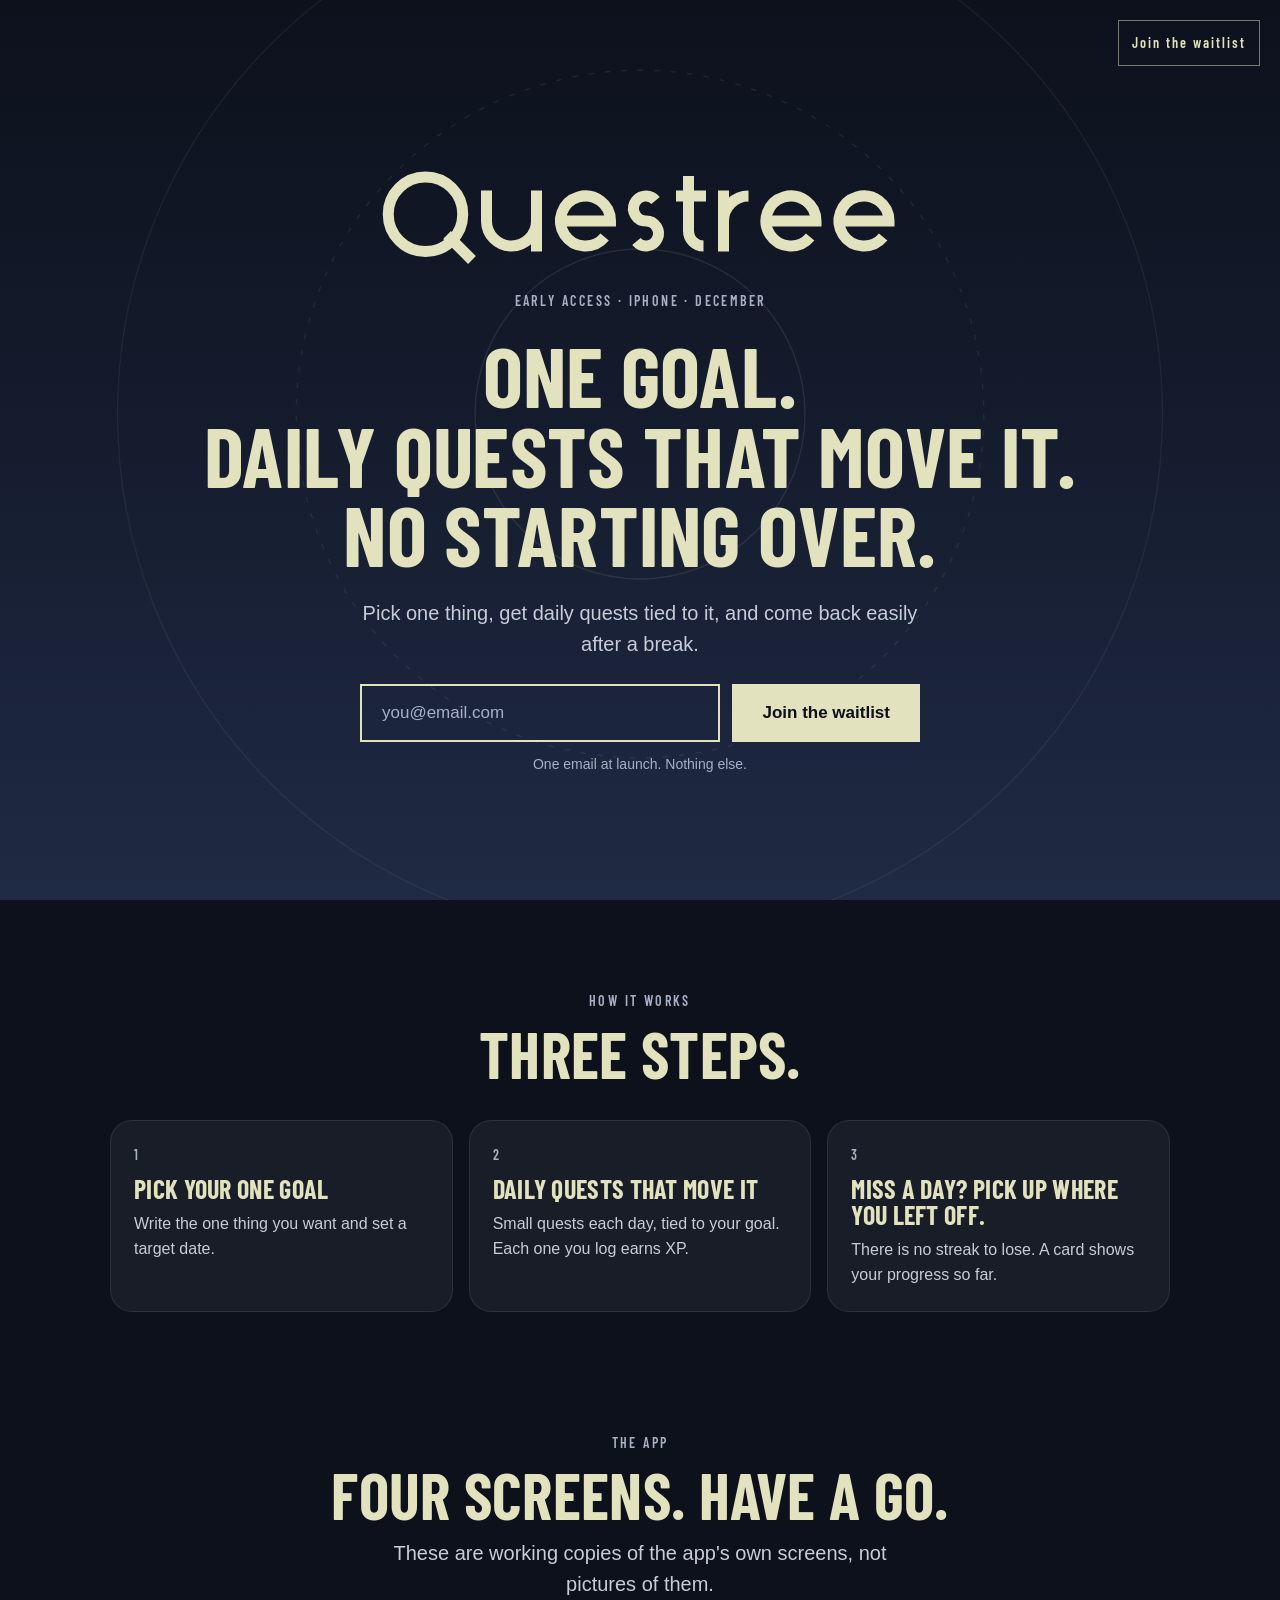
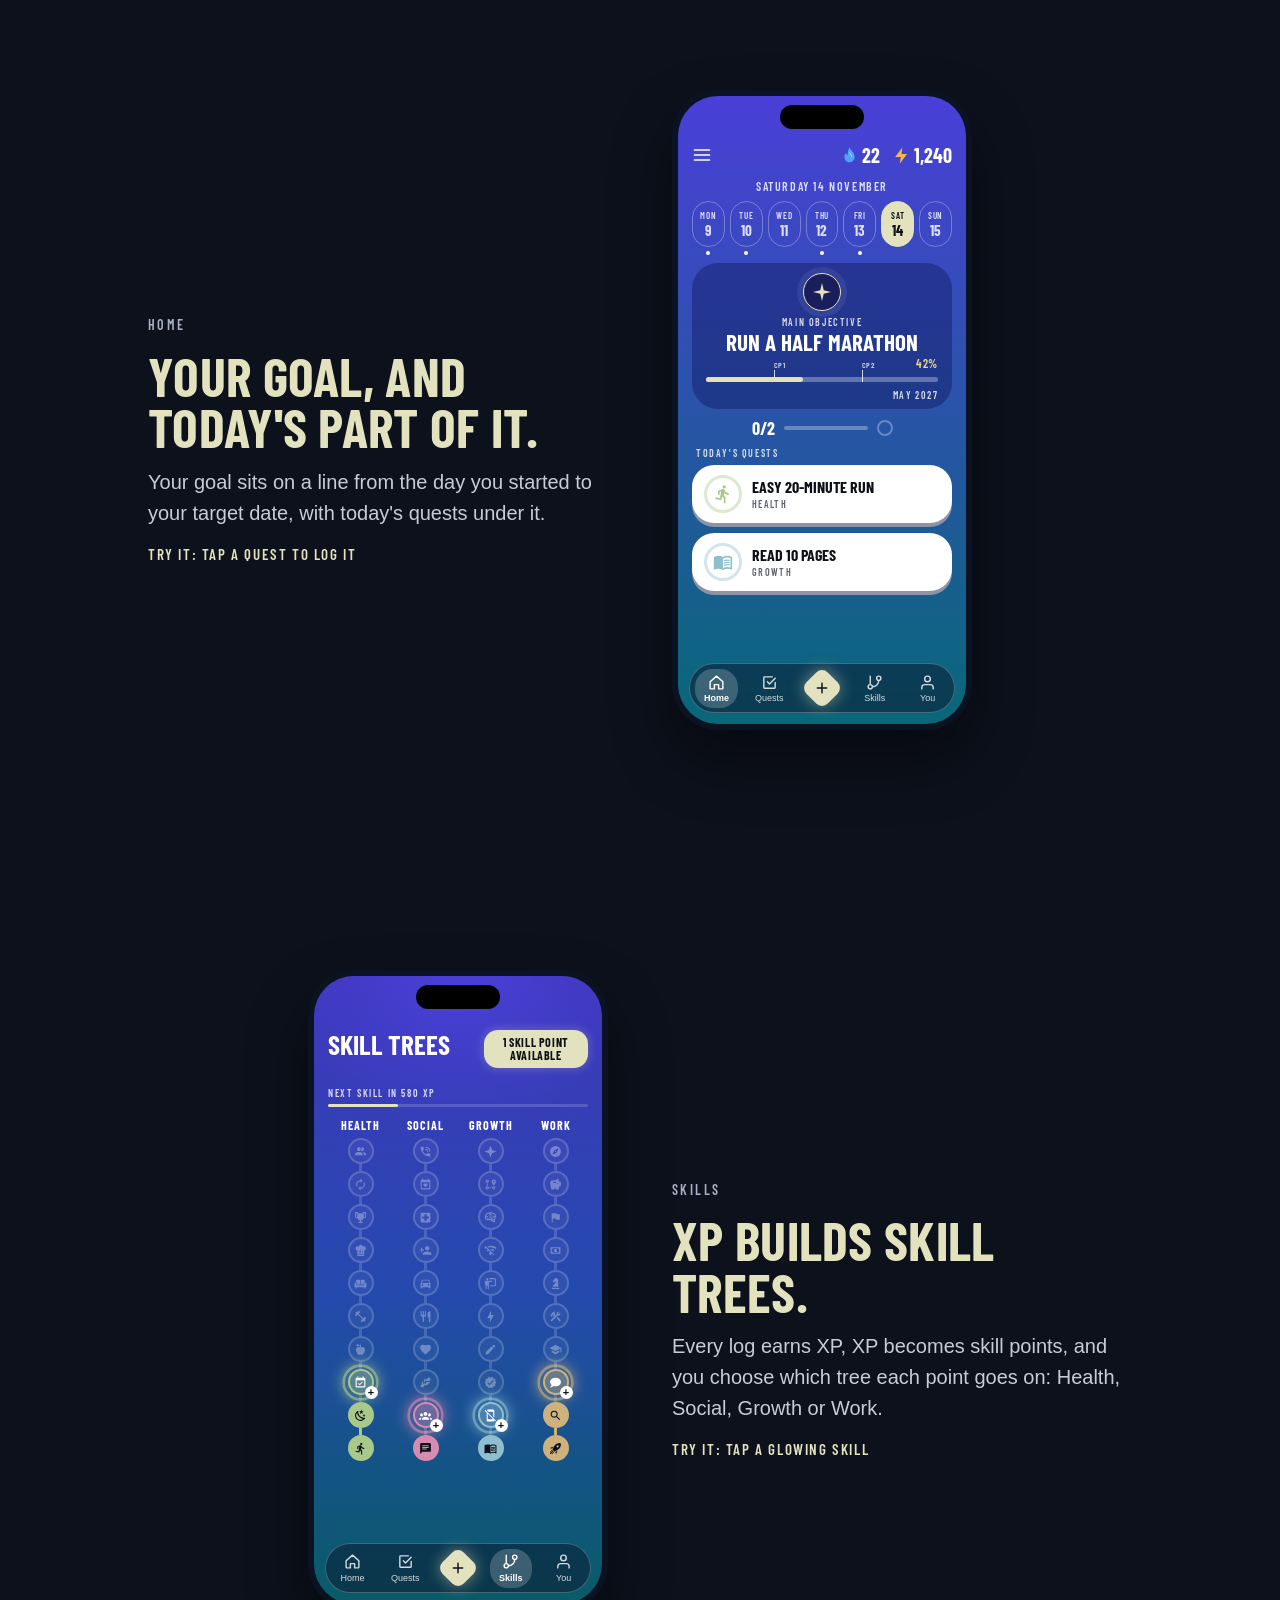
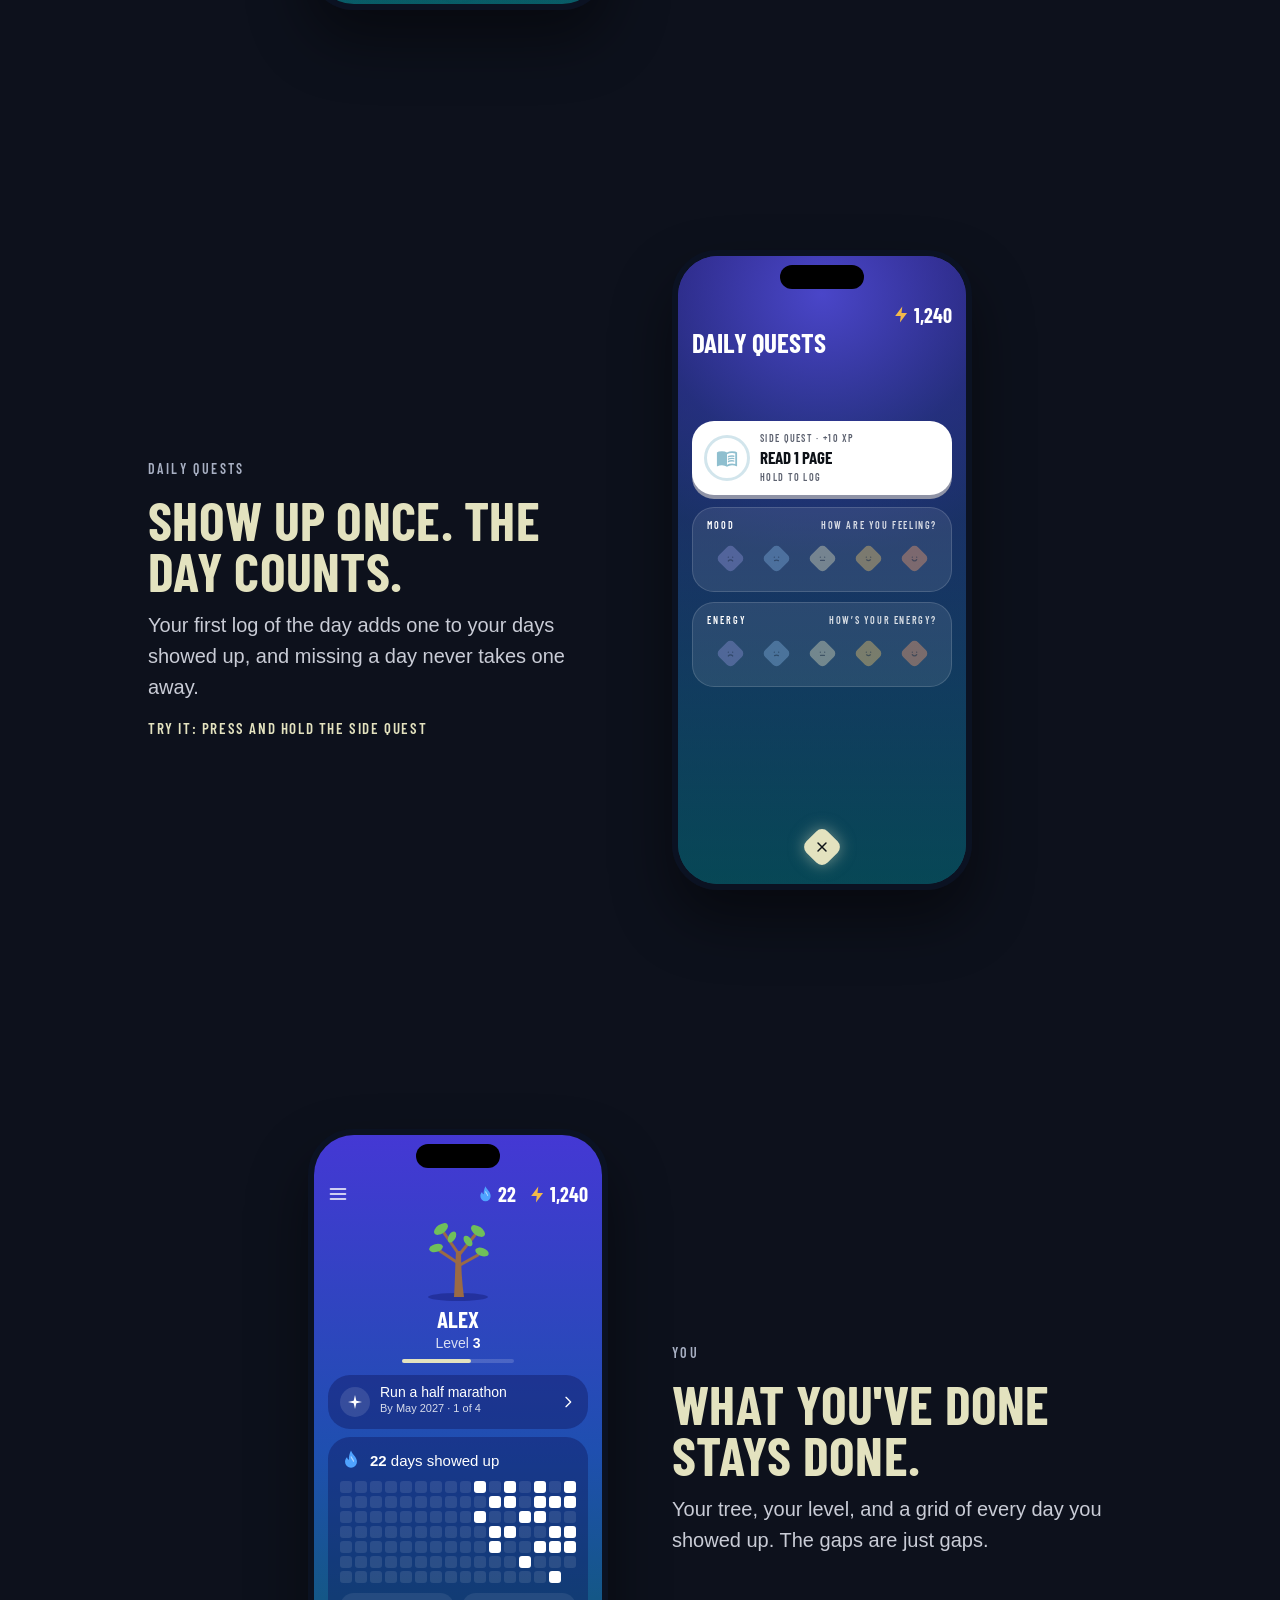
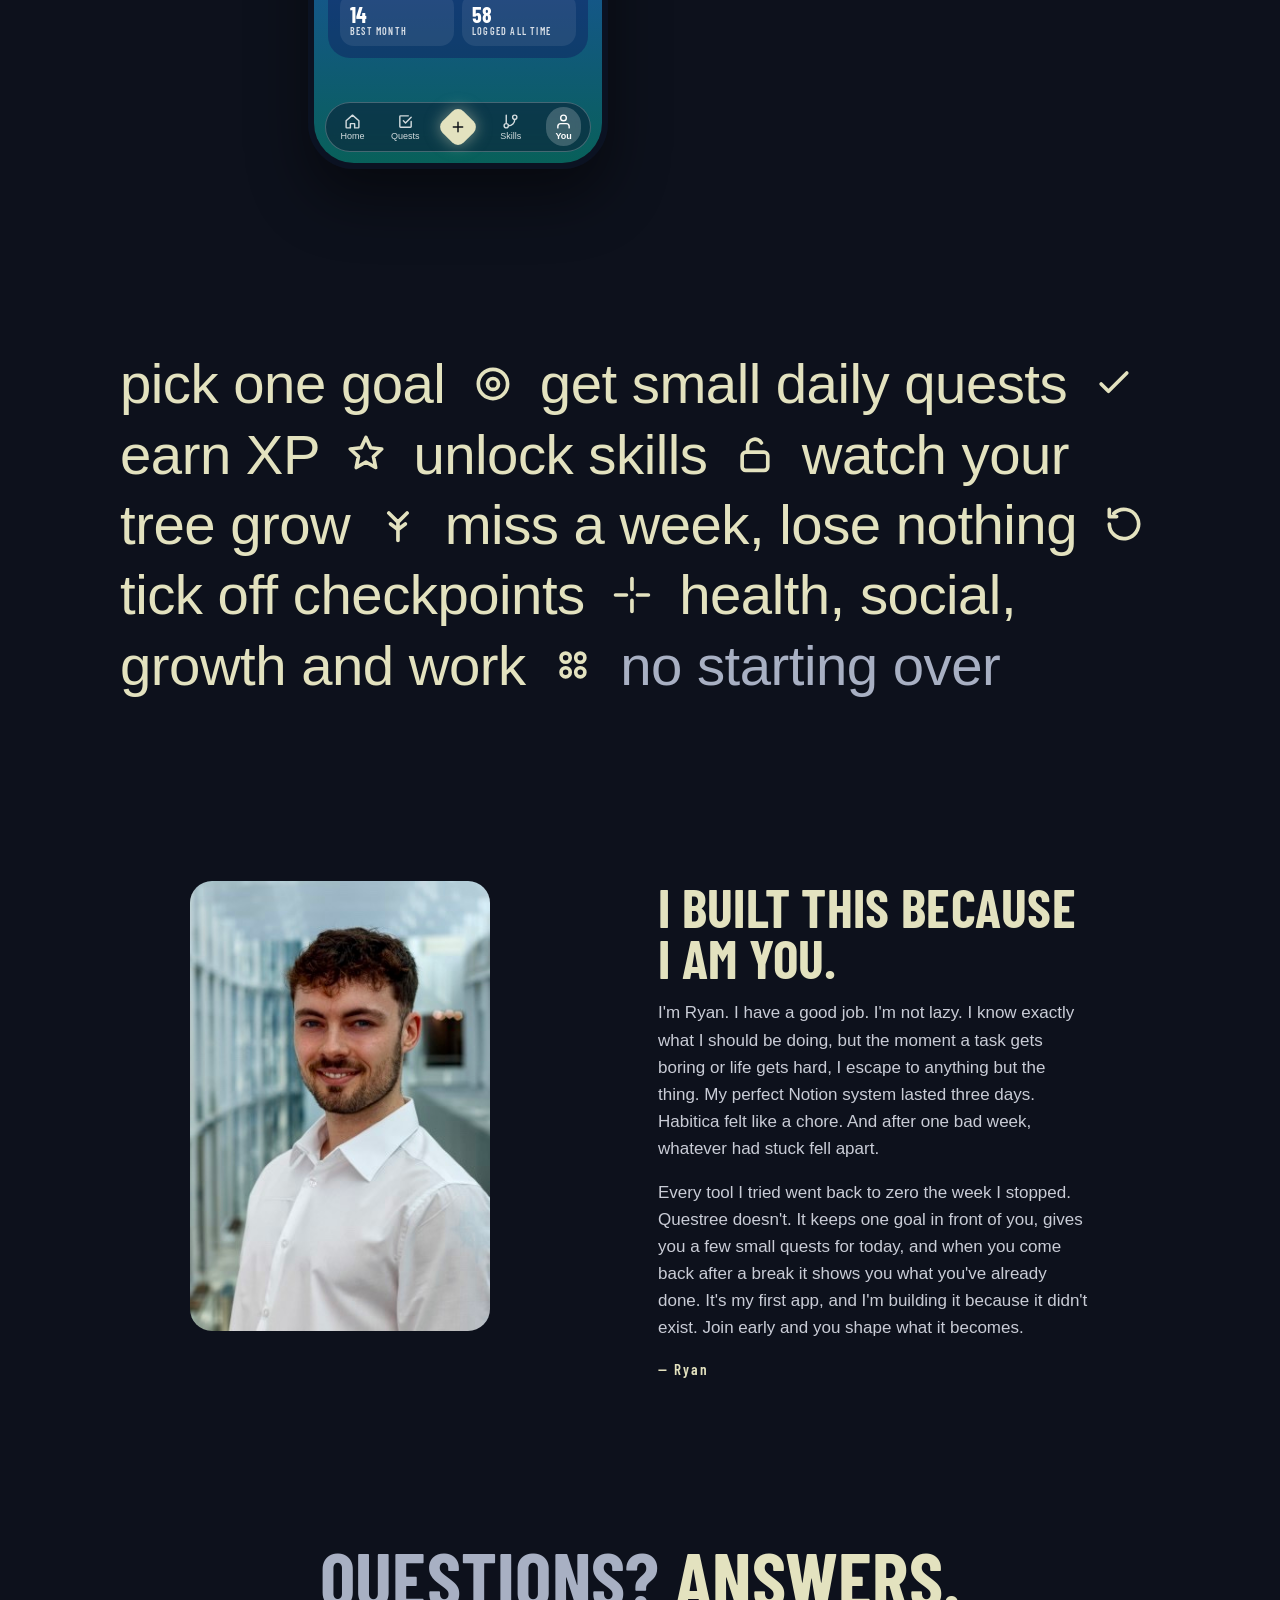
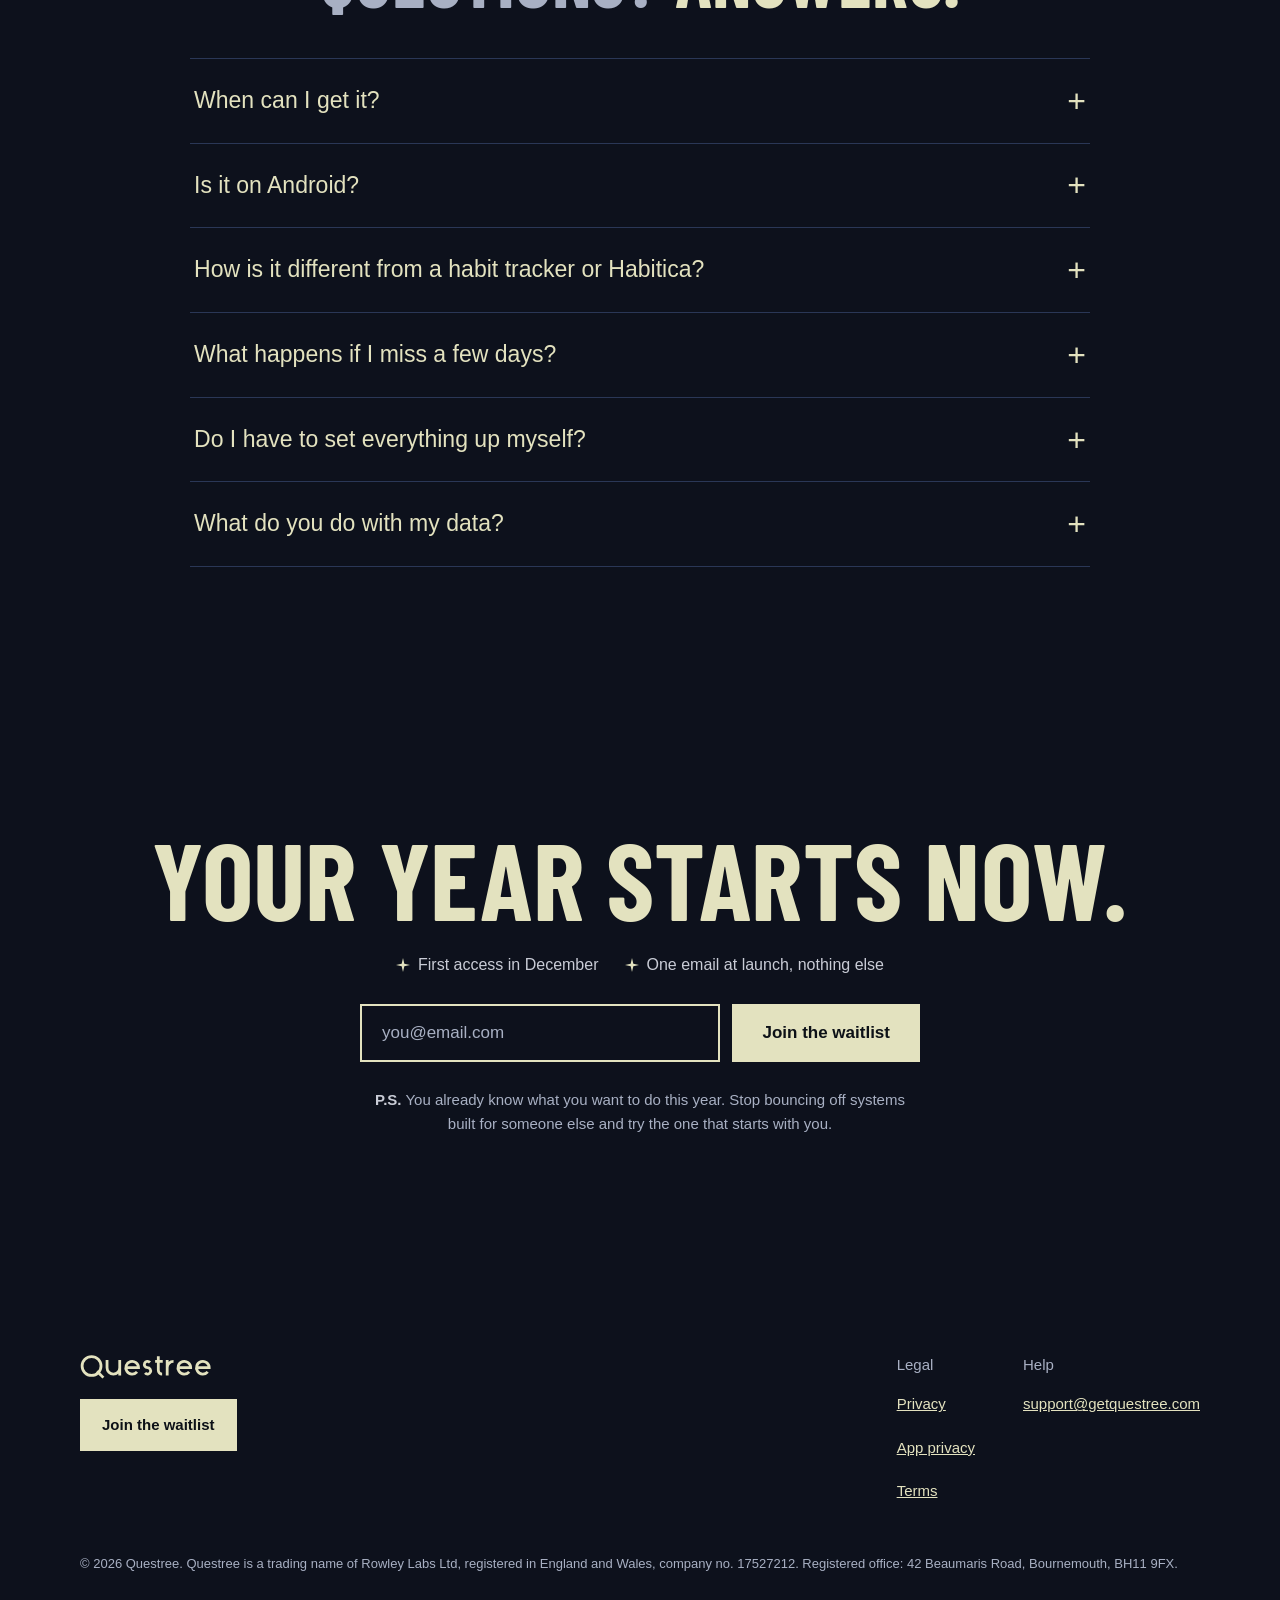
==== index.html @ eaad0b4e "S95 L5 colours: one palette block of CSS variables at the top of style.css (page ground, cream, the " ====
<!doctype html>
<html lang="en-GB">
<head>
<meta charset="utf-8">
<meta name="viewport" content="width=device-width, initial-scale=1">
<title>Questree · One goal. Daily quests that move it. No starting over.</title>
<meta name="description" content="One goal. Daily quests that move it. No starting over. Pick one thing, get daily quests tied to it, and come back easily after a break.">
<meta name="theme-color" content="#0d111c">
<meta property="og:type" content="website">
<meta property="og:site_name" content="Questree">
<meta property="og:title" content="One goal. Daily quests that move it. No starting over.">
<meta property="og:description" content="Pick one thing, get daily quests tied to it, and come back easily after a break.">
<meta property="og:image" content="https://www.getquestree.com/og.png">
<meta property="og:url" content="https://www.getquestree.com/">
<meta name="twitter:card" content="summary_large_image">
<meta name="twitter:title" content="One goal. Daily quests that move it. No starting over.">
<meta name="twitter:description" content="Pick one thing, get daily quests tied to it, and come back easily after a break.">
<meta name="twitter:image" content="https://www.getquestree.com/og.png">
<link rel="icon" href="/favicon.svg" type="image/svg+xml">
<link rel="preconnect" href="https://fonts.googleapis.com">
<link rel="preconnect" href="https://fonts.gstatic.com" crossorigin>
<link href="https://fonts.googleapis.com/css2?family=Barlow+Condensed:wght@600;700&amp;display=swap" rel="stylesheet">
<link rel="stylesheet" href="style.css">
</head>
<body>
<a class="skip" href="#main">Skip to content</a>
<header class="top"><a href="#join">Join the waitlist</a></header>

<main id="main">
<section class="hero" id="top">
<svg class="hero-rings" aria-hidden="true" viewBox="0 0 800 800"><g fill="none" stroke="#fff"><circle cx="400" cy="400" r="120" stroke-opacity=".09"/><circle cx="400" cy="400" r="250" stroke-opacity=".07" stroke-dasharray="4 8"/><circle cx="400" cy="400" r="380" stroke-opacity=".06"/></g></svg>
<svg class="wordmark" viewBox="-6 -6 1040 206" role="img" aria-label="Questree"><g fill="none" stroke="#E3E2BF" stroke-width="22"><circle class="qd" pathLength="1" cx="85" cy="96.5" r="74.5" transform="rotate(-90 85 96.5)"/><path class="qd" pathLength="1" d="M128 138 L178 188" style="animation-delay:.8s"/><path class="qd" pathLength="1" d="M207 49 V110 A50 50 0 0 0 307 110 V49 M307 110 V171" style="animation-delay:0.25s"/><path class="qd" pathLength="1" d="M355 110 H455 A50 50 0 1 0 443.3 142.1" style="animation-delay:0.34s"/><path class="qd" pathLength="1" d="M545.2 69 A25 25 0 1 0 526 110 A25 25 0 1 1 506.8 151.1" style="animation-delay:0.43s"/><path class="qd" pathLength="1" d="M611 20 V130 A30 30 0 0 0 641 160 M586 60 H646" style="animation-delay:0.52s"/><path class="qd" pathLength="1" d="M681 171 V49 M681 110 A50 50 0 0 1 731 60" style="animation-delay:0.61s"/><path class="qd" pathLength="1" d="M766 110 H866 A50 50 0 1 0 854.3 142.1" style="animation-delay:0.70s"/><path class="qd" pathLength="1" d="M912 110 H1012 A50 50 0 1 0 1000.3 142.1" style="animation-delay:0.79s"/></g></svg>
<span class="eyebrow rise" style="animation-delay:.9s">Early access · iPhone · December</span>
<h1 class="cond rise" style="animation-delay:1s"><span>One goal.</span><span>Daily quests that move it.</span><span>No starting over.</span></h1>
<p class="lede rise" style="animation-delay:1.1s">Pick one thing, get daily quests tied to it, and come back easily after a break.</p>
<div class="hero-form rise" style="animation-delay:1.2s">
<form class="join-form" data-join novalidate>
<label class="sr" for="email-top">Email address</label>
<input class="join-in" id="email-top" name="email" type="email" required autocomplete="email" placeholder="you@email.com">
<button class="join-btn" type="submit">Join the waitlist</button>
</form>
<p class="join-err" role="alert" hidden>That didn't go through. Check the email and try again.</p>
<span class="note">One email at launch. Nothing else.</span>
</div>
</section>

<section class="steps" aria-labelledby="steps-h">
<div class="steps-head"><span class="eyebrow">How it works</span><h2 class="cond h2" id="steps-h">Three steps.</h2></div>
<ol class="steps-grid">
<li class="step"><b>1</b><strong class="cond">Pick your one goal</strong><span>Write the one thing you want and set a target date.</span></li>
<li class="step"><b>2</b><strong class="cond">Daily quests that move it</strong><span>Small quests each day, tied to your goal. Each one you log earns XP.</span></li>
<li class="step"><b>3</b><strong class="cond">Miss a day? Pick up where you left off.</strong><span>There is no streak to lose. A card shows your progress so far.</span></li>
</ol>
</section>

<div class="app-head">
<span class="eyebrow">The app</span>
<h2 class="cond h2">Four screens. Have a go.</h2>
<p class="lede">These are working copies of the app's own screens, not pictures of them.</p>
</div>

<section class="shot" id="home" aria-labelledby="home-h">
<div class="shot-copy">
<span class="eyebrow">Home</span>
<h2 class="cond" id="home-h">Your goal, and today's part of it.</h2>
<p class="lede">Your goal sits on a line from the day you started to your target date, with today's quests under it.</p>
<span class="try">Try it: tap a quest to log it</span>
</div>
<div class="phone-wrap">
<div class="phone" data-phone="home" role="group" aria-label="Questree Home screen, working copy">
<div class="scr g-home">
<div class="p-top" aria-hidden="true"><svg viewBox="0 0 24 24" width="20" height="20" aria-hidden="true" focusable="false"><path d="M3 6h18M3 12h18M3 18h18" stroke="#fff" stroke-width="2" stroke-linecap="round"/></svg><div class="counters" aria-hidden="true"><span class="counter"><svg viewBox="0 0 24 24" width="19" height="19" aria-hidden="true" focusable="false"><path fill="var(--flame)" d="M12 1.5c1.2 4.2 6.5 6.6 6.5 12.4a6.5 6.5 0 0 1-13 0c0-2.2.9-3.9 2.2-5 .3 1.7 1.2 2.6 2.1 2.9C9.3 8.3 10.4 4.8 12 1.5z"/><path d="M12.2 8.5c.4 1.8 2.2 2.9 2.5 4.8" fill="none" stroke="#fff" stroke-opacity=".55" stroke-width="1.3" stroke-linecap="round"/></svg><span data-flame>22</span></span><span class="counter"><svg viewBox="0 0 24 24" width="19" height="19" aria-hidden="true" focusable="false"><path fill="var(--bolt)" d="M13 2 4 14h7l-1 8 9-12h-7z"/></svg><span data-xp>1,240</span></span></div></div>
<div class="h-date" aria-hidden="true">Saturday 14 November</div>
<div class="week" aria-hidden="true"><span class="day logged">MON<b>9</b></span><span class="day logged">TUE<b>10</b></span><span class="day">WED<b>11</b></span><span class="day logged">THU<b>12</b></span><span class="day logged">FRI<b>13</b></span><span class="day today">SAT<b>14</b></span><span class="day">SUN<b>15</b></span></div>
<div class="obj panel">
<div class="coin" aria-hidden="true"><svg class="star" viewBox="0 0 24 24" width="18" height="18" aria-hidden="true" focusable="false"><path fill="var(--cream)" d="M12 0 14.3 9.7 24 12 14.3 14.3 12 24 9.7 14.3 0 12 9.7 9.700Z"/></svg></div>
<div class="p-lab">Main objective</div>
<div class="obj-title">Run a half marathon</div>
<div class="tl" aria-hidden="true"><span class="tl-pct">42%</span><span class="tl-cp" style="left:30%">CP1</span><span class="tl-cp" style="left:68%">CP2</span><div class="tl-track"><div class="tl-fill"></div></div><span class="tl-end">May 2027</span></div>
<span class="sr">42% of the time to May 2027 used. Two checkpoints on the way.</span>
</div>
<div class="prog" aria-hidden="true"><span data-prog>0/2</span><span class="prog-bar"><i></i></span><span class="prog-ring"></span></div>
<div class="p-lab q-lab" data-open-lab>Today's quests</div>
<div class="q-list" data-open>
<button type="button" class="q" data-quest style="--a:var(--area-health)" aria-pressed="false" aria-label="Easy 20-minute run. Health. Tap to log it for today.">
<span class="q-ic"><span class="glyph"><svg viewBox="0 0 24 24" width="20" height="20" aria-hidden="true" focusable="false"><path fill="currentColor" d="M13.5 5.5Q14.3 5.5 14.9 4.9Q15.5 4.3 15.5 3.5Q15.5 2.7 14.9 2.1Q14.3 1.5 13.5 1.5Q12.7 1.5 12.1 2.1Q11.5 2.7 11.5 3.5Q11.5 4.3 12.1 4.9Q12.7 5.5 13.5 5.5ZM9.9 19.4 10.9 15 13 17V23H15V15.5L12.9 13.5L13.5 10.5Q14.5 11.7 15.9 12.3Q17.4 13 19 13V11Q17.6 11 16.5 10.3Q15.3 9.7 14.7 8.6L13.7 7Q13 6 12 6Q11.9 6 11.6 6Q11.3 6.1 11.2 6.1L6 8.3V13H8V9.6L9.8 8.9L8.2 17L3.3 16L2.9 18Z"/></svg></span><svg class="tick" viewBox="0 0 38 38" width="22" height="22" aria-hidden="true" focusable="false"><path pathLength="1" d="M11 19.5 16.5 25 27.5 13.5" fill="none" stroke="#9fd0c0" stroke-width="4" stroke-linecap="round" stroke-linejoin="round"/></svg></span>
<span class="q-tx"><span class="q-t">Easy 20-minute run</span><span class="q-a">health</span></span>
</button>
<button type="button" class="q" data-quest style="--a:var(--area-growth)" aria-pressed="false" aria-label="Read 10 pages. Growth. Tap to log it for today.">
<span class="q-ic"><span class="glyph"><svg viewBox="0 0 24 24" width="20" height="20" aria-hidden="true" focusable="false"><path fill="currentColor" d="M12 21.5Q11 20.9 9.4 20.4Q7.8 20 6.5 20Q3.7 20 1.7 21Q1.6 21.1 1.5 21.1Q1.3 21.1 1.1 20.9Q1 20.8 1 20.6V6Q1.8 5.4 3 5Q4.6 4.5 6.5 4.5Q8.1 4.5 9.4 4.8Q11 5.2 12 6Q13 5.2 14.6 4.8Q15.9 4.5 17.5 4.5Q19.4 4.5 21 5Q22.2 5.4 23 6V20.6Q23 20.8 22.9 20.9Q22.7 21.1 22.5 21.1Q22.4 21.1 22.3 21Q20.3 20 17.5 20Q16.2 20 14.6 20.4Q13 20.9 12 21.5ZM12 8V19.5Q13 18.9 14.6 18.4Q16.2 18 17.5 18Q19.4 18 21 18.5V7Q19.4 6.5 17.5 6.5Q16.2 6.5 14.6 6.9Q13 7.4 12 8ZM13 11.5Q14.6 10.5 17.5 10.5Q18.9 10.5 20 10.8V9.2Q18.7 9 17.5 9Q14.9 9 13 9.8ZM17.5 11.7Q14.9 11.7 13 12.5V14.2Q14.7 13.2 17.5 13.2Q19.1 13.2 20 13.4V11.9Q18.8 11.7 17.5 11.7ZM20 14.6Q18.7 14.3 17.5 14.3Q14.8 14.3 13 15.1V16.8Q14.7 15.8 17.5 15.8Q19.1 15.8 20 16.1Z"/></svg></span><svg class="tick" viewBox="0 0 38 38" width="22" height="22" aria-hidden="true" focusable="false"><path pathLength="1" d="M11 19.5 16.5 25 27.5 13.5" fill="none" stroke="#9fd0c0" stroke-width="4" stroke-linecap="round" stroke-linejoin="round"/></svg></span>
<span class="q-tx"><span class="q-t">Read 10 pages</span><span class="q-a">growth</span></span>
</button>
</div>
<div class="p-lab q-lab" data-done-lab hidden>1 done today</div>
<div class="q-list" data-done></div>
</div>
<button type="button" class="undo" data-undo hidden>UNDO</button>
<div class="tabs" aria-hidden="true"><span class="tab on"><svg viewBox="0 0 24 24" width="17" height="17" fill="none" stroke="currentColor" stroke-width="2" stroke-linecap="round" stroke-linejoin="round"><path d="M3 11l9-8 9 8v9a1 1 0 0 1-1 1h-5v-6H9v6H4a1 1 0 0 1-1-1z"/></svg>Home</span><span class="tab"><svg viewBox="0 0 24 24" width="17" height="17" fill="none" stroke="currentColor" stroke-width="2" stroke-linecap="round" stroke-linejoin="round"><path d="M9 11l3 3 8-8M20 12v7a1 1 0 0 1-1 1H5a1 1 0 0 1-1-1V5a1 1 0 0 1 1-1h11"/></svg>Quests</span><span class="plus"><svg viewBox="0 0 24 24" width="16" height="16"><path d="M12 5v14M5 12h14" stroke="#0d1117" stroke-width="2.2" stroke-linecap="round"/></svg></span><span class="tab"><svg viewBox="0 0 24 24" width="17" height="17" fill="none" stroke="currentColor" stroke-width="2" stroke-linecap="round" stroke-linejoin="round"><path d="M6 3v12M18 9a3 3 0 1 0 0-6 3 3 0 0 0 0 6zM6 21a3 3 0 1 0 0-6 3 3 0 0 0 0 6zM18 9a9 9 0 0 1-9 9"/></svg>Skills</span><span class="tab"><svg viewBox="0 0 24 24" width="17" height="17" fill="none" stroke="currentColor" stroke-width="2" stroke-linecap="round" stroke-linejoin="round"><path d="M20 21v-2a4 4 0 0 0-4-4H8a4 4 0 0 0-4 4v2M12 11a4 4 0 1 0 0-8 4 4 0 0 0 0 8z"/></svg>You</span></div>
<span class="sr" role="status" data-say></span>
</div>
<button type="button" class="replay" hidden data-replay>Reset</button>
</div>
</section>

<section class="shot flip" id="skills" aria-labelledby="skills-h">
<div class="shot-copy">
<span class="eyebrow">Skills</span>
<h2 class="cond" id="skills-h">XP builds skill trees.</h2>
<p class="lede">Every log earns XP, XP becomes skill points, and you choose which tree each point goes on: Health, Social, Growth or Work.</p>
<span class="try">Try it: tap a glowing skill</span>
</div>
<div class="phone-wrap">
<div class="phone" data-phone="skills" role="group" aria-label="Questree Skills screen, working copy">
<div class="scr g-skills">
<div class="s-head">
<div class="p-title">Skill trees</div>
<div class="pill" data-pill>1 skill point available</div>
<div class="count" data-count hidden><b>0</b>skill points available</div>
</div>
<div class="next-bar"><div class="p-lab">Next skill in 580 XP</div><div class="next-track"><i></i></div></div>
<div class="ladders">
<div class="ladder" style="--a:var(--area-health)" data-area="Health" data-own="2"><h3>health</h3><ul class="nodes" aria-label="Health skill tree, 2 of 10 unlocked"><li class="lock"><span class="node"><svg viewBox="0 0 24 24" width="13" height="13" aria-hidden="true" focusable="false"><path fill="currentColor" d="M16 17V19H2V17L2.1 16.6Q2.2 16.1 2.4 15.6Q2.9 14.9 3.5 14.4Q4.4 13.8 5.6 13.4Q7 13 9 13Q12.1 13 13.9 14Q15.2 14.8 15.8 16Q16 16.5 16 17ZM12.5 7.5Q12.5 6.4 11.9 5.6Q11.3 4.7 10.3 4.3Q9.4 3.8 8.3 4.1Q7.3 4.3 6.5 5Q5.8 5.8 5.6 6.8Q5.3 7.9 5.8 8.8Q6.2 9.8 7.1 10.4Q7.9 11 9 11Q10.5 11 11.5 10Q12.5 9 12.5 7.5ZM15.9 13Q16.9 13.7 17.4 14.8Q18 15.8 18 17V19H22V17L21.9 16.6Q21.8 16.2 21.6 15.7Q21.3 15 20.7 14.6Q20 13.9 18.9 13.5Q17.6 13.1 15.9 13ZM15 4Q13.9 4 13.1 4.6Q14 5.9 14 7.5Q14 9.1 13.1 10.4Q13.9 11 15 11Q16.5 11 17.5 10Q18.5 9 18.5 7.5Q18.5 6 17.5 5Q16.5 4 15 4Z"/></svg></span></li><li class="lock"><span class="node"><svg viewBox="0 0 24 24" width="13" height="13" aria-hidden="true" focusable="false"><path fill="currentColor" d="M12 6V9L16 5L12 1V4Q9.8 4 8 5.1Q6.1 6.1 5.1 8Q4 9.8 4 12Q4 14.3 5.2 16.3L6.7 14.8Q6 13.5 6 12Q6 10.4 6.8 9Q7.6 7.6 9 6.8Q10.4 6 12 6ZM18.8 7.7 17.3 9.2Q18 10.5 18 12Q18 13.6 17.2 15Q16.4 16.4 15 17.2Q13.6 18 12 18V15L8 19L12 23V20Q14.2 20 16 18.9Q17.9 17.9 18.9 16Q20 14.2 20 12Q20 9.7 18.8 7.7Z"/></svg></span></li><li class="lock"><span class="node"><svg viewBox="0 0 24 24" width="13" height="13" aria-hidden="true" focusable="false"><path fill="currentColor" d="M18 2Q17.3 2 16.6 2.6Q16 3.3 16 4H8Q8 3.3 7.4 2.6Q6.7 2 6 2H2V11Q2 11.8 2.6 12.4Q3.2 13 4 13H6.2Q6.5 14.7 7.6 15.7Q8.8 16.8 11 17V19.1Q10 19.2 9.3 19.7Q8.7 20.1 8.4 20.7Q8.2 21.1 8.1 21.6L8 22H16L15.9 21.6Q15.8 21.1 15.6 20.7Q15.3 20.1 14.7 19.7Q14 19.2 13 19.1V17Q15.2 16.8 16.4 15.7Q17.5 14.7 17.8 13H20Q20.8 13 21.4 12.4Q22 11.8 22 11V2ZM6 11H4V4H6ZM20 11H18V4H20Z"/></svg></span></li><li class="lock"><span class="node"><svg viewBox="0 0 24 24" width="13" height="13" aria-hidden="true" focusable="false"><path fill="currentColor" d="M12.5 1.5Q11.2 1.5 10.1 2.3Q9 3.1 8.7 4.4Q7.9 4 7 4Q5.3 4 4.2 5.2Q3 6.3 3 8Q3 9.4 3.8 10.5Q4.7 11.5 6 11.9V19H19V11.9Q20.3 11.5 21.2 10.5Q22 9.4 22 8Q22 6.3 20.8 5.2Q19.6 4 18 4Q17.2 4 16.3 4.4Q15.9 3.1 14.9 2.3Q13.8 1.5 12.5 1.5ZM12 10.5H13V17.5H12ZM9 12.5H10V17.5H9ZM15 12.5H16V17.5H15ZM6 20V21Q6 21.4 6.3 21.7Q6.6 22 7 22H18Q18.4 22 18.7 21.7Q19 21.4 19 21V20Z"/></svg></span></li><li class="lock"><span class="node"><svg viewBox="0 0 24 24" width="13" height="13" aria-hidden="true" focusable="false"><path fill="currentColor" d="M12.5 7Q12.5 6.2 13.1 5.6Q13.7 5 14.5 5H18Q18.8 5 19.4 5.6Q20 6.2 20 7V9.1Q19.1 9.5 18.6 10.2Q18 11 18 12V14H12.5ZM6 12V14H11.5V7Q11.5 6.2 10.9 5.6Q10.3 5 9.5 5H6Q5.2 5 4.6 5.6Q4 6.2 4 7V9.1Q4.9 9.5 5.4 10.2Q6 11 6 12ZM20.7 10Q19.9 10.1 19.5 10.7Q19 11.3 19 12.1V15H5V12Q5 11.2 4.4 10.6Q3.8 10 3 10Q2.2 10 1.6 10.6Q1 11.2 1 12V17Q1 17.8 1.6 18.4Q2.2 19 3 19V21H5V19H19V21H21V19Q21.8 19 22.4 18.4Q23 17.8 23 17V12Q23 11.1 22.3 10.5Q21.6 9.9 20.7 10Z"/></svg></span></li><li class="lock"><span class="node"><svg viewBox="0 0 24 24" width="13" height="13" aria-hidden="true" focusable="false"><path fill="currentColor" d="M20.6 14.9 22 13.5 20.6 12 17 15.6 8.4 7 12 3.4 10.5 2 9.1 3.4 7.7 2 5.6 4.1 4.1 2.7 2.7 4.1 4.1 5.6 2 7.7 3.4 9.1 2 10.5 3.4 12 7 8.4 15.6 17 12 20.6 13.5 22 14.9 20.6 16.3 22 18.4 19.9 19.9 21.3 21.3 19.9 19.9 18.4 22 16.3Z"/></svg></span></li><li class="lock"><span class="node"><svg viewBox="0 0 24 24" width="13" height="13" aria-hidden="true" focusable="false"><path fill="currentColor" d="M20 10Q20.7 11.1 20.3 13.1Q20 15 19 17.1Q18 19.1 16.9 20.6Q15.8 22 15 22Q14.2 22 13.7 21.8Q13.4 21.7 12.9 21.4Q12.7 21.2 12.5 21.1Q12.3 21 12 21Q11.7 21 11.5 21.1Q11.3 21.2 11.1 21.4Q10.6 21.7 10.3 21.8Q9.8 22 9 22Q8.2 22 7.1 20.6Q6 19.1 5 17.1Q4 15 3.7 13.1Q3.3 11.1 4 10Q5.4 7.9 7.5 7.5Q9.3 7.1 11 8V5Q9.4 5.9 8.1 6Q7 6.2 6.1 5.9Q5.4 5.6 4.9 5.1Q4.5 4.7 4.3 4.2L4.1 3.8L4.4 3.4Q4.8 3 5.3 2.8Q6 2.5 6.8 2.5Q7.7 2.5 8.7 3Q9.8 3.7 11 5V3H13V8Q14.7 7.1 16.5 7.5Q18.6 7.9 20 10Z"/></svg></span></li><li class="next ready"><button type="button" class="node" data-node aria-label="Health, level 3, ready to unlock"><svg viewBox="0 0 24 24" width="13" height="13" aria-hidden="true" focusable="false"><path fill="currentColor" d="M19 19H5V8H19ZM19 3H18V1H16V3H8V1H6V3H5Q4.2 3 3.6 3.6Q3 4.2 3 5V19Q3 19.8 3.6 20.4Q4.2 21 5 21H19Q19.8 21 20.4 20.4Q21 19.8 21 19V5Q21 4.2 20.4 3.6Q19.8 3 19 3ZM16.5 11.1 15.5 10 10.6 14.9 8.5 12.8 7.4 13.8 10.6 17Z"/></svg></button></li><li class="own"><span class="node"><svg viewBox="0 0 24 24" width="13" height="13" aria-hidden="true" focusable="false"><path fill="currentColor" d="M17.8 4.1 15.2 6 16.1 9.1 13.5 7.3 10.9 9.1 11.8 6 9.2 4.1 12.4 4 13.5 1 14.6 4ZM21.2 11 19.6 12.2 20.2 14.2 18.5 13.1 16.8 14.2 17.4 12.2 15.8 11 17.8 11 18.5 9 19.2 11ZM19 15.9Q19.4 15.9 19.8 16.2Q20.2 16.5 20.3 17Q20.4 17.4 20.2 17.8Q19.6 18.6 19.1 19.1Q17.2 21 14.6 21.7Q12 22.4 9.4 21.7Q6.8 21 4.9 19.1Q3 17.2 2.3 14.6Q1.7 12 2.3 9.4Q3 6.8 4.9 4.9Q5.5 4.3 6.2 3.8Q6.6 3.6 7 3.8Q7.5 3.9 7.8 4.3Q8.1 4.6 8.1 5.1Q7.9 7.2 8.6 9.3Q9.3 11.4 10.9 13.1Q12.6 14.7 14.7 15.4Q16.8 16.2 19 15.9ZM17.3 18Q15.2 17.9 13.1 17Q11.1 16.1 9.5 14.5Q7.9 12.9 7 10.9Q6.1 8.9 6 6.7Q4.6 8.2 4.2 10.2Q3.8 12.2 4.3 14.2Q4.9 16.2 6.4 17.6Q7.8 19.1 9.8 19.7Q11.8 20.2 13.8 19.8Q15.8 19.4 17.3 18Z"/></svg></span></li><li class="own"><span class="node"><svg viewBox="0 0 24 24" width="13" height="13" aria-hidden="true" focusable="false"><path fill="currentColor" d="M13.5 5.5Q14.3 5.5 14.9 4.9Q15.5 4.3 15.5 3.5Q15.5 2.7 14.9 2.1Q14.3 1.5 13.5 1.5Q12.7 1.5 12.1 2.1Q11.5 2.7 11.5 3.5Q11.5 4.3 12.1 4.9Q12.7 5.5 13.5 5.5ZM9.9 19.4 10.9 15 13 17V23H15V15.5L12.9 13.5L13.5 10.5Q14.5 11.7 15.9 12.3Q17.4 13 19 13V11Q17.6 11 16.5 10.3Q15.3 9.7 14.7 8.6L13.7 7Q13 6 12 6Q11.9 6 11.6 6Q11.3 6.1 11.2 6.1L6 8.3V13H8V9.6L9.8 8.9L8.2 17L3.3 16L2.9 18Z"/></svg></span></li></ul></div>
<div class="ladder" style="--a:var(--area-social)" data-area="Social" data-own="1"><h3>social</h3><ul class="nodes" aria-label="Social skill tree, 1 of 10 unlocked"><li class="lock"><span class="node"><svg viewBox="0 0 24 24" width="13" height="13" aria-hidden="true" focusable="false"><path fill="currentColor" d="M15 12H17Q17 10.6 16.3 9.5Q15.7 8.3 14.5 7.7Q13.4 7 12 7V9Q13.3 9 14.1 9.9Q15 10.7 15 12ZM19 12H21Q21 9.6 19.8 7.5Q18.6 5.4 16.5 4.2Q14.4 3 12 3V5Q13.9 5 15.5 6Q17.1 6.9 18 8.5Q19 10.1 19 12ZM20 15.5Q18.1 15.5 16.5 15Q15.8 14.8 15.4 15.2L13.2 17.4Q11.1 16.3 9.4 14.6Q7.7 12.9 6.6 10.8L8.8 8.6Q9.2 8.2 9 7.5Q8.5 5.9 8.5 4Q8.5 3.6 8.2 3.3Q7.9 3 7.5 3H4Q3.6 3 3.3 3.3Q3 3.6 3 4Q3 7.4 4.3 10.5Q5.6 13.6 8 16Q10.4 18.4 13.5 19.7Q16.6 21 20 21Q20.4 21 20.7 20.7Q21 20.4 21 20V16.5Q21 16.1 20.7 15.8Q20.4 15.5 20 15.5Z"/></svg></span></li><li class="lock"><span class="node"><svg viewBox="0 0 24 24" width="13" height="13" aria-hidden="true" focusable="false"><path fill="currentColor" d="M19 19V8H5V19ZM16 1H18V3H19Q19.8 3 20.4 3.6Q21 4.2 21 5V19Q21 19.8 20.4 20.4Q19.8 21 19 21H5Q4.2 21 3.6 20.4Q3 19.8 3 19V5Q3 4.2 3.6 3.6Q4.2 3 5 3H6V1H8V3H16ZM12 17.2 11.4 16.6H11.4Q9.5 14.9 9 14.2Q8 13 8 12.1Q8 11.1 8.6 10.5Q9.3 9.8 10.2 9.8Q11.3 9.8 12 10.6Q12.7 9.8 13.8 9.8Q14.7 9.8 15.4 10.5Q16 11.1 16 12.1Q16 13 15 14.2Q14.5 14.9 12.6 16.6Z"/></svg></span></li><li class="lock"><span class="node"><svg viewBox="0 0 24 24" width="13" height="13" aria-hidden="true" focusable="false"><path fill="currentColor" d="M18 14H14V18H10V14H6V10H10V6H14V10H18ZM19 3H5Q4.2 3 3.6 3.6Q3 4.2 3 5V19Q3 19.8 3.6 20.4Q4.2 21 5 21H19Q19.8 21 20.4 20.4Q21 19.8 21 19V5Q21 4.2 20.4 3.6Q19.8 3 19 3Z"/></svg></span></li><li class="lock"><span class="node"><svg viewBox="0 0 24 24" width="13" height="13" aria-hidden="true" focusable="false"><path fill="currentColor" d="M15 14Q13.5 14 11.7 14.4Q9.7 15 8.5 15.8Q7 16.8 7 18V20H23V18Q23 16.8 21.5 15.8Q20.3 15 18.3 14.4Q16.5 14 15 14ZM6 10V7H4V10H1V12H4V15H6V12H9V10ZM15 12Q16.6 12 17.8 10.8Q19 9.7 19 8Q19 6.3 17.8 5.2Q16.6 4 15 4Q13.4 4 12.2 5.2Q11 6.3 11 8Q11 9.7 12.2 10.8Q13.4 12 15 12Z"/></svg></span></li><li class="lock"><span class="node"><svg viewBox="0 0 24 24" width="13" height="13" aria-hidden="true" focusable="false"><path fill="currentColor" d="M5 11 6.5 6.5H17.5L19 11ZM17.5 16Q16.9 16 16.4 15.6Q16 15.1 16 14.5Q16 13.9 16.4 13.4Q16.9 13 17.5 13Q18.1 13 18.6 13.4Q19 13.9 19 14.5Q19 15.1 18.6 15.6Q18.1 16 17.5 16ZM6.5 16Q5.9 16 5.4 15.6Q5 15.1 5 14.5Q5 13.9 5.4 13.4Q5.9 13 6.5 13Q7.1 13 7.6 13.4Q8 13.9 8 14.5Q8 15.1 7.6 15.6Q7.1 16 6.5 16ZM18.9 6Q18.8 5.6 18.4 5.3Q18 5 17.5 5H6.5Q6 5 5.6 5.3Q5.2 5.6 5.1 6L3 12V20Q3 20.4 3.3 20.7Q3.6 21 4 21H5Q5.4 21 5.7 20.7Q6 20.4 6 20V19H18V20Q18 20.4 18.3 20.7Q18.6 21 19 21H20Q20.4 21 20.7 20.7Q21 20.4 21 20V12Z"/></svg></span></li><li class="lock"><span class="node"><svg viewBox="0 0 24 24" width="13" height="13" aria-hidden="true" focusable="false"><path fill="currentColor" d="M11 9H9V2H7V9H5V2H3V9Q3 10.6 4.1 11.7Q5.2 12.9 6.8 13V22H9.2V13Q10.8 12.9 11.9 11.7Q13 10.6 13 9V2H11ZM16 6V14H18.5V22H21V2Q19.7 2 18.5 2.6Q17.4 3.2 16.7 4.2Q16 5.1 16 6Z"/></svg></span></li><li class="lock"><span class="node"><svg viewBox="0 0 24 24" width="13" height="13" aria-hidden="true" focusable="false"><path fill="currentColor" d="M12 21.3 10.5 20Q7.3 17.1 6 15.8Q4 13.7 3.1 12.1Q2 10.3 2 8.5Q2 7 2.7 5.7Q3.5 4.5 4.7 3.7Q6 3 7.5 3Q8.8 3 10 3.6Q11.2 4.1 12 5.1Q12.8 4.1 14 3.6Q15.2 3 16.5 3Q18 3 19.3 3.7Q20.5 4.5 21.3 5.7Q22 7 22 8.5Q22 10.3 20.9 12.1Q20 13.7 18 15.8Q16.7 17.1 13.5 20Z"/></svg></span></li><li class="lock"><span class="node"><svg viewBox="0 0 24 24" width="13" height="13" aria-hidden="true" focusable="false"><path fill="currentColor" d="M11 6H14L17.3 2.7Q17.6 2.4 18 2.4Q18.4 2.4 18.7 2.7L21.3 5.3Q21.6 5.6 21.6 6Q21.6 6.4 21.3 6.7L19 9H11V11Q11 11.4 10.7 11.7Q10.4 12 10 12Q9.6 12 9.3 11.7Q9 11.4 9 11V8Q9 7.2 9.6 6.6Q10.2 6 11 6ZM5 11V15L2.7 17.3Q2.4 17.6 2.4 18Q2.4 18.4 2.7 18.7L5.3 21.3Q5.6 21.6 6 21.6Q6.4 21.6 6.7 21.3L11 17H15Q15.4 17 15.7 16.7Q16 16.4 16 16V15H17Q17.4 15 17.7 14.7Q18 14.4 18 14V13H19Q19.4 13 19.7 12.7Q20 12.4 20 12V11H13V12Q13 12.8 12.4 13.4Q11.8 14 11 14H9Q8.2 14 7.6 13.4Q7 12.8 7 12V9Z"/></svg></span></li><li class="next ready"><button type="button" class="node" data-node aria-label="Social, level 2, ready to unlock"><svg viewBox="0 0 24 24" width="13" height="13" aria-hidden="true" focusable="false"><path fill="currentColor" d="M12 5.5Q13.5 5.5 14.5 6.5Q15.5 7.5 15.5 9Q15.5 10.5 14.5 11.5Q13.5 12.5 12 12.5Q10.5 12.5 9.5 11.5Q8.5 10.5 8.5 9Q8.5 7.5 9.5 6.5Q10.5 5.5 12 5.5ZM5 8Q5.8 8 6.5 8.4Q6.4 9.5 6.7 10.5Q7 11.5 7.6 12.4Q7.3 13.1 6.6 13.6Q5.9 14 5 14Q3.8 14 2.9 13.1Q2 12.2 2 11Q2 9.8 2.9 8.9Q3.8 8 5 8ZM19 8Q20.2 8 21.1 8.9Q22 9.8 22 11Q22 12.2 21.1 13.1Q20.2 14 19 14Q18.1 14 17.4 13.6Q16.7 13.1 16.4 12.4Q17 11.5 17.3 10.5Q17.6 9.5 17.5 8.4Q18.2 8 19 8ZM5.5 18.2Q5.5 17.2 6.4 16.4Q7.3 15.5 8.7 15Q10.2 14.5 12 14.5Q13.8 14.5 15.3 15Q16.7 15.5 17.6 16.4Q18.5 17.2 18.5 18.2V20H5.5ZM0 20V18.5Q0 17.5 1.3 16.7Q2.5 15.8 4.5 15.6Q3.5 16.7 3.5 18.2V20ZM24 20H20.5V18.2Q20.5 16.7 19.5 15.6Q21.5 15.8 22.7 16.7Q24 17.5 24 18.5Z"/></svg></button></li><li class="own"><span class="node"><svg viewBox="0 0 24 24" width="13" height="13" aria-hidden="true" focusable="false"><path fill="currentColor" d="M20 2H4Q3.2 2 2.6 2.6Q2 3.2 2 4V22L6 18H20Q20.8 18 21.4 17.4Q22 16.8 22 16V4Q22 3.2 21.4 2.6Q20.8 2 20 2ZM6 9H18V11H6ZM14 14H6V12H14ZM18 8H6V6H18Z"/></svg></span></li></ul></div>
<div class="ladder" style="--a:var(--area-growth)" data-area="Growth" data-own="1"><h3>growth</h3><ul class="nodes" aria-label="Growth skill tree, 1 of 10 unlocked"><li class="lock"><span class="node"><svg viewBox="0 0 24 24" width="13" height="13" aria-hidden="true" focusable="false"><path fill="currentColor" d="M12 1 9 9 1 12 9 15 12 23 15 15 23 12 15 9Z"/></svg></span></li><li class="lock"><span class="node"><svg viewBox="0 0 24 24" width="13" height="13" aria-hidden="true" focusable="false"><path fill="currentColor" d="M18 15Q19.3 15 20.1 15.9Q21 16.7 21 18Q21 19.3 20.1 20.1Q19.3 21 18 21Q17 21 16.2 20.4Q15.5 19.9 15.2 19H14V17H15.2Q15.5 16.1 16.2 15.6Q17 15 18 15ZM18 17Q17.6 17 17.3 17.3Q17 17.6 17 18Q17 18.4 17.3 18.7Q17.6 19 18 19Q18.4 19 18.7 18.7Q19 18.4 19 18Q19 17.6 18.7 17.3Q18.4 17 18 17ZM18 8Q18.6 8 19 7.6Q19.5 7.2 19.5 6.6Q19.5 6 19 5.6Q18.6 5.2 18 5.2Q17.4 5.2 17 5.6Q16.5 6 16.5 6.6Q16.5 7.2 17 7.6Q17.4 8 18 8ZM18 2.6Q19.6 2.6 20.8 3.8Q22 4.9 22 6.6Q22 8.4 20 11.4Q19 12.9 18 14L17 12.8Q15.8 11.2 15 9.8Q14 7.9 14 6.6Q14 4.9 15.2 3.8Q16.4 2.6 18 2.6ZM8.8 17H10V19H8.8Q8.5 19.9 7.8 20.4Q7 21 6 21Q4.7 21 3.9 20.1Q3 19.3 3 18Q3 17 3.6 16.2Q4.1 15.5 5 15.2V14H7V15.2Q7.6 15.4 8.1 15.9Q8.6 16.4 8.8 17ZM6 17Q5.6 17 5.3 17.3Q5 17.6 5 18Q5 18.4 5.3 18.7Q5.6 19 6 19Q6.4 19 6.7 18.7Q7 18.4 7 18Q7 17.6 6.7 17.3Q6.4 17 6 17ZM6 3Q7.3 3 8.1 3.9Q9 4.7 9 6Q9 7 8.4 7.8Q7.9 8.5 7 8.8V10H5V8.8Q4.1 8.5 3.6 7.8Q3 7 3 6Q3 4.7 3.9 3.9Q4.7 3 6 3ZM6 5Q5.6 5 5.3 5.3Q5 5.6 5 6Q5 6.4 5.3 6.7Q5.6 7 6 7Q6.4 7 6.7 6.7Q7 6.4 7 6Q7 5.6 6.7 5.3Q6.4 5 6 5ZM11 19V17H13V19ZM7 13H5V11H7Z"/></svg></span></li><li class="lock"><span class="node"><svg viewBox="0 0 24 24" width="13" height="13" aria-hidden="true" focusable="false"><path fill="currentColor" d="M21.3 12.9Q21.4 14.1 20.9 15.1Q20.4 16.2 19.5 16.9L20.2 18.3Q20.6 19.1 20.3 19.8Q20 20.5 19.2 20.8L18.4 21Q18.2 21.1 17.9 21.1Q17.1 21.1 16.5 20.5L14.4 18Q13.1 17.8 12 16.9Q11.2 17.1 10.5 17.1Q9.1 17.1 8 16.4Q7.2 16.6 6.4 16.5Q5.2 16.6 4.1 16.1Q3 15.6 2.3 14.6Q1.7 13.7 1.6 12.5Q1.5 11.4 2 10.4Q1.5 9.2 1.9 8.1Q2.5 6.6 3.9 5.8Q4.3 4.5 5.4 3.8Q6.5 3 7.9 3.1Q9.1 2 10.7 1.9Q12.4 1.8 13.7 2.8Q14.3 2.6 15 2.6Q16 2.6 16.9 3Q17.9 3.4 18.5 4.2Q20 4.6 21 5.9Q22 7.1 22.1 8.7Q22.2 10.4 21.2 11.8Q21.3 12.4 21.3 12.9ZM16.3 11.5Q16.8 11.5 17.1 11.8Q17.3 12.1 17.3 12.6Q17.3 13 17.1 13.3Q16.8 13.5 16.4 13.5H15.7Q15.2 15 14.1 15.8L14.9 16.1Q18 16 19 14.5Q19.5 13.7 19.4 12.8V12.8Q19.4 11.8 18.6 11Q17.8 10.3 16.7 10.3Q16.3 10.3 16 10Q15.7 9.8 15.7 9.3Q15.7 8.9 16 8.6Q16.3 8.3 16.7 8.3Q18.6 8.4 20.1 9.6Q20.1 9.2 20.1 8.7Q20.1 7.7 19.5 7.1Q18.8 6.4 17.2 6.2Q16.8 5.2 16 4.8Q15.4 4.4 14.6 4.5Q13.9 4.7 13.4 5.1Q12.8 5.4 12.8 5.8Q12.8 6 12.9 6.2Q13 6.5 13.1 6.6Q13.5 6.6 13.8 6.8Q14.1 7.1 14.1 7.5Q14.1 8 13.8 8.3Q13.5 8.6 13.1 8.6Q12.3 8.5 11.7 8Q11 8.5 10.1 8.6Q9.7 8.6 9.3 8.3Q9 8.1 9 7.7Q9 7.3 9.2 6.9Q9.5 6.6 9.9 6.6Q10.2 6.5 10.4 6.4Q10.8 6.2 10.8 5.8Q10.8 4.8 11.5 4Q10 3.6 8.6 5.3Q7.2 5.1 6.5 5.4Q5.9 5.8 5.4 7.2Q4.6 7.6 4.4 7.9Q3.9 8.3 3.8 9Q5.4 8.7 7 9.2Q7.4 9.4 7.5 9.8Q7.7 10.1 7.6 10.5Q7.5 10.9 7.1 11.1Q6.7 11.2 6.3 11.1Q5.2 10.6 4 11.1Q3.8 11.2 3.7 11.6Q3.7 11.9 3.7 12.4Q3.7 12.9 4 13.4Q4.2 13.9 4.7 14.2Q5.5 14.6 6.4 14.6Q6.2 14.2 6 13.8Q5.9 13.4 6 13Q6.2 12.6 6.6 12.4Q7 12.3 7.4 12.5Q7.8 12.7 8 13.1Q8.2 13.9 9 14.5Q9.7 15 10.6 15.1Q11.6 15.1 12.5 14.5Q13.3 13.9 13.8 13Q13.9 12 14.7 11.7Q15.2 11.5 16.3 11.5ZM18.3 19 17.7 17.7 17 17.8 18 19.1ZM13.7 10.4Q13.7 10 13.4 9.7Q13.2 9.4 12.8 9.3Q11.7 9.3 10.8 10Q9.9 10.9 10 12.2Q10 12.6 10.3 12.9Q10.6 13.2 11 13.2Q11.4 13.2 11.7 12.9Q12 12.6 12 12.2Q12 11.8 12.2 11.4Q12.4 11.3 12.7 11.3Q13.1 11.3 13.4 11Q13.7 10.8 13.7 10.4Z"/></svg></span></li><li class="lock"><span class="node"><svg viewBox="0 0 24 24" width="13" height="13" aria-hidden="true" focusable="false"><path fill="currentColor" d="M2.3 3 1 4.3 2.5 5.7Q1.8 6.1 1.2 6.6L3 9Q3.8 8.4 4.6 7.9L6.9 10.2Q5.7 10.7 4.8 11.4L6.6 13.8Q7.8 12.9 9.2 12.5L11.8 15Q9.9 15.1 8.4 16.2L12 21L14.4 17.7L17.7 21L19 19.7ZM12 3Q8.9 3 5.9 4.1L8.3 6.5Q10.1 6 12 6Q14.5 6 16.8 6.8Q19.1 7.5 21 9L22.8 6.6Q20.5 4.9 17.7 3.9Q15 3 12 3ZM12 9Q11.2 9 10.9 9L14.1 12.2Q15.9 12.7 17.4 13.8L19.2 11.4Q17.7 10.3 15.8 9.6Q14 9 12 9Z"/></svg></span></li><li class="lock"><span class="node"><svg viewBox="0 0 24 24" width="13" height="13" aria-hidden="true" focusable="false"><path fill="currentColor" d="M20 17Q20.8 17 21.4 16.4Q22 15.8 22 15V4Q22 3.2 21.4 2.6Q20.8 2 20 2H9.5Q10 3 10 4H20V15H11V17ZM15 7V9H9V22H7V16H5V22H3V14H1.5V9Q1.5 8.2 2.1 7.6Q2.7 7 3.5 7ZM8 4Q8 4.8 7.4 5.4Q6.8 6 6 6Q5.2 6 4.6 5.4Q4 4.8 4 4Q4 3.2 4.6 2.6Q5.2 2 6 2Q6.8 2 7.4 2.6Q8 3.2 8 4Z"/></svg></span></li><li class="lock"><span class="node"><svg viewBox="0 0 24 24" width="13" height="13" aria-hidden="true" focusable="false"><path fill="currentColor" d="M11 15H6L13 1V9H18L11 23Z"/></svg></span></li><li class="lock"><span class="node"><svg viewBox="0 0 24 24" width="13" height="13" aria-hidden="true" focusable="false"><path fill="currentColor" d="M20.7 7Q21 6.8 21 6.3Q21 5.9 20.7 5.6L18.4 3.3Q18.1 3 17.7 3Q17.2 3 17 3.3L15.1 5.1L18.9 8.9ZM3 17.2V21H6.8L17.8 9.9L14.1 6.2Z"/></svg></span></li><li class="lock"><span class="node"><svg viewBox="0 0 24 24" width="13" height="13" aria-hidden="true" focusable="false"><path fill="currentColor" d="M23 12 20.6 9.2 20.9 5.5 17.3 4.7 15.4 1.5 12 3 8.6 1.5 6.7 4.7 3.1 5.5 3.4 9.2 1 12 3.4 14.8 3.1 18.5 6.7 19.3 8.6 22.5 12 21 15.4 22.5 17.3 19.3 20.9 18.5 20.6 14.8ZM10 17 6 13 7.4 11.6 10 14.2 16.6 7.6 18 9Z"/></svg></span></li><li class="next ready"><button type="button" class="node" data-node aria-label="Growth, level 2, ready to unlock"><svg viewBox="0 0 24 24" width="13" height="13" aria-hidden="true" focusable="false"><path fill="currentColor" d="M2.4 1.7 1.1 3 5 6.9V21Q5 21.8 5.6 22.4Q6.2 23 7 23H17Q17.8 23 18.4 22.4Q19 21.8 19 21V20.9L20.9 22.7L22.1 21.5ZM17 19H7V8.9L17 18.9ZM17 5V13.8L19 15.8V3Q19 2.2 18.4 1.6Q17.8 1 17 1H7Q6.5 1 6 1.3Q5.5 1.5 5.2 2L8.2 5Z"/></svg></button></li><li class="own"><span class="node"><svg viewBox="0 0 24 24" width="13" height="13" aria-hidden="true" focusable="false"><path fill="currentColor" d="M12 21.5Q11 20.9 9.4 20.4Q7.8 20 6.5 20Q3.7 20 1.7 21Q1.6 21.1 1.5 21.1Q1.3 21.1 1.1 20.9Q1 20.8 1 20.6V6Q1.8 5.4 3 5Q4.6 4.5 6.5 4.5Q8.1 4.5 9.4 4.8Q11 5.2 12 6Q13 5.2 14.6 4.8Q15.9 4.5 17.5 4.5Q19.4 4.5 21 5Q22.2 5.4 23 6V20.6Q23 20.8 22.9 20.9Q22.7 21.1 22.5 21.1Q22.4 21.1 22.3 21Q20.3 20 17.5 20Q16.2 20 14.6 20.4Q13 20.9 12 21.5ZM12 8V19.5Q13 18.9 14.6 18.4Q16.2 18 17.5 18Q19.4 18 21 18.5V7Q19.4 6.5 17.5 6.5Q16.2 6.5 14.6 6.9Q13 7.4 12 8ZM13 11.5Q14.6 10.5 17.5 10.5Q18.9 10.5 20 10.8V9.2Q18.7 9 17.5 9Q14.9 9 13 9.8ZM17.5 11.7Q14.9 11.7 13 12.5V14.2Q14.7 13.2 17.5 13.2Q19.1 13.2 20 13.4V11.9Q18.8 11.7 17.5 11.7ZM20 14.6Q18.7 14.3 17.5 14.3Q14.8 14.3 13 15.1V16.8Q14.7 15.8 17.5 15.8Q19.1 15.8 20 16.1Z"/></svg></span></li></ul></div>
<div class="ladder" style="--a:var(--area-work)" data-area="Work" data-own="2"><h3>work</h3><ul class="nodes" aria-label="Work skill tree, 2 of 10 unlocked"><li class="lock"><span class="node"><svg viewBox="0 0 24 24" width="13" height="13" aria-hidden="true" focusable="false"><path fill="currentColor" d="M14.2 14.2 6 18 9.8 9.8 18 6ZM12 2Q10 2 8.2 2.8Q6.3 3.5 4.9 4.9Q3.5 6.3 2.8 8.2Q2 10 2 12Q2 14 2.8 15.8Q3.5 17.7 4.9 19.1Q6.3 20.5 8.2 21.2Q10 22 12 22Q14 22 15.8 21.2Q17.7 20.5 19.1 19.1Q20.5 17.7 21.2 15.8Q22 14 22 12Q22 10 21.2 8.2Q20.5 6.3 19.1 4.9Q17.7 3.5 15.8 2.8Q14 2 12 2ZM12 10.9Q11.5 10.9 11.2 11.2Q10.9 11.5 10.9 12Q10.9 12.5 11.2 12.8Q11.5 13.1 12 13.1Q12.5 13.1 12.8 12.8Q13.1 12.5 13.1 12Q13.1 11.5 12.8 11.2Q12.5 10.9 12 10.9Z"/></svg></span></li><li class="lock"><span class="node"><svg viewBox="0 0 24 24" width="13" height="13" aria-hidden="true" focusable="false"><path fill="currentColor" d="M19.8 7.5 17.6 5.2Q17.7 4.6 17.9 4.1Q18 3.8 18 3.5Q18 2.9 17.6 2.4Q17.1 2 16.5 2Q15.3 2 14.2 2.6Q13.2 3.1 12.5 4H7.5Q6 4 4.7 4.7Q3.5 5.5 2.7 6.8Q2 8 2 9.5Q2 11.4 3.2 16.4Q3.9 18.9 4.5 21H10V19H12V21H17.5L19.2 15.4L22 14.5V7.5ZM13 9H8V7H13ZM16 11Q15.6 11 15.3 10.7Q15 10.4 15 10Q15 9.6 15.3 9.3Q15.6 9 16 9Q16.4 9 16.7 9.3Q17 9.6 17 10Q17 10.4 16.7 10.7Q16.4 11 16 11Z"/></svg></span></li><li class="lock"><span class="node"><svg viewBox="0 0 24 24" width="13" height="13" aria-hidden="true" focusable="false"><path fill="currentColor" d="M14.4 6 14 4H5V21H7V14H12.6L13 16H20V6Z"/></svg></span></li><li class="lock"><span class="node"><svg viewBox="0 0 24 24" width="13" height="13" aria-hidden="true" focusable="false"><path fill="currentColor" d="M3 6H21V18H3ZM12 9Q13.3 9 14.1 9.9Q15 10.7 15 12Q15 13.3 14.1 14.1Q13.3 15 12 15Q10.7 15 9.9 14.1Q9 13.3 9 12Q9 10.7 9.9 9.9Q10.7 9 12 9ZM7 8Q7 8.8 6.4 9.4Q5.8 10 5 10V14Q5.8 14 6.4 14.6Q7 15.2 7 16H17Q17 15.2 17.6 14.6Q18.2 14 19 14V10Q18.2 10 17.6 9.4Q17 8.8 17 8Z"/></svg></span></li><li class="lock"><span class="node"><svg viewBox="0 0 24 24" width="13" height="13" aria-hidden="true" focusable="false"><path fill="currentColor" d="M19 22H5V20H19ZM13 2Q12 2 11.2 2.4Q10.4 2.9 9.9 3.7L7 8L9 10L11.1 8.6Q11.4 8.4 11.8 8.5Q12.2 8.6 12.5 8.9L12.5 9Q12.7 9.4 12.6 9.9Q12.6 10.4 12.2 10.8L7.4 15.6Q7 16 7 16.6Q7 17.2 7.4 17.6Q7.8 18 8.4 18H17V6Q17 4.4 15.8 3.2Q14.7 2 13 2Z"/></svg></span></li><li class="lock"><span class="node"><svg viewBox="0 0 24 24" width="13" height="13" aria-hidden="true" focusable="false"><path fill="currentColor" d="M13.8 15.3 19.8 21.3 21.9 19.1 15.9 13.1ZM17.5 10.1Q16.8 10.1 16.4 9.9L5 21.2L2.9 19.1L10.3 11.7L8.5 9.9L7.8 10.6L6.3 9.2V12.1L5.6 12.8L2.1 9.2L2.8 8.5H5.6L4.2 7.1L7.8 3.6Q8.7 2.7 9.9 2.7Q11.1 2.7 12 3.6L9.9 5.7L11.3 7.1L10.6 7.8L12.4 9.6L14.2 7.7Q14 7.3 14 6.6Q14 5.2 15 4.1Q16 3.1 17.5 3.1Q18.4 3.1 19.1 3.5L16.4 6.2L17.9 7.7L20.6 5Q21 5.7 21 6.6Q21 8.1 20 9.1Q18.9 10.1 17.5 10.1Z"/></svg></span></li><li class="lock"><span class="node"><svg viewBox="0 0 24 24" width="13" height="13" aria-hidden="true" focusable="false"><path fill="currentColor" d="M12 3 1 9 12 15 21 10.1V17H23V9ZM5 13.2V17.2L12 21L19 17.2V13.2L12 17Z"/></svg></span></li><li class="next ready"><button type="button" class="node" data-node aria-label="Work, level 3, ready to unlock"><svg viewBox="0 0 24 24" width="13" height="13" aria-hidden="true" focusable="false"><path fill="currentColor" d="M12 3Q14.7 3 17 4.1Q19.3 5.2 20.6 7Q22 8.8 22 11Q22 13.2 20.6 15Q19.3 16.8 17 17.9Q14.7 19 12 19Q10.2 19 8.5 18.5Q7.5 19.4 6.2 19.9Q5.2 20.4 4.1 20.7Q3.4 20.9 2.6 21L2 21Q3.5 19.5 4.2 18.1Q4.7 17.2 4.7 16.5Q3.5 15.4 2.7 14Q2 12.6 2 11Q2 8.8 3.4 7Q4.7 5.2 7 4.1Q9.3 3 12 3Z"/></svg></button></li><li class="own"><span class="node"><svg viewBox="0 0 24 24" width="13" height="13" aria-hidden="true" focusable="false"><path fill="currentColor" d="M9.5 3Q11.2 3 12.8 3.9Q14.2 4.7 15.1 6.2Q16 7.7 16 9.5Q16 11.9 14.4 13.7L14.7 14H15.5L20.5 19L19 20.5L14 15.5V14.7L13.7 14.4Q11.9 16 9.5 16Q7.7 16 6.2 15.1Q4.7 14.2 3.9 12.8Q3 11.2 3 9.5Q3 7.7 3.9 6.2Q4.7 4.7 6.2 3.9Q7.7 3 9.5 3ZM9.5 5Q7.6 5 6.3 6.3Q5 7.6 5 9.5Q5 11.4 6.3 12.7Q7.6 14 9.5 14Q11.4 14 12.7 12.7Q14 11.4 14 9.5Q14 7.6 12.7 6.3Q11.4 5 9.5 5Z"/></svg></span></li><li class="own"><span class="node"><svg viewBox="0 0 24 24" width="13" height="13" aria-hidden="true" focusable="false"><path fill="currentColor" d="M13.1 22.2 11.5 18.4Q13.7 17.5 15.9 16.1ZM5.6 12.5 1.8 10.9 7.9 8.1Q6.5 10.3 5.6 12.5ZM21.6 2.4Q21.3 2.3 21 2.2Q20.3 2 19.5 2Q18.4 2 17.2 2.2Q15.7 2.6 14.3 3.4Q12.6 4.4 11 6Q8.2 8.7 6.7 12.7Q6.4 13.2 6.6 13.8Q6.7 14.3 7.1 14.8L9.2 16.9Q9.7 17.3 10.2 17.4Q10.8 17.6 11.3 17.3Q15.2 15.9 18 13Q19.6 11.4 20.6 9.7Q21.4 8.3 21.8 6.8Q22 5.6 22 4.5Q22 3.7 21.8 3ZM14.5 9.5Q14 8.9 14 8Q14 7.2 14.6 6.6Q15.1 6 16 6Q16.8 6 17.4 6.6Q18 7.2 18 8Q18 8.9 17.4 9.4Q16.8 10 16 10Q15.1 10 14.5 9.5ZM8.9 16.5 7.5 15.1ZM6.2 22 9.9 18.4Q9.4 18.2 8.9 17.9L4.8 22ZM2 22H3.4L8.2 17.2L6.8 15.8L2 20.6ZM2 19.2 6.1 15.1Q5.8 14.6 5.6 14.1L2 17.8Z"/></svg></span></li></ul></div>
</div>
</div>
<div class="tabs" aria-hidden="true"><span class="tab"><svg viewBox="0 0 24 24" width="17" height="17" fill="none" stroke="currentColor" stroke-width="2" stroke-linecap="round" stroke-linejoin="round"><path d="M3 11l9-8 9 8v9a1 1 0 0 1-1 1h-5v-6H9v6H4a1 1 0 0 1-1-1z"/></svg>Home</span><span class="tab"><svg viewBox="0 0 24 24" width="17" height="17" fill="none" stroke="currentColor" stroke-width="2" stroke-linecap="round" stroke-linejoin="round"><path d="M9 11l3 3 8-8M20 12v7a1 1 0 0 1-1 1H5a1 1 0 0 1-1-1V5a1 1 0 0 1 1-1h11"/></svg>Quests</span><span class="plus"><svg viewBox="0 0 24 24" width="16" height="16"><path d="M12 5v14M5 12h14" stroke="#0d1117" stroke-width="2.2" stroke-linecap="round"/></svg></span><span class="tab on"><svg viewBox="0 0 24 24" width="17" height="17" fill="none" stroke="currentColor" stroke-width="2" stroke-linecap="round" stroke-linejoin="round"><path d="M6 3v12M18 9a3 3 0 1 0 0-6 3 3 0 0 0 0 6zM6 21a3 3 0 1 0 0-6 3 3 0 0 0 0 6zM18 9a9 9 0 0 1-9 9"/></svg>Skills</span><span class="tab"><svg viewBox="0 0 24 24" width="17" height="17" fill="none" stroke="currentColor" stroke-width="2" stroke-linecap="round" stroke-linejoin="round"><path d="M20 21v-2a4 4 0 0 0-4-4H8a4 4 0 0 0-4 4v2M12 11a4 4 0 1 0 0-8 4 4 0 0 0 0 8z"/></svg>You</span></div>
<span class="sr" role="status" data-say></span>
</div>
<button type="button" class="replay" hidden data-replay>Give the point back</button>
</div>
</section>

<section class="shot" id="daily" aria-labelledby="daily-h">
<div class="shot-copy">
<span class="eyebrow">Daily quests</span>
<h2 class="cond" id="daily-h">Show up once. The day counts.</h2>
<p class="lede">Your first log of the day adds one to your days showed up, and missing a day never takes one away.</p>
<span class="try">Try it: press and hold the side quest</span>
</div>
<div class="phone-wrap">
<div class="phone" data-phone="daily" role="group" aria-label="Questree Daily quests screen, working copy">
<div class="scr g-daily">
<div class="p-top" aria-hidden="true"><div class="counters" aria-hidden="true"><span class="counter"><svg viewBox="0 0 24 24" width="19" height="19" aria-hidden="true" focusable="false"><path fill="var(--bolt)" d="M13 2 4 14h7l-1 8 9-12h-7z"/></svg><span data-xp>1,240</span></span></div></div>
<div class="p-title">Daily quests</div>
<div class="d-gap"></div>
<button type="button" class="q side" data-side style="--a:var(--area-growth)" aria-label="Side quest, plus 10 XP. Read 1 page. Hold to log.">
<span class="q-ic"><svg class="ring" viewBox="0 0 46 46" aria-hidden="true"><circle class="trk" cx="23" cy="23" r="21.5"/><circle class="arc" pathLength="1" cx="23" cy="23" r="21.5"/></svg><span class="glyph"><svg viewBox="0 0 24 24" width="22" height="22" aria-hidden="true" focusable="false"><path fill="currentColor" d="M12 21.5Q11 20.9 9.4 20.4Q7.8 20 6.5 20Q3.7 20 1.7 21Q1.6 21.1 1.5 21.1Q1.3 21.1 1.1 20.9Q1 20.8 1 20.6V6Q1.8 5.4 3 5Q4.6 4.5 6.5 4.5Q8.1 4.5 9.4 4.8Q11 5.2 12 6Q13 5.2 14.6 4.8Q15.9 4.5 17.5 4.5Q19.4 4.5 21 5Q22.2 5.4 23 6V20.6Q23 20.8 22.9 20.9Q22.7 21.1 22.5 21.1Q22.4 21.1 22.3 21Q20.3 20 17.5 20Q16.2 20 14.6 20.4Q13 20.9 12 21.5ZM12 8V19.5Q13 18.9 14.6 18.4Q16.2 18 17.5 18Q19.4 18 21 18.5V7Q19.4 6.5 17.5 6.5Q16.2 6.5 14.6 6.9Q13 7.4 12 8ZM13 11.5Q14.6 10.5 17.5 10.5Q18.9 10.5 20 10.8V9.2Q18.7 9 17.5 9Q14.9 9 13 9.8ZM17.5 11.7Q14.9 11.7 13 12.5V14.2Q14.7 13.2 17.5 13.2Q19.1 13.2 20 13.4V11.9Q18.8 11.7 17.5 11.7ZM20 14.6Q18.7 14.3 17.5 14.3Q14.8 14.3 13 15.1V16.8Q14.7 15.8 17.5 15.8Q19.1 15.8 20 16.1Z"/></svg></span></span>
<span class="q-tx"><span class="q-a">Side quest · +10 XP</span><span class="q-t">Read 1 page</span><span class="q-a" data-side-hint>Hold to log</span></span>
</button>
<div class="row panel"><div class="row-h"><span class="p-lab">Mood</span><span class="p-lab">How are you feeling?</span></div><div class="gems" role="group" aria-label="Mood, 1 to 5"><button type="button" class="gem" data-gem="Mood" aria-pressed="false" aria-label="Mood: Very low" style="--m:var(--mood-1)"><i><svg viewBox="0 0 24 24" width="13" height="13" fill="none" stroke="rgba(13,17,23,.6)" stroke-width="2.4" stroke-linecap="round"><path d="M8 9.500v.100M16 9.500v.100M8 16.500c2-2.5 6-2.5 8 0"/></svg></i></button><button type="button" class="gem" data-gem="Mood" aria-pressed="false" aria-label="Mood: Low" style="--m:var(--mood-2)"><i><svg viewBox="0 0 24 24" width="13" height="13" fill="none" stroke="rgba(13,17,23,.6)" stroke-width="2.4" stroke-linecap="round"><path d="M8 9.500v.100M16 9.500v.100M8.5 16c2-1.3 5-1.3 7 0"/></svg></i></button><button type="button" class="gem" data-gem="Mood" aria-pressed="false" aria-label="Mood: OK" style="--m:var(--mood-3)"><i><svg viewBox="0 0 24 24" width="13" height="13" fill="none" stroke="rgba(13,17,23,.6)" stroke-width="2.4" stroke-linecap="round"><path d="M8 9.500v.100M16 9.500v.100M8.5 15.500h7"/></svg></i></button><button type="button" class="gem" data-gem="Mood" aria-pressed="false" aria-label="Mood: Good" style="--m:var(--mood-4)"><i><svg viewBox="0 0 24 24" width="13" height="13" fill="none" stroke="rgba(13,17,23,.6)" stroke-width="2.4" stroke-linecap="round"><path d="M8 9.500v.100M16 9.500v.100M8.5 14.500c2 1.5 5 1.5 7 0"/></svg></i></button><button type="button" class="gem" data-gem="Mood" aria-pressed="false" aria-label="Mood: Great" style="--m:var(--mood-5)"><i><svg viewBox="0 0 24 24" width="13" height="13" fill="none" stroke="rgba(13,17,23,.6)" stroke-width="2.4" stroke-linecap="round"><path d="M8 9.500v.100M16 9.500v.100M8 14c2 3 6 3 8 0"/></svg></i></button></div></div>
<div class="row panel"><div class="row-h"><span class="p-lab">Energy</span><span class="p-lab">How’s your energy?</span></div><div class="gems" role="group" aria-label="Energy, 1 to 5"><button type="button" class="gem" data-gem="Energy" aria-pressed="false" aria-label="Energy: Very low" style="--m:var(--mood-1)"><i><svg viewBox="0 0 24 24" width="13" height="13" fill="none" stroke="rgba(13,17,23,.6)" stroke-width="2.4" stroke-linecap="round"><path d="M8 9.500v.100M16 9.500v.100M8 16.500c2-2.5 6-2.5 8 0"/></svg></i></button><button type="button" class="gem" data-gem="Energy" aria-pressed="false" aria-label="Energy: Low" style="--m:var(--mood-2)"><i><svg viewBox="0 0 24 24" width="13" height="13" fill="none" stroke="rgba(13,17,23,.6)" stroke-width="2.4" stroke-linecap="round"><path d="M8 9.500v.100M16 9.500v.100M8.5 16c2-1.3 5-1.3 7 0"/></svg></i></button><button type="button" class="gem" data-gem="Energy" aria-pressed="false" aria-label="Energy: OK" style="--m:var(--mood-3)"><i><svg viewBox="0 0 24 24" width="13" height="13" fill="none" stroke="rgba(13,17,23,.6)" stroke-width="2.4" stroke-linecap="round"><path d="M8 9.500v.100M16 9.500v.100M8.5 15.500h7"/></svg></i></button><button type="button" class="gem" data-gem="Energy" aria-pressed="false" aria-label="Energy: Good" style="--m:var(--mood-4)"><i><svg viewBox="0 0 24 24" width="13" height="13" fill="none" stroke="rgba(13,17,23,.6)" stroke-width="2.4" stroke-linecap="round"><path d="M8 9.500v.100M16 9.500v.100M8.5 14.500c2 1.5 5 1.5 7 0"/></svg></i></button><button type="button" class="gem" data-gem="Energy" aria-pressed="false" aria-label="Energy: Great" style="--m:var(--mood-5)"><i><svg viewBox="0 0 24 24" width="13" height="13" fill="none" stroke="rgba(13,17,23,.6)" stroke-width="2.4" stroke-linecap="round"><path d="M8 9.500v.100M16 9.500v.100M8 14c2 3 6 3 8 0"/></svg></i></button></div></div>
<span class="plus close" aria-hidden="true"><svg viewBox="0 0 24 24" width="16" height="16"><path d="M6 6l12 12M18 6 6 18" stroke="#0d1117" stroke-width="2.2" stroke-linecap="round"/></svg></span>
</div>
<button type="button" class="days" data-days tabindex="-1" aria-hidden="true">
<svg viewBox="0 0 24 24" width="84" height="84" aria-hidden="true" focusable="false"><path fill="var(--flame)" d="M12 1.5c1.2 4.2 6.5 6.6 6.5 12.4a6.5 6.5 0 0 1-13 0c0-2.2.9-3.9 2.2-5 .3 1.7 1.2 2.6 2.1 2.9C9.3 8.3 10.4 4.8 12 1.5z"/><path d="M12.2 8.5c.4 1.8 2.2 2.9 2.5 4.8" fill="none" stroke="#fff" stroke-opacity=".55" stroke-width="1.3" stroke-linecap="round"/></svg>
<span class="days-n" data-days-n>22</span>
<span class="days-l">days showed up</span>
<span class="strip" aria-hidden="true"><span>S<i class="tile"><svg class="tick" viewBox="0 0 38 38" width="28" height="28" aria-hidden="true" focusable="false"><path pathLength="1" d="M11 19.5 16.5 25 27.5 13.5" fill="none" stroke="#fff" stroke-width="4" stroke-linecap="round" stroke-linejoin="round"/></svg></i></span><span>M<i class="tile lit"><svg class="tick" viewBox="0 0 38 38" width="28" height="28" aria-hidden="true" focusable="false"><path pathLength="1" d="M11 19.5 16.5 25 27.5 13.5" fill="none" stroke="#fff" stroke-width="4" stroke-linecap="round" stroke-linejoin="round"/></svg></i></span><span>T<i class="tile lit jn"><svg class="tick" viewBox="0 0 38 38" width="28" height="28" aria-hidden="true" focusable="false"><path pathLength="1" d="M11 19.5 16.5 25 27.5 13.5" fill="none" stroke="#fff" stroke-width="4" stroke-linecap="round" stroke-linejoin="round"/></svg></i></span><span>W<i class="tile"><svg class="tick" viewBox="0 0 38 38" width="28" height="28" aria-hidden="true" focusable="false"><path pathLength="1" d="M11 19.5 16.5 25 27.5 13.5" fill="none" stroke="#fff" stroke-width="4" stroke-linecap="round" stroke-linejoin="round"/></svg></i></span><span>T<i class="tile lit"><svg class="tick" viewBox="0 0 38 38" width="28" height="28" aria-hidden="true" focusable="false"><path pathLength="1" d="M11 19.5 16.5 25 27.5 13.5" fill="none" stroke="#fff" stroke-width="4" stroke-linecap="round" stroke-linejoin="round"/></svg></i></span><span>F<i class="tile lit jn"><svg class="tick" viewBox="0 0 38 38" width="28" height="28" aria-hidden="true" focusable="false"><path pathLength="1" d="M11 19.5 16.5 25 27.5 13.5" fill="none" stroke="#fff" stroke-width="4" stroke-linecap="round" stroke-linejoin="round"/></svg></i></span><span>S<i class="tile lit jn fill"><svg class="tick" viewBox="0 0 38 38" width="28" height="28" aria-hidden="true" focusable="false"><path pathLength="1" d="M11 19.5 16.5 25 27.5 13.5" fill="none" stroke="#fff" stroke-width="4" stroke-linecap="round" stroke-linejoin="round"/></svg></i></span></span>
</button>
<span class="sr" role="status" data-say></span>
</div>
<button type="button" class="replay" hidden data-replay>Reset</button>
</div>
</section>

<section class="shot flip" id="you" aria-labelledby="you-h">
<div class="shot-copy">
<span class="eyebrow">You</span>
<h2 class="cond" id="you-h">What you've done stays done.</h2>
<p class="lede">Your tree, your level, and a grid of every day you showed up. The gaps are just gaps.</p>
</div>
<div class="phone-wrap">
<div class="phone" data-phone="you" role="img" aria-label="Questree You screen: a small tree with six leaves, Level 3, the objective Run a half marathon by May 2027 with 1 of 4 checkpoints done, and 22 days showed up on a 16-week grid.">
<div class="scr g-you" aria-hidden="true">
<div class="p-top"><svg viewBox="0 0 24 24" width="20" height="20" aria-hidden="true" focusable="false"><path d="M3 6h18M3 12h18M3 18h18" stroke="#fff" stroke-width="2" stroke-linecap="round"/></svg><div class="counters" aria-hidden="true"><span class="counter"><svg viewBox="0 0 24 24" width="19" height="19" aria-hidden="true" focusable="false"><path fill="var(--flame)" d="M12 1.5c1.2 4.2 6.5 6.6 6.5 12.4a6.5 6.5 0 0 1-13 0c0-2.2.9-3.9 2.2-5 .3 1.7 1.2 2.6 2.1 2.9C9.3 8.3 10.4 4.8 12 1.5z"/><path d="M12.2 8.5c.4 1.8 2.2 2.9 2.5 4.8" fill="none" stroke="#fff" stroke-opacity=".55" stroke-width="1.3" stroke-linecap="round"/></svg><span data-flame>22</span></span><span class="counter"><svg viewBox="0 0 24 24" width="19" height="19" aria-hidden="true" focusable="false"><path fill="var(--bolt)" d="M13 2 4 14h7l-1 8 9-12h-7z"/></svg><span data-xp>1,240</span></span></div></div>
<svg class="tree" viewBox="0 0 120 96" width="120" height="96"><ellipse cx="60" cy="90" rx="30" ry="4" fill="#1d2a8f" opacity=".7"/><g class="sway"><path d="M56 90c1-14 1-30 2-46h5c0 16 1 32 3 46z" fill="#9a6a45"/><path d="M60 46 46 26M61 48l16-20M60 56 42 44M62 58l18-10" stroke="#9a6a45" stroke-width="3" stroke-linecap="round" fill="none"/><g fill="#6fbf5a"><ellipse cx="43" cy="22" rx="8" ry="4.5" transform="rotate(-35 43 22)"/><ellipse cx="80" cy="24" rx="8" ry="4.5" transform="rotate(35 80 24)"/><ellipse cx="38" cy="41" rx="7" ry="4" transform="rotate(-15 38 41)"/><ellipse cx="84" cy="45" rx="7" ry="4" transform="rotate(20 84 45)"/><ellipse cx="54" cy="30" rx="6" ry="3.5" transform="rotate(-60 54 30)"/><ellipse cx="70" cy="34" rx="6" ry="3.5" transform="rotate(55 70 34)"/></g></g></svg>
<div class="y-name">Alex</div>
<div class="y-level">Level <b>3</b></div>
<div class="y-xp"><i></i></div>
<div class="y-obj panel"><span class="coin"><svg class="star" viewBox="0 0 24 24" width="14" height="14" aria-hidden="true" focusable="false"><path fill="#fff" d="M12 0 14.3 9.7 24 12 14.3 14.3 12 24 9.7 14.3 0 12 9.7 9.700Z"/></svg></span><div><strong>Run a half marathon</strong><small>By May 2027 · 1 of 4</small><span class="bar"><i></i></span></div><svg viewBox="0 0 24 24" width="16" height="16"><path d="M9 5l7 7-7 7" fill="none" stroke="#fff" stroke-width="2" stroke-linecap="round" stroke-linejoin="round"/></svg></div>
<div class="y-days panel">
<div class="y-days-h"><svg viewBox="0 0 24 24" width="22" height="22" aria-hidden="true" focusable="false"><path fill="var(--flame)" d="M12 1.5c1.2 4.2 6.5 6.6 6.5 12.4a6.5 6.5 0 0 1-13 0c0-2.2.9-3.9 2.2-5 .3 1.7 1.2 2.6 2.1 2.9C9.3 8.3 10.4 4.8 12 1.5z"/><path d="M12.2 8.5c.4 1.8 2.2 2.9 2.5 4.8" fill="none" stroke="#fff" stroke-opacity=".55" stroke-width="1.3" stroke-linecap="round"/></svg><span><b>22</b> days showed up</span></div>
<div class="heat"><i></i><i></i><i></i><i></i><i></i><i></i><i></i><i></i><i></i><i></i><i></i><i></i><i></i><i></i><i></i><i></i><i></i><i></i><i></i><i></i><i></i><i></i><i></i><i></i><i></i><i></i><i></i><i></i><i></i><i></i><i></i><i></i><i></i><i></i><i></i><i></i><i></i><i></i><i></i><i></i><i></i><i></i><i></i><i></i><i></i><i></i><i></i><i></i><i></i><i></i><i></i><i></i><i></i><i></i><i></i><i></i><i></i><i></i><i></i><i></i><i></i><i></i><i></i><i class="on"></i><i></i><i class="on"></i><i></i><i></i><i></i><i></i><i></i><i class="on"></i><i></i><i class="on"></i><i class="on"></i><i></i><i></i><i class="on"></i><i class="on"></i><i></i><i class="on"></i><i></i><i></i><i></i><i></i><i></i><i class="on"></i><i></i><i></i><i class="on"></i><i></i><i class="on"></i><i class="on"></i><i class="on"></i><i></i><i class="on"></i><i></i><i></i><i></i><i class="on"></i><i></i><i class="on"></i><i class="on"></i><i></i><i class="on"></i><i class="on"></i><i class="on"></i><i></i><i class="on"></i><i class="on"></i><i></i><i class="off"></i></div>
<div class="y-tiles"><div><b>14</b>Best month</div><div><b>58</b>Logged all time</div></div>
</div>
</div>
<div class="tabs" aria-hidden="true"><span class="tab"><svg viewBox="0 0 24 24" width="17" height="17" fill="none" stroke="currentColor" stroke-width="2" stroke-linecap="round" stroke-linejoin="round"><path d="M3 11l9-8 9 8v9a1 1 0 0 1-1 1h-5v-6H9v6H4a1 1 0 0 1-1-1z"/></svg>Home</span><span class="tab"><svg viewBox="0 0 24 24" width="17" height="17" fill="none" stroke="currentColor" stroke-width="2" stroke-linecap="round" stroke-linejoin="round"><path d="M9 11l3 3 8-8M20 12v7a1 1 0 0 1-1 1H5a1 1 0 0 1-1-1V5a1 1 0 0 1 1-1h11"/></svg>Quests</span><span class="plus"><svg viewBox="0 0 24 24" width="16" height="16"><path d="M12 5v14M5 12h14" stroke="#0d1117" stroke-width="2.2" stroke-linecap="round"/></svg></span><span class="tab"><svg viewBox="0 0 24 24" width="17" height="17" fill="none" stroke="currentColor" stroke-width="2" stroke-linecap="round" stroke-linejoin="round"><path d="M6 3v12M18 9a3 3 0 1 0 0-6 3 3 0 0 0 0 6zM6 21a3 3 0 1 0 0-6 3 3 0 0 0 0 6zM18 9a9 9 0 0 1-9 9"/></svg>Skills</span><span class="tab on"><svg viewBox="0 0 24 24" width="17" height="17" fill="none" stroke="currentColor" stroke-width="2" stroke-linecap="round" stroke-linejoin="round"><path d="M20 21v-2a4 4 0 0 0-4-4H8a4 4 0 0 0-4 4v2M12 11a4 4 0 1 0 0-8 4 4 0 0 0 0 8z"/></svg>You</span></div>
</div>
</div>
</section>

<section class="run" aria-label="Questree in one line">
<p>pick one goal <svg viewBox="0 0 24 24" aria-hidden="true" focusable="false"><circle cx="12" cy="12" r="8"/><circle cx="12" cy="12" r="3"/></svg> get small daily quests <svg viewBox="0 0 24 24" aria-hidden="true" focusable="false"><path d="M5 12l4 4 10-10"/></svg> earn XP <svg viewBox="0 0 24 24" aria-hidden="true" focusable="false"><path d="M12 3l2.6 5.6 6 .7-4.5 4.1 1.2 6L12 16.4 6.7 19.400l1.2-6L3.4 9.300l6-.7z"/></svg> unlock skills <svg viewBox="0 0 24 24" aria-hidden="true" focusable="false"><rect x="5" y="11" width="14" height="10" rx="2"/><path d="M8 11V8a4 4 0 0 1 7.5-2"/></svg> watch your tree grow <svg viewBox="0 0 24 24" aria-hidden="true" focusable="false"><path d="M12 21V11M12 11 7 6M12 11l5-5M12 15l-4-3M12 15l4-3"/></svg> miss a week, lose nothing <svg viewBox="0 0 24 24" aria-hidden="true" focusable="false"><path d="M4 12a8 8 0 1 0 2.5-5.800M4 4v4h4"/></svg> tick off checkpoints <svg viewBox="0 0 24 24" aria-hidden="true" focusable="false"><path d="M12 3v6M12 15v6M3 12h6M15 12h6"/></svg> health, social, growth and work <svg viewBox="0 0 24 24" aria-hidden="true" focusable="false"><circle cx="8" cy="8" r="2.5"/><circle cx="16" cy="8" r="2.5"/><circle cx="8" cy="16" r="2.5"/><circle cx="16" cy="16" r="2.5"/></svg> <span>no starting over</span></p>
</section>

<section class="founder" aria-labelledby="founder-h">
<div class="founder-in">
<img src="founder.jpg" alt="Ryan Rowley, founder of Questree" width="280" height="340" loading="lazy" decoding="async">
<div class="founder-tx">
<h2 class="cond" id="founder-h">I built this because I am you.</h2>
<p>I'm Ryan. I have a good job. I'm not lazy. I know exactly what I should be doing, but the moment a task gets boring or life gets hard, I escape to anything but the thing. My perfect Notion system lasted three days. Habitica felt like a chore. And after one bad week, whatever had stuck fell apart.</p>
<p>Every tool I tried went back to zero the week I stopped. Questree doesn't. It keeps one goal in front of you, gives you a few small quests for today, and when you come back after a break it shows you what you've already done. It's my first app, and I'm building it because it didn't exist. Join early and you shape what it becomes.</p>
<span class="sig">— Ryan</span>
</div>
</div>
</section>

<section class="faq" aria-labelledby="faq-h">
<h2 class="cond" id="faq-h"><span>Questions?</span> Answers.</h2>
<div class="faq-list">
<details><summary>When can I get it?</summary><p>Early access opens in December on iPhone. Join the waitlist and we'll email you the day it's live.</p></details>
<details><summary>Is it on Android?</summary><p>Not yet. Questree is iPhone only for now.</p></details>
<details><summary>How is it different from a habit tracker or Habitica?</summary><p>It starts with one goal, not a list of habits. Your daily quests are built around it, and a timeline shows how far you are from your target date. Miss a week and nothing resets.</p></details>
<details><summary>What happens if I miss a few days?</summary><p>Nothing bad. There is no streak to break. Questree counts the days you showed up, not the days you missed. When you come back, a card shows the progress you have made so far, and you carry on.</p></details>
<details><summary>Do I have to set everything up myself?</summary><p>No. Pick your main objective and Questree suggests quests that fit. Change them or pick your own from the library.</p></details>
<details><summary>What do you do with my data?</summary><p>Your quests and check-ins are stored securely in the EU. What you type when setting up or creating a quest is sent to Anthropic to suggest quests that fit you, never with your name or email, and never used to train AI. You can switch that off, and delete your account and everything in it, from inside the app. We never sell your data. Full details on our <a href="/app-privacy">App privacy</a> page.</p></details>
</div>
</section>

<section class="join" id="join" aria-labelledby="join-h">
<h2 class="cond" id="join-h">Your year starts now.</h2>
<ul class="perks">
<li><svg class="star" viewBox="0 0 24 24" width="14" height="14" aria-hidden="true" focusable="false"><path fill="var(--cream)" d="M12 0 14.3 9.7 24 12 14.3 14.3 12 24 9.7 14.3 0 12 9.7 9.700Z"/></svg>First access in December</li>
<li><svg class="star" viewBox="0 0 24 24" width="14" height="14" aria-hidden="true" focusable="false"><path fill="var(--cream)" d="M12 0 14.3 9.7 24 12 14.3 14.3 12 24 9.7 14.3 0 12 9.7 9.700Z"/></svg>One email at launch, nothing else</li>
</ul>
<form class="join-form" data-join novalidate>
<label class="sr" for="email-end">Email address</label>
<input class="join-in" id="email-end" name="email" type="email" required autocomplete="email" placeholder="you@email.com">
<button class="join-btn" type="submit">Join the waitlist</button>
</form>
<p class="join-err" role="alert" hidden>That didn't go through. Check the email and try again.</p>
<p class="ps"><strong>P.S.</strong> You already know what you want to do this year. Stop bouncing off systems built for someone else and try the one that starts with you.</p>
</section>
</main>

<footer>
<div class="foot">
<div class="foot-l">
<svg viewBox="-6 -6 1040 206" width="132" role="img" aria-label="Questree"><g fill="none" stroke="#E3E2BF" stroke-width="22"><circle cx="85" cy="96.5" r="74.5"/><path d="M128 138 L178 188"/><path d="M207 49 V110 A50 50 0 0 0 307 110 V49 M307 110 V171"/><path d="M355 110 H455 A50 50 0 1 0 443.3 142.1"/><path d="M545.2 69 A25 25 0 1 0 526 110 A25 25 0 1 1 506.8 151.1"/><path d="M611 20 V130 A30 30 0 0 0 641 160 M586 60 H646"/><path d="M681 171 V49 M681 110 A50 50 0 0 1 731 60"/><path d="M766 110 H866 A50 50 0 1 0 854.3 142.1"/><path d="M912 110 H1012 A50 50 0 1 0 1000.3 142.1"/></g></svg>
<a class="foot-cta" href="#join">Join the waitlist</a>
</div>
<div class="foot-cols">
<div><span>Legal</span><a href="/privacy">Privacy</a><a href="/app-privacy">App privacy</a><a href="/terms">Terms</a></div>
<div><span>Help</span><a href="mailto:support@getquestree.com">support@getquestree.com</a></div>
</div>
</div>
<p class="legal">© 2026 Questree. Questree is a trading name of Rowley Labs Ltd, registered in England and Wales, company no. 17527212. Registered office: 42 Beaumaris Road, Bournemouth, BH11 9FX.</p>
</footer>

<script src="landing.js" defer></script>
<script defer src="/_vercel/insights/script.js"></script>
</body>
</html>
---- style.css ----
/* Questree landing page (index.html).
   PALETTE: every colour on the page is a variable in the block below.
   To try a different app colour, change the hexes here and nothing else:
   page ground, cream accent, the four app grounds (Home, Daily, Skills, You),
   cards, area colours, flame and bolt. The replicas read only these.
   (privacy, app-privacy and terms use legal.css + starforge.css.) */

:root {
  /* Page (Starforge) */
  --page-top: #0d111c;
  --page-mid: #141b2c;
  --page-bottom: #1f2a44;
  --cream: #e3e2bf;
  --cream-lip: #b9b795;
  --ink: #0d1117;
  --text: #ffffff;
  --body: #c9ccd6;
  --muted: #a8b0c3;
  --line: rgba(255, 255, 255, 0.09);
  --glass: rgba(255, 255, 255, 0.05);
  --error: #f5a77a;
  /* App grounds, as shipped (lib/homeTrial SCREEN_GROUND_DEFAULT) */
  --home-top: #4a3fd8;      /* Home: Classic */
  --home-bottom: #086878;
  --daily-top: #4a3fd8;     /* Quests and Daily quests: Current */
  --daily-bottom: #0a8aa0;
  --skills-top: #4a3fd8;    /* Skills: Tide */
  --skills-mid: #2a55c8;
  --skills-bottom: #096a75;
  --you-top: #4438d4;       /* You: Deep lagoon */
  --you-mid: #1f4fb0;
  --you-bottom: #08605a;
  /* App parts */
  --card: #ffffff;          /* quest cards: White everywhere */
  --card-edge: #8f93a6;
  --card-ink: #0d1117;
  --card-soft: #5d6270;
  --card-done: #97c5d8;
  --card-done-edge: #6f9fb3;
  --card-done-ink: #0f3c50;
  --panel: rgba(16, 22, 92, 0.42);
  --coin: #1a1f5c;
  --on-soft: rgba(255, 255, 255, 0.82);
  --on-track: rgba(255, 255, 255, 0.3);
  --on-wash: rgba(255, 255, 255, 0.16);
  --area-health: #a9c98a;
  --area-social: #d88bb0;
  --area-growth: #8fbfcf;
  --area-work: #cdb27c;
  --flame: #4fa3ff;
  --bolt: #f2b94a;
  --gold: #f2d98f;
  --mood-1: #8c93d8;
  --mood-2: #7fb0e0;
  --mood-3: #e3e2bf;
  --mood-4: #f2c86b;
  --mood-5: #f59e6b;
  --frame: #0b1222;
  --rule: #2a3756;
  --cream-hover: #f4f3dc;
  --tree-shadow: #1d2a8f;
  --notch: #000000;
  --display: "Barlow Condensed", "Arial Narrow", sans-serif;
  --sans: -apple-system, BlinkMacSystemFont, "Segoe UI", Roboto, Helvetica, Arial, sans-serif;
}

*, *::before, *::after { box-sizing: border-box; }
html { background: var(--page-top); scroll-behavior: smooth; -webkit-text-size-adjust: 100%; }
body {
  margin: 0;
  color: var(--cream);
  font-family: var(--sans);
  font-size: 17px;
  line-height: 1.55;
  background: linear-gradient(180deg, var(--page-top) 0%, var(--page-mid) 45%, var(--page-bottom) 100%) fixed;
  -webkit-font-smoothing: antialiased;
  overflow-x: hidden;
}
h1, h2, h3, p, figure { margin: 0; }
a { color: var(--cream); }
button { font: inherit; color: inherit; }
:focus-visible { outline: 2px solid var(--cream); outline-offset: 3px; }
.sr { position: absolute; width: 1px; height: 1px; overflow: hidden; clip: rect(0 0 0 0); white-space: nowrap; }
.skip { position: absolute; left: 12px; top: -60px; z-index: 20; padding: 10px 14px; background: var(--cream); color: var(--ink); }
.skip:focus { top: 12px; }

.cond { font-family: var(--display); font-weight: 700; text-transform: uppercase; letter-spacing: 0.3px; color: var(--cream); }
.eyebrow { font-family: var(--display); font-weight: 600; font-size: 14px; letter-spacing: 2.4px; text-transform: uppercase; color: var(--muted); }
.h2 { font-size: clamp(36px, 5.2vw, 64px); line-height: 0.95; }
.lede { color: var(--body); font-size: clamp(17px, 1.6vw, 20px); }

/* Header */
.top { position: absolute; left: 0; right: 0; top: 0; z-index: 5; padding: 20px; display: flex; justify-content: flex-end; }
.top a { font-family: var(--display); font-weight: 600; font-size: 14px; letter-spacing: 2px; text-decoration: none; padding: 12px 14px; box-shadow: inset 0 0 0 1px rgba(227, 226, 191, 0.5); }

/* Hero */
.hero { position: relative; min-height: 100svh; padding: 110px 20px 72px; display: flex; flex-direction: column; align-items: center; justify-content: center; gap: 24px; text-align: center; overflow: hidden; }
.hero-rings { position: absolute; left: 50%; top: 46%; width: min(1100px, 170vw); transform: translate(-50%, -50%); pointer-events: none; }
.wordmark { position: relative; width: min(520px, 76vw); height: auto; overflow: visible; display: block; }
.hero h1 { position: relative; max-width: 980px; font-size: clamp(42px, 6.6vw, 96px); line-height: 0.94; }
.hero h1 span { display: block; }
.hero .lede { position: relative; max-width: 600px; }
.hero-form { position: relative; width: 100%; display: flex; flex-direction: column; align-items: center; gap: 12px; }
.note { font-size: 14px; color: var(--muted); }
.qd { stroke-dasharray: 1; stroke-dashoffset: 1; animation: qdraw 0.9s cubic-bezier(0.6, 0, 0.2, 1) forwards; }
@keyframes qdraw { to { stroke-dashoffset: 0; } }
.rise { opacity: 0; animation: qrise 0.8s ease forwards; }
@keyframes qrise { from { opacity: 0; transform: translateY(18px); } to { opacity: 1; transform: none; } }

/* Waitlist form */
.join-form { display: flex; flex-wrap: wrap; gap: 12px; justify-content: center; width: 100%; max-width: 560px; }
.join-in { flex: 1 1 240px; min-width: 0; padding: 17px 20px; border: 2px solid var(--cream); background: transparent; color: var(--cream); font: 500 17px var(--sans); border-radius: 0; }
.join-in::placeholder { color: var(--muted); }
.join-btn { flex: 0 0 auto; padding: 17px 30px; border: 0; background: var(--cream); color: var(--ink); font: 700 17px var(--sans); cursor: pointer; }
.join-btn:hover { background: var(--cream-hover); }
.join-btn:disabled { opacity: 0.6; cursor: wait; }
.join-err { color: var(--error); font-size: 15px; }
.join-done { padding: 18px 26px; border: 2px solid var(--cream); font-family: var(--display); font-weight: 600; font-size: 17px; letter-spacing: 2px; text-transform: uppercase; }

/* Three steps */
.steps { padding: 90px 20px 30px; display: flex; flex-direction: column; align-items: center; gap: 36px; }
.steps-head { text-align: center; display: flex; flex-direction: column; gap: 12px; }
.steps-grid { display: grid; grid-template-columns: repeat(auto-fit, minmax(min(260px, 100%), 1fr)); gap: 16px; width: 100%; max-width: 1060px; padding: 0; list-style: none; margin: 0; }
.step { padding: 24px; display: flex; flex-direction: column; gap: 10px; background: var(--glass); box-shadow: inset 0 0 0 1px var(--line); border-radius: 22px; }
.step b { font-family: var(--display); font-weight: 600; font-size: 14px; letter-spacing: 2px; color: var(--muted); }
.step strong { font-size: 26px; line-height: 1; }
.step span { font-size: 16px; color: var(--body); }

/* Product sections */
.app-head { padding: 90px 20px 0; text-align: center; display: flex; flex-direction: column; gap: 12px; align-items: center; }
.app-head .lede { max-width: 520px; }
.shot { display: grid; grid-template-columns: minmax(0, 1fr); gap: 30px; justify-items: center; max-width: 1040px; margin: 0 auto; padding: 64px 20px; }
.shot-copy { display: flex; flex-direction: column; gap: 14px; text-align: center; align-items: center; max-width: 460px; }
.shot-copy h2 { font-size: clamp(34px, 4.4vw, 54px); line-height: 0.95; }
.try { font-family: var(--display); font-weight: 600; font-size: 15px; letter-spacing: 1.6px; text-transform: uppercase; color: var(--cream); }
.phone-wrap { display: flex; flex-direction: column; align-items: center; gap: 14px; }
.replay { background: none; border: 0; padding: 12px 16px; cursor: pointer; font-family: var(--display); font-weight: 600; font-size: 14px; letter-spacing: 1.6px; text-transform: uppercase; color: var(--muted); text-decoration: underline; text-underline-offset: 4px; }
.replay[hidden] { display: block; visibility: hidden; }
@media (min-width: 860px) {
  .shot { grid-template-columns: 1fr 1fr; align-items: center; gap: 64px; padding: 90px 24px; }
  .shot-copy { text-align: left; align-items: flex-start; justify-self: end; }
  .shot.flip .shot-copy { order: 2; justify-self: start; }
  .shot .phone-wrap { justify-self: start; }
  .shot.flip .phone-wrap { justify-self: end; }
}

/* ---------- The phone ---------- */
.phone { position: relative; width: 300px; height: 640px; flex: none; border-radius: 46px; border: 6px solid var(--frame); box-shadow: 0 30px 60px rgba(0, 0, 0, 0.45); overflow: hidden; isolation: isolate; color: #fff; font-family: var(--display); text-align: left; line-height: 1.1; user-select: none; -webkit-user-select: none; }
.phone::before { content: ""; position: absolute; left: 50%; top: 9px; width: 84px; height: 24px; margin-left: -42px; border-radius: 14px; background: var(--notch); z-index: 9; }
.scr { position: absolute; inset: 0; padding: 46px 14px 0; display: flex; flex-direction: column; }
.g-home { background: linear-gradient(180deg, var(--home-top), var(--home-bottom)); }
.g-daily { background: radial-gradient(ellipse 95% 42% at 50% 6%, rgba(74, 70, 200, 0.95), rgba(22, 25, 74, 0.6) 62%, rgba(4, 5, 12, 0.5) 100%), linear-gradient(180deg, var(--daily-top), var(--daily-bottom)); }
.g-skills { background: radial-gradient(ellipse 90% 34% at 50% 0%, rgba(74, 63, 216, 0.55), rgba(24, 20, 74, 0.2) 70%, rgba(4, 4, 14, 0.14) 100%), linear-gradient(180deg, var(--skills-top), var(--skills-mid) 50%, var(--skills-bottom)); }
.g-you { background: linear-gradient(180deg, var(--you-top), var(--you-mid) 50%, var(--you-bottom)); }

.p-top { display: flex; justify-content: space-between; align-items: center; height: 26px; }
.counters { display: flex; gap: 12px; margin-left: auto; }
.counter { display: flex; align-items: center; gap: 3px; font-weight: 700; font-size: 20px; }
.p-title { font-weight: 700; font-size: 27px; text-transform: uppercase; }
.p-lab { font-weight: 600; font-size: 10px; letter-spacing: 1.6px; text-transform: uppercase; color: var(--on-soft); }
.panel { background: var(--panel); border-radius: 22px; }

.tabs { position: absolute; left: 11px; right: 11px; bottom: 11px; height: 50px; z-index: 4; border-radius: 26px; background: rgba(12, 28, 52, 0.55); border: 1px solid rgba(255, 255, 255, 0.24); -webkit-backdrop-filter: blur(8px); backdrop-filter: blur(8px); display: grid; grid-template-columns: repeat(5, 1fr); align-items: center; justify-items: center; font: 500 9px var(--sans); color: var(--on-soft); }
.tab { display: flex; flex-direction: column; align-items: center; gap: 2px; padding: 5px 9px; border-radius: 18px; }
.tab.on { background: rgba(255, 255, 255, 0.2); color: #fff; font-weight: 700; }
.plus { width: 30px; height: 30px; border-radius: 8px; transform: rotate(45deg); background: var(--cream); box-shadow: 0 0 16px rgba(227, 226, 191, 0.5); display: grid; place-items: center; }
.plus svg { transform: rotate(-45deg); }

/* Home */
.h-date { text-align: center; font-weight: 600; font-size: 12px; letter-spacing: 1.6px; text-transform: uppercase; color: var(--on-soft); margin: 12px 0 8px; }
.week { display: grid; grid-template-columns: repeat(7, 1fr); gap: 5px; margin-bottom: 16px; }
.day { position: relative; height: 46px; border-radius: 999px; border: 1.5px solid var(--on-track); display: flex; flex-direction: column; align-items: center; justify-content: center; gap: 1px; font-weight: 600; font-size: 9px; letter-spacing: 0.8px; color: var(--on-soft); }
.day b { font-weight: 700; font-size: 15px; letter-spacing: 0; }
.day.today { background: var(--cream); border-color: var(--cream); color: var(--ink); }
.day.logged::after { content: ""; position: absolute; left: 50%; bottom: -9px; width: 4px; height: 4px; margin-left: -2px; border-radius: 50%; background: #fff; }
.obj { padding: 10px 14px 8px; text-align: center; border-radius: 26px; }
.coin { width: 38px; height: 38px; margin: 0 auto 6px; border-radius: 50%; background: var(--coin); border: 1.5px solid var(--cream); box-shadow: 0 0 0 6px rgba(255, 255, 255, 0.07); display: grid; place-items: center; }
.obj-title { font-weight: 700; font-size: 23px; line-height: 1.05; text-transform: uppercase; margin-top: 2px; }
.tl { position: relative; height: 44px; margin-top: 2px; }
.tl-pct { position: absolute; right: 0; top: 0; font-weight: 600; font-size: 12px; letter-spacing: 0.6px; color: var(--gold); }
.tl-track { position: absolute; left: 0; right: 0; top: 20px; height: 5px; border-radius: 3px; background: var(--on-track); }
.tl-fill { position: absolute; left: 0; top: 0; height: 5px; border-radius: 3px; background: var(--cream); width: 42%; }
.tl-cp { position: absolute; top: 4px; font-weight: 600; font-size: 8px; letter-spacing: 0.6px; color: var(--on-soft); transform: translateX(-2px); display: flex; flex-direction: column; align-items: flex-start; gap: 1px; }
.tl-cp::after { content: ""; width: 1.5px; height: 12px; background: var(--on-soft); }
.tl-end { position: absolute; right: 0; bottom: 0; text-transform: uppercase; font-weight: 600; font-size: 10px; letter-spacing: 1.4px; color: var(--on-soft); }
.prog { display: flex; align-items: center; justify-content: center; gap: 9px; margin: 10px 0 6px; font-weight: 700; font-size: 18px; }
.prog-bar { width: 84px; height: 4px; border-radius: 2px; background: var(--on-track); overflow: hidden; }
.prog-bar i { display: block; height: 100%; width: 0; background: var(--cream); transition: width 0.35s ease; }
.prog-ring { width: 16px; height: 16px; border-radius: 50%; border: 2px solid var(--on-track); transition: background 0.3s, border-color 0.3s; }
.prog.all .prog-ring { background: var(--cream); border-color: var(--cream); }
.q-lab { margin: 4px 4px 6px; }
.q-lab[hidden] { display: none; }
.q-list { display: flex; flex-direction: column; }
.q { position: relative; display: flex; align-items: center; gap: 10px; width: 100%; min-height: 58px; margin: 0 0 10px; padding: 8px 12px; border: 0; border-radius: 22px; background: var(--card); color: var(--card-ink); box-shadow: 0 4px 0 var(--card-edge); text-align: left; cursor: pointer; font-family: var(--display); transition: transform 0.1s ease, box-shadow 0.1s ease; touch-action: manipulation; -webkit-tap-highlight-color: transparent; }
.q:active, .q.press { transform: translateY(4px); box-shadow: 0 0 0 var(--card-edge); }
.q-ic { position: relative; flex: none; width: 38px; height: 38px; border-radius: 50%; display: grid; place-items: center; color: var(--a); border: 3px solid color-mix(in srgb, var(--a) 40%, transparent); }
.q-ic svg { display: block; }
.q-ic .tick { display: none; }
.q-tx { display: flex; flex-direction: column; gap: 3px; min-width: 0; }
.q-t { font-weight: 700; font-size: 16px; line-height: 1.05; text-transform: uppercase; }
.q-a { font-weight: 600; font-size: 10px; letter-spacing: 1.3px; text-transform: uppercase; color: var(--card-soft); }
.q.done { min-height: 44px; background: var(--card-done); color: var(--card-done-ink); box-shadow: 0 3px 0 var(--card-done-edge); animation: sink 0.35s ease; }
.q.done .q-t { text-decoration: line-through; }
.q.done .q-a { display: none; }
.q.done .q-ic { width: 30px; height: 30px; margin: 0 4px; background: var(--card-done-ink); border-color: var(--card-done-ink); }
.q.done .q-ic .glyph { display: none; }
.q.done .q-ic .tick { display: block; }
.q.done .tick path { stroke-dasharray: 1; stroke-dashoffset: 0; animation: qdraw 0.3s ease backwards; }
@keyframes sink { from { opacity: 0.4; transform: translateY(-10px); } to { opacity: 1; transform: none; } }
.undo { position: absolute; left: 50%; bottom: 72px; z-index: 5; transform: translateX(-50%); padding: 11px 22px; border: 0; border-radius: 999px; background: var(--ink); color: var(--cream); font-family: var(--display); font-weight: 700; font-size: 14px; letter-spacing: 1.6px; cursor: pointer; }
.undo[hidden] { display: none; }
.fly { position: absolute; z-index: 7; pointer-events: none; left: 0; top: 0; }

/* Skills */
.s-head { position: relative; z-index: 0; display: flex; justify-content: space-between; align-items: flex-start; min-height: 52px; margin-top: 8px; }
.pill { position: relative; max-width: 104px; padding: 6px 10px; border-radius: 14px; background: var(--cream); color: var(--ink); font-weight: 700; font-size: 12px; line-height: 1.1; letter-spacing: 0.6px; text-transform: uppercase; text-align: center; }
.pill::before { content: ""; position: absolute; inset: 0; border-radius: 14px; box-shadow: 0 0 8px 2px var(--cream); opacity: 0.2; z-index: -1; }
.count { text-align: right; font-weight: 600; font-size: 9px; letter-spacing: 1.2px; text-transform: uppercase; color: var(--on-soft); max-width: 110px; }
.count b { display: block; font-weight: 700; font-size: 30px; line-height: 0.95; letter-spacing: 0; }
.s-head [hidden] { display: none; }
.next-bar { margin: 6px 0 12px; }
.next-track { height: 3px; margin-top: 5px; border-radius: 2px; background: var(--on-wash); }
.next-track i { display: block; width: 27%; height: 100%; border-radius: 2px; background: var(--cream); }
.ladders { position: relative; z-index: 0; display: grid; grid-template-columns: repeat(4, 1fr); }
.ladder { display: flex; flex-direction: column; align-items: center; }
.ladder h3 { font-family: var(--display); font-weight: 700; font-size: 12px; letter-spacing: 1px; text-transform: uppercase; color: #fff; margin: 0 0 6px; }
.nodes { display: flex; flex-direction: column; align-items: center; list-style: none; margin: 0; padding: 0; }
.nodes li { display: flex; flex-direction: column; align-items: center; }
.nodes li + li::before { content: ""; width: 3px; height: 7px; background: var(--on-wash); }
.nodes li.own + li.own::before { background: var(--a); }
.node { position: relative; width: 26px; height: 26px; padding: 0; border-radius: 50%; border: 2px solid var(--on-track); background: rgba(255, 255, 255, 0.08); display: grid; place-items: center; color: rgba(255, 255, 255, 0.55); }
.node svg { width: 13px; height: 13px; display: block; fill: currentColor; }
li.lock .node { opacity: 0.6; }
li.next .node { border-width: 2.5px; border-color: var(--a); background: color-mix(in srgb, var(--a) 10%, transparent); color: #fff; }
li.own .node { border-width: 2.5px; border-color: var(--a); background: var(--a); color: var(--ink); }
button.node { font: inherit; cursor: pointer; -webkit-tap-highlight-color: transparent; }
li.ready .node { background: color-mix(in srgb, var(--a) 28%, transparent); }
li.ready .node::before { content: ""; position: absolute; inset: -2.5px; border-radius: 50%; border: 2px solid var(--a); background: color-mix(in srgb, var(--a) 30%, transparent); box-shadow: 0 0 10px var(--a); opacity: 0.7; transform: scale(1.35); z-index: -1; }
li.ready .node::after { content: "+"; position: absolute; right: -6px; bottom: -6px; width: 13px; height: 13px; border-radius: 50%; background: #fff; color: var(--ink); font: 700 11px/13px var(--sans); text-align: center; }
li.bloom .node { animation: pop 0.5s cubic-bezier(0.3, 1.8, 0.5, 1); }
li.bloom .node::before { content: ""; position: absolute; inset: -3px; border-radius: 50%; border: 3px solid var(--a); animation: bloom 0.7s cubic-bezier(0.2, 0.7, 0.3, 1) forwards; }
@keyframes pop { from { transform: scale(0.5); } to { transform: scale(1); } }
@keyframes bloom { from { opacity: 0.9; transform: scale(1); } to { opacity: 0; transform: scale(2.6); } }

/* Daily quests */
.d-gap { height: 64px; }
.side { min-height: 74px; margin-bottom: 12px; }
.side .q-ic { width: 46px; height: 46px; border-width: 0; }
.side .ring { position: absolute; inset: 0; transform: rotate(-90deg); }
.side .ring circle { fill: none; stroke-width: 3; }
.side .ring .trk { stroke: color-mix(in srgb, var(--a) 40%, transparent); }
.side .ring .arc { stroke: var(--a); stroke-dasharray: 1; stroke-dashoffset: 1; transition: stroke-dashoffset 0.2s ease-out; }
.side.holding .ring .arc { stroke-dashoffset: 0; transition: stroke-dashoffset 0.75s linear; }
.side.logged .ring .arc { stroke-dashoffset: 0; transition: none; }
.side.logged .q-ic { background: var(--a); color: var(--ink); }
.side .q-t { font-size: 17px; }
.side .q-tx { gap: 5px; }
.row { padding: 12px 14px 16px; margin-bottom: 10px; background: rgba(255, 255, 255, 0.09); border: 1px solid rgba(255, 255, 255, 0.14); }
.row-h { display: flex; justify-content: space-between; margin-bottom: 10px; }
.row-h .p-lab:first-child { color: #fff; letter-spacing: 2px; }
.gems { display: flex; justify-content: space-around; }
.gem { width: 34px; height: 34px; padding: 0; border: 0; background: none; cursor: pointer; display: grid; place-items: center; -webkit-tap-highlight-color: transparent; }
.gem i { width: 21px; height: 21px; border-radius: 5px; transform: rotate(45deg); background: var(--m); opacity: 0.4; display: grid; place-items: center; transition: opacity 0.2s, transform 0.2s; }
.gem svg { transform: rotate(-45deg); }
.gem[aria-pressed="true"] i { opacity: 1; transform: rotate(45deg) scale(1.3); }
.close { position: absolute; left: 50%; bottom: 22px; margin-left: -15px; }
.days { position: absolute; inset: 0; z-index: 8; width: 100%; padding: 0; border: 0; cursor: pointer; display: flex; flex-direction: column; align-items: center; justify-content: center; gap: 4px; color: #fff; font-family: var(--display); background: linear-gradient(180deg, var(--home-top), var(--home-bottom)); opacity: 0; visibility: hidden; transition: opacity 0.35s ease, visibility 0.35s; }
.days.on { opacity: 1; visibility: visible; }
.days-n { font-weight: 700; font-size: 72px; line-height: 1; margin-top: 18px; }
.days-l { font-weight: 600; font-size: 14px; letter-spacing: 2.4px; text-transform: uppercase; color: var(--on-soft); }
.strip { display: flex; gap: 8px; margin-top: 40px; }
.strip span { display: flex; flex-direction: column; align-items: center; gap: 6px; font-weight: 600; font-size: 10px; color: var(--on-soft); }
.tile { position: relative; width: 28px; height: 28px; border-radius: 8px; border: 1.5px dashed rgba(255, 255, 255, 0.5); display: grid; place-items: center; }
.tile.lit { border: 0; background: var(--flame); }
.tile.lit.jn::before { content: ""; position: absolute; right: 100%; top: 50%; width: 8px; height: 5px; margin-top: -2.5px; background: var(--flame); }
.tile svg { display: none; }
.tile.lit svg { display: block; }
.days.on .tile.fill { animation: tilein 0.45s cubic-bezier(0.3, 1.5, 0.5, 1) 0.5s backwards; }
@keyframes tilein { from { opacity: 0; transform: scale(0.6); } to { opacity: 1; transform: none; } }

/* You */
.tree { display: block; margin: 0 auto; }
.tree .sway { transform-box: fill-box; transform-origin: 50% 100%; }
.y-name { text-align: center; font-weight: 700; font-size: 23px; text-transform: uppercase; margin-top: 4px; }
.y-level { text-align: center; font: 400 14px var(--sans); color: var(--on-soft); margin-top: 2px; }
.y-level b { color: #fff; }
.y-xp { width: 112px; height: 4px; margin: 8px auto 12px; border-radius: 2px; background: var(--on-wash); }
.y-xp i { display: block; width: 62%; height: 100%; border-radius: 2px; background: var(--cream); }
.y-obj { display: flex; align-items: center; gap: 10px; padding: 10px 12px; margin-bottom: 8px; font-family: var(--sans); }
.y-obj .coin { margin: 0; width: 30px; height: 30px; box-shadow: none; border: 0; background: rgba(255, 255, 255, 0.12); flex: none; }
.y-obj div { flex: 1; min-width: 0; }
.y-obj strong { display: block; font-weight: 500; font-size: 14px; }
.y-obj small { display: block; font-size: 11px; color: var(--on-soft); margin: 2px 0 5px; }
.y-obj .bar { height: 3px; border-radius: 2px; background: var(--on-wash); }
.y-obj .bar i { display: block; width: 25%; height: 100%; border-radius: 2px; background: #fff; }
.y-days { padding: 12px; }
.y-days-h { display: flex; align-items: center; gap: 8px; font: 400 15px var(--sans); margin-bottom: 10px; }
.heat { display: grid; grid-template-rows: repeat(7, 1fr); grid-auto-flow: column; grid-auto-columns: 1fr; gap: 3px; }
.heat i { aspect-ratio: 1; border-radius: 3px; background: rgba(255, 255, 255, 0.1); }
.heat i.on { background: #fff; }
.heat i.off { background: none; }
.y-tiles { display: grid; grid-template-columns: 1fr 1fr; gap: 8px; margin-top: 10px; }
.y-tiles div { padding: 9px 10px; border-radius: 14px; background: rgba(255, 255, 255, 0.08); font-weight: 600; font-size: 10px; letter-spacing: 1.2px; text-transform: uppercase; color: var(--on-soft); }
.y-tiles b { display: block; font-weight: 700; font-size: 22px; letter-spacing: 0; color: #fff; }

/* Motion that mirrors the app: only while the phone is on screen */
.live .coin .star { animation: starhop 4.2s ease-in-out infinite; transform-origin: 50% 100%; }
@keyframes starhop { 0%, 86%, 100% { transform: none; } 90% { transform: scale(1.12, 0.82); } 94% { transform: translateY(-4px) scale(0.92, 1.1); } }
.live .q-list .q:first-child .q-ic { animation: ringcta 2.6s ease-in-out infinite; }
@keyframes ringcta { 0%, 100% { box-shadow: 0 0 0 0 color-mix(in srgb, var(--a) 0%, transparent); } 50% { box-shadow: 0 0 0 5px color-mix(in srgb, var(--a) 30%, transparent); } }
.live .pill { animation: pillswell 1.8s ease-in-out infinite; }
.live .pill::before { animation: pillglow 1.8s ease-in-out infinite; }
@keyframes pillswell { 50% { transform: scale(1.05); } }
@keyframes pillglow { 50% { opacity: 0.4; transform: scale(1.08, 1.2); } }
.live li.ready .node::before { animation: halo 1.6s ease-in-out infinite; }
@keyframes halo { 0%, 100% { opacity: 0.5; transform: scale(1.2); } 50% { opacity: 0.9; transform: scale(1.45); } }
.live .tree .sway { animation: sway 6s ease-in-out infinite; }
@keyframes sway { 0%, 100% { transform: rotate(-2deg); } 50% { transform: rotate(2deg); } }

/* The run-on line */
.run { padding: 90px 20px; display: flex; justify-content: center; }
.run p { max-width: 1040px; font-size: clamp(28px, 4.4vw, 58px); line-height: 1.25; letter-spacing: -0.5px; }
.run svg { display: inline-block; width: 0.78em; height: 0.78em; vertical-align: -0.04em; margin: 0 0.18em; fill: none; stroke: var(--cream); stroke-width: 2; stroke-linecap: round; stroke-linejoin: round; }
.run span { color: var(--muted); }

/* Founder */
.founder { padding: 90px 20px; display: flex; justify-content: center; }
.founder-in { width: 100%; max-width: 900px; display: grid; grid-template-columns: repeat(auto-fit, minmax(min(240px, 100%), 1fr)); gap: 36px; align-items: start; }
.founder img { width: 100%; max-width: 300px; height: auto; border-radius: 22px; }
.founder-tx { display: flex; flex-direction: column; gap: 16px; }
.founder h2 { font-size: clamp(32px, 4.2vw, 54px); line-height: 0.95; }
.founder p { color: var(--body); line-height: 1.6; }
.sig { font-family: var(--display); font-weight: 600; font-size: 15px; letter-spacing: 2px; }

/* FAQ */
.faq { padding: 70px 20px 100px; display: flex; flex-direction: column; align-items: center; gap: 44px; }
.faq h2 { text-align: center; font-size: clamp(40px, 6vw, 80px); line-height: 0.95; }
.faq h2 span { color: var(--muted); }
.faq-list { width: 100%; max-width: 900px; border-bottom: 1px solid var(--rule); }
.faq details { border-top: 1px solid var(--rule); }
.faq summary { display: flex; justify-content: space-between; align-items: center; gap: 24px; padding: 24px 4px; cursor: pointer; font-size: clamp(18px, 1.8vw, 24px); list-style: none; }
.faq summary::-webkit-details-marker { display: none; }
.faq summary::after { content: "+"; font-size: 32px; font-weight: 300; line-height: 1; transition: transform 0.2s ease; }
.faq details[open] summary::after { transform: rotate(45deg); }
.faq details p { padding: 0 4px 26px; max-width: 720px; font-size: 18px; line-height: 1.6; color: var(--muted); }

/* Final CTA + footer */
.join { min-height: 70vh; display: flex; flex-direction: column; align-items: center; justify-content: center; gap: 26px; padding: 90px 20px; text-align: center; }
.join h2 { font-size: clamp(48px, 8.5vw, 120px); line-height: 0.9; }
.perks { display: flex; flex-wrap: wrap; justify-content: center; gap: 10px 26px; padding: 0; margin: 0; list-style: none; font-size: 16px; color: var(--body); }
.perks li { display: flex; align-items: center; gap: 8px; }
.ps { max-width: 560px; font-size: 15px; line-height: 1.6; color: var(--muted); }
.ps strong { color: var(--body); }
footer { padding: 56px 20px 40px; }
.foot { max-width: 1120px; margin: 0 auto; display: flex; flex-wrap: wrap; justify-content: space-between; align-items: flex-start; gap: 40px; }
.foot-l { display: flex; flex-direction: column; gap: 20px; align-items: flex-start; }
.foot-cta { padding: 14px 22px; background: var(--cream); color: var(--ink); font-weight: 600; font-size: 15px; text-decoration: none; }
.foot-cols { display: flex; flex-wrap: wrap; gap: 48px; font-size: 15px; }
.foot-cols div { display: flex; flex-direction: column; gap: 12px; }
.foot-cols span { color: var(--muted); }
.foot-cols a { padding: 4px 0; }
.legal { max-width: 1120px; margin: 48px auto 0; font-size: 13px; line-height: 1.6; color: var(--muted); }

@media (prefers-reduced-motion: reduce) {
  html { scroll-behavior: auto; }
  *, *::before, *::after { animation: none !important; transition: none !important; }
  .qd { stroke-dashoffset: 0; }
  .rise { opacity: 1; }
}
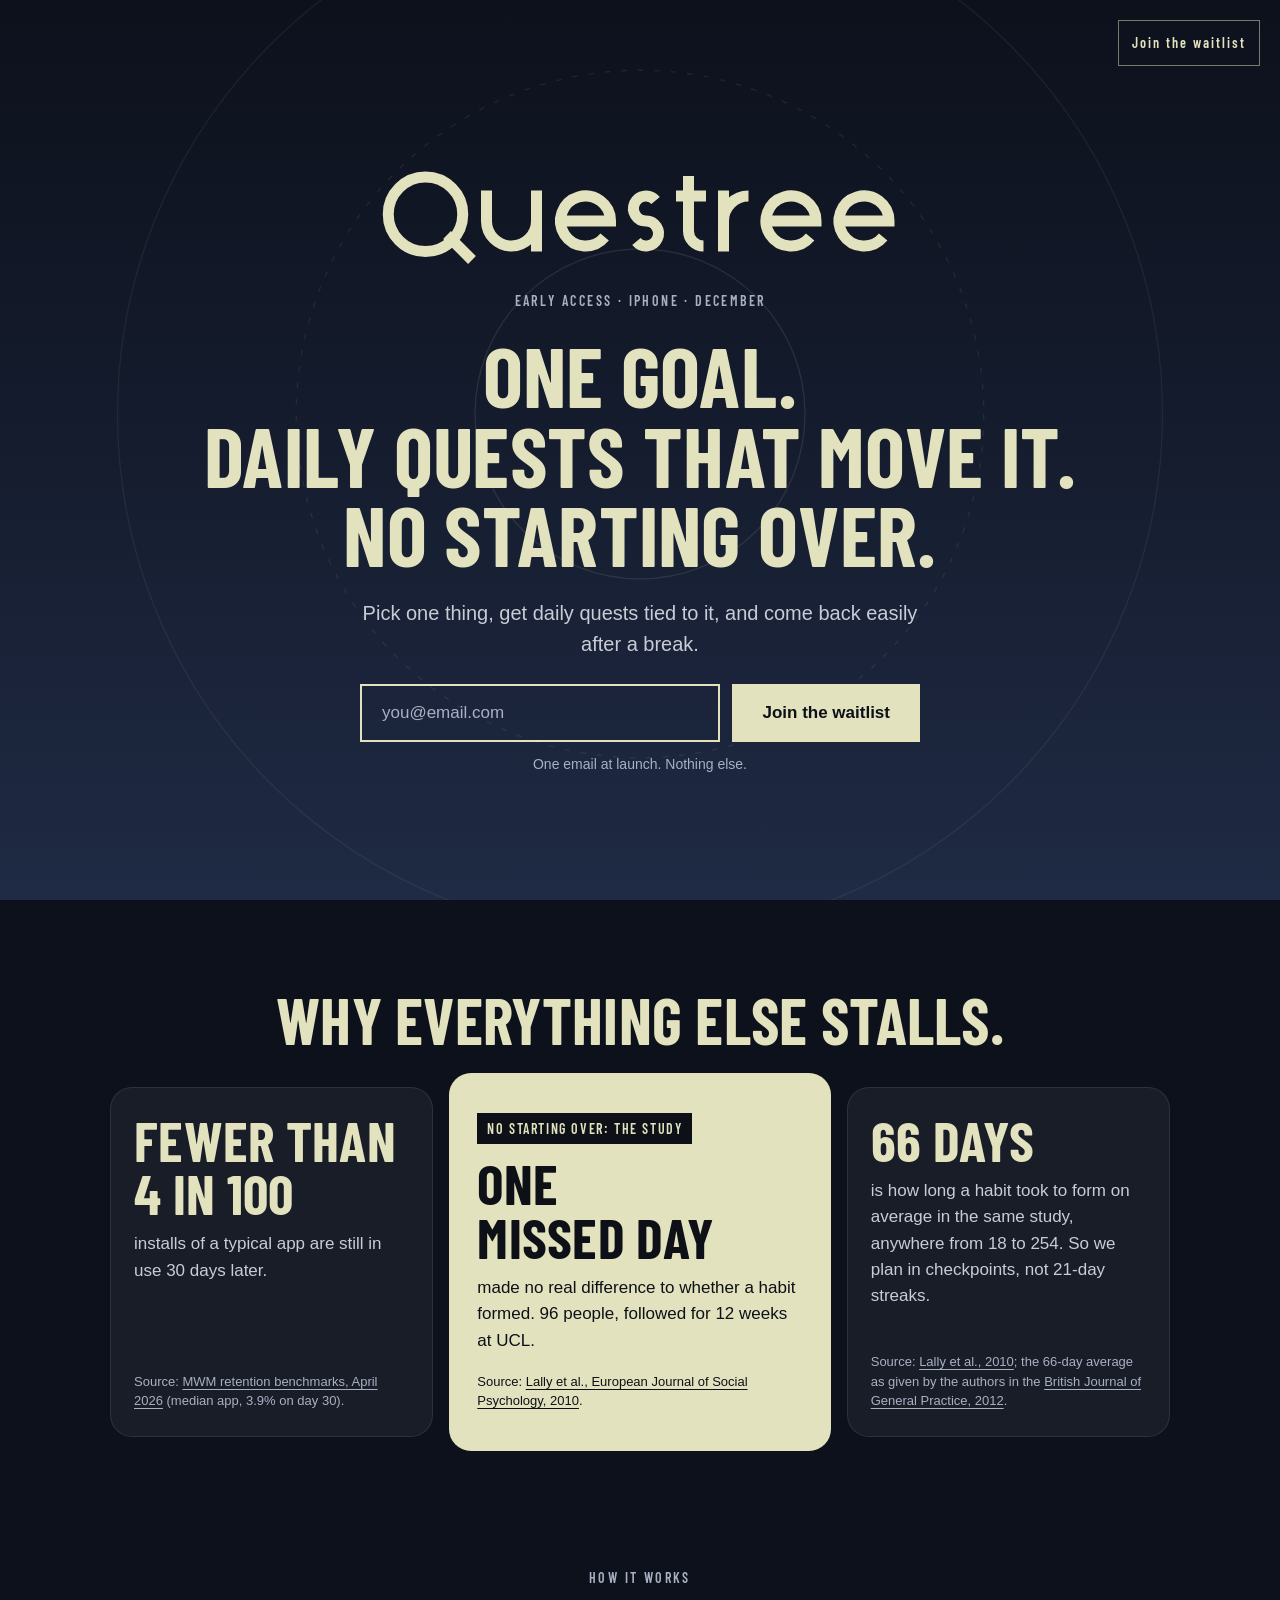
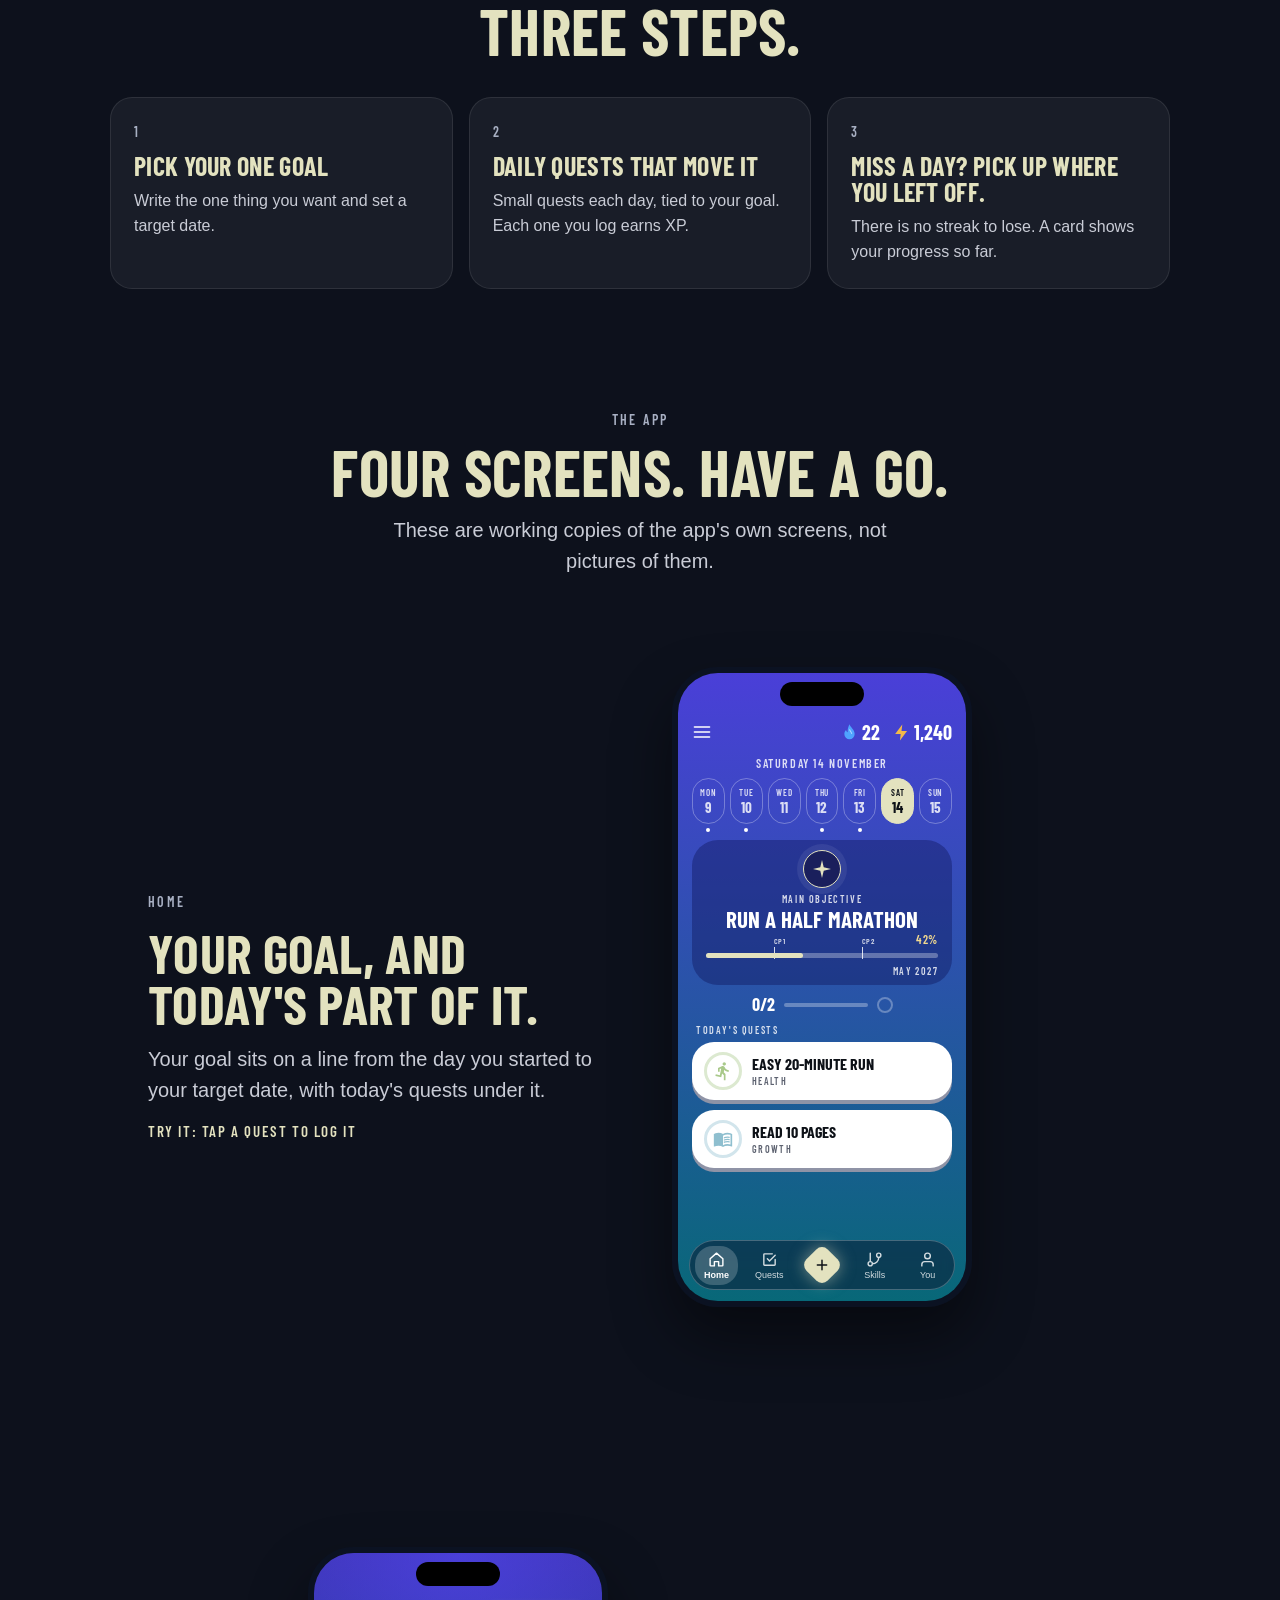
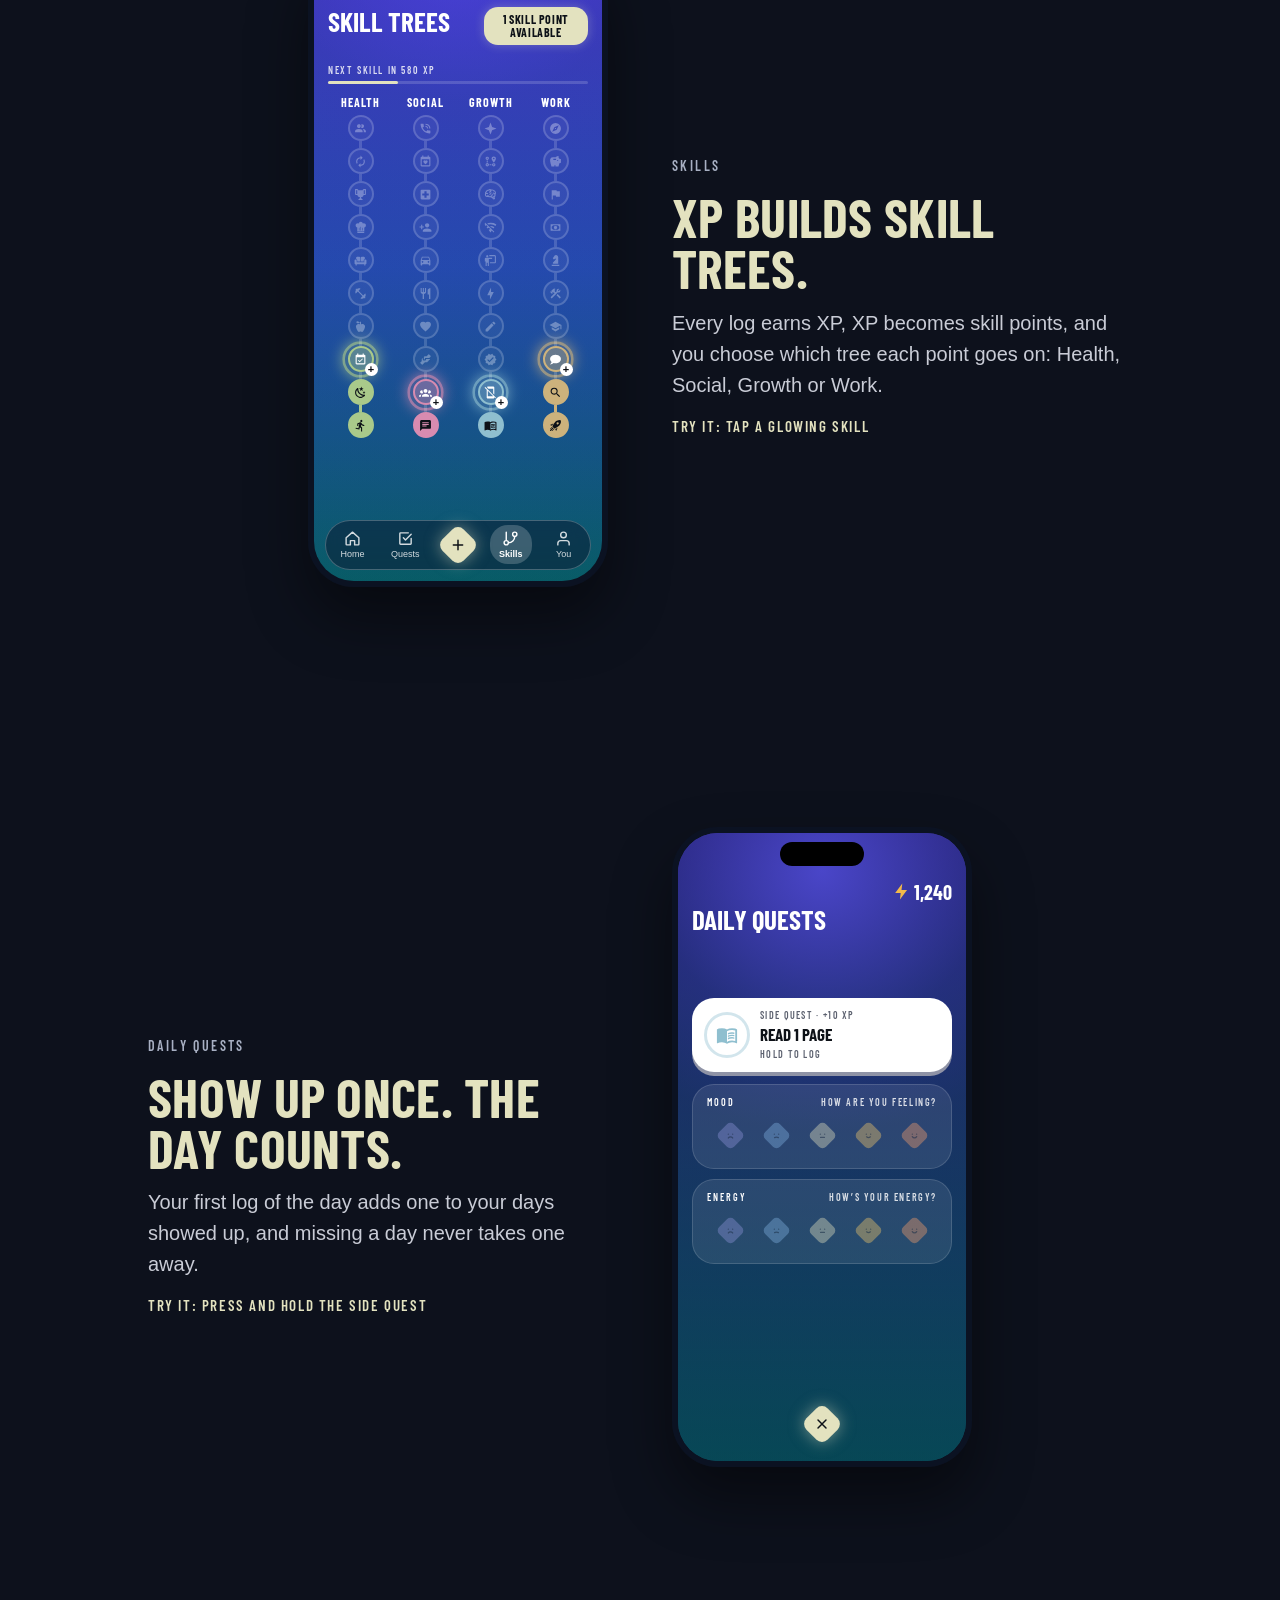
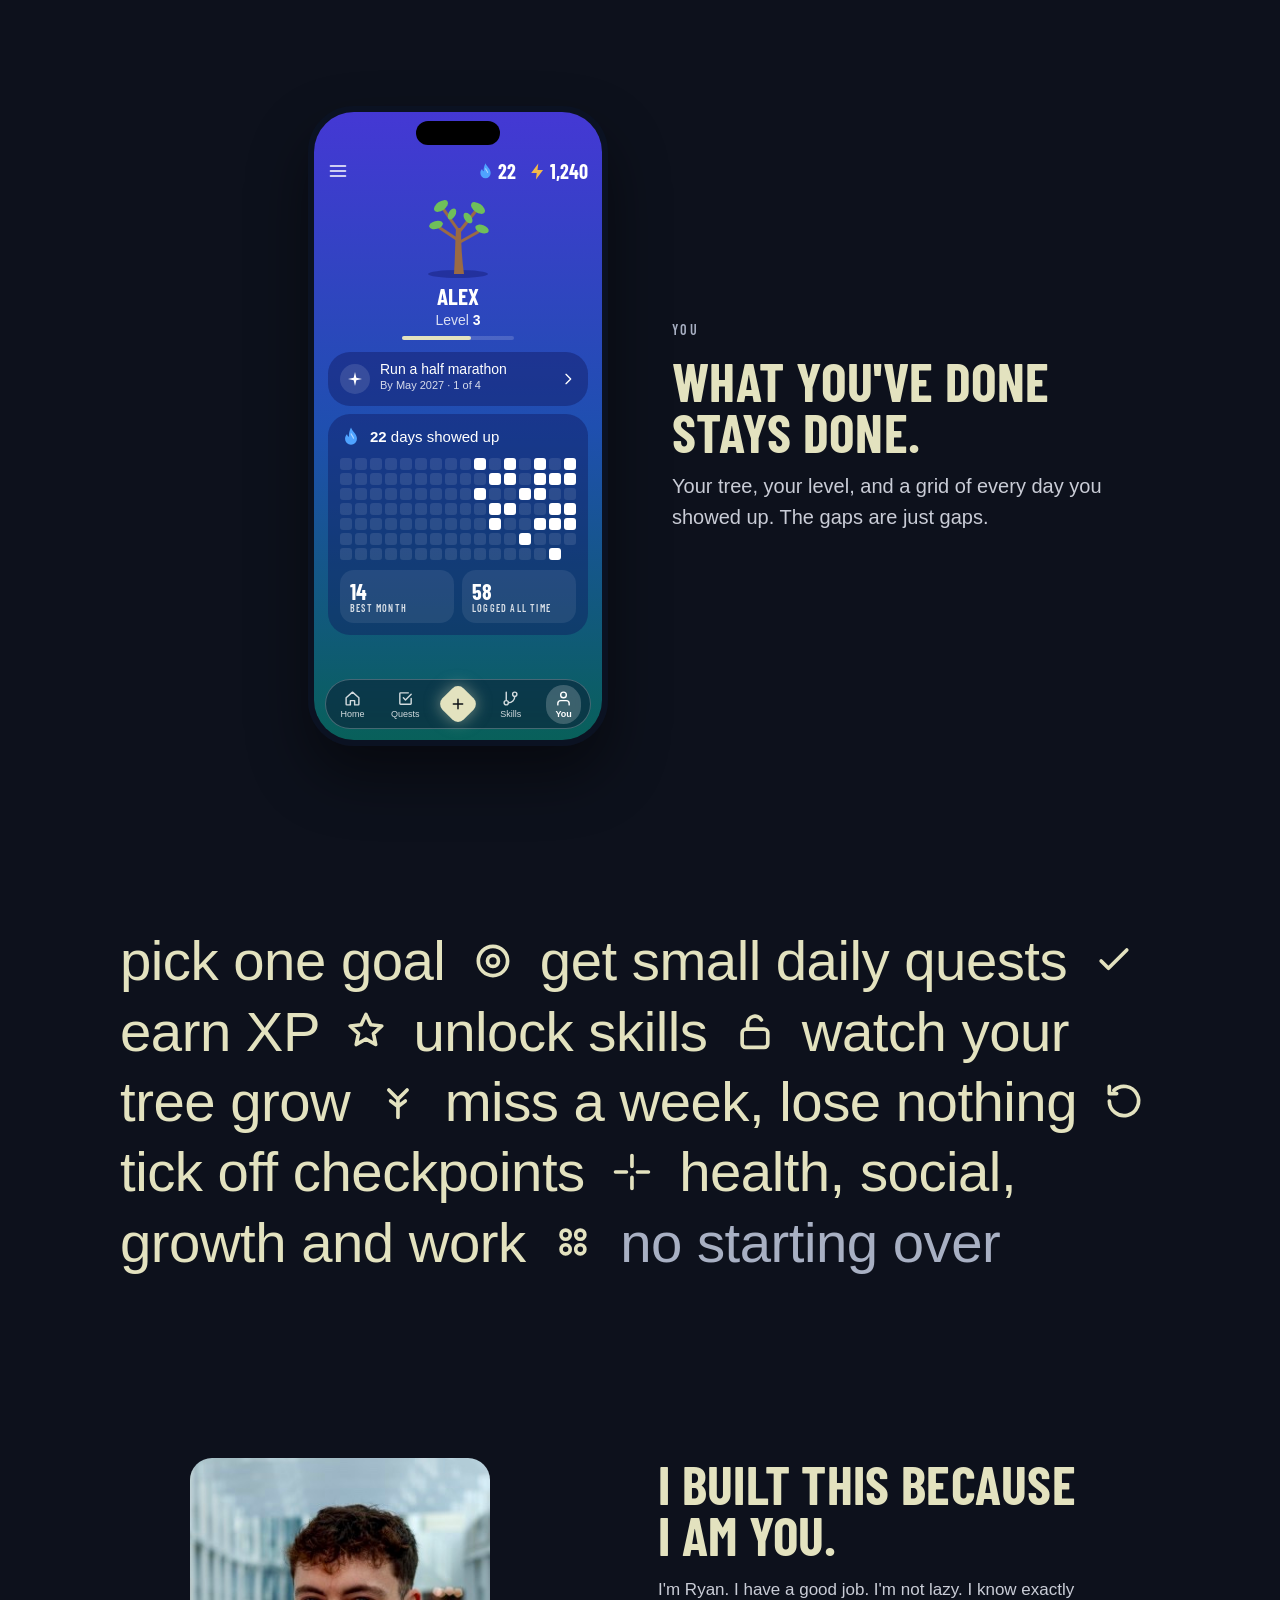
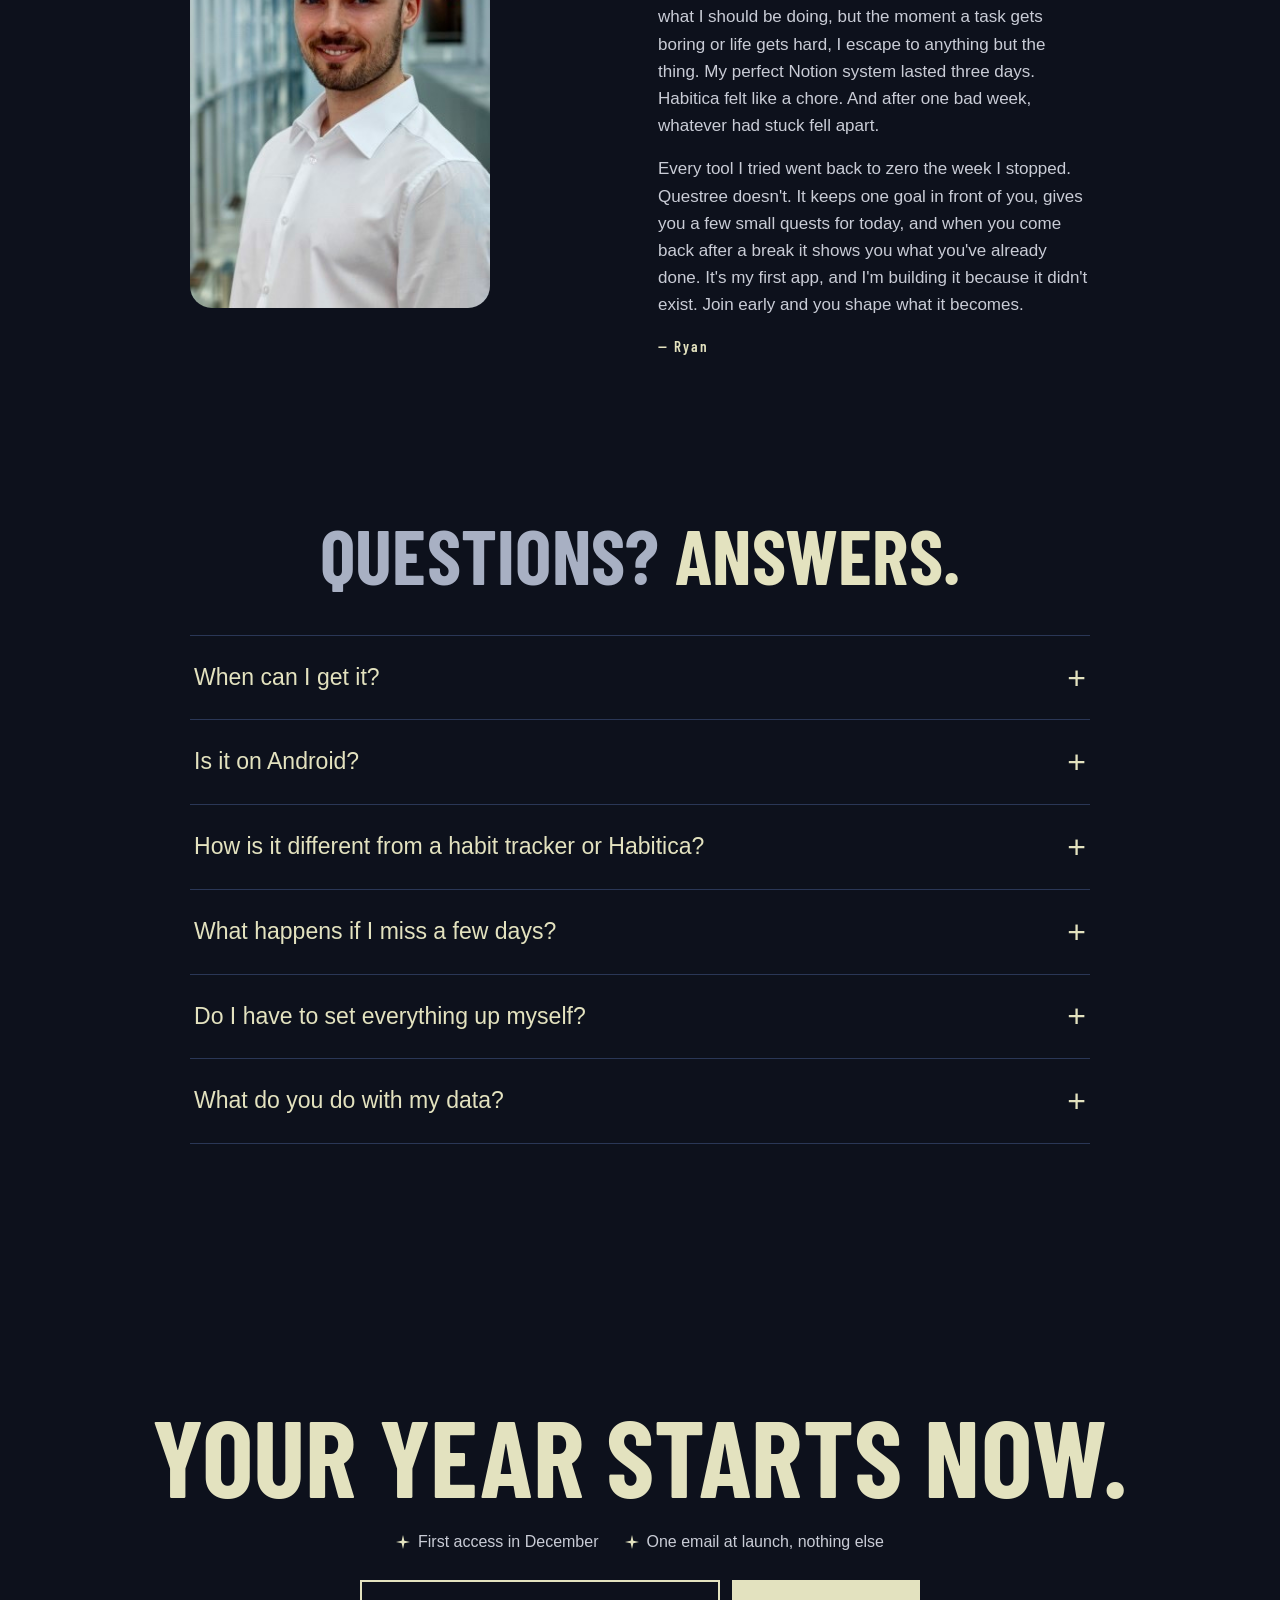
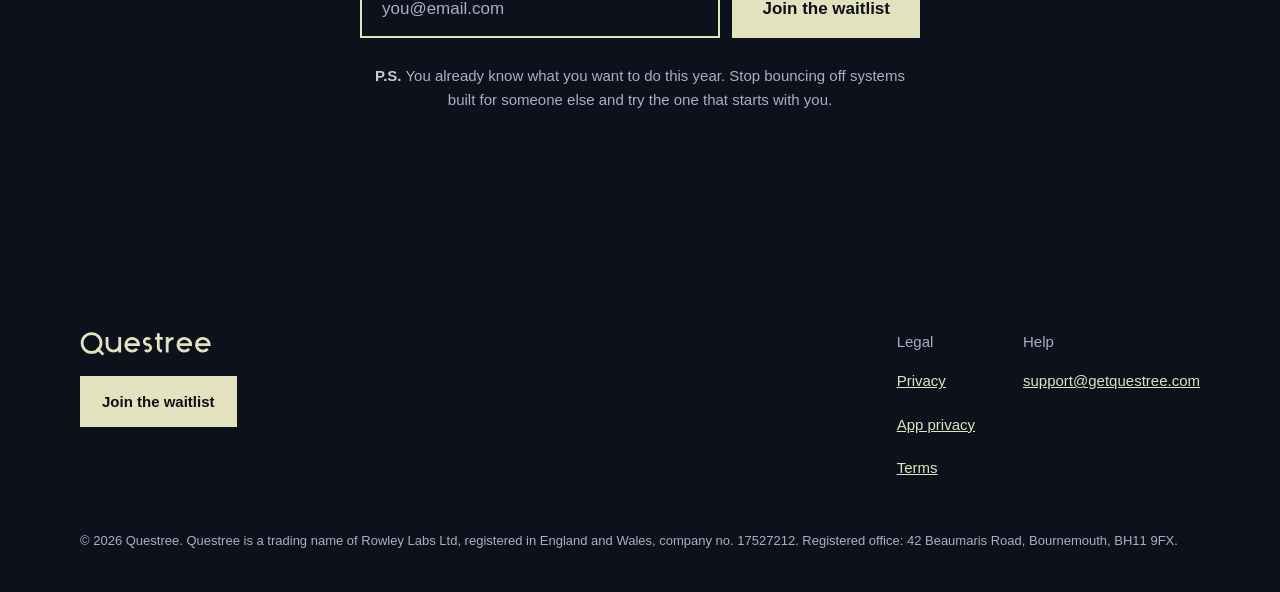
==== commit 71e04331: "S95 L7 proof stats: one section after the hero, "Why everything else stalls.", with the page's only " ====
--- a/index.html
+++ b/index.html
@@ -44,6 +44,28 @@
 </div>
 </section>
 
+<section class="proof" aria-labelledby="proof-h">
+<h2 class="cond h2" id="proof-h">Why everything else stalls.</h2>
+<ul class="stats">
+<li class="stat">
+<p class="stat-n cond">Fewer than 4 in 100</p>
+<p class="stat-t">installs of a typical app are still in use 30 days later.</p>
+<p class="stat-s">Source: <a href="https://mwm.ai/glossary/retention" rel="noopener">MWM retention benchmarks, April 2026</a> (median app, 3.9% on day 30).</p>
+</li>
+<li class="stat key">
+<p class="stat-k cond">No starting over: the study</p>
+<p class="stat-n cond">One missed day</p>
+<p class="stat-t">made no real difference to whether a habit formed. 96 people, followed for 12 weeks at UCL.</p>
+<p class="stat-s">Source: <a href="https://doi.org/10.1002/ejsp.674" rel="noopener">Lally et al., European Journal of Social Psychology, 2010</a>.</p>
+</li>
+<li class="stat">
+<p class="stat-n cond">66 days</p>
+<p class="stat-t">is how long a habit took to form on average in the same study, anywhere from 18 to 254. So we plan in checkpoints, not 21-day streaks.</p>
+<p class="stat-s">Source: <a href="https://doi.org/10.1002/ejsp.674" rel="noopener">Lally et al., 2010</a>; the 66-day average as given by the authors in the <a href="https://pmc.ncbi.nlm.nih.gov/articles/PMC3505409/" rel="noopener">British Journal of General Practice, 2012</a>.</p>
+</li>
+</ul>
+</section>
+
 <section class="steps" aria-labelledby="steps-h">
 <div class="steps-head"><span class="eyebrow">How it works</span><h2 class="cond h2" id="steps-h">Three steps.</h2></div>
 <ol class="steps-grid">
@@ -82,13 +104,13 @@
 <div class="prog" aria-hidden="true"><span data-prog>0/2</span><span class="prog-bar"><i></i></span><span class="prog-ring"></span></div>
 <div class="p-lab q-lab" data-open-lab>Today's quests</div>
 <div class="q-list" data-open>
-<button type="button" class="q" data-quest style="--a:var(--area-health)" aria-pressed="false" aria-label="Easy 20-minute run. Health. Tap to log it for today.">
+<button type="button" class="q" data-quest style="--a:var(--area-health)" aria-pressed="false">
 <span class="q-ic"><span class="glyph"><svg viewBox="0 0 24 24" width="20" height="20" aria-hidden="true" focusable="false"><path fill="currentColor" d="M13.5 5.5Q14.3 5.5 14.9 4.9Q15.5 4.3 15.5 3.5Q15.5 2.7 14.9 2.1Q14.3 1.5 13.5 1.5Q12.7 1.5 12.1 2.1Q11.5 2.7 11.5 3.5Q11.5 4.3 12.1 4.9Q12.7 5.5 13.5 5.5ZM9.9 19.4 10.9 15 13 17V23H15V15.5L12.9 13.5L13.5 10.5Q14.5 11.7 15.9 12.3Q17.4 13 19 13V11Q17.6 11 16.5 10.3Q15.3 9.7 14.7 8.6L13.7 7Q13 6 12 6Q11.9 6 11.6 6Q11.3 6.1 11.2 6.1L6 8.3V13H8V9.6L9.8 8.9L8.2 17L3.3 16L2.9 18Z"/></svg></span><svg class="tick" viewBox="0 0 38 38" width="22" height="22" aria-hidden="true" focusable="false"><path pathLength="1" d="M11 19.5 16.5 25 27.5 13.5" fill="none" stroke="#9fd0c0" stroke-width="4" stroke-linecap="round" stroke-linejoin="round"/></svg></span>
-<span class="q-tx"><span class="q-t">Easy 20-minute run</span><span class="q-a">health</span></span>
-</button>
-<button type="button" class="q" data-quest style="--a:var(--area-growth)" aria-pressed="false" aria-label="Read 10 pages. Growth. Tap to log it for today.">
+<span class="q-tx"><span class="q-t">Easy 20-minute run</span><span class="q-a">health</span></span><span class="sr">Tap to log or undo.</span>
+</button>
+<button type="button" class="q" data-quest style="--a:var(--area-growth)" aria-pressed="false">
 <span class="q-ic"><span class="glyph"><svg viewBox="0 0 24 24" width="20" height="20" aria-hidden="true" focusable="false"><path fill="currentColor" d="M12 21.5Q11 20.9 9.4 20.4Q7.8 20 6.5 20Q3.7 20 1.7 21Q1.6 21.1 1.5 21.1Q1.3 21.1 1.1 20.9Q1 20.8 1 20.6V6Q1.8 5.4 3 5Q4.6 4.5 6.5 4.5Q8.1 4.5 9.4 4.8Q11 5.2 12 6Q13 5.2 14.6 4.8Q15.9 4.5 17.5 4.5Q19.4 4.5 21 5Q22.2 5.4 23 6V20.6Q23 20.8 22.9 20.9Q22.7 21.1 22.5 21.1Q22.4 21.1 22.3 21Q20.3 20 17.5 20Q16.2 20 14.6 20.4Q13 20.9 12 21.5ZM12 8V19.5Q13 18.9 14.6 18.4Q16.2 18 17.5 18Q19.4 18 21 18.5V7Q19.4 6.5 17.5 6.5Q16.2 6.5 14.6 6.9Q13 7.4 12 8ZM13 11.5Q14.6 10.5 17.5 10.5Q18.9 10.5 20 10.8V9.2Q18.7 9 17.5 9Q14.9 9 13 9.8ZM17.5 11.7Q14.9 11.7 13 12.5V14.2Q14.7 13.2 17.5 13.2Q19.1 13.2 20 13.4V11.9Q18.8 11.7 17.5 11.7ZM20 14.6Q18.7 14.3 17.5 14.3Q14.8 14.3 13 15.1V16.8Q14.7 15.8 17.5 15.8Q19.1 15.8 20 16.1Z"/></svg></span><svg class="tick" viewBox="0 0 38 38" width="22" height="22" aria-hidden="true" focusable="false"><path pathLength="1" d="M11 19.5 16.5 25 27.5 13.5" fill="none" stroke="#9fd0c0" stroke-width="4" stroke-linecap="round" stroke-linejoin="round"/></svg></span>
-<span class="q-tx"><span class="q-t">Read 10 pages</span><span class="q-a">growth</span></span>
+<span class="q-tx"><span class="q-t">Read 10 pages</span><span class="q-a">growth</span></span><span class="sr">Tap to log or undo.</span>
 </button>
 </div>
 <div class="p-lab q-lab" data-done-lab hidden>1 done today</div>
@@ -145,7 +167,7 @@
 <div class="p-top" aria-hidden="true"><div class="counters" aria-hidden="true"><span class="counter"><svg viewBox="0 0 24 24" width="19" height="19" aria-hidden="true" focusable="false"><path fill="var(--bolt)" d="M13 2 4 14h7l-1 8 9-12h-7z"/></svg><span data-xp>1,240</span></span></div></div>
 <div class="p-title">Daily quests</div>
 <div class="d-gap"></div>
-<button type="button" class="q side" data-side style="--a:var(--area-growth)" aria-label="Side quest, plus 10 XP. Read 1 page. Hold to log.">
+<button type="button" class="q side" data-side style="--a:var(--area-growth)">
 <span class="q-ic"><svg class="ring" viewBox="0 0 46 46" aria-hidden="true"><circle class="trk" cx="23" cy="23" r="21.5"/><circle class="arc" pathLength="1" cx="23" cy="23" r="21.5"/></svg><span class="glyph"><svg viewBox="0 0 24 24" width="22" height="22" aria-hidden="true" focusable="false"><path fill="currentColor" d="M12 21.5Q11 20.9 9.4 20.4Q7.8 20 6.5 20Q3.7 20 1.7 21Q1.6 21.1 1.5 21.1Q1.3 21.1 1.1 20.9Q1 20.8 1 20.6V6Q1.8 5.4 3 5Q4.6 4.5 6.5 4.5Q8.1 4.5 9.4 4.8Q11 5.2 12 6Q13 5.2 14.6 4.8Q15.9 4.5 17.5 4.5Q19.4 4.5 21 5Q22.2 5.4 23 6V20.6Q23 20.8 22.9 20.9Q22.7 21.1 22.5 21.1Q22.4 21.1 22.3 21Q20.3 20 17.5 20Q16.2 20 14.6 20.4Q13 20.9 12 21.5ZM12 8V19.5Q13 18.9 14.6 18.4Q16.2 18 17.5 18Q19.4 18 21 18.5V7Q19.4 6.5 17.5 6.5Q16.2 6.5 14.6 6.9Q13 7.4 12 8ZM13 11.5Q14.6 10.5 17.5 10.5Q18.9 10.5 20 10.8V9.2Q18.7 9 17.5 9Q14.9 9 13 9.8ZM17.5 11.7Q14.9 11.7 13 12.5V14.2Q14.7 13.2 17.5 13.2Q19.1 13.2 20 13.4V11.9Q18.8 11.7 17.5 11.7ZM20 14.6Q18.7 14.3 17.5 14.3Q14.8 14.3 13 15.1V16.8Q14.7 15.8 17.5 15.8Q19.1 15.8 20 16.1Z"/></svg></span></span>
 <span class="q-tx"><span class="q-a">Side quest · +10 XP</span><span class="q-t">Read 1 page</span><span class="q-a" data-side-hint>Hold to log</span></span>
 </button>
--- a/style.css
+++ b/style.css
@@ -117,6 +117,24 @@
 .join-err { color: var(--error); font-size: 15px; }
 .join-done { padding: 18px 26px; border: 2px solid var(--cream); font-family: var(--display); font-weight: 600; font-size: 17px; letter-spacing: 2px; text-transform: uppercase; }
 
+/* Proof: the only three stats on the page */
+.proof { padding: 90px 20px 40px; display: flex; flex-direction: column; align-items: center; gap: 36px; }
+.proof h2 { text-align: center; }
+.stats { display: grid; grid-template-columns: minmax(0, 1fr); gap: 16px; width: 100%; max-width: 1060px; padding: 0; margin: 0; list-style: none; }
+.stat { padding: 26px 24px; display: flex; flex-direction: column; gap: 12px; background: var(--glass); box-shadow: inset 0 0 0 1px var(--line); border-radius: 22px; }
+.stat-n { font-size: clamp(40px, 4.6vw, 56px); line-height: 0.95; text-wrap: balance; }
+.stat-t { font-size: 17px; color: var(--body); }
+.stat-s { margin-top: auto; padding-top: 6px; font-size: 13px; line-height: 1.5; color: var(--muted); }
+.stat-s a { color: inherit; text-underline-offset: 3px; }
+.stat-k { align-self: flex-start; padding: 5px 10px; font-size: 14px; font-weight: 600; letter-spacing: 1.6px; color: var(--cream); background: var(--ink); }
+.stat.key { background: var(--cream); box-shadow: none; }
+.stat.key .stat-n, .stat.key .stat-t, .stat.key .stat-s { color: var(--ink); }
+.stat.key :focus-visible { outline-color: var(--ink); }
+@media (min-width: 860px) {
+  .stats { grid-template-columns: 1fr 1.18fr 1fr; align-items: stretch; }
+  .stat.key { margin: -14px 0; padding: 40px 28px; }
+}
+
 /* Three steps */
 .steps { padding: 90px 20px 30px; display: flex; flex-direction: column; align-items: center; gap: 36px; }
 .steps-head { text-align: center; display: flex; flex-direction: column; gap: 12px; }
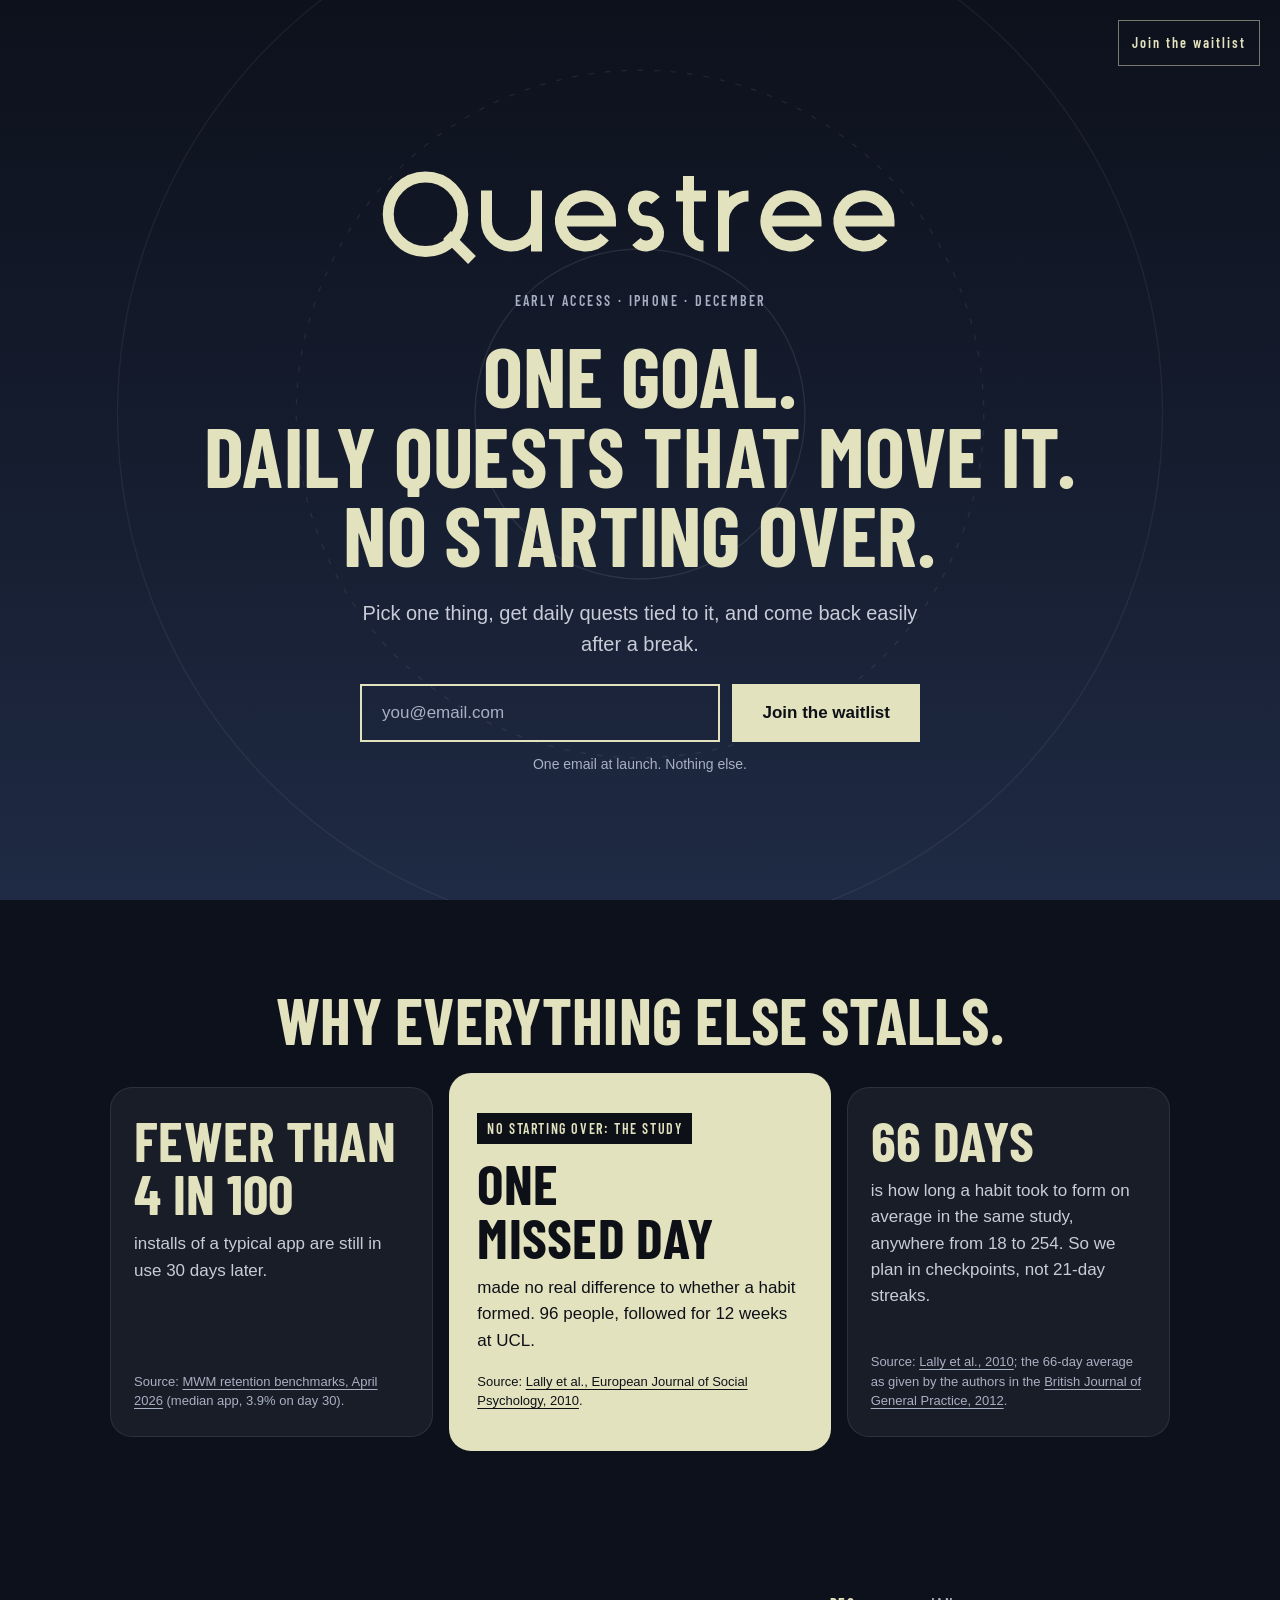
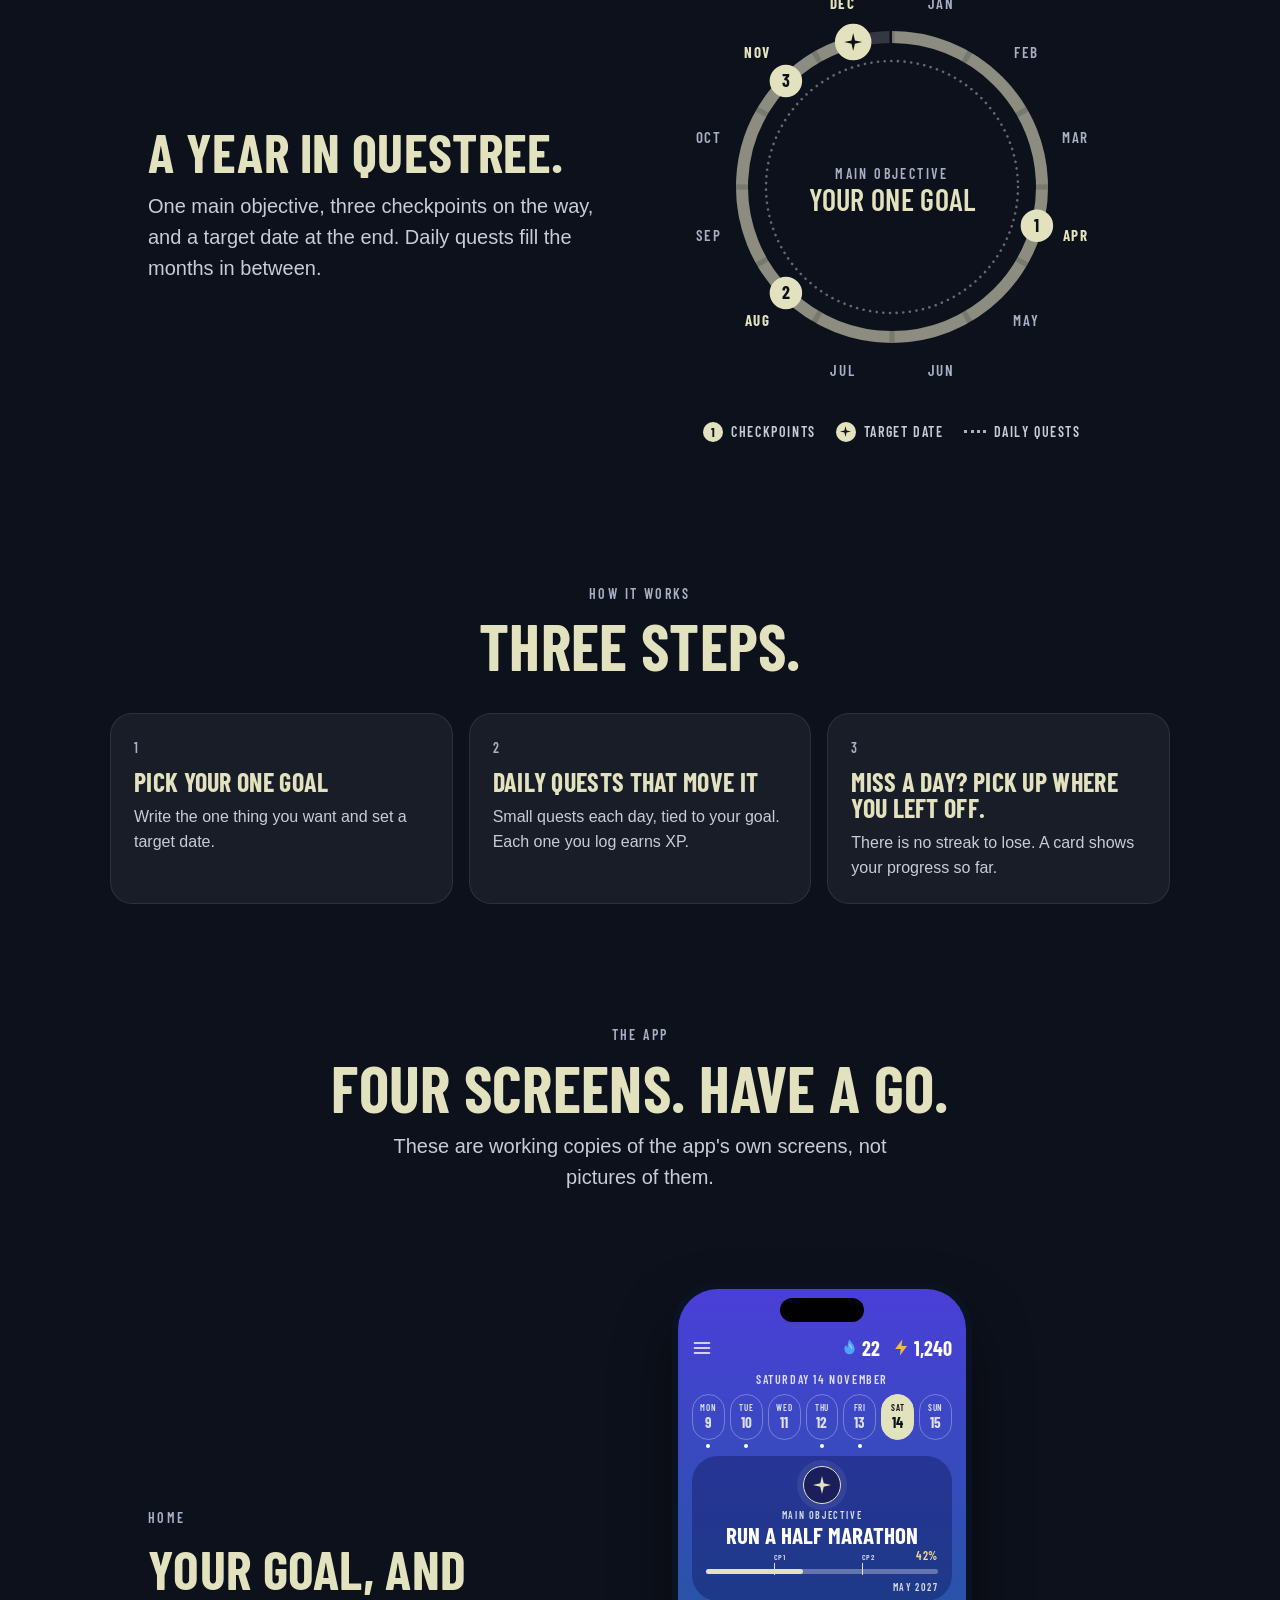
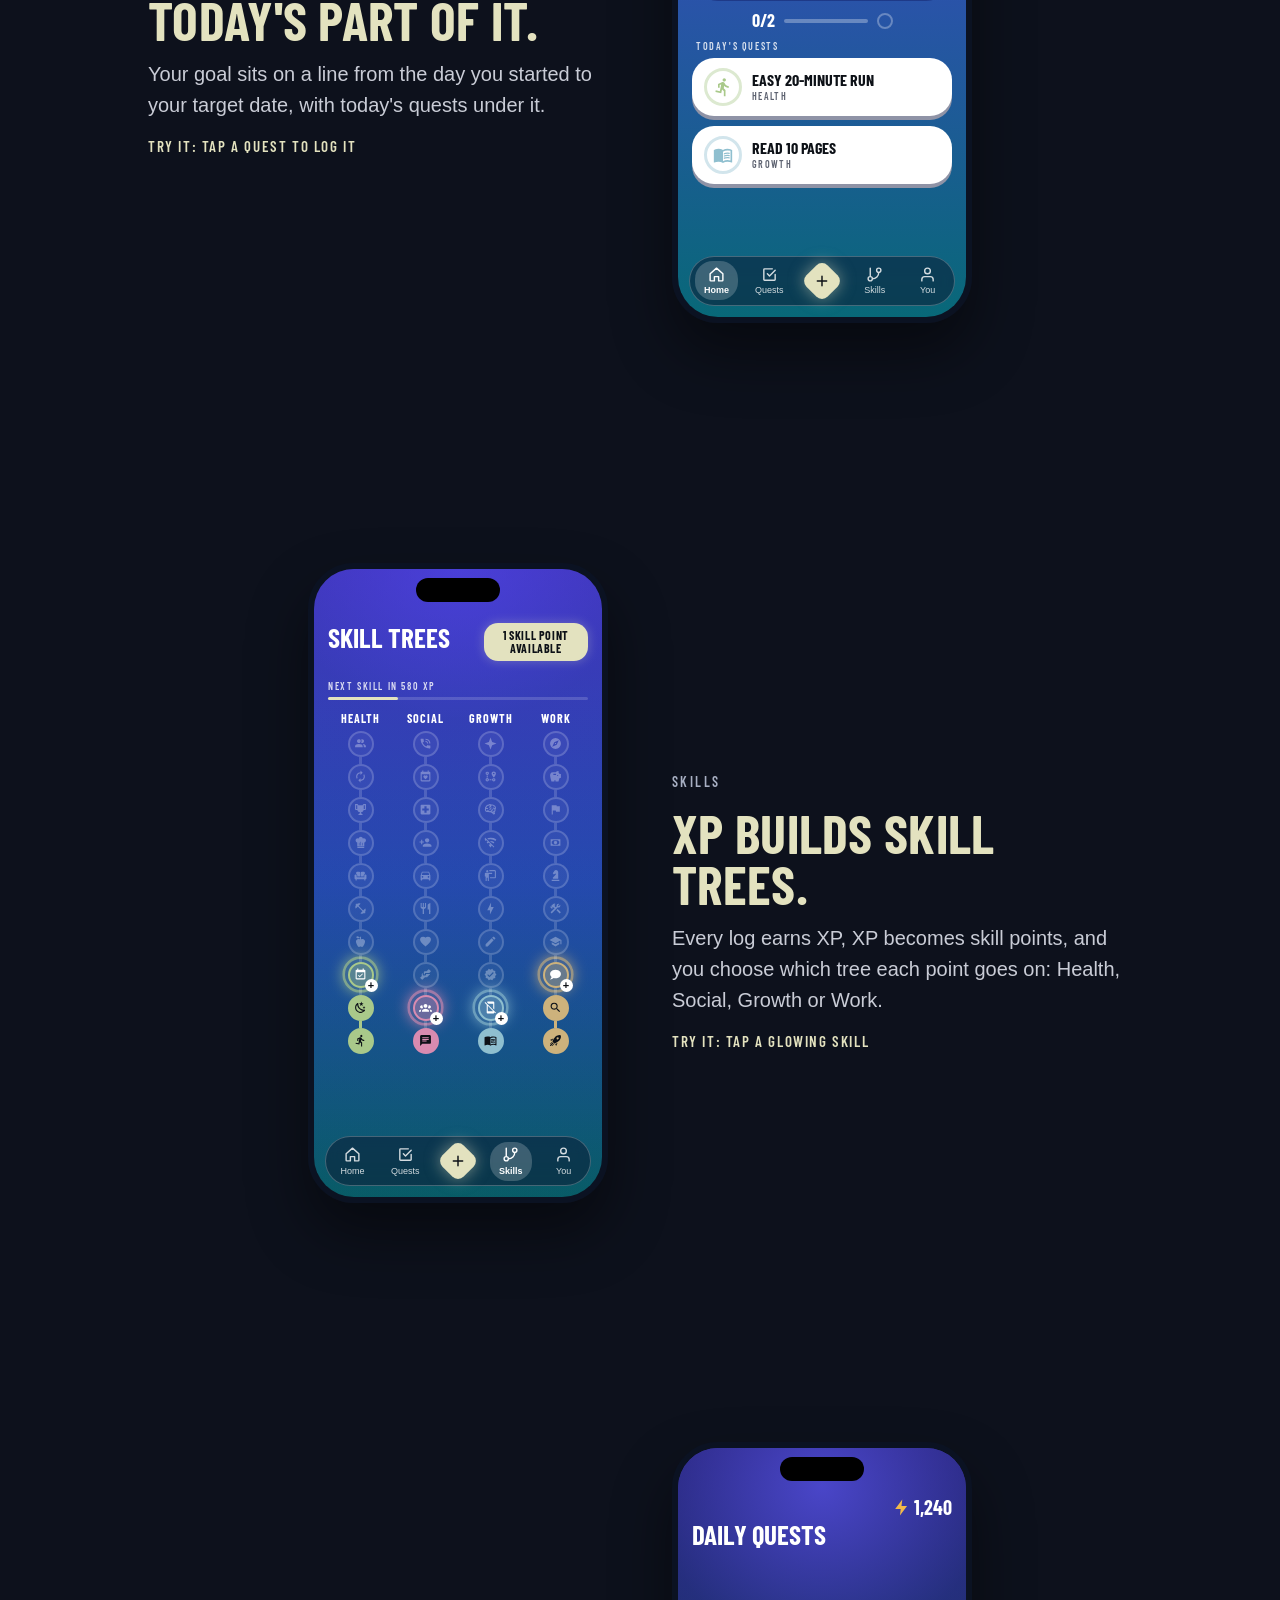
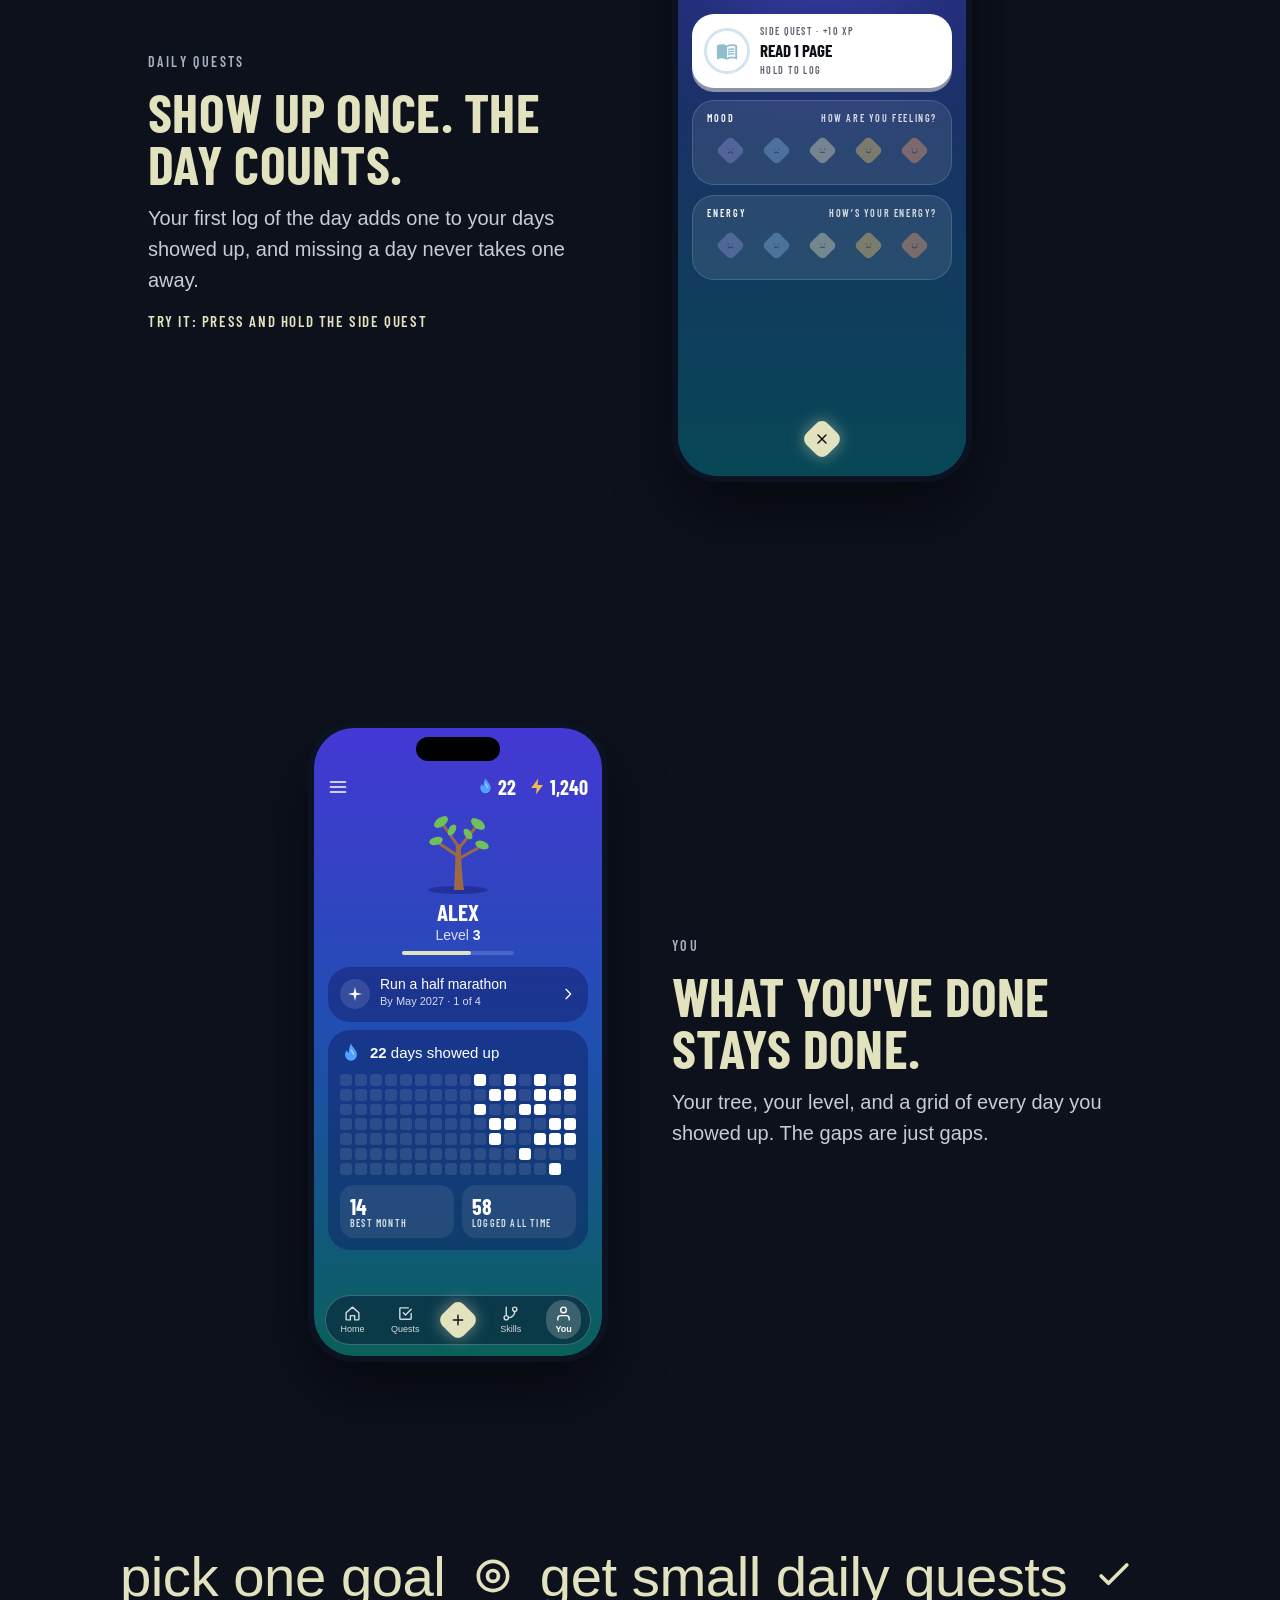
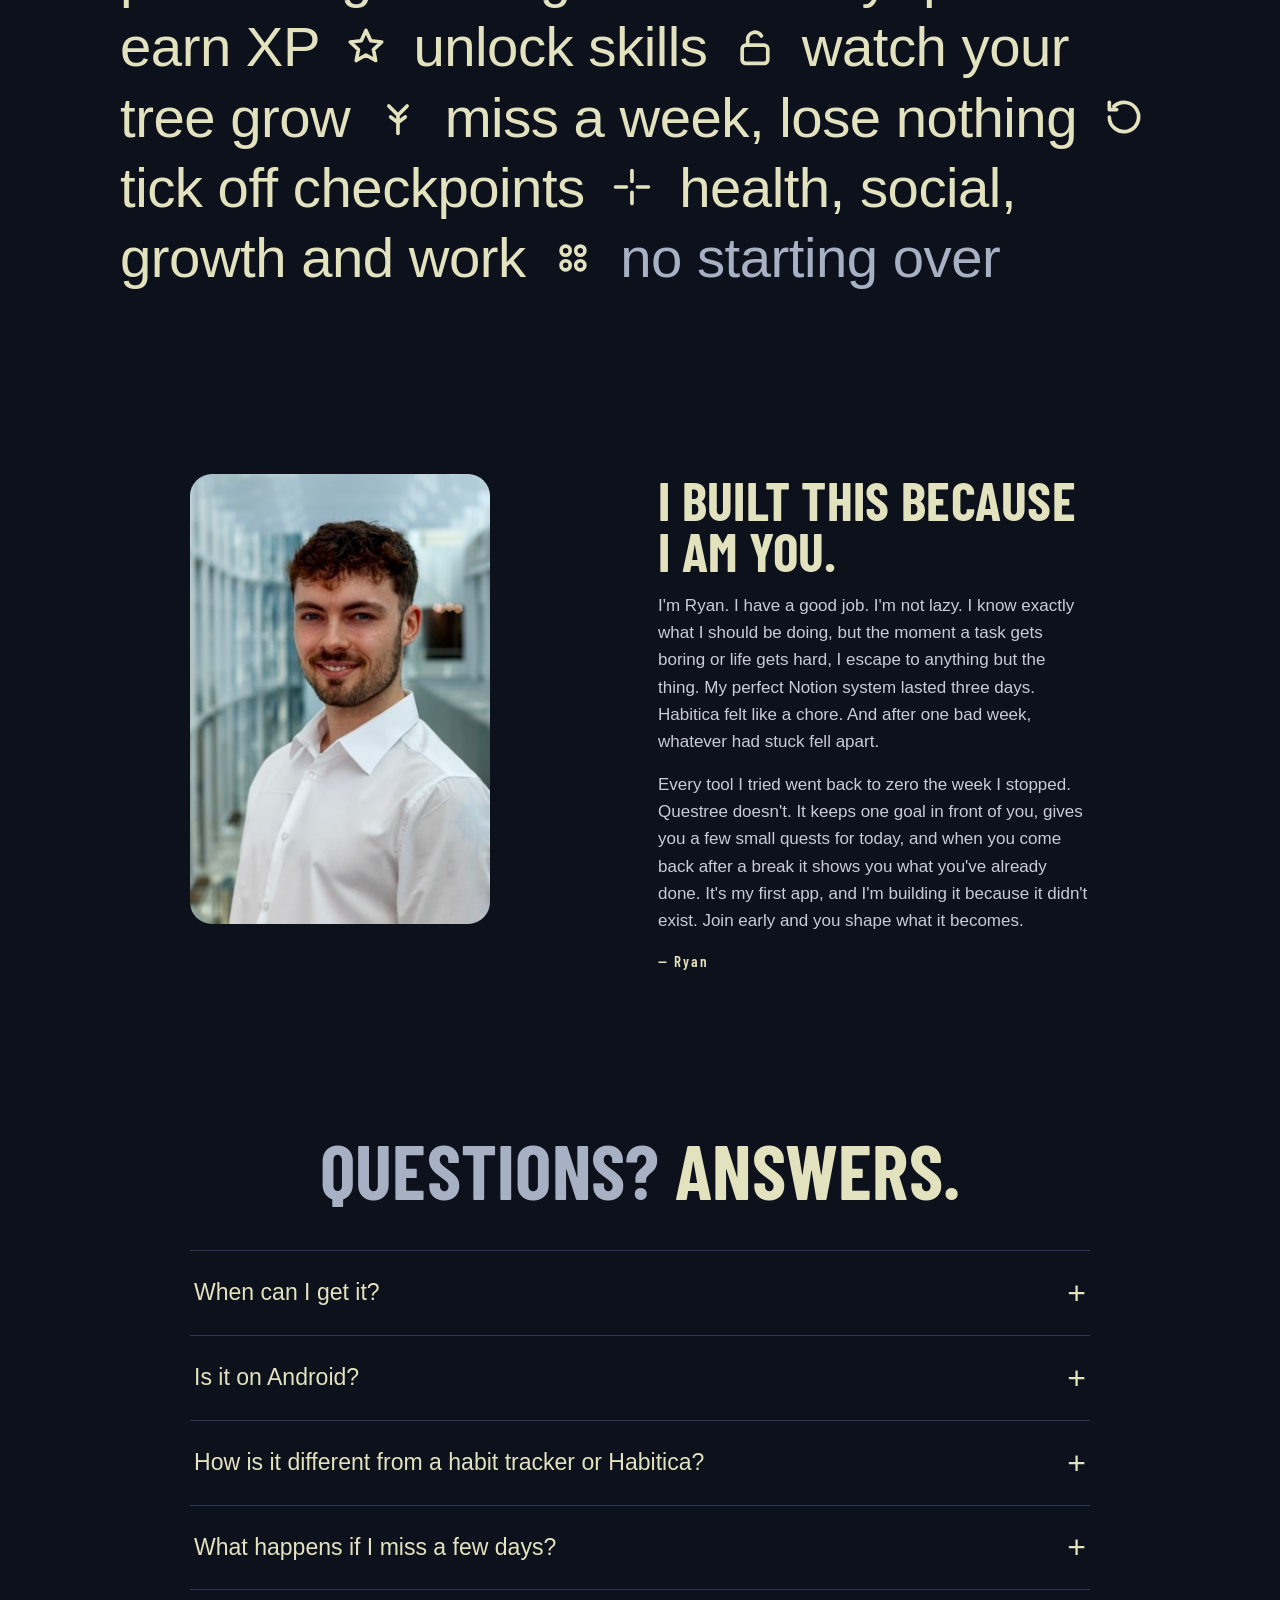
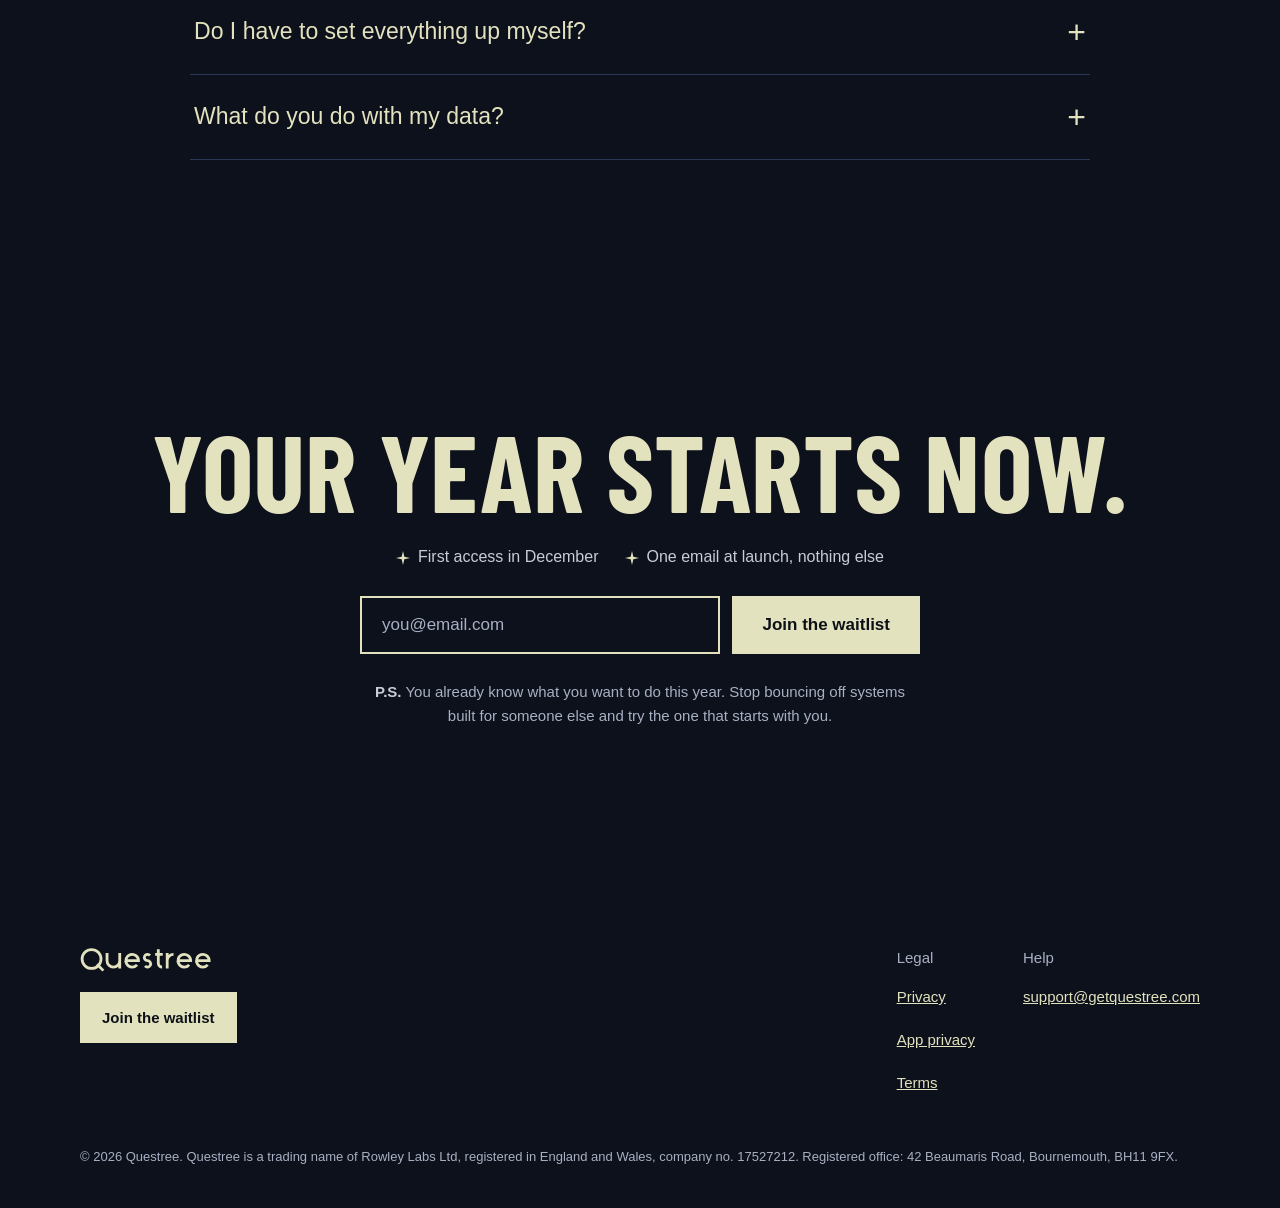
==== commit 70797552: "S95 L8 year wheel restored, simplified: "A year in Questree." A ring of twelve months with only thre" ====
--- a/index.html
+++ b/index.html
@@ -66,6 +66,41 @@
 </ul>
 </section>
 
+<section class="year" id="year" aria-labelledby="year-h">
+<div class="year-copy">
+<h2 class="cond" id="year-h">A year in Questree.</h2>
+<p class="lede">One main objective, three checkpoints on the way, and a target date at the end. Daily quests fill the months in between.</p>
+</div>
+<figure class="year-fig">
+<svg class="wheel" data-wheel viewBox="0 0 440 440" role="img" aria-label="A year as a ring of twelve months, January to December. Checkpoint 1 in April, checkpoint 2 in August, checkpoint 3 in November, and the target date in December. Daily quests run all the way round.">
+<circle class="w-quests" cx="220" cy="220" r="126" pathLength="120"/>
+<circle class="w-months" cx="220" cy="220" r="150" pathLength="360" transform="rotate(-89 220 220)"/>
+<circle class="w-fill" cx="220" cy="220" r="150" pathLength="1" transform="rotate(-90 220 220)"/>
+<g class="w-labels">
+<text x="269.2" y="41.5">Jan</text>
+<text x="354.4" y="90.6">Feb</text>
+<text x="403.5" y="175.8">Mar</text>
+<text x="403.5" y="274.2" class="hi">Apr</text>
+<text x="354.4" y="359.4">May</text>
+<text x="269.2" y="408.5">Jun</text>
+<text x="170.8" y="408.5">Jul</text>
+<text x="85.6" y="359.4" class="hi">Aug</text>
+<text x="36.5" y="274.2">Sep</text>
+<text x="36.5" y="175.8">Oct</text>
+<text x="85.6" y="90.6" class="hi">Nov</text>
+<text x="170.8" y="41.5" class="hi">Dec</text>
+</g>
+<g class="w-cp on" data-at="0.2917"><circle cx="364.9" cy="258.8" r="15"/><text x="364.9" y="264.8">1</text></g>
+<g class="w-cp on" data-at="0.6250"><circle cx="113.9" cy="326.1" r="15"/><text x="113.9" y="332.1">2</text></g>
+<g class="w-cp on" data-at="0.8750"><circle cx="113.9" cy="113.9" r="15"/><text x="113.9" y="119.9">3</text></g>
+<g class="w-cp w-end on" data-at="0.9583"><circle cx="181.2" cy="75.1" r="17"/><path transform="translate(172.2 66.1) scale(.75)" d="M12 0 14.3 9.7 24 12 14.3 14.3 12 24 9.7 14.3 0 12 9.7 9.7Z"/></g>
+<text class="w-lab" x="220" y="212">Main objective</text>
+<text class="w-goal" x="220" y="244">Your one goal</text>
+</svg>
+<figcaption class="w-key"><span><i class="k-cp">1</i>Checkpoints</span><span><i class="k-end"><svg viewBox="0 0 24 24" width="11" height="11" aria-hidden="true" focusable="false"><path fill="currentColor" d="M12 0 14.3 9.7 24 12 14.3 14.3 12 24 9.7 14.3 0 12 9.7 9.7Z"/></svg></i>Target date</span><span><i class="k-q"></i>Daily quests</span></figcaption>
+</figure>
+</section>
+
 <section class="steps" aria-labelledby="steps-h">
 <div class="steps-head"><span class="eyebrow">How it works</span><h2 class="cond h2" id="steps-h">Three steps.</h2></div>
 <ol class="steps-grid">
--- a/style.css
+++ b/style.css
@@ -135,6 +135,36 @@
   .stat.key { margin: -14px 0; padding: 40px 28px; }
 }
 
+/* A year in Questree: the wheel (a graphic, not an app screen) */
+.year { display: grid; grid-template-columns: minmax(0, 1fr); gap: 26px; justify-items: center; max-width: 1040px; margin: 0 auto; padding: 70px 20px 40px; }
+.year-copy { display: flex; flex-direction: column; gap: 14px; text-align: center; align-items: center; max-width: 460px; }
+.year-copy h2 { font-size: clamp(34px, 4.4vw, 54px); line-height: 0.95; }
+.year-fig { width: 100%; max-width: 440px; margin: 0; display: flex; flex-direction: column; align-items: center; gap: 14px; }
+.wheel { --p: 0.9583; display: block; width: 100%; height: auto; }
+.wheel circle { fill: none; }
+.w-quests { stroke: var(--muted); stroke-width: 2.6; stroke-linecap: round; stroke-dasharray: 0.01 1; opacity: 0.55; }
+.w-months { stroke: var(--on-wash); stroke-width: 12; stroke-dasharray: 28 2; }
+.w-fill { stroke: var(--cream); stroke-width: 12; stroke-opacity: 0.5; stroke-dasharray: var(--p) 1; }
+.wheel text { font-family: var(--display); font-weight: 600; text-anchor: middle; text-transform: uppercase; }
+.w-labels text { font-size: 15px; letter-spacing: 1.6px; fill: var(--muted); }
+.w-labels .hi { fill: var(--cream); font-weight: 700; }
+.wheel .w-cp circle { fill: var(--page-mid); stroke: var(--cream); stroke-width: 2.5; transition: fill 0.3s ease; }
+.w-cp text { font-size: 18px; font-weight: 700; fill: var(--cream); transition: fill 0.3s ease; }
+.w-cp path { fill: var(--cream); transition: fill 0.3s ease; }
+.wheel .w-cp.on circle { fill: var(--cream); }
+.w-cp.on text, .w-cp.on path { fill: var(--ink); }
+.w-lab { font-size: 14px; letter-spacing: 2.4px; fill: var(--muted); }
+.w-goal { font-size: 30px; font-weight: 700; letter-spacing: 0.3px; fill: var(--cream); }
+.w-key { display: flex; flex-wrap: wrap; justify-content: center; gap: 8px 20px; font-family: var(--display); font-weight: 600; font-size: 14px; letter-spacing: 1.6px; text-transform: uppercase; color: var(--body); }
+.w-key span { display: inline-flex; align-items: center; gap: 8px; }
+.w-key i { display: inline-flex; align-items: center; justify-content: center; width: 20px; height: 20px; border-radius: 50%; background: var(--cream); color: var(--ink); font-style: normal; font-weight: 700; font-size: 13px; letter-spacing: 0; }
+.w-key .k-q { width: 22px; height: 0; border-radius: 0; background: none; border-top: 3px dotted var(--muted); }
+@media (min-width: 860px) {
+  .year { grid-template-columns: 1fr 1fr; align-items: center; gap: 64px; padding: 90px 24px 50px; }
+  .year-copy { text-align: left; align-items: flex-start; justify-self: end; }
+  .year-fig { justify-self: start; }
+}
+
 /* Three steps */
 .steps { padding: 90px 20px 30px; display: flex; flex-direction: column; align-items: center; gap: 36px; }
 .steps-head { text-align: center; display: flex; flex-direction: column; gap: 12px; }
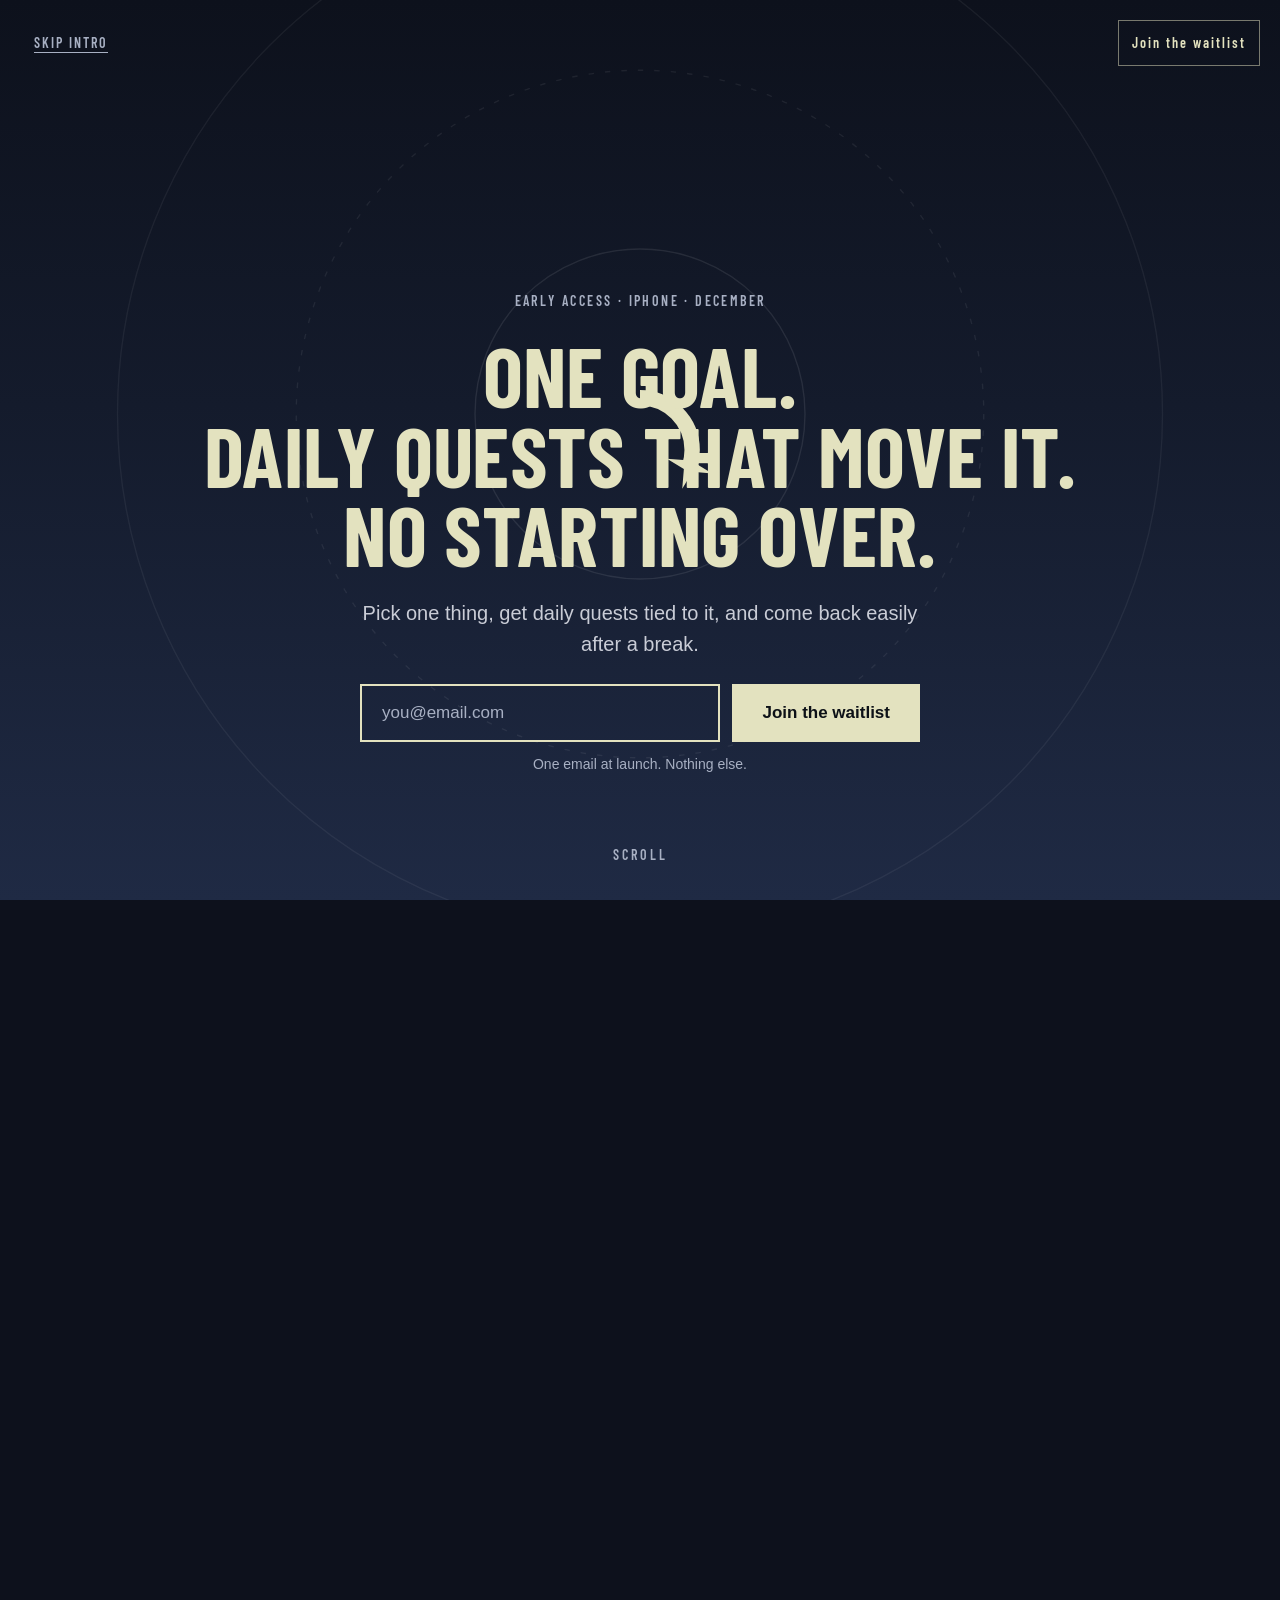
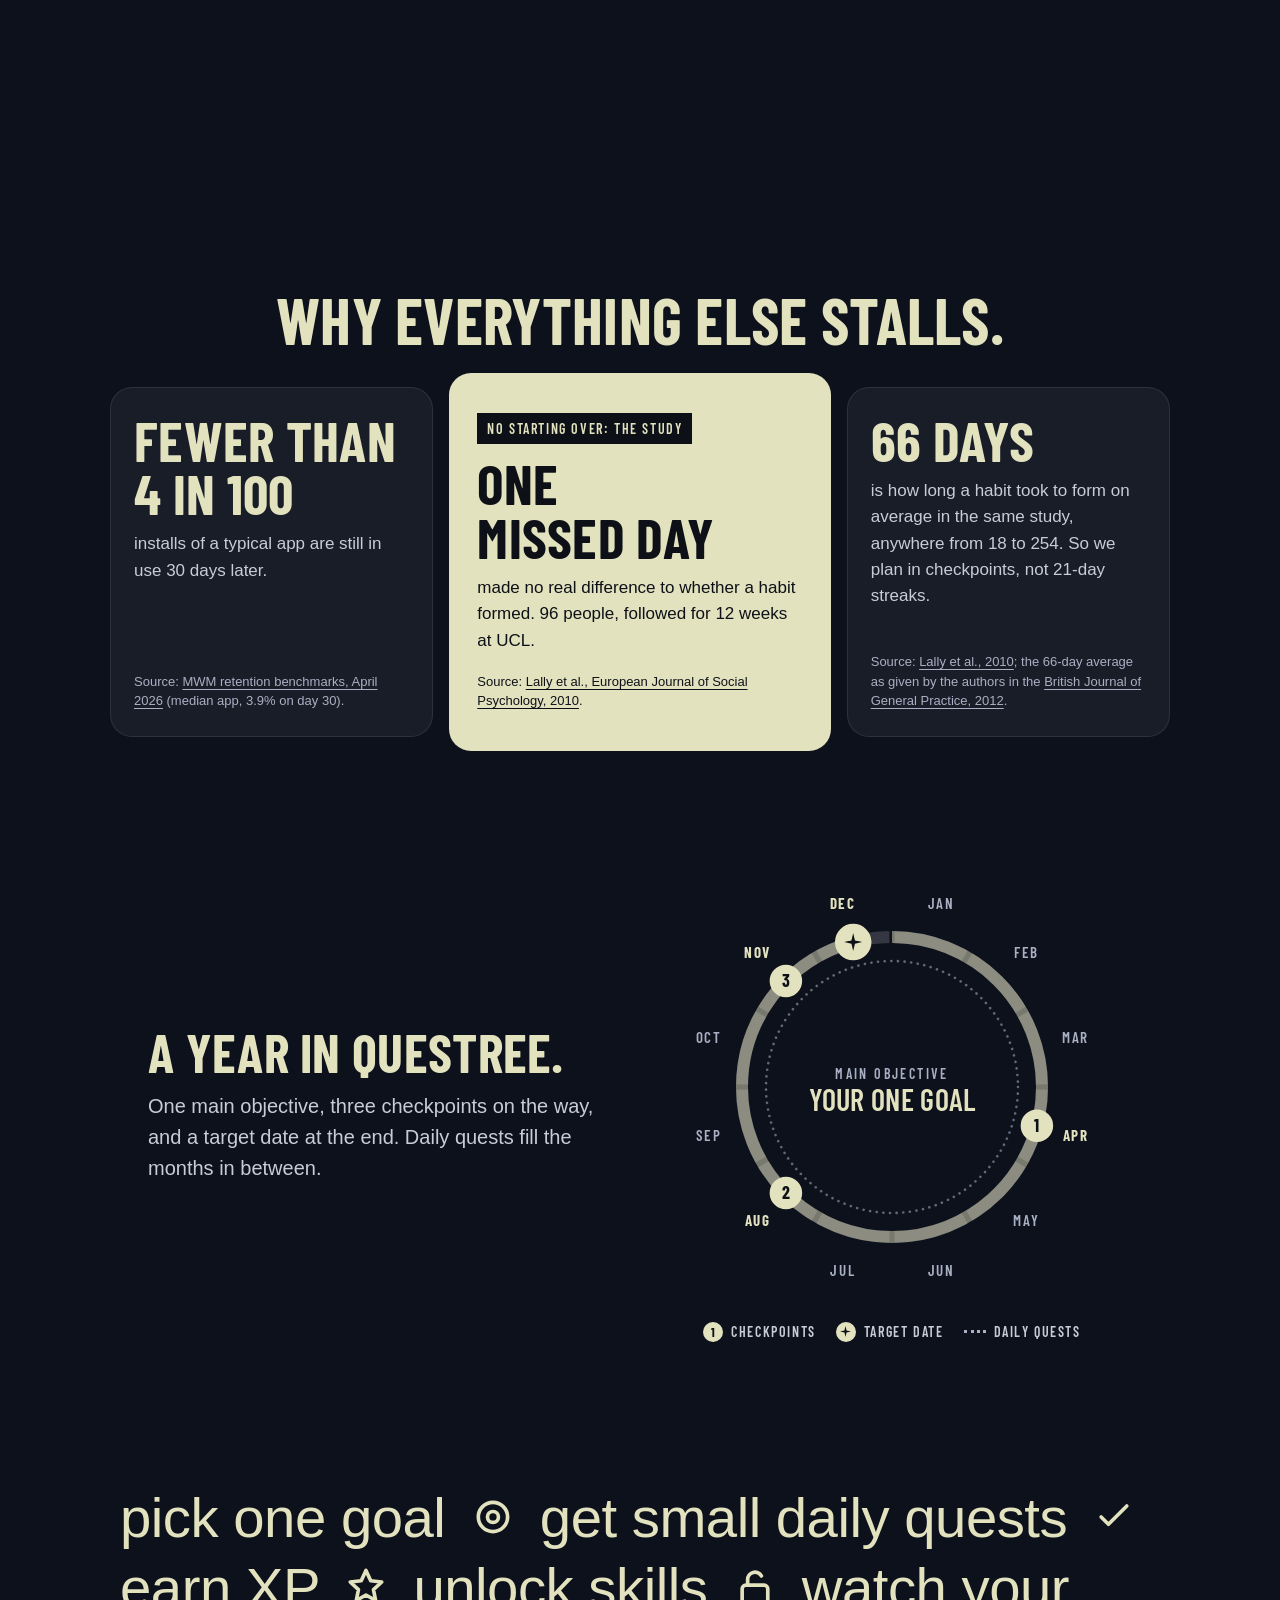
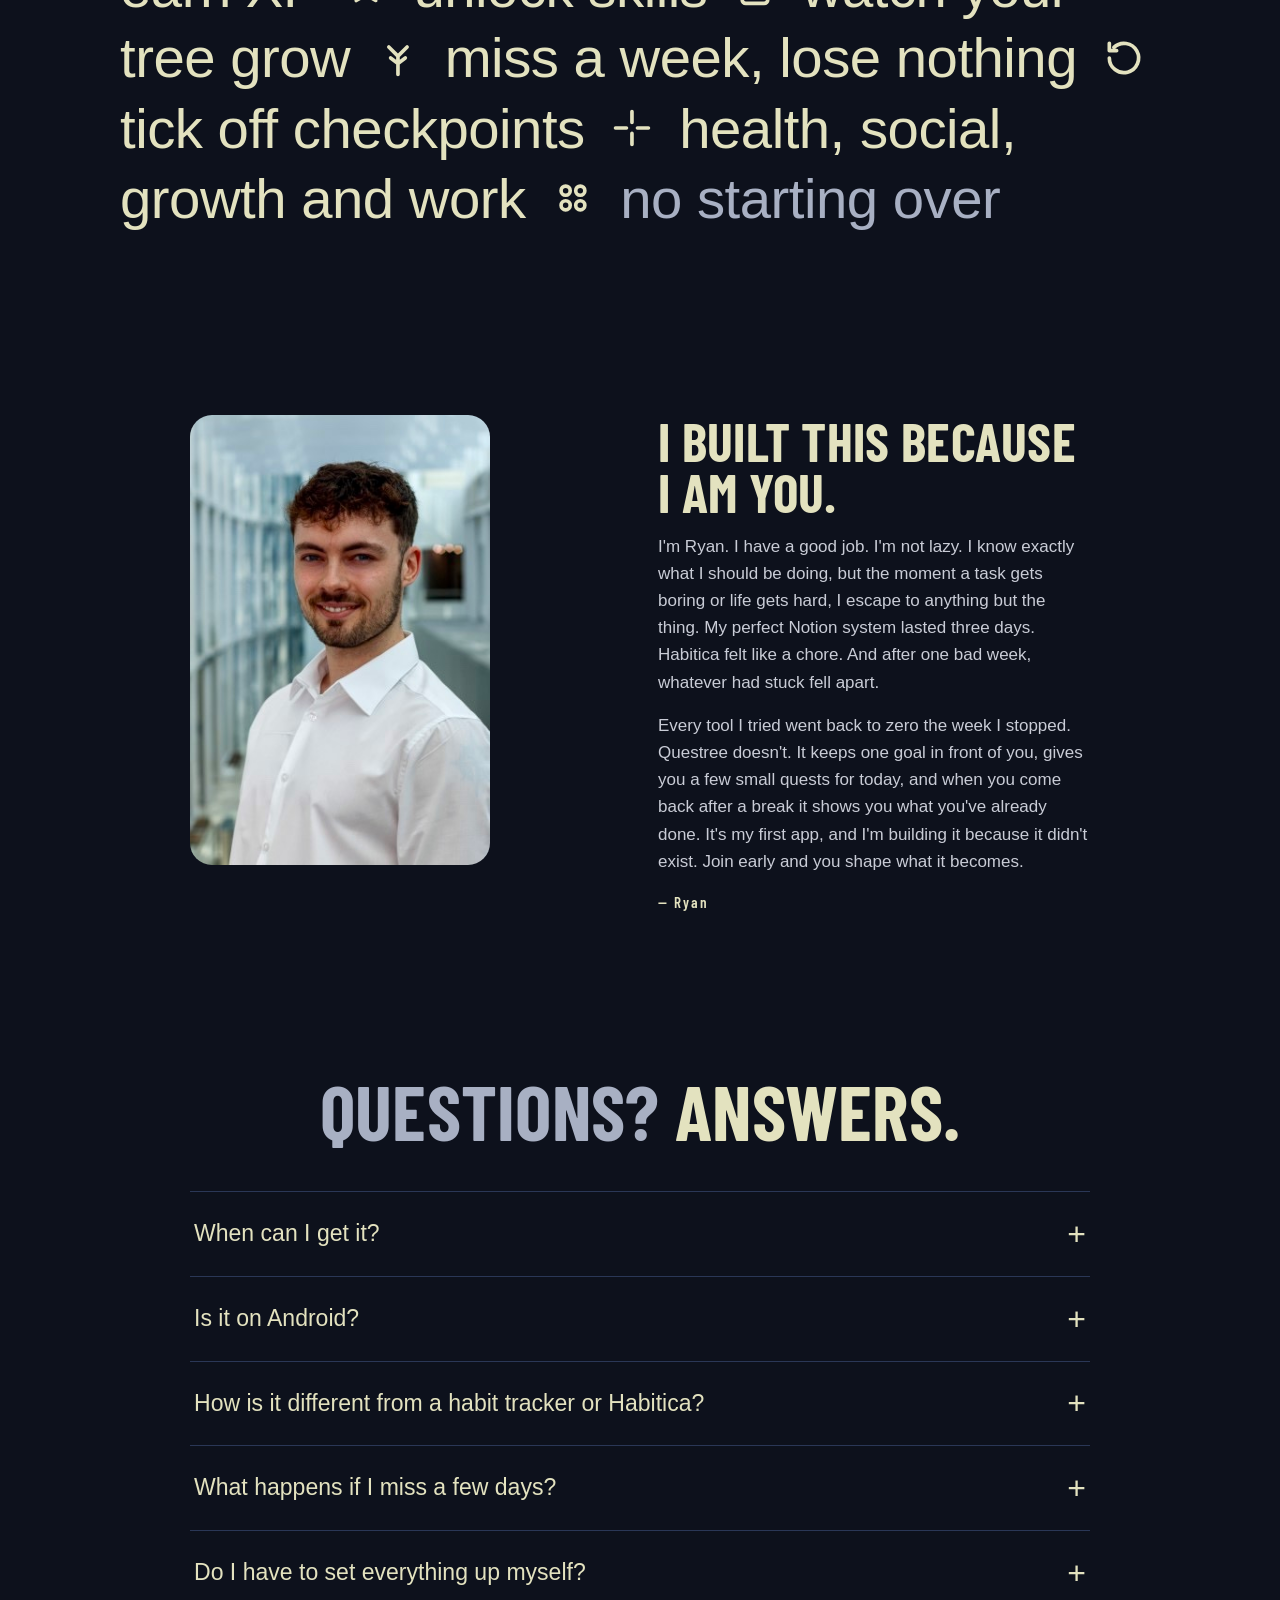
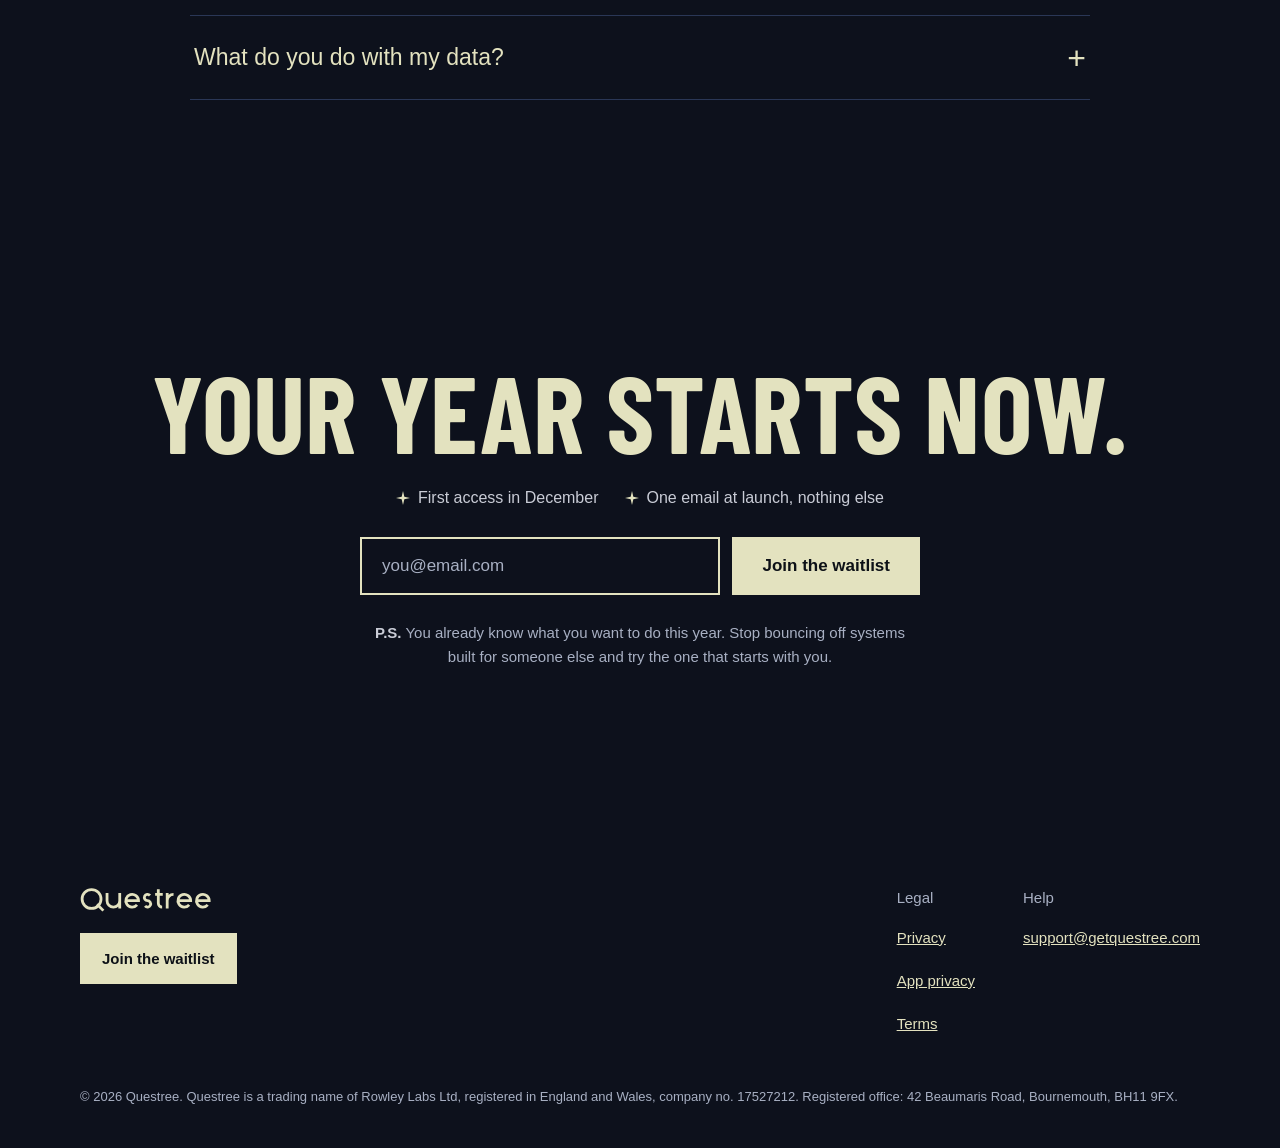
==== commit 4a10e22e: "S95 L9 page order on the friend's structure: scroll intro (the Q draws behind a small star, the name" ====
--- a/index.html
+++ b/index.html
@@ -21,6 +21,7 @@
 <link rel="preconnect" href="https://fonts.gstatic.com" crossorigin>
 <link href="https://fonts.googleapis.com/css2?family=Barlow+Condensed:wght@600;700&amp;display=swap" rel="stylesheet">
 <link rel="stylesheet" href="style.css">
+<script>if(!matchMedia("(prefers-reduced-motion: reduce)").matches)document.documentElement.className="js"</script>
 </head>
 <body>
 <a class="skip" href="#main">Skip to content</a>
@@ -28,8 +29,9 @@
 
 <main id="main">
 <section class="hero" id="top">
+<div class="hero-stage" data-intro>
 <svg class="hero-rings" aria-hidden="true" viewBox="0 0 800 800"><g fill="none" stroke="#fff"><circle cx="400" cy="400" r="120" stroke-opacity=".09"/><circle cx="400" cy="400" r="250" stroke-opacity=".07" stroke-dasharray="4 8"/><circle cx="400" cy="400" r="380" stroke-opacity=".06"/></g></svg>
-<svg class="wordmark" viewBox="-6 -6 1040 206" role="img" aria-label="Questree"><g fill="none" stroke="#E3E2BF" stroke-width="22"><circle class="qd" pathLength="1" cx="85" cy="96.5" r="74.5" transform="rotate(-90 85 96.5)"/><path class="qd" pathLength="1" d="M128 138 L178 188" style="animation-delay:.8s"/><path class="qd" pathLength="1" d="M207 49 V110 A50 50 0 0 0 307 110 V49 M307 110 V171" style="animation-delay:0.25s"/><path class="qd" pathLength="1" d="M355 110 H455 A50 50 0 1 0 443.3 142.1" style="animation-delay:0.34s"/><path class="qd" pathLength="1" d="M545.2 69 A25 25 0 1 0 526 110 A25 25 0 1 1 506.8 151.1" style="animation-delay:0.43s"/><path class="qd" pathLength="1" d="M611 20 V130 A30 30 0 0 0 641 160 M586 60 H646" style="animation-delay:0.52s"/><path class="qd" pathLength="1" d="M681 171 V49 M681 110 A50 50 0 0 1 731 60" style="animation-delay:0.61s"/><path class="qd" pathLength="1" d="M766 110 H866 A50 50 0 1 0 854.3 142.1" style="animation-delay:0.70s"/><path class="qd" pathLength="1" d="M912 110 H1012 A50 50 0 1 0 1000.3 142.1" style="animation-delay:0.79s"/></g></svg>
+<svg class="wordmark" viewBox="-6 -6 1040 206" role="img" aria-label="Questree"><g fill="none" stroke="#E3E2BF" stroke-width="22"><circle class="qd" pathLength="1" cx="85" cy="96.5" r="74.5" transform="rotate(-90 85 96.5)"/><path class="q-star" d="M85 -12 91.5 15.5 119 22 91.5 28.5 85 56 78.5 28.5 51 22 78.5 15.5Z" fill="#E3E2BF" stroke="none"/><path class="qd" pathLength="1" d="M128 138 L178 188" style="animation-delay:.8s"/><path class="qd" pathLength="1" d="M207 49 V110 A50 50 0 0 0 307 110 V49 M307 110 V171" style="animation-delay:0.25s"/><path class="qd" pathLength="1" d="M355 110 H455 A50 50 0 1 0 443.3 142.1" style="animation-delay:0.34s"/><path class="qd" pathLength="1" d="M545.2 69 A25 25 0 1 0 526 110 A25 25 0 1 1 506.8 151.1" style="animation-delay:0.43s"/><path class="qd" pathLength="1" d="M611 20 V130 A30 30 0 0 0 641 160 M586 60 H646" style="animation-delay:0.52s"/><path class="qd" pathLength="1" d="M681 171 V49 M681 110 A50 50 0 0 1 731 60" style="animation-delay:0.61s"/><path class="qd" pathLength="1" d="M766 110 H866 A50 50 0 1 0 854.3 142.1" style="animation-delay:0.70s"/><path class="qd" pathLength="1" d="M912 110 H1012 A50 50 0 1 0 1000.3 142.1" style="animation-delay:0.79s"/></g></svg>
 <span class="eyebrow rise" style="animation-delay:.9s">Early access · iPhone · December</span>
 <h1 class="cond rise" style="animation-delay:1s"><span>One goal.</span><span>Daily quests that move it.</span><span>No starting over.</span></h1>
 <p class="lede rise" style="animation-delay:1.1s">Pick one thing, get daily quests tied to it, and come back easily after a break.</p>
@@ -41,6 +43,9 @@
 </form>
 <p class="join-err" role="alert" hidden>That didn't go through. Check the email and try again.</p>
 <span class="note">One email at launch. Nothing else.</span>
+</div>
+<button type="button" class="intro-skip" data-skip hidden>Skip intro</button>
+<span class="intro-hint" data-hint aria-hidden="true" hidden>Scroll</span>
 </div>
 </section>
 
@@ -99,153 +104,6 @@
 </svg>
 <figcaption class="w-key"><span><i class="k-cp">1</i>Checkpoints</span><span><i class="k-end"><svg viewBox="0 0 24 24" width="11" height="11" aria-hidden="true" focusable="false"><path fill="currentColor" d="M12 0 14.3 9.7 24 12 14.3 14.3 12 24 9.7 14.3 0 12 9.7 9.7Z"/></svg></i>Target date</span><span><i class="k-q"></i>Daily quests</span></figcaption>
 </figure>
-</section>
-
-<section class="steps" aria-labelledby="steps-h">
-<div class="steps-head"><span class="eyebrow">How it works</span><h2 class="cond h2" id="steps-h">Three steps.</h2></div>
-<ol class="steps-grid">
-<li class="step"><b>1</b><strong class="cond">Pick your one goal</strong><span>Write the one thing you want and set a target date.</span></li>
-<li class="step"><b>2</b><strong class="cond">Daily quests that move it</strong><span>Small quests each day, tied to your goal. Each one you log earns XP.</span></li>
-<li class="step"><b>3</b><strong class="cond">Miss a day? Pick up where you left off.</strong><span>There is no streak to lose. A card shows your progress so far.</span></li>
-</ol>
-</section>
-
-<div class="app-head">
-<span class="eyebrow">The app</span>
-<h2 class="cond h2">Four screens. Have a go.</h2>
-<p class="lede">These are working copies of the app's own screens, not pictures of them.</p>
-</div>
-
-<section class="shot" id="home" aria-labelledby="home-h">
-<div class="shot-copy">
-<span class="eyebrow">Home</span>
-<h2 class="cond" id="home-h">Your goal, and today's part of it.</h2>
-<p class="lede">Your goal sits on a line from the day you started to your target date, with today's quests under it.</p>
-<span class="try">Try it: tap a quest to log it</span>
-</div>
-<div class="phone-wrap">
-<div class="phone" data-phone="home" role="group" aria-label="Questree Home screen, working copy">
-<div class="scr g-home">
-<div class="p-top" aria-hidden="true"><svg viewBox="0 0 24 24" width="20" height="20" aria-hidden="true" focusable="false"><path d="M3 6h18M3 12h18M3 18h18" stroke="#fff" stroke-width="2" stroke-linecap="round"/></svg><div class="counters" aria-hidden="true"><span class="counter"><svg viewBox="0 0 24 24" width="19" height="19" aria-hidden="true" focusable="false"><path fill="var(--flame)" d="M12 1.5c1.2 4.2 6.5 6.6 6.5 12.4a6.5 6.5 0 0 1-13 0c0-2.2.9-3.9 2.2-5 .3 1.7 1.2 2.6 2.1 2.9C9.3 8.3 10.4 4.8 12 1.5z"/><path d="M12.2 8.5c.4 1.8 2.2 2.9 2.5 4.8" fill="none" stroke="#fff" stroke-opacity=".55" stroke-width="1.3" stroke-linecap="round"/></svg><span data-flame>22</span></span><span class="counter"><svg viewBox="0 0 24 24" width="19" height="19" aria-hidden="true" focusable="false"><path fill="var(--bolt)" d="M13 2 4 14h7l-1 8 9-12h-7z"/></svg><span data-xp>1,240</span></span></div></div>
-<div class="h-date" aria-hidden="true">Saturday 14 November</div>
-<div class="week" aria-hidden="true"><span class="day logged">MON<b>9</b></span><span class="day logged">TUE<b>10</b></span><span class="day">WED<b>11</b></span><span class="day logged">THU<b>12</b></span><span class="day logged">FRI<b>13</b></span><span class="day today">SAT<b>14</b></span><span class="day">SUN<b>15</b></span></div>
-<div class="obj panel">
-<div class="coin" aria-hidden="true"><svg class="star" viewBox="0 0 24 24" width="18" height="18" aria-hidden="true" focusable="false"><path fill="var(--cream)" d="M12 0 14.3 9.7 24 12 14.3 14.3 12 24 9.7 14.3 0 12 9.7 9.700Z"/></svg></div>
-<div class="p-lab">Main objective</div>
-<div class="obj-title">Run a half marathon</div>
-<div class="tl" aria-hidden="true"><span class="tl-pct">42%</span><span class="tl-cp" style="left:30%">CP1</span><span class="tl-cp" style="left:68%">CP2</span><div class="tl-track"><div class="tl-fill"></div></div><span class="tl-end">May 2027</span></div>
-<span class="sr">42% of the time to May 2027 used. Two checkpoints on the way.</span>
-</div>
-<div class="prog" aria-hidden="true"><span data-prog>0/2</span><span class="prog-bar"><i></i></span><span class="prog-ring"></span></div>
-<div class="p-lab q-lab" data-open-lab>Today's quests</div>
-<div class="q-list" data-open>
-<button type="button" class="q" data-quest style="--a:var(--area-health)" aria-pressed="false">
-<span class="q-ic"><span class="glyph"><svg viewBox="0 0 24 24" width="20" height="20" aria-hidden="true" focusable="false"><path fill="currentColor" d="M13.5 5.5Q14.3 5.5 14.9 4.9Q15.5 4.3 15.5 3.5Q15.5 2.7 14.9 2.1Q14.3 1.5 13.5 1.5Q12.7 1.5 12.1 2.1Q11.5 2.7 11.5 3.5Q11.5 4.3 12.1 4.9Q12.7 5.5 13.5 5.5ZM9.9 19.4 10.9 15 13 17V23H15V15.5L12.9 13.5L13.5 10.5Q14.5 11.7 15.9 12.3Q17.4 13 19 13V11Q17.6 11 16.5 10.3Q15.3 9.7 14.7 8.6L13.7 7Q13 6 12 6Q11.9 6 11.6 6Q11.3 6.1 11.2 6.1L6 8.3V13H8V9.6L9.8 8.9L8.2 17L3.3 16L2.9 18Z"/></svg></span><svg class="tick" viewBox="0 0 38 38" width="22" height="22" aria-hidden="true" focusable="false"><path pathLength="1" d="M11 19.5 16.5 25 27.5 13.5" fill="none" stroke="#9fd0c0" stroke-width="4" stroke-linecap="round" stroke-linejoin="round"/></svg></span>
-<span class="q-tx"><span class="q-t">Easy 20-minute run</span><span class="q-a">health</span></span><span class="sr">Tap to log or undo.</span>
-</button>
-<button type="button" class="q" data-quest style="--a:var(--area-growth)" aria-pressed="false">
-<span class="q-ic"><span class="glyph"><svg viewBox="0 0 24 24" width="20" height="20" aria-hidden="true" focusable="false"><path fill="currentColor" d="M12 21.5Q11 20.9 9.4 20.4Q7.8 20 6.5 20Q3.7 20 1.7 21Q1.6 21.1 1.5 21.1Q1.3 21.1 1.1 20.9Q1 20.8 1 20.6V6Q1.8 5.4 3 5Q4.6 4.5 6.5 4.5Q8.1 4.5 9.4 4.8Q11 5.2 12 6Q13 5.2 14.6 4.8Q15.9 4.5 17.5 4.5Q19.4 4.5 21 5Q22.2 5.4 23 6V20.6Q23 20.8 22.9 20.9Q22.7 21.1 22.5 21.1Q22.4 21.1 22.3 21Q20.3 20 17.5 20Q16.2 20 14.6 20.4Q13 20.9 12 21.5ZM12 8V19.5Q13 18.9 14.6 18.4Q16.2 18 17.5 18Q19.4 18 21 18.5V7Q19.4 6.5 17.5 6.5Q16.2 6.5 14.6 6.9Q13 7.4 12 8ZM13 11.5Q14.6 10.5 17.5 10.5Q18.9 10.5 20 10.8V9.2Q18.7 9 17.5 9Q14.9 9 13 9.8ZM17.5 11.7Q14.9 11.7 13 12.5V14.2Q14.7 13.2 17.5 13.2Q19.1 13.2 20 13.4V11.9Q18.8 11.7 17.5 11.7ZM20 14.6Q18.7 14.3 17.5 14.3Q14.8 14.3 13 15.1V16.8Q14.7 15.8 17.5 15.8Q19.1 15.8 20 16.1Z"/></svg></span><svg class="tick" viewBox="0 0 38 38" width="22" height="22" aria-hidden="true" focusable="false"><path pathLength="1" d="M11 19.5 16.5 25 27.5 13.5" fill="none" stroke="#9fd0c0" stroke-width="4" stroke-linecap="round" stroke-linejoin="round"/></svg></span>
-<span class="q-tx"><span class="q-t">Read 10 pages</span><span class="q-a">growth</span></span><span class="sr">Tap to log or undo.</span>
-</button>
-</div>
-<div class="p-lab q-lab" data-done-lab hidden>1 done today</div>
-<div class="q-list" data-done></div>
-</div>
-<button type="button" class="undo" data-undo hidden>UNDO</button>
-<div class="tabs" aria-hidden="true"><span class="tab on"><svg viewBox="0 0 24 24" width="17" height="17" fill="none" stroke="currentColor" stroke-width="2" stroke-linecap="round" stroke-linejoin="round"><path d="M3 11l9-8 9 8v9a1 1 0 0 1-1 1h-5v-6H9v6H4a1 1 0 0 1-1-1z"/></svg>Home</span><span class="tab"><svg viewBox="0 0 24 24" width="17" height="17" fill="none" stroke="currentColor" stroke-width="2" stroke-linecap="round" stroke-linejoin="round"><path d="M9 11l3 3 8-8M20 12v7a1 1 0 0 1-1 1H5a1 1 0 0 1-1-1V5a1 1 0 0 1 1-1h11"/></svg>Quests</span><span class="plus"><svg viewBox="0 0 24 24" width="16" height="16"><path d="M12 5v14M5 12h14" stroke="#0d1117" stroke-width="2.2" stroke-linecap="round"/></svg></span><span class="tab"><svg viewBox="0 0 24 24" width="17" height="17" fill="none" stroke="currentColor" stroke-width="2" stroke-linecap="round" stroke-linejoin="round"><path d="M6 3v12M18 9a3 3 0 1 0 0-6 3 3 0 0 0 0 6zM6 21a3 3 0 1 0 0-6 3 3 0 0 0 0 6zM18 9a9 9 0 0 1-9 9"/></svg>Skills</span><span class="tab"><svg viewBox="0 0 24 24" width="17" height="17" fill="none" stroke="currentColor" stroke-width="2" stroke-linecap="round" stroke-linejoin="round"><path d="M20 21v-2a4 4 0 0 0-4-4H8a4 4 0 0 0-4 4v2M12 11a4 4 0 1 0 0-8 4 4 0 0 0 0 8z"/></svg>You</span></div>
-<span class="sr" role="status" data-say></span>
-</div>
-<button type="button" class="replay" hidden data-replay>Reset</button>
-</div>
-</section>
-
-<section class="shot flip" id="skills" aria-labelledby="skills-h">
-<div class="shot-copy">
-<span class="eyebrow">Skills</span>
-<h2 class="cond" id="skills-h">XP builds skill trees.</h2>
-<p class="lede">Every log earns XP, XP becomes skill points, and you choose which tree each point goes on: Health, Social, Growth or Work.</p>
-<span class="try">Try it: tap a glowing skill</span>
-</div>
-<div class="phone-wrap">
-<div class="phone" data-phone="skills" role="group" aria-label="Questree Skills screen, working copy">
-<div class="scr g-skills">
-<div class="s-head">
-<div class="p-title">Skill trees</div>
-<div class="pill" data-pill>1 skill point available</div>
-<div class="count" data-count hidden><b>0</b>skill points available</div>
-</div>
-<div class="next-bar"><div class="p-lab">Next skill in 580 XP</div><div class="next-track"><i></i></div></div>
-<div class="ladders">
-<div class="ladder" style="--a:var(--area-health)" data-area="Health" data-own="2"><h3>health</h3><ul class="nodes" aria-label="Health skill tree, 2 of 10 unlocked"><li class="lock"><span class="node"><svg viewBox="0 0 24 24" width="13" height="13" aria-hidden="true" focusable="false"><path fill="currentColor" d="M16 17V19H2V17L2.1 16.6Q2.2 16.1 2.4 15.6Q2.9 14.9 3.5 14.4Q4.4 13.8 5.6 13.4Q7 13 9 13Q12.1 13 13.9 14Q15.2 14.8 15.8 16Q16 16.5 16 17ZM12.5 7.5Q12.5 6.4 11.9 5.6Q11.3 4.7 10.3 4.3Q9.4 3.8 8.3 4.1Q7.3 4.3 6.5 5Q5.8 5.8 5.6 6.8Q5.3 7.9 5.8 8.8Q6.2 9.8 7.1 10.4Q7.9 11 9 11Q10.5 11 11.5 10Q12.5 9 12.5 7.5ZM15.9 13Q16.9 13.7 17.4 14.8Q18 15.8 18 17V19H22V17L21.9 16.6Q21.8 16.2 21.6 15.7Q21.3 15 20.7 14.6Q20 13.9 18.9 13.5Q17.6 13.1 15.9 13ZM15 4Q13.9 4 13.1 4.6Q14 5.9 14 7.5Q14 9.1 13.1 10.4Q13.9 11 15 11Q16.5 11 17.5 10Q18.5 9 18.5 7.5Q18.5 6 17.5 5Q16.5 4 15 4Z"/></svg></span></li><li class="lock"><span class="node"><svg viewBox="0 0 24 24" width="13" height="13" aria-hidden="true" focusable="false"><path fill="currentColor" d="M12 6V9L16 5L12 1V4Q9.8 4 8 5.1Q6.1 6.1 5.1 8Q4 9.8 4 12Q4 14.3 5.2 16.3L6.7 14.8Q6 13.5 6 12Q6 10.4 6.8 9Q7.6 7.6 9 6.8Q10.4 6 12 6ZM18.8 7.7 17.3 9.2Q18 10.5 18 12Q18 13.6 17.2 15Q16.4 16.4 15 17.2Q13.6 18 12 18V15L8 19L12 23V20Q14.2 20 16 18.9Q17.9 17.9 18.9 16Q20 14.2 20 12Q20 9.7 18.8 7.7Z"/></svg></span></li><li class="lock"><span class="node"><svg viewBox="0 0 24 24" width="13" height="13" aria-hidden="true" focusable="false"><path fill="currentColor" d="M18 2Q17.3 2 16.6 2.6Q16 3.3 16 4H8Q8 3.3 7.4 2.6Q6.7 2 6 2H2V11Q2 11.8 2.6 12.4Q3.2 13 4 13H6.2Q6.5 14.7 7.6 15.7Q8.8 16.8 11 17V19.1Q10 19.2 9.3 19.7Q8.7 20.1 8.4 20.7Q8.2 21.1 8.1 21.6L8 22H16L15.9 21.6Q15.8 21.1 15.6 20.7Q15.3 20.1 14.7 19.7Q14 19.2 13 19.1V17Q15.2 16.8 16.4 15.7Q17.5 14.7 17.8 13H20Q20.8 13 21.4 12.4Q22 11.8 22 11V2ZM6 11H4V4H6ZM20 11H18V4H20Z"/></svg></span></li><li class="lock"><span class="node"><svg viewBox="0 0 24 24" width="13" height="13" aria-hidden="true" focusable="false"><path fill="currentColor" d="M12.5 1.5Q11.2 1.5 10.1 2.3Q9 3.1 8.7 4.4Q7.9 4 7 4Q5.3 4 4.2 5.2Q3 6.3 3 8Q3 9.4 3.8 10.5Q4.7 11.5 6 11.9V19H19V11.9Q20.3 11.5 21.2 10.5Q22 9.4 22 8Q22 6.3 20.8 5.2Q19.6 4 18 4Q17.2 4 16.3 4.4Q15.9 3.1 14.9 2.3Q13.8 1.5 12.5 1.5ZM12 10.5H13V17.5H12ZM9 12.5H10V17.5H9ZM15 12.5H16V17.5H15ZM6 20V21Q6 21.4 6.3 21.7Q6.6 22 7 22H18Q18.4 22 18.7 21.7Q19 21.4 19 21V20Z"/></svg></span></li><li class="lock"><span class="node"><svg viewBox="0 0 24 24" width="13" height="13" aria-hidden="true" focusable="false"><path fill="currentColor" d="M12.5 7Q12.5 6.2 13.1 5.6Q13.7 5 14.5 5H18Q18.8 5 19.4 5.6Q20 6.2 20 7V9.1Q19.1 9.5 18.6 10.2Q18 11 18 12V14H12.5ZM6 12V14H11.5V7Q11.5 6.2 10.9 5.6Q10.3 5 9.5 5H6Q5.2 5 4.6 5.6Q4 6.2 4 7V9.1Q4.9 9.5 5.4 10.2Q6 11 6 12ZM20.7 10Q19.9 10.1 19.5 10.7Q19 11.3 19 12.1V15H5V12Q5 11.2 4.4 10.6Q3.8 10 3 10Q2.2 10 1.6 10.6Q1 11.2 1 12V17Q1 17.8 1.6 18.4Q2.2 19 3 19V21H5V19H19V21H21V19Q21.8 19 22.4 18.4Q23 17.8 23 17V12Q23 11.1 22.3 10.5Q21.6 9.9 20.7 10Z"/></svg></span></li><li class="lock"><span class="node"><svg viewBox="0 0 24 24" width="13" height="13" aria-hidden="true" focusable="false"><path fill="currentColor" d="M20.6 14.9 22 13.5 20.6 12 17 15.6 8.4 7 12 3.4 10.5 2 9.1 3.4 7.7 2 5.6 4.1 4.1 2.7 2.7 4.1 4.1 5.6 2 7.7 3.4 9.1 2 10.5 3.4 12 7 8.4 15.6 17 12 20.6 13.5 22 14.9 20.6 16.3 22 18.4 19.9 19.9 21.3 21.3 19.9 19.9 18.4 22 16.3Z"/></svg></span></li><li class="lock"><span class="node"><svg viewBox="0 0 24 24" width="13" height="13" aria-hidden="true" focusable="false"><path fill="currentColor" d="M20 10Q20.7 11.1 20.3 13.1Q20 15 19 17.1Q18 19.1 16.9 20.6Q15.8 22 15 22Q14.2 22 13.7 21.8Q13.4 21.7 12.9 21.4Q12.7 21.2 12.5 21.1Q12.3 21 12 21Q11.7 21 11.5 21.1Q11.3 21.2 11.1 21.4Q10.6 21.7 10.3 21.8Q9.8 22 9 22Q8.2 22 7.1 20.6Q6 19.1 5 17.1Q4 15 3.7 13.1Q3.3 11.1 4 10Q5.4 7.9 7.5 7.5Q9.3 7.1 11 8V5Q9.4 5.9 8.1 6Q7 6.2 6.1 5.9Q5.4 5.6 4.9 5.1Q4.5 4.7 4.3 4.2L4.1 3.8L4.4 3.4Q4.8 3 5.3 2.8Q6 2.5 6.8 2.5Q7.7 2.5 8.7 3Q9.8 3.7 11 5V3H13V8Q14.7 7.1 16.5 7.5Q18.6 7.9 20 10Z"/></svg></span></li><li class="next ready"><button type="button" class="node" data-node aria-label="Health, level 3, ready to unlock"><svg viewBox="0 0 24 24" width="13" height="13" aria-hidden="true" focusable="false"><path fill="currentColor" d="M19 19H5V8H19ZM19 3H18V1H16V3H8V1H6V3H5Q4.2 3 3.6 3.6Q3 4.2 3 5V19Q3 19.8 3.6 20.4Q4.2 21 5 21H19Q19.8 21 20.4 20.4Q21 19.8 21 19V5Q21 4.2 20.4 3.6Q19.8 3 19 3ZM16.5 11.1 15.5 10 10.6 14.9 8.5 12.8 7.4 13.8 10.6 17Z"/></svg></button></li><li class="own"><span class="node"><svg viewBox="0 0 24 24" width="13" height="13" aria-hidden="true" focusable="false"><path fill="currentColor" d="M17.8 4.1 15.2 6 16.1 9.1 13.5 7.3 10.9 9.1 11.8 6 9.2 4.1 12.4 4 13.5 1 14.6 4ZM21.2 11 19.6 12.2 20.2 14.2 18.5 13.1 16.8 14.2 17.4 12.2 15.8 11 17.8 11 18.5 9 19.2 11ZM19 15.9Q19.4 15.9 19.8 16.2Q20.2 16.5 20.3 17Q20.4 17.4 20.2 17.8Q19.6 18.6 19.1 19.1Q17.2 21 14.6 21.7Q12 22.4 9.4 21.7Q6.8 21 4.9 19.1Q3 17.2 2.3 14.6Q1.7 12 2.3 9.4Q3 6.8 4.9 4.9Q5.5 4.3 6.2 3.8Q6.6 3.6 7 3.8Q7.5 3.9 7.8 4.3Q8.1 4.6 8.1 5.1Q7.9 7.2 8.6 9.3Q9.3 11.4 10.9 13.1Q12.6 14.7 14.7 15.4Q16.8 16.2 19 15.9ZM17.3 18Q15.2 17.9 13.1 17Q11.1 16.1 9.5 14.5Q7.9 12.9 7 10.9Q6.1 8.9 6 6.7Q4.6 8.2 4.2 10.2Q3.8 12.2 4.3 14.2Q4.9 16.2 6.4 17.6Q7.8 19.1 9.8 19.7Q11.8 20.2 13.8 19.8Q15.8 19.4 17.3 18Z"/></svg></span></li><li class="own"><span class="node"><svg viewBox="0 0 24 24" width="13" height="13" aria-hidden="true" focusable="false"><path fill="currentColor" d="M13.5 5.5Q14.3 5.5 14.9 4.9Q15.5 4.3 15.5 3.5Q15.5 2.7 14.9 2.1Q14.3 1.5 13.5 1.5Q12.7 1.5 12.1 2.1Q11.5 2.7 11.5 3.5Q11.5 4.3 12.1 4.9Q12.7 5.5 13.5 5.5ZM9.9 19.4 10.9 15 13 17V23H15V15.5L12.9 13.5L13.5 10.5Q14.5 11.7 15.9 12.3Q17.4 13 19 13V11Q17.6 11 16.5 10.3Q15.3 9.7 14.7 8.6L13.7 7Q13 6 12 6Q11.9 6 11.6 6Q11.3 6.1 11.2 6.1L6 8.3V13H8V9.6L9.8 8.9L8.2 17L3.3 16L2.9 18Z"/></svg></span></li></ul></div>
-<div class="ladder" style="--a:var(--area-social)" data-area="Social" data-own="1"><h3>social</h3><ul class="nodes" aria-label="Social skill tree, 1 of 10 unlocked"><li class="lock"><span class="node"><svg viewBox="0 0 24 24" width="13" height="13" aria-hidden="true" focusable="false"><path fill="currentColor" d="M15 12H17Q17 10.6 16.3 9.5Q15.7 8.3 14.5 7.7Q13.4 7 12 7V9Q13.3 9 14.1 9.9Q15 10.7 15 12ZM19 12H21Q21 9.6 19.8 7.5Q18.6 5.4 16.5 4.2Q14.4 3 12 3V5Q13.9 5 15.5 6Q17.1 6.9 18 8.5Q19 10.1 19 12ZM20 15.5Q18.1 15.5 16.5 15Q15.8 14.8 15.4 15.2L13.2 17.4Q11.1 16.3 9.4 14.6Q7.7 12.9 6.6 10.8L8.8 8.6Q9.2 8.2 9 7.5Q8.5 5.9 8.5 4Q8.5 3.6 8.2 3.3Q7.9 3 7.5 3H4Q3.6 3 3.3 3.3Q3 3.6 3 4Q3 7.4 4.3 10.5Q5.6 13.6 8 16Q10.4 18.4 13.5 19.7Q16.6 21 20 21Q20.4 21 20.7 20.7Q21 20.4 21 20V16.5Q21 16.1 20.7 15.8Q20.4 15.5 20 15.5Z"/></svg></span></li><li class="lock"><span class="node"><svg viewBox="0 0 24 24" width="13" height="13" aria-hidden="true" focusable="false"><path fill="currentColor" d="M19 19V8H5V19ZM16 1H18V3H19Q19.8 3 20.4 3.6Q21 4.2 21 5V19Q21 19.8 20.4 20.4Q19.8 21 19 21H5Q4.2 21 3.6 20.4Q3 19.8 3 19V5Q3 4.2 3.6 3.6Q4.2 3 5 3H6V1H8V3H16ZM12 17.2 11.4 16.6H11.4Q9.5 14.9 9 14.2Q8 13 8 12.1Q8 11.1 8.6 10.5Q9.3 9.8 10.2 9.8Q11.3 9.8 12 10.6Q12.7 9.8 13.8 9.8Q14.7 9.8 15.4 10.5Q16 11.1 16 12.1Q16 13 15 14.2Q14.5 14.9 12.6 16.6Z"/></svg></span></li><li class="lock"><span class="node"><svg viewBox="0 0 24 24" width="13" height="13" aria-hidden="true" focusable="false"><path fill="currentColor" d="M18 14H14V18H10V14H6V10H10V6H14V10H18ZM19 3H5Q4.2 3 3.6 3.6Q3 4.2 3 5V19Q3 19.8 3.6 20.4Q4.2 21 5 21H19Q19.8 21 20.4 20.4Q21 19.8 21 19V5Q21 4.2 20.4 3.6Q19.8 3 19 3Z"/></svg></span></li><li class="lock"><span class="node"><svg viewBox="0 0 24 24" width="13" height="13" aria-hidden="true" focusable="false"><path fill="currentColor" d="M15 14Q13.5 14 11.7 14.4Q9.7 15 8.5 15.8Q7 16.8 7 18V20H23V18Q23 16.8 21.5 15.8Q20.3 15 18.3 14.4Q16.5 14 15 14ZM6 10V7H4V10H1V12H4V15H6V12H9V10ZM15 12Q16.6 12 17.8 10.8Q19 9.7 19 8Q19 6.3 17.8 5.2Q16.6 4 15 4Q13.4 4 12.2 5.2Q11 6.3 11 8Q11 9.7 12.2 10.8Q13.4 12 15 12Z"/></svg></span></li><li class="lock"><span class="node"><svg viewBox="0 0 24 24" width="13" height="13" aria-hidden="true" focusable="false"><path fill="currentColor" d="M5 11 6.5 6.5H17.5L19 11ZM17.5 16Q16.9 16 16.4 15.6Q16 15.1 16 14.5Q16 13.9 16.4 13.4Q16.9 13 17.5 13Q18.1 13 18.6 13.4Q19 13.9 19 14.5Q19 15.1 18.6 15.6Q18.1 16 17.5 16ZM6.5 16Q5.9 16 5.4 15.6Q5 15.1 5 14.5Q5 13.9 5.4 13.4Q5.9 13 6.5 13Q7.1 13 7.6 13.4Q8 13.9 8 14.5Q8 15.1 7.6 15.6Q7.1 16 6.5 16ZM18.9 6Q18.8 5.6 18.4 5.3Q18 5 17.5 5H6.5Q6 5 5.6 5.3Q5.2 5.6 5.1 6L3 12V20Q3 20.4 3.3 20.7Q3.6 21 4 21H5Q5.4 21 5.7 20.7Q6 20.4 6 20V19H18V20Q18 20.4 18.3 20.7Q18.6 21 19 21H20Q20.4 21 20.7 20.7Q21 20.4 21 20V12Z"/></svg></span></li><li class="lock"><span class="node"><svg viewBox="0 0 24 24" width="13" height="13" aria-hidden="true" focusable="false"><path fill="currentColor" d="M11 9H9V2H7V9H5V2H3V9Q3 10.6 4.1 11.7Q5.2 12.9 6.8 13V22H9.2V13Q10.8 12.9 11.9 11.7Q13 10.6 13 9V2H11ZM16 6V14H18.5V22H21V2Q19.7 2 18.5 2.6Q17.4 3.2 16.7 4.2Q16 5.1 16 6Z"/></svg></span></li><li class="lock"><span class="node"><svg viewBox="0 0 24 24" width="13" height="13" aria-hidden="true" focusable="false"><path fill="currentColor" d="M12 21.3 10.5 20Q7.3 17.1 6 15.8Q4 13.7 3.1 12.1Q2 10.3 2 8.5Q2 7 2.7 5.7Q3.5 4.5 4.7 3.7Q6 3 7.5 3Q8.8 3 10 3.6Q11.2 4.1 12 5.1Q12.8 4.1 14 3.6Q15.2 3 16.5 3Q18 3 19.3 3.7Q20.5 4.5 21.3 5.7Q22 7 22 8.5Q22 10.3 20.9 12.1Q20 13.7 18 15.8Q16.7 17.1 13.5 20Z"/></svg></span></li><li class="lock"><span class="node"><svg viewBox="0 0 24 24" width="13" height="13" aria-hidden="true" focusable="false"><path fill="currentColor" d="M11 6H14L17.3 2.7Q17.6 2.4 18 2.4Q18.4 2.4 18.7 2.7L21.3 5.3Q21.6 5.6 21.6 6Q21.6 6.4 21.3 6.7L19 9H11V11Q11 11.4 10.7 11.7Q10.4 12 10 12Q9.6 12 9.3 11.7Q9 11.4 9 11V8Q9 7.2 9.6 6.6Q10.2 6 11 6ZM5 11V15L2.7 17.3Q2.4 17.6 2.4 18Q2.4 18.4 2.7 18.7L5.3 21.3Q5.6 21.6 6 21.6Q6.4 21.6 6.7 21.3L11 17H15Q15.4 17 15.7 16.7Q16 16.4 16 16V15H17Q17.4 15 17.7 14.7Q18 14.4 18 14V13H19Q19.4 13 19.7 12.7Q20 12.4 20 12V11H13V12Q13 12.8 12.4 13.4Q11.8 14 11 14H9Q8.2 14 7.6 13.4Q7 12.8 7 12V9Z"/></svg></span></li><li class="next ready"><button type="button" class="node" data-node aria-label="Social, level 2, ready to unlock"><svg viewBox="0 0 24 24" width="13" height="13" aria-hidden="true" focusable="false"><path fill="currentColor" d="M12 5.5Q13.5 5.5 14.5 6.5Q15.5 7.5 15.5 9Q15.5 10.5 14.5 11.5Q13.5 12.5 12 12.5Q10.5 12.5 9.5 11.5Q8.5 10.5 8.5 9Q8.5 7.5 9.5 6.5Q10.5 5.5 12 5.5ZM5 8Q5.8 8 6.5 8.4Q6.4 9.5 6.7 10.5Q7 11.5 7.6 12.4Q7.3 13.1 6.6 13.6Q5.9 14 5 14Q3.8 14 2.9 13.1Q2 12.2 2 11Q2 9.8 2.9 8.9Q3.8 8 5 8ZM19 8Q20.2 8 21.1 8.9Q22 9.8 22 11Q22 12.2 21.1 13.1Q20.2 14 19 14Q18.1 14 17.4 13.6Q16.7 13.1 16.4 12.4Q17 11.5 17.3 10.5Q17.6 9.5 17.5 8.4Q18.2 8 19 8ZM5.5 18.2Q5.5 17.2 6.4 16.4Q7.3 15.5 8.7 15Q10.2 14.5 12 14.5Q13.8 14.5 15.3 15Q16.7 15.5 17.6 16.4Q18.5 17.2 18.5 18.2V20H5.5ZM0 20V18.5Q0 17.5 1.3 16.7Q2.5 15.8 4.5 15.6Q3.5 16.7 3.5 18.2V20ZM24 20H20.5V18.2Q20.5 16.7 19.5 15.6Q21.5 15.8 22.7 16.7Q24 17.5 24 18.5Z"/></svg></button></li><li class="own"><span class="node"><svg viewBox="0 0 24 24" width="13" height="13" aria-hidden="true" focusable="false"><path fill="currentColor" d="M20 2H4Q3.2 2 2.6 2.6Q2 3.2 2 4V22L6 18H20Q20.8 18 21.4 17.4Q22 16.8 22 16V4Q22 3.2 21.4 2.6Q20.8 2 20 2ZM6 9H18V11H6ZM14 14H6V12H14ZM18 8H6V6H18Z"/></svg></span></li></ul></div>
-<div class="ladder" style="--a:var(--area-growth)" data-area="Growth" data-own="1"><h3>growth</h3><ul class="nodes" aria-label="Growth skill tree, 1 of 10 unlocked"><li class="lock"><span class="node"><svg viewBox="0 0 24 24" width="13" height="13" aria-hidden="true" focusable="false"><path fill="currentColor" d="M12 1 9 9 1 12 9 15 12 23 15 15 23 12 15 9Z"/></svg></span></li><li class="lock"><span class="node"><svg viewBox="0 0 24 24" width="13" height="13" aria-hidden="true" focusable="false"><path fill="currentColor" d="M18 15Q19.3 15 20.1 15.9Q21 16.7 21 18Q21 19.3 20.1 20.1Q19.3 21 18 21Q17 21 16.2 20.4Q15.5 19.9 15.2 19H14V17H15.2Q15.5 16.1 16.2 15.6Q17 15 18 15ZM18 17Q17.6 17 17.3 17.3Q17 17.6 17 18Q17 18.4 17.3 18.7Q17.6 19 18 19Q18.4 19 18.7 18.7Q19 18.4 19 18Q19 17.6 18.7 17.3Q18.4 17 18 17ZM18 8Q18.6 8 19 7.6Q19.5 7.2 19.5 6.6Q19.5 6 19 5.6Q18.6 5.2 18 5.2Q17.4 5.2 17 5.6Q16.5 6 16.5 6.6Q16.5 7.2 17 7.6Q17.4 8 18 8ZM18 2.6Q19.6 2.6 20.8 3.8Q22 4.9 22 6.6Q22 8.4 20 11.4Q19 12.9 18 14L17 12.8Q15.8 11.2 15 9.8Q14 7.9 14 6.6Q14 4.9 15.2 3.8Q16.4 2.6 18 2.6ZM8.8 17H10V19H8.8Q8.5 19.9 7.8 20.4Q7 21 6 21Q4.7 21 3.9 20.1Q3 19.3 3 18Q3 17 3.6 16.2Q4.1 15.5 5 15.2V14H7V15.2Q7.6 15.4 8.1 15.9Q8.6 16.4 8.8 17ZM6 17Q5.6 17 5.3 17.3Q5 17.6 5 18Q5 18.4 5.3 18.7Q5.6 19 6 19Q6.4 19 6.7 18.7Q7 18.4 7 18Q7 17.6 6.7 17.3Q6.4 17 6 17ZM6 3Q7.3 3 8.1 3.9Q9 4.7 9 6Q9 7 8.4 7.8Q7.9 8.5 7 8.8V10H5V8.8Q4.1 8.5 3.6 7.8Q3 7 3 6Q3 4.7 3.9 3.9Q4.7 3 6 3ZM6 5Q5.6 5 5.3 5.3Q5 5.6 5 6Q5 6.4 5.3 6.7Q5.6 7 6 7Q6.4 7 6.7 6.7Q7 6.4 7 6Q7 5.6 6.7 5.3Q6.4 5 6 5ZM11 19V17H13V19ZM7 13H5V11H7Z"/></svg></span></li><li class="lock"><span class="node"><svg viewBox="0 0 24 24" width="13" height="13" aria-hidden="true" focusable="false"><path fill="currentColor" d="M21.3 12.9Q21.4 14.1 20.9 15.1Q20.4 16.2 19.5 16.9L20.2 18.3Q20.6 19.1 20.3 19.8Q20 20.5 19.2 20.8L18.4 21Q18.2 21.1 17.9 21.1Q17.1 21.1 16.5 20.5L14.4 18Q13.1 17.8 12 16.9Q11.2 17.1 10.5 17.1Q9.1 17.1 8 16.4Q7.2 16.6 6.4 16.5Q5.2 16.6 4.1 16.1Q3 15.6 2.3 14.6Q1.7 13.7 1.6 12.5Q1.5 11.4 2 10.4Q1.5 9.2 1.9 8.1Q2.5 6.6 3.9 5.8Q4.3 4.5 5.4 3.8Q6.5 3 7.9 3.1Q9.1 2 10.7 1.9Q12.4 1.8 13.7 2.8Q14.3 2.6 15 2.6Q16 2.6 16.9 3Q17.9 3.4 18.5 4.2Q20 4.6 21 5.9Q22 7.1 22.1 8.7Q22.2 10.4 21.2 11.8Q21.3 12.4 21.3 12.9ZM16.3 11.5Q16.8 11.5 17.1 11.8Q17.3 12.1 17.3 12.6Q17.3 13 17.1 13.3Q16.8 13.5 16.4 13.5H15.7Q15.2 15 14.1 15.8L14.9 16.1Q18 16 19 14.5Q19.5 13.7 19.4 12.8V12.8Q19.4 11.8 18.6 11Q17.8 10.3 16.7 10.3Q16.3 10.3 16 10Q15.7 9.8 15.7 9.3Q15.7 8.9 16 8.6Q16.3 8.3 16.7 8.3Q18.6 8.4 20.1 9.6Q20.1 9.2 20.1 8.7Q20.1 7.7 19.5 7.1Q18.8 6.4 17.2 6.2Q16.8 5.2 16 4.8Q15.4 4.4 14.6 4.5Q13.9 4.7 13.4 5.1Q12.8 5.4 12.8 5.8Q12.8 6 12.9 6.2Q13 6.5 13.1 6.6Q13.5 6.6 13.8 6.8Q14.1 7.1 14.1 7.5Q14.1 8 13.8 8.3Q13.5 8.6 13.1 8.6Q12.3 8.5 11.7 8Q11 8.5 10.1 8.6Q9.7 8.6 9.3 8.3Q9 8.1 9 7.7Q9 7.3 9.2 6.9Q9.5 6.6 9.9 6.6Q10.2 6.5 10.4 6.4Q10.8 6.2 10.8 5.8Q10.8 4.8 11.5 4Q10 3.6 8.6 5.3Q7.2 5.1 6.5 5.4Q5.9 5.8 5.4 7.2Q4.6 7.6 4.4 7.9Q3.9 8.3 3.8 9Q5.4 8.7 7 9.2Q7.4 9.4 7.5 9.8Q7.7 10.1 7.6 10.5Q7.5 10.9 7.1 11.1Q6.7 11.2 6.3 11.1Q5.2 10.6 4 11.1Q3.8 11.2 3.7 11.6Q3.7 11.9 3.7 12.4Q3.7 12.9 4 13.4Q4.2 13.9 4.7 14.2Q5.5 14.6 6.4 14.6Q6.2 14.2 6 13.8Q5.9 13.4 6 13Q6.2 12.6 6.6 12.4Q7 12.3 7.4 12.5Q7.8 12.7 8 13.1Q8.2 13.9 9 14.5Q9.7 15 10.6 15.1Q11.6 15.1 12.5 14.5Q13.3 13.9 13.8 13Q13.9 12 14.7 11.7Q15.2 11.5 16.3 11.5ZM18.3 19 17.7 17.7 17 17.8 18 19.1ZM13.7 10.4Q13.7 10 13.4 9.7Q13.2 9.4 12.8 9.3Q11.7 9.3 10.8 10Q9.9 10.9 10 12.2Q10 12.6 10.3 12.9Q10.6 13.2 11 13.2Q11.4 13.2 11.7 12.9Q12 12.6 12 12.2Q12 11.8 12.2 11.4Q12.4 11.3 12.7 11.3Q13.1 11.3 13.4 11Q13.7 10.8 13.7 10.4Z"/></svg></span></li><li class="lock"><span class="node"><svg viewBox="0 0 24 24" width="13" height="13" aria-hidden="true" focusable="false"><path fill="currentColor" d="M2.3 3 1 4.3 2.5 5.7Q1.8 6.1 1.2 6.6L3 9Q3.8 8.4 4.6 7.9L6.9 10.2Q5.7 10.7 4.8 11.4L6.6 13.8Q7.8 12.9 9.2 12.5L11.8 15Q9.9 15.1 8.4 16.2L12 21L14.4 17.7L17.7 21L19 19.7ZM12 3Q8.9 3 5.9 4.1L8.3 6.5Q10.1 6 12 6Q14.5 6 16.8 6.8Q19.1 7.5 21 9L22.8 6.6Q20.5 4.9 17.7 3.9Q15 3 12 3ZM12 9Q11.2 9 10.9 9L14.1 12.2Q15.9 12.7 17.4 13.8L19.2 11.4Q17.7 10.3 15.8 9.6Q14 9 12 9Z"/></svg></span></li><li class="lock"><span class="node"><svg viewBox="0 0 24 24" width="13" height="13" aria-hidden="true" focusable="false"><path fill="currentColor" d="M20 17Q20.8 17 21.4 16.4Q22 15.8 22 15V4Q22 3.2 21.4 2.6Q20.8 2 20 2H9.5Q10 3 10 4H20V15H11V17ZM15 7V9H9V22H7V16H5V22H3V14H1.5V9Q1.5 8.2 2.1 7.6Q2.7 7 3.5 7ZM8 4Q8 4.8 7.4 5.4Q6.8 6 6 6Q5.2 6 4.6 5.4Q4 4.8 4 4Q4 3.2 4.6 2.6Q5.2 2 6 2Q6.8 2 7.4 2.6Q8 3.2 8 4Z"/></svg></span></li><li class="lock"><span class="node"><svg viewBox="0 0 24 24" width="13" height="13" aria-hidden="true" focusable="false"><path fill="currentColor" d="M11 15H6L13 1V9H18L11 23Z"/></svg></span></li><li class="lock"><span class="node"><svg viewBox="0 0 24 24" width="13" height="13" aria-hidden="true" focusable="false"><path fill="currentColor" d="M20.7 7Q21 6.8 21 6.3Q21 5.9 20.7 5.6L18.4 3.3Q18.1 3 17.7 3Q17.2 3 17 3.3L15.1 5.1L18.9 8.9ZM3 17.2V21H6.8L17.8 9.9L14.1 6.2Z"/></svg></span></li><li class="lock"><span class="node"><svg viewBox="0 0 24 24" width="13" height="13" aria-hidden="true" focusable="false"><path fill="currentColor" d="M23 12 20.6 9.2 20.9 5.5 17.3 4.7 15.4 1.5 12 3 8.6 1.5 6.7 4.7 3.1 5.5 3.4 9.2 1 12 3.4 14.8 3.1 18.5 6.7 19.3 8.6 22.5 12 21 15.4 22.5 17.3 19.3 20.9 18.5 20.6 14.8ZM10 17 6 13 7.4 11.6 10 14.2 16.6 7.6 18 9Z"/></svg></span></li><li class="next ready"><button type="button" class="node" data-node aria-label="Growth, level 2, ready to unlock"><svg viewBox="0 0 24 24" width="13" height="13" aria-hidden="true" focusable="false"><path fill="currentColor" d="M2.4 1.7 1.1 3 5 6.9V21Q5 21.8 5.6 22.4Q6.2 23 7 23H17Q17.8 23 18.4 22.4Q19 21.8 19 21V20.9L20.9 22.7L22.1 21.5ZM17 19H7V8.9L17 18.9ZM17 5V13.8L19 15.8V3Q19 2.2 18.4 1.6Q17.8 1 17 1H7Q6.5 1 6 1.3Q5.5 1.5 5.2 2L8.2 5Z"/></svg></button></li><li class="own"><span class="node"><svg viewBox="0 0 24 24" width="13" height="13" aria-hidden="true" focusable="false"><path fill="currentColor" d="M12 21.5Q11 20.9 9.4 20.4Q7.8 20 6.5 20Q3.7 20 1.7 21Q1.6 21.1 1.5 21.1Q1.3 21.1 1.1 20.9Q1 20.8 1 20.6V6Q1.8 5.4 3 5Q4.6 4.5 6.5 4.5Q8.1 4.5 9.4 4.8Q11 5.2 12 6Q13 5.2 14.6 4.8Q15.9 4.5 17.5 4.5Q19.4 4.5 21 5Q22.2 5.4 23 6V20.6Q23 20.8 22.9 20.9Q22.7 21.1 22.5 21.1Q22.4 21.1 22.3 21Q20.3 20 17.5 20Q16.2 20 14.6 20.4Q13 20.9 12 21.5ZM12 8V19.5Q13 18.9 14.6 18.4Q16.2 18 17.5 18Q19.4 18 21 18.5V7Q19.4 6.5 17.5 6.5Q16.2 6.5 14.6 6.9Q13 7.4 12 8ZM13 11.5Q14.6 10.5 17.5 10.5Q18.9 10.5 20 10.8V9.2Q18.7 9 17.5 9Q14.9 9 13 9.8ZM17.5 11.7Q14.9 11.7 13 12.5V14.2Q14.7 13.2 17.5 13.2Q19.1 13.2 20 13.4V11.9Q18.8 11.7 17.5 11.7ZM20 14.6Q18.7 14.3 17.5 14.3Q14.8 14.3 13 15.1V16.8Q14.7 15.8 17.5 15.8Q19.1 15.8 20 16.1Z"/></svg></span></li></ul></div>
-<div class="ladder" style="--a:var(--area-work)" data-area="Work" data-own="2"><h3>work</h3><ul class="nodes" aria-label="Work skill tree, 2 of 10 unlocked"><li class="lock"><span class="node"><svg viewBox="0 0 24 24" width="13" height="13" aria-hidden="true" focusable="false"><path fill="currentColor" d="M14.2 14.2 6 18 9.8 9.8 18 6ZM12 2Q10 2 8.2 2.8Q6.3 3.5 4.9 4.9Q3.5 6.3 2.8 8.2Q2 10 2 12Q2 14 2.8 15.8Q3.5 17.7 4.9 19.1Q6.3 20.5 8.2 21.2Q10 22 12 22Q14 22 15.8 21.2Q17.7 20.5 19.1 19.1Q20.5 17.7 21.2 15.8Q22 14 22 12Q22 10 21.2 8.2Q20.5 6.3 19.1 4.9Q17.7 3.5 15.8 2.8Q14 2 12 2ZM12 10.9Q11.5 10.9 11.2 11.2Q10.9 11.5 10.9 12Q10.9 12.5 11.2 12.8Q11.5 13.1 12 13.1Q12.5 13.1 12.8 12.8Q13.1 12.5 13.1 12Q13.1 11.5 12.8 11.2Q12.5 10.9 12 10.9Z"/></svg></span></li><li class="lock"><span class="node"><svg viewBox="0 0 24 24" width="13" height="13" aria-hidden="true" focusable="false"><path fill="currentColor" d="M19.8 7.5 17.6 5.2Q17.7 4.6 17.9 4.1Q18 3.8 18 3.5Q18 2.9 17.6 2.4Q17.1 2 16.5 2Q15.3 2 14.2 2.6Q13.2 3.1 12.5 4H7.5Q6 4 4.7 4.7Q3.5 5.5 2.7 6.8Q2 8 2 9.5Q2 11.4 3.2 16.4Q3.9 18.9 4.5 21H10V19H12V21H17.5L19.2 15.4L22 14.5V7.5ZM13 9H8V7H13ZM16 11Q15.6 11 15.3 10.7Q15 10.4 15 10Q15 9.6 15.3 9.3Q15.6 9 16 9Q16.4 9 16.7 9.3Q17 9.6 17 10Q17 10.4 16.7 10.7Q16.4 11 16 11Z"/></svg></span></li><li class="lock"><span class="node"><svg viewBox="0 0 24 24" width="13" height="13" aria-hidden="true" focusable="false"><path fill="currentColor" d="M14.4 6 14 4H5V21H7V14H12.6L13 16H20V6Z"/></svg></span></li><li class="lock"><span class="node"><svg viewBox="0 0 24 24" width="13" height="13" aria-hidden="true" focusable="false"><path fill="currentColor" d="M3 6H21V18H3ZM12 9Q13.3 9 14.1 9.9Q15 10.7 15 12Q15 13.3 14.1 14.1Q13.3 15 12 15Q10.7 15 9.9 14.1Q9 13.3 9 12Q9 10.7 9.9 9.9Q10.7 9 12 9ZM7 8Q7 8.8 6.4 9.4Q5.8 10 5 10V14Q5.8 14 6.4 14.6Q7 15.2 7 16H17Q17 15.2 17.6 14.6Q18.2 14 19 14V10Q18.2 10 17.6 9.4Q17 8.8 17 8Z"/></svg></span></li><li class="lock"><span class="node"><svg viewBox="0 0 24 24" width="13" height="13" aria-hidden="true" focusable="false"><path fill="currentColor" d="M19 22H5V20H19ZM13 2Q12 2 11.2 2.4Q10.4 2.9 9.9 3.7L7 8L9 10L11.1 8.6Q11.4 8.4 11.8 8.5Q12.2 8.6 12.5 8.9L12.5 9Q12.7 9.4 12.6 9.9Q12.6 10.4 12.2 10.8L7.4 15.6Q7 16 7 16.6Q7 17.2 7.4 17.6Q7.8 18 8.4 18H17V6Q17 4.4 15.8 3.2Q14.7 2 13 2Z"/></svg></span></li><li class="lock"><span class="node"><svg viewBox="0 0 24 24" width="13" height="13" aria-hidden="true" focusable="false"><path fill="currentColor" d="M13.8 15.3 19.8 21.3 21.9 19.1 15.9 13.1ZM17.5 10.1Q16.8 10.1 16.4 9.9L5 21.2L2.9 19.1L10.3 11.7L8.5 9.9L7.8 10.6L6.3 9.2V12.1L5.6 12.8L2.1 9.2L2.8 8.5H5.6L4.2 7.1L7.8 3.6Q8.7 2.7 9.9 2.7Q11.1 2.7 12 3.6L9.9 5.7L11.3 7.1L10.6 7.8L12.4 9.6L14.2 7.7Q14 7.3 14 6.6Q14 5.2 15 4.1Q16 3.1 17.5 3.1Q18.4 3.1 19.1 3.5L16.4 6.2L17.9 7.7L20.6 5Q21 5.7 21 6.6Q21 8.1 20 9.1Q18.9 10.1 17.5 10.1Z"/></svg></span></li><li class="lock"><span class="node"><svg viewBox="0 0 24 24" width="13" height="13" aria-hidden="true" focusable="false"><path fill="currentColor" d="M12 3 1 9 12 15 21 10.1V17H23V9ZM5 13.2V17.2L12 21L19 17.2V13.2L12 17Z"/></svg></span></li><li class="next ready"><button type="button" class="node" data-node aria-label="Work, level 3, ready to unlock"><svg viewBox="0 0 24 24" width="13" height="13" aria-hidden="true" focusable="false"><path fill="currentColor" d="M12 3Q14.7 3 17 4.1Q19.3 5.2 20.6 7Q22 8.8 22 11Q22 13.2 20.6 15Q19.3 16.8 17 17.9Q14.7 19 12 19Q10.2 19 8.5 18.5Q7.5 19.4 6.2 19.9Q5.2 20.4 4.1 20.7Q3.4 20.9 2.6 21L2 21Q3.5 19.5 4.2 18.1Q4.7 17.2 4.7 16.5Q3.5 15.4 2.7 14Q2 12.6 2 11Q2 8.8 3.4 7Q4.7 5.2 7 4.1Q9.3 3 12 3Z"/></svg></button></li><li class="own"><span class="node"><svg viewBox="0 0 24 24" width="13" height="13" aria-hidden="true" focusable="false"><path fill="currentColor" d="M9.5 3Q11.2 3 12.8 3.9Q14.2 4.7 15.1 6.2Q16 7.7 16 9.5Q16 11.9 14.4 13.7L14.7 14H15.5L20.5 19L19 20.5L14 15.5V14.7L13.7 14.4Q11.9 16 9.5 16Q7.7 16 6.2 15.1Q4.7 14.2 3.9 12.8Q3 11.2 3 9.5Q3 7.7 3.9 6.2Q4.7 4.7 6.2 3.9Q7.7 3 9.5 3ZM9.5 5Q7.6 5 6.3 6.3Q5 7.6 5 9.5Q5 11.4 6.3 12.7Q7.6 14 9.5 14Q11.4 14 12.7 12.7Q14 11.4 14 9.5Q14 7.6 12.7 6.3Q11.4 5 9.5 5Z"/></svg></span></li><li class="own"><span class="node"><svg viewBox="0 0 24 24" width="13" height="13" aria-hidden="true" focusable="false"><path fill="currentColor" d="M13.1 22.2 11.5 18.4Q13.7 17.5 15.9 16.1ZM5.6 12.5 1.8 10.9 7.9 8.1Q6.5 10.3 5.6 12.5ZM21.6 2.4Q21.3 2.3 21 2.2Q20.3 2 19.5 2Q18.4 2 17.2 2.2Q15.7 2.6 14.3 3.4Q12.6 4.4 11 6Q8.2 8.7 6.7 12.7Q6.4 13.2 6.6 13.8Q6.7 14.3 7.1 14.8L9.2 16.9Q9.7 17.3 10.2 17.4Q10.8 17.6 11.3 17.3Q15.2 15.9 18 13Q19.6 11.4 20.6 9.7Q21.4 8.3 21.8 6.8Q22 5.6 22 4.5Q22 3.7 21.8 3ZM14.5 9.5Q14 8.9 14 8Q14 7.2 14.6 6.6Q15.1 6 16 6Q16.8 6 17.4 6.6Q18 7.2 18 8Q18 8.9 17.4 9.4Q16.8 10 16 10Q15.1 10 14.5 9.5ZM8.9 16.5 7.5 15.1ZM6.2 22 9.9 18.4Q9.4 18.2 8.9 17.9L4.8 22ZM2 22H3.4L8.2 17.2L6.8 15.8L2 20.6ZM2 19.2 6.1 15.1Q5.8 14.6 5.6 14.1L2 17.8Z"/></svg></span></li></ul></div>
-</div>
-</div>
-<div class="tabs" aria-hidden="true"><span class="tab"><svg viewBox="0 0 24 24" width="17" height="17" fill="none" stroke="currentColor" stroke-width="2" stroke-linecap="round" stroke-linejoin="round"><path d="M3 11l9-8 9 8v9a1 1 0 0 1-1 1h-5v-6H9v6H4a1 1 0 0 1-1-1z"/></svg>Home</span><span class="tab"><svg viewBox="0 0 24 24" width="17" height="17" fill="none" stroke="currentColor" stroke-width="2" stroke-linecap="round" stroke-linejoin="round"><path d="M9 11l3 3 8-8M20 12v7a1 1 0 0 1-1 1H5a1 1 0 0 1-1-1V5a1 1 0 0 1 1-1h11"/></svg>Quests</span><span class="plus"><svg viewBox="0 0 24 24" width="16" height="16"><path d="M12 5v14M5 12h14" stroke="#0d1117" stroke-width="2.2" stroke-linecap="round"/></svg></span><span class="tab on"><svg viewBox="0 0 24 24" width="17" height="17" fill="none" stroke="currentColor" stroke-width="2" stroke-linecap="round" stroke-linejoin="round"><path d="M6 3v12M18 9a3 3 0 1 0 0-6 3 3 0 0 0 0 6zM6 21a3 3 0 1 0 0-6 3 3 0 0 0 0 6zM18 9a9 9 0 0 1-9 9"/></svg>Skills</span><span class="tab"><svg viewBox="0 0 24 24" width="17" height="17" fill="none" stroke="currentColor" stroke-width="2" stroke-linecap="round" stroke-linejoin="round"><path d="M20 21v-2a4 4 0 0 0-4-4H8a4 4 0 0 0-4 4v2M12 11a4 4 0 1 0 0-8 4 4 0 0 0 0 8z"/></svg>You</span></div>
-<span class="sr" role="status" data-say></span>
-</div>
-<button type="button" class="replay" hidden data-replay>Give the point back</button>
-</div>
-</section>
-
-<section class="shot" id="daily" aria-labelledby="daily-h">
-<div class="shot-copy">
-<span class="eyebrow">Daily quests</span>
-<h2 class="cond" id="daily-h">Show up once. The day counts.</h2>
-<p class="lede">Your first log of the day adds one to your days showed up, and missing a day never takes one away.</p>
-<span class="try">Try it: press and hold the side quest</span>
-</div>
-<div class="phone-wrap">
-<div class="phone" data-phone="daily" role="group" aria-label="Questree Daily quests screen, working copy">
-<div class="scr g-daily">
-<div class="p-top" aria-hidden="true"><div class="counters" aria-hidden="true"><span class="counter"><svg viewBox="0 0 24 24" width="19" height="19" aria-hidden="true" focusable="false"><path fill="var(--bolt)" d="M13 2 4 14h7l-1 8 9-12h-7z"/></svg><span data-xp>1,240</span></span></div></div>
-<div class="p-title">Daily quests</div>
-<div class="d-gap"></div>
-<button type="button" class="q side" data-side style="--a:var(--area-growth)">
-<span class="q-ic"><svg class="ring" viewBox="0 0 46 46" aria-hidden="true"><circle class="trk" cx="23" cy="23" r="21.5"/><circle class="arc" pathLength="1" cx="23" cy="23" r="21.5"/></svg><span class="glyph"><svg viewBox="0 0 24 24" width="22" height="22" aria-hidden="true" focusable="false"><path fill="currentColor" d="M12 21.5Q11 20.9 9.4 20.4Q7.8 20 6.5 20Q3.7 20 1.7 21Q1.6 21.1 1.5 21.1Q1.3 21.1 1.1 20.9Q1 20.8 1 20.6V6Q1.8 5.4 3 5Q4.6 4.5 6.5 4.5Q8.1 4.5 9.4 4.8Q11 5.2 12 6Q13 5.2 14.6 4.8Q15.9 4.5 17.5 4.5Q19.4 4.5 21 5Q22.2 5.4 23 6V20.6Q23 20.8 22.9 20.9Q22.7 21.1 22.5 21.1Q22.4 21.1 22.3 21Q20.3 20 17.5 20Q16.2 20 14.6 20.4Q13 20.9 12 21.5ZM12 8V19.5Q13 18.9 14.6 18.4Q16.2 18 17.5 18Q19.4 18 21 18.5V7Q19.4 6.5 17.5 6.5Q16.2 6.5 14.6 6.9Q13 7.4 12 8ZM13 11.5Q14.6 10.5 17.5 10.5Q18.9 10.5 20 10.8V9.2Q18.7 9 17.5 9Q14.9 9 13 9.8ZM17.5 11.7Q14.9 11.7 13 12.5V14.2Q14.7 13.2 17.5 13.2Q19.1 13.2 20 13.4V11.9Q18.8 11.7 17.5 11.7ZM20 14.6Q18.7 14.3 17.5 14.3Q14.8 14.3 13 15.1V16.8Q14.7 15.8 17.5 15.8Q19.1 15.8 20 16.1Z"/></svg></span></span>
-<span class="q-tx"><span class="q-a">Side quest · +10 XP</span><span class="q-t">Read 1 page</span><span class="q-a" data-side-hint>Hold to log</span></span>
-</button>
-<div class="row panel"><div class="row-h"><span class="p-lab">Mood</span><span class="p-lab">How are you feeling?</span></div><div class="gems" role="group" aria-label="Mood, 1 to 5"><button type="button" class="gem" data-gem="Mood" aria-pressed="false" aria-label="Mood: Very low" style="--m:var(--mood-1)"><i><svg viewBox="0 0 24 24" width="13" height="13" fill="none" stroke="rgba(13,17,23,.6)" stroke-width="2.4" stroke-linecap="round"><path d="M8 9.500v.100M16 9.500v.100M8 16.500c2-2.5 6-2.5 8 0"/></svg></i></button><button type="button" class="gem" data-gem="Mood" aria-pressed="false" aria-label="Mood: Low" style="--m:var(--mood-2)"><i><svg viewBox="0 0 24 24" width="13" height="13" fill="none" stroke="rgba(13,17,23,.6)" stroke-width="2.4" stroke-linecap="round"><path d="M8 9.500v.100M16 9.500v.100M8.5 16c2-1.3 5-1.3 7 0"/></svg></i></button><button type="button" class="gem" data-gem="Mood" aria-pressed="false" aria-label="Mood: OK" style="--m:var(--mood-3)"><i><svg viewBox="0 0 24 24" width="13" height="13" fill="none" stroke="rgba(13,17,23,.6)" stroke-width="2.4" stroke-linecap="round"><path d="M8 9.500v.100M16 9.500v.100M8.5 15.500h7"/></svg></i></button><button type="button" class="gem" data-gem="Mood" aria-pressed="false" aria-label="Mood: Good" style="--m:var(--mood-4)"><i><svg viewBox="0 0 24 24" width="13" height="13" fill="none" stroke="rgba(13,17,23,.6)" stroke-width="2.4" stroke-linecap="round"><path d="M8 9.500v.100M16 9.500v.100M8.5 14.500c2 1.5 5 1.5 7 0"/></svg></i></button><button type="button" class="gem" data-gem="Mood" aria-pressed="false" aria-label="Mood: Great" style="--m:var(--mood-5)"><i><svg viewBox="0 0 24 24" width="13" height="13" fill="none" stroke="rgba(13,17,23,.6)" stroke-width="2.4" stroke-linecap="round"><path d="M8 9.500v.100M16 9.500v.100M8 14c2 3 6 3 8 0"/></svg></i></button></div></div>
-<div class="row panel"><div class="row-h"><span class="p-lab">Energy</span><span class="p-lab">How’s your energy?</span></div><div class="gems" role="group" aria-label="Energy, 1 to 5"><button type="button" class="gem" data-gem="Energy" aria-pressed="false" aria-label="Energy: Very low" style="--m:var(--mood-1)"><i><svg viewBox="0 0 24 24" width="13" height="13" fill="none" stroke="rgba(13,17,23,.6)" stroke-width="2.4" stroke-linecap="round"><path d="M8 9.500v.100M16 9.500v.100M8 16.500c2-2.5 6-2.5 8 0"/></svg></i></button><button type="button" class="gem" data-gem="Energy" aria-pressed="false" aria-label="Energy: Low" style="--m:var(--mood-2)"><i><svg viewBox="0 0 24 24" width="13" height="13" fill="none" stroke="rgba(13,17,23,.6)" stroke-width="2.4" stroke-linecap="round"><path d="M8 9.500v.100M16 9.500v.100M8.5 16c2-1.3 5-1.3 7 0"/></svg></i></button><button type="button" class="gem" data-gem="Energy" aria-pressed="false" aria-label="Energy: OK" style="--m:var(--mood-3)"><i><svg viewBox="0 0 24 24" width="13" height="13" fill="none" stroke="rgba(13,17,23,.6)" stroke-width="2.4" stroke-linecap="round"><path d="M8 9.500v.100M16 9.500v.100M8.5 15.500h7"/></svg></i></button><button type="button" class="gem" data-gem="Energy" aria-pressed="false" aria-label="Energy: Good" style="--m:var(--mood-4)"><i><svg viewBox="0 0 24 24" width="13" height="13" fill="none" stroke="rgba(13,17,23,.6)" stroke-width="2.4" stroke-linecap="round"><path d="M8 9.500v.100M16 9.500v.100M8.5 14.500c2 1.5 5 1.5 7 0"/></svg></i></button><button type="button" class="gem" data-gem="Energy" aria-pressed="false" aria-label="Energy: Great" style="--m:var(--mood-5)"><i><svg viewBox="0 0 24 24" width="13" height="13" fill="none" stroke="rgba(13,17,23,.6)" stroke-width="2.4" stroke-linecap="round"><path d="M8 9.500v.100M16 9.500v.100M8 14c2 3 6 3 8 0"/></svg></i></button></div></div>
-<span class="plus close" aria-hidden="true"><svg viewBox="0 0 24 24" width="16" height="16"><path d="M6 6l12 12M18 6 6 18" stroke="#0d1117" stroke-width="2.2" stroke-linecap="round"/></svg></span>
-</div>
-<button type="button" class="days" data-days tabindex="-1" aria-hidden="true">
-<svg viewBox="0 0 24 24" width="84" height="84" aria-hidden="true" focusable="false"><path fill="var(--flame)" d="M12 1.5c1.2 4.2 6.5 6.6 6.5 12.4a6.5 6.5 0 0 1-13 0c0-2.2.9-3.9 2.2-5 .3 1.7 1.2 2.6 2.1 2.9C9.3 8.3 10.4 4.8 12 1.5z"/><path d="M12.2 8.5c.4 1.8 2.2 2.9 2.5 4.8" fill="none" stroke="#fff" stroke-opacity=".55" stroke-width="1.3" stroke-linecap="round"/></svg>
-<span class="days-n" data-days-n>22</span>
-<span class="days-l">days showed up</span>
-<span class="strip" aria-hidden="true"><span>S<i class="tile"><svg class="tick" viewBox="0 0 38 38" width="28" height="28" aria-hidden="true" focusable="false"><path pathLength="1" d="M11 19.5 16.5 25 27.5 13.5" fill="none" stroke="#fff" stroke-width="4" stroke-linecap="round" stroke-linejoin="round"/></svg></i></span><span>M<i class="tile lit"><svg class="tick" viewBox="0 0 38 38" width="28" height="28" aria-hidden="true" focusable="false"><path pathLength="1" d="M11 19.5 16.5 25 27.5 13.5" fill="none" stroke="#fff" stroke-width="4" stroke-linecap="round" stroke-linejoin="round"/></svg></i></span><span>T<i class="tile lit jn"><svg class="tick" viewBox="0 0 38 38" width="28" height="28" aria-hidden="true" focusable="false"><path pathLength="1" d="M11 19.5 16.5 25 27.5 13.5" fill="none" stroke="#fff" stroke-width="4" stroke-linecap="round" stroke-linejoin="round"/></svg></i></span><span>W<i class="tile"><svg class="tick" viewBox="0 0 38 38" width="28" height="28" aria-hidden="true" focusable="false"><path pathLength="1" d="M11 19.5 16.5 25 27.5 13.5" fill="none" stroke="#fff" stroke-width="4" stroke-linecap="round" stroke-linejoin="round"/></svg></i></span><span>T<i class="tile lit"><svg class="tick" viewBox="0 0 38 38" width="28" height="28" aria-hidden="true" focusable="false"><path pathLength="1" d="M11 19.5 16.5 25 27.5 13.5" fill="none" stroke="#fff" stroke-width="4" stroke-linecap="round" stroke-linejoin="round"/></svg></i></span><span>F<i class="tile lit jn"><svg class="tick" viewBox="0 0 38 38" width="28" height="28" aria-hidden="true" focusable="false"><path pathLength="1" d="M11 19.5 16.5 25 27.5 13.5" fill="none" stroke="#fff" stroke-width="4" stroke-linecap="round" stroke-linejoin="round"/></svg></i></span><span>S<i class="tile lit jn fill"><svg class="tick" viewBox="0 0 38 38" width="28" height="28" aria-hidden="true" focusable="false"><path pathLength="1" d="M11 19.5 16.5 25 27.5 13.5" fill="none" stroke="#fff" stroke-width="4" stroke-linecap="round" stroke-linejoin="round"/></svg></i></span></span>
-</button>
-<span class="sr" role="status" data-say></span>
-</div>
-<button type="button" class="replay" hidden data-replay>Reset</button>
-</div>
-</section>
-
-<section class="shot flip" id="you" aria-labelledby="you-h">
-<div class="shot-copy">
-<span class="eyebrow">You</span>
-<h2 class="cond" id="you-h">What you've done stays done.</h2>
-<p class="lede">Your tree, your level, and a grid of every day you showed up. The gaps are just gaps.</p>
-</div>
-<div class="phone-wrap">
-<div class="phone" data-phone="you" role="img" aria-label="Questree You screen: a small tree with six leaves, Level 3, the objective Run a half marathon by May 2027 with 1 of 4 checkpoints done, and 22 days showed up on a 16-week grid.">
-<div class="scr g-you" aria-hidden="true">
-<div class="p-top"><svg viewBox="0 0 24 24" width="20" height="20" aria-hidden="true" focusable="false"><path d="M3 6h18M3 12h18M3 18h18" stroke="#fff" stroke-width="2" stroke-linecap="round"/></svg><div class="counters" aria-hidden="true"><span class="counter"><svg viewBox="0 0 24 24" width="19" height="19" aria-hidden="true" focusable="false"><path fill="var(--flame)" d="M12 1.5c1.2 4.2 6.5 6.6 6.5 12.4a6.5 6.5 0 0 1-13 0c0-2.2.9-3.9 2.2-5 .3 1.7 1.2 2.6 2.1 2.9C9.3 8.3 10.4 4.8 12 1.5z"/><path d="M12.2 8.5c.4 1.8 2.2 2.9 2.5 4.8" fill="none" stroke="#fff" stroke-opacity=".55" stroke-width="1.3" stroke-linecap="round"/></svg><span data-flame>22</span></span><span class="counter"><svg viewBox="0 0 24 24" width="19" height="19" aria-hidden="true" focusable="false"><path fill="var(--bolt)" d="M13 2 4 14h7l-1 8 9-12h-7z"/></svg><span data-xp>1,240</span></span></div></div>
-<svg class="tree" viewBox="0 0 120 96" width="120" height="96"><ellipse cx="60" cy="90" rx="30" ry="4" fill="#1d2a8f" opacity=".7"/><g class="sway"><path d="M56 90c1-14 1-30 2-46h5c0 16 1 32 3 46z" fill="#9a6a45"/><path d="M60 46 46 26M61 48l16-20M60 56 42 44M62 58l18-10" stroke="#9a6a45" stroke-width="3" stroke-linecap="round" fill="none"/><g fill="#6fbf5a"><ellipse cx="43" cy="22" rx="8" ry="4.5" transform="rotate(-35 43 22)"/><ellipse cx="80" cy="24" rx="8" ry="4.5" transform="rotate(35 80 24)"/><ellipse cx="38" cy="41" rx="7" ry="4" transform="rotate(-15 38 41)"/><ellipse cx="84" cy="45" rx="7" ry="4" transform="rotate(20 84 45)"/><ellipse cx="54" cy="30" rx="6" ry="3.5" transform="rotate(-60 54 30)"/><ellipse cx="70" cy="34" rx="6" ry="3.5" transform="rotate(55 70 34)"/></g></g></svg>
-<div class="y-name">Alex</div>
-<div class="y-level">Level <b>3</b></div>
-<div class="y-xp"><i></i></div>
-<div class="y-obj panel"><span class="coin"><svg class="star" viewBox="0 0 24 24" width="14" height="14" aria-hidden="true" focusable="false"><path fill="#fff" d="M12 0 14.3 9.7 24 12 14.3 14.3 12 24 9.7 14.3 0 12 9.7 9.700Z"/></svg></span><div><strong>Run a half marathon</strong><small>By May 2027 · 1 of 4</small><span class="bar"><i></i></span></div><svg viewBox="0 0 24 24" width="16" height="16"><path d="M9 5l7 7-7 7" fill="none" stroke="#fff" stroke-width="2" stroke-linecap="round" stroke-linejoin="round"/></svg></div>
-<div class="y-days panel">
-<div class="y-days-h"><svg viewBox="0 0 24 24" width="22" height="22" aria-hidden="true" focusable="false"><path fill="var(--flame)" d="M12 1.5c1.2 4.2 6.5 6.6 6.5 12.4a6.5 6.5 0 0 1-13 0c0-2.2.9-3.9 2.2-5 .3 1.7 1.2 2.6 2.1 2.9C9.3 8.3 10.4 4.8 12 1.5z"/><path d="M12.2 8.5c.4 1.8 2.2 2.9 2.5 4.8" fill="none" stroke="#fff" stroke-opacity=".55" stroke-width="1.3" stroke-linecap="round"/></svg><span><b>22</b> days showed up</span></div>
-<div class="heat"><i></i><i></i><i></i><i></i><i></i><i></i><i></i><i></i><i></i><i></i><i></i><i></i><i></i><i></i><i></i><i></i><i></i><i></i><i></i><i></i><i></i><i></i><i></i><i></i><i></i><i></i><i></i><i></i><i></i><i></i><i></i><i></i><i></i><i></i><i></i><i></i><i></i><i></i><i></i><i></i><i></i><i></i><i></i><i></i><i></i><i></i><i></i><i></i><i></i><i></i><i></i><i></i><i></i><i></i><i></i><i></i><i></i><i></i><i></i><i></i><i></i><i></i><i></i><i class="on"></i><i></i><i class="on"></i><i></i><i></i><i></i><i></i><i></i><i class="on"></i><i></i><i class="on"></i><i class="on"></i><i></i><i></i><i class="on"></i><i class="on"></i><i></i><i class="on"></i><i></i><i></i><i></i><i></i><i></i><i class="on"></i><i></i><i></i><i class="on"></i><i></i><i class="on"></i><i class="on"></i><i class="on"></i><i></i><i class="on"></i><i></i><i></i><i></i><i class="on"></i><i></i><i class="on"></i><i class="on"></i><i></i><i class="on"></i><i class="on"></i><i class="on"></i><i></i><i class="on"></i><i class="on"></i><i></i><i class="off"></i></div>
-<div class="y-tiles"><div><b>14</b>Best month</div><div><b>58</b>Logged all time</div></div>
-</div>
-</div>
-<div class="tabs" aria-hidden="true"><span class="tab"><svg viewBox="0 0 24 24" width="17" height="17" fill="none" stroke="currentColor" stroke-width="2" stroke-linecap="round" stroke-linejoin="round"><path d="M3 11l9-8 9 8v9a1 1 0 0 1-1 1h-5v-6H9v6H4a1 1 0 0 1-1-1z"/></svg>Home</span><span class="tab"><svg viewBox="0 0 24 24" width="17" height="17" fill="none" stroke="currentColor" stroke-width="2" stroke-linecap="round" stroke-linejoin="round"><path d="M9 11l3 3 8-8M20 12v7a1 1 0 0 1-1 1H5a1 1 0 0 1-1-1V5a1 1 0 0 1 1-1h11"/></svg>Quests</span><span class="plus"><svg viewBox="0 0 24 24" width="16" height="16"><path d="M12 5v14M5 12h14" stroke="#0d1117" stroke-width="2.2" stroke-linecap="round"/></svg></span><span class="tab"><svg viewBox="0 0 24 24" width="17" height="17" fill="none" stroke="currentColor" stroke-width="2" stroke-linecap="round" stroke-linejoin="round"><path d="M6 3v12M18 9a3 3 0 1 0 0-6 3 3 0 0 0 0 6zM6 21a3 3 0 1 0 0-6 3 3 0 0 0 0 6zM18 9a9 9 0 0 1-9 9"/></svg>Skills</span><span class="tab on"><svg viewBox="0 0 24 24" width="17" height="17" fill="none" stroke="currentColor" stroke-width="2" stroke-linecap="round" stroke-linejoin="round"><path d="M20 21v-2a4 4 0 0 0-4-4H8a4 4 0 0 0-4 4v2M12 11a4 4 0 1 0 0-8 4 4 0 0 0 0 8z"/></svg>You</span></div>
-</div>
-</div>
 </section>
 
 <section class="run" aria-label="Questree in one line">
--- a/style.css
+++ b/style.css
@@ -94,7 +94,8 @@
 .top a { font-family: var(--display); font-weight: 600; font-size: 14px; letter-spacing: 2px; text-decoration: none; padding: 12px 14px; box-shadow: inset 0 0 0 1px rgba(227, 226, 191, 0.5); }
 
 /* Hero */
-.hero { position: relative; min-height: 100svh; padding: 110px 20px 72px; display: flex; flex-direction: column; align-items: center; justify-content: center; gap: 24px; text-align: center; overflow: hidden; }
+.hero { position: relative; }
+.hero-stage { position: relative; min-height: 100svh; padding: 110px 20px 72px; display: flex; flex-direction: column; align-items: center; justify-content: center; gap: 24px; text-align: center; overflow: hidden; }
 .hero-rings { position: absolute; left: 50%; top: 46%; width: min(1100px, 170vw); transform: translate(-50%, -50%); pointer-events: none; }
 .wordmark { position: relative; width: min(520px, 76vw); height: auto; overflow: visible; display: block; }
 .hero h1 { position: relative; max-width: 980px; font-size: clamp(42px, 6.6vw, 96px); line-height: 0.94; }
@@ -106,6 +107,21 @@
 @keyframes qdraw { to { stroke-dashoffset: 0; } }
 .rise { opacity: 0; animation: qrise 0.8s ease forwards; }
 @keyframes qrise { from { opacity: 0; transform: translateY(18px); } to { opacity: 1; transform: none; } }
+
+/* Scroll intro (JS on, motion allowed): the Q draws, the name appears, then
+   the hero settles. One screen of scrolling; Skip jumps to the end. */
+.q-star { display: none; }
+.intro-skip { position: absolute; left: 20px; top: 20px; z-index: 6; padding: 12px 14px; background: none; border: 0; cursor: pointer; font-family: var(--display); font-weight: 600; font-size: 14px; letter-spacing: 2px; text-transform: uppercase; color: var(--muted); text-decoration: underline; text-underline-offset: 4px; }
+.intro-hint { position: absolute; left: 0; right: 0; bottom: 34px; font-family: var(--display); font-weight: 600; font-size: 14px; letter-spacing: 3px; text-transform: uppercase; color: var(--muted); animation: hint 1.6s ease-in-out infinite; }
+@keyframes hint { 50% { transform: translateY(6px); } }
+.js .hero { height: 200vh; height: 200svh; }
+.js .hero-stage { position: sticky; top: 0; height: 100vh; height: 100svh; min-height: 0; }
+.js .hero .qd { animation: none; stroke-dashoffset: 0; }
+.js .hero .rise { animation: none; opacity: var(--fin, 0); transform: translateY(calc((1 - var(--fin, 0)) * 18px)); }
+.js .hero-stage:not(.settled) .hero-form { pointer-events: none; }
+.js .hero .wordmark { transform: translate(var(--wx, 0px), var(--wy, 0px)) scale(var(--ws, 1)); }
+.js .hero .wordmark path.qd { opacity: 0; }
+.js .q-star { display: block; transform-box: view-box; transform-origin: 85px 96.5px; }
 
 /* Waitlist form */
 .join-form { display: flex; flex-wrap: wrap; gap: 12px; justify-content: center; width: 100%; max-width: 560px; }
@@ -165,206 +181,6 @@
   .year-fig { justify-self: start; }
 }
 
-/* Three steps */
-.steps { padding: 90px 20px 30px; display: flex; flex-direction: column; align-items: center; gap: 36px; }
-.steps-head { text-align: center; display: flex; flex-direction: column; gap: 12px; }
-.steps-grid { display: grid; grid-template-columns: repeat(auto-fit, minmax(min(260px, 100%), 1fr)); gap: 16px; width: 100%; max-width: 1060px; padding: 0; list-style: none; margin: 0; }
-.step { padding: 24px; display: flex; flex-direction: column; gap: 10px; background: var(--glass); box-shadow: inset 0 0 0 1px var(--line); border-radius: 22px; }
-.step b { font-family: var(--display); font-weight: 600; font-size: 14px; letter-spacing: 2px; color: var(--muted); }
-.step strong { font-size: 26px; line-height: 1; }
-.step span { font-size: 16px; color: var(--body); }
-
-/* Product sections */
-.app-head { padding: 90px 20px 0; text-align: center; display: flex; flex-direction: column; gap: 12px; align-items: center; }
-.app-head .lede { max-width: 520px; }
-.shot { display: grid; grid-template-columns: minmax(0, 1fr); gap: 30px; justify-items: center; max-width: 1040px; margin: 0 auto; padding: 64px 20px; }
-.shot-copy { display: flex; flex-direction: column; gap: 14px; text-align: center; align-items: center; max-width: 460px; }
-.shot-copy h2 { font-size: clamp(34px, 4.4vw, 54px); line-height: 0.95; }
-.try { font-family: var(--display); font-weight: 600; font-size: 15px; letter-spacing: 1.6px; text-transform: uppercase; color: var(--cream); }
-.phone-wrap { display: flex; flex-direction: column; align-items: center; gap: 14px; }
-.replay { background: none; border: 0; padding: 12px 16px; cursor: pointer; font-family: var(--display); font-weight: 600; font-size: 14px; letter-spacing: 1.6px; text-transform: uppercase; color: var(--muted); text-decoration: underline; text-underline-offset: 4px; }
-.replay[hidden] { display: block; visibility: hidden; }
-@media (min-width: 860px) {
-  .shot { grid-template-columns: 1fr 1fr; align-items: center; gap: 64px; padding: 90px 24px; }
-  .shot-copy { text-align: left; align-items: flex-start; justify-self: end; }
-  .shot.flip .shot-copy { order: 2; justify-self: start; }
-  .shot .phone-wrap { justify-self: start; }
-  .shot.flip .phone-wrap { justify-self: end; }
-}
-
-/* ---------- The phone ---------- */
-.phone { position: relative; width: 300px; height: 640px; flex: none; border-radius: 46px; border: 6px solid var(--frame); box-shadow: 0 30px 60px rgba(0, 0, 0, 0.45); overflow: hidden; isolation: isolate; color: #fff; font-family: var(--display); text-align: left; line-height: 1.1; user-select: none; -webkit-user-select: none; }
-.phone::before { content: ""; position: absolute; left: 50%; top: 9px; width: 84px; height: 24px; margin-left: -42px; border-radius: 14px; background: var(--notch); z-index: 9; }
-.scr { position: absolute; inset: 0; padding: 46px 14px 0; display: flex; flex-direction: column; }
-.g-home { background: linear-gradient(180deg, var(--home-top), var(--home-bottom)); }
-.g-daily { background: radial-gradient(ellipse 95% 42% at 50% 6%, rgba(74, 70, 200, 0.95), rgba(22, 25, 74, 0.6) 62%, rgba(4, 5, 12, 0.5) 100%), linear-gradient(180deg, var(--daily-top), var(--daily-bottom)); }
-.g-skills { background: radial-gradient(ellipse 90% 34% at 50% 0%, rgba(74, 63, 216, 0.55), rgba(24, 20, 74, 0.2) 70%, rgba(4, 4, 14, 0.14) 100%), linear-gradient(180deg, var(--skills-top), var(--skills-mid) 50%, var(--skills-bottom)); }
-.g-you { background: linear-gradient(180deg, var(--you-top), var(--you-mid) 50%, var(--you-bottom)); }
-
-.p-top { display: flex; justify-content: space-between; align-items: center; height: 26px; }
-.counters { display: flex; gap: 12px; margin-left: auto; }
-.counter { display: flex; align-items: center; gap: 3px; font-weight: 700; font-size: 20px; }
-.p-title { font-weight: 700; font-size: 27px; text-transform: uppercase; }
-.p-lab { font-weight: 600; font-size: 10px; letter-spacing: 1.6px; text-transform: uppercase; color: var(--on-soft); }
-.panel { background: var(--panel); border-radius: 22px; }
-
-.tabs { position: absolute; left: 11px; right: 11px; bottom: 11px; height: 50px; z-index: 4; border-radius: 26px; background: rgba(12, 28, 52, 0.55); border: 1px solid rgba(255, 255, 255, 0.24); -webkit-backdrop-filter: blur(8px); backdrop-filter: blur(8px); display: grid; grid-template-columns: repeat(5, 1fr); align-items: center; justify-items: center; font: 500 9px var(--sans); color: var(--on-soft); }
-.tab { display: flex; flex-direction: column; align-items: center; gap: 2px; padding: 5px 9px; border-radius: 18px; }
-.tab.on { background: rgba(255, 255, 255, 0.2); color: #fff; font-weight: 700; }
-.plus { width: 30px; height: 30px; border-radius: 8px; transform: rotate(45deg); background: var(--cream); box-shadow: 0 0 16px rgba(227, 226, 191, 0.5); display: grid; place-items: center; }
-.plus svg { transform: rotate(-45deg); }
-
-/* Home */
-.h-date { text-align: center; font-weight: 600; font-size: 12px; letter-spacing: 1.6px; text-transform: uppercase; color: var(--on-soft); margin: 12px 0 8px; }
-.week { display: grid; grid-template-columns: repeat(7, 1fr); gap: 5px; margin-bottom: 16px; }
-.day { position: relative; height: 46px; border-radius: 999px; border: 1.5px solid var(--on-track); display: flex; flex-direction: column; align-items: center; justify-content: center; gap: 1px; font-weight: 600; font-size: 9px; letter-spacing: 0.8px; color: var(--on-soft); }
-.day b { font-weight: 700; font-size: 15px; letter-spacing: 0; }
-.day.today { background: var(--cream); border-color: var(--cream); color: var(--ink); }
-.day.logged::after { content: ""; position: absolute; left: 50%; bottom: -9px; width: 4px; height: 4px; margin-left: -2px; border-radius: 50%; background: #fff; }
-.obj { padding: 10px 14px 8px; text-align: center; border-radius: 26px; }
-.coin { width: 38px; height: 38px; margin: 0 auto 6px; border-radius: 50%; background: var(--coin); border: 1.5px solid var(--cream); box-shadow: 0 0 0 6px rgba(255, 255, 255, 0.07); display: grid; place-items: center; }
-.obj-title { font-weight: 700; font-size: 23px; line-height: 1.05; text-transform: uppercase; margin-top: 2px; }
-.tl { position: relative; height: 44px; margin-top: 2px; }
-.tl-pct { position: absolute; right: 0; top: 0; font-weight: 600; font-size: 12px; letter-spacing: 0.6px; color: var(--gold); }
-.tl-track { position: absolute; left: 0; right: 0; top: 20px; height: 5px; border-radius: 3px; background: var(--on-track); }
-.tl-fill { position: absolute; left: 0; top: 0; height: 5px; border-radius: 3px; background: var(--cream); width: 42%; }
-.tl-cp { position: absolute; top: 4px; font-weight: 600; font-size: 8px; letter-spacing: 0.6px; color: var(--on-soft); transform: translateX(-2px); display: flex; flex-direction: column; align-items: flex-start; gap: 1px; }
-.tl-cp::after { content: ""; width: 1.5px; height: 12px; background: var(--on-soft); }
-.tl-end { position: absolute; right: 0; bottom: 0; text-transform: uppercase; font-weight: 600; font-size: 10px; letter-spacing: 1.4px; color: var(--on-soft); }
-.prog { display: flex; align-items: center; justify-content: center; gap: 9px; margin: 10px 0 6px; font-weight: 700; font-size: 18px; }
-.prog-bar { width: 84px; height: 4px; border-radius: 2px; background: var(--on-track); overflow: hidden; }
-.prog-bar i { display: block; height: 100%; width: 0; background: var(--cream); transition: width 0.35s ease; }
-.prog-ring { width: 16px; height: 16px; border-radius: 50%; border: 2px solid var(--on-track); transition: background 0.3s, border-color 0.3s; }
-.prog.all .prog-ring { background: var(--cream); border-color: var(--cream); }
-.q-lab { margin: 4px 4px 6px; }
-.q-lab[hidden] { display: none; }
-.q-list { display: flex; flex-direction: column; }
-.q { position: relative; display: flex; align-items: center; gap: 10px; width: 100%; min-height: 58px; margin: 0 0 10px; padding: 8px 12px; border: 0; border-radius: 22px; background: var(--card); color: var(--card-ink); box-shadow: 0 4px 0 var(--card-edge); text-align: left; cursor: pointer; font-family: var(--display); transition: transform 0.1s ease, box-shadow 0.1s ease; touch-action: manipulation; -webkit-tap-highlight-color: transparent; }
-.q:active, .q.press { transform: translateY(4px); box-shadow: 0 0 0 var(--card-edge); }
-.q-ic { position: relative; flex: none; width: 38px; height: 38px; border-radius: 50%; display: grid; place-items: center; color: var(--a); border: 3px solid color-mix(in srgb, var(--a) 40%, transparent); }
-.q-ic svg { display: block; }
-.q-ic .tick { display: none; }
-.q-tx { display: flex; flex-direction: column; gap: 3px; min-width: 0; }
-.q-t { font-weight: 700; font-size: 16px; line-height: 1.05; text-transform: uppercase; }
-.q-a { font-weight: 600; font-size: 10px; letter-spacing: 1.3px; text-transform: uppercase; color: var(--card-soft); }
-.q.done { min-height: 44px; background: var(--card-done); color: var(--card-done-ink); box-shadow: 0 3px 0 var(--card-done-edge); animation: sink 0.35s ease; }
-.q.done .q-t { text-decoration: line-through; }
-.q.done .q-a { display: none; }
-.q.done .q-ic { width: 30px; height: 30px; margin: 0 4px; background: var(--card-done-ink); border-color: var(--card-done-ink); }
-.q.done .q-ic .glyph { display: none; }
-.q.done .q-ic .tick { display: block; }
-.q.done .tick path { stroke-dasharray: 1; stroke-dashoffset: 0; animation: qdraw 0.3s ease backwards; }
-@keyframes sink { from { opacity: 0.4; transform: translateY(-10px); } to { opacity: 1; transform: none; } }
-.undo { position: absolute; left: 50%; bottom: 72px; z-index: 5; transform: translateX(-50%); padding: 11px 22px; border: 0; border-radius: 999px; background: var(--ink); color: var(--cream); font-family: var(--display); font-weight: 700; font-size: 14px; letter-spacing: 1.6px; cursor: pointer; }
-.undo[hidden] { display: none; }
-.fly { position: absolute; z-index: 7; pointer-events: none; left: 0; top: 0; }
-
-/* Skills */
-.s-head { position: relative; z-index: 0; display: flex; justify-content: space-between; align-items: flex-start; min-height: 52px; margin-top: 8px; }
-.pill { position: relative; max-width: 104px; padding: 6px 10px; border-radius: 14px; background: var(--cream); color: var(--ink); font-weight: 700; font-size: 12px; line-height: 1.1; letter-spacing: 0.6px; text-transform: uppercase; text-align: center; }
-.pill::before { content: ""; position: absolute; inset: 0; border-radius: 14px; box-shadow: 0 0 8px 2px var(--cream); opacity: 0.2; z-index: -1; }
-.count { text-align: right; font-weight: 600; font-size: 9px; letter-spacing: 1.2px; text-transform: uppercase; color: var(--on-soft); max-width: 110px; }
-.count b { display: block; font-weight: 700; font-size: 30px; line-height: 0.95; letter-spacing: 0; }
-.s-head [hidden] { display: none; }
-.next-bar { margin: 6px 0 12px; }
-.next-track { height: 3px; margin-top: 5px; border-radius: 2px; background: var(--on-wash); }
-.next-track i { display: block; width: 27%; height: 100%; border-radius: 2px; background: var(--cream); }
-.ladders { position: relative; z-index: 0; display: grid; grid-template-columns: repeat(4, 1fr); }
-.ladder { display: flex; flex-direction: column; align-items: center; }
-.ladder h3 { font-family: var(--display); font-weight: 700; font-size: 12px; letter-spacing: 1px; text-transform: uppercase; color: #fff; margin: 0 0 6px; }
-.nodes { display: flex; flex-direction: column; align-items: center; list-style: none; margin: 0; padding: 0; }
-.nodes li { display: flex; flex-direction: column; align-items: center; }
-.nodes li + li::before { content: ""; width: 3px; height: 7px; background: var(--on-wash); }
-.nodes li.own + li.own::before { background: var(--a); }
-.node { position: relative; width: 26px; height: 26px; padding: 0; border-radius: 50%; border: 2px solid var(--on-track); background: rgba(255, 255, 255, 0.08); display: grid; place-items: center; color: rgba(255, 255, 255, 0.55); }
-.node svg { width: 13px; height: 13px; display: block; fill: currentColor; }
-li.lock .node { opacity: 0.6; }
-li.next .node { border-width: 2.5px; border-color: var(--a); background: color-mix(in srgb, var(--a) 10%, transparent); color: #fff; }
-li.own .node { border-width: 2.5px; border-color: var(--a); background: var(--a); color: var(--ink); }
-button.node { font: inherit; cursor: pointer; -webkit-tap-highlight-color: transparent; }
-li.ready .node { background: color-mix(in srgb, var(--a) 28%, transparent); }
-li.ready .node::before { content: ""; position: absolute; inset: -2.5px; border-radius: 50%; border: 2px solid var(--a); background: color-mix(in srgb, var(--a) 30%, transparent); box-shadow: 0 0 10px var(--a); opacity: 0.7; transform: scale(1.35); z-index: -1; }
-li.ready .node::after { content: "+"; position: absolute; right: -6px; bottom: -6px; width: 13px; height: 13px; border-radius: 50%; background: #fff; color: var(--ink); font: 700 11px/13px var(--sans); text-align: center; }
-li.bloom .node { animation: pop 0.5s cubic-bezier(0.3, 1.8, 0.5, 1); }
-li.bloom .node::before { content: ""; position: absolute; inset: -3px; border-radius: 50%; border: 3px solid var(--a); animation: bloom 0.7s cubic-bezier(0.2, 0.7, 0.3, 1) forwards; }
-@keyframes pop { from { transform: scale(0.5); } to { transform: scale(1); } }
-@keyframes bloom { from { opacity: 0.9; transform: scale(1); } to { opacity: 0; transform: scale(2.6); } }
-
-/* Daily quests */
-.d-gap { height: 64px; }
-.side { min-height: 74px; margin-bottom: 12px; }
-.side .q-ic { width: 46px; height: 46px; border-width: 0; }
-.side .ring { position: absolute; inset: 0; transform: rotate(-90deg); }
-.side .ring circle { fill: none; stroke-width: 3; }
-.side .ring .trk { stroke: color-mix(in srgb, var(--a) 40%, transparent); }
-.side .ring .arc { stroke: var(--a); stroke-dasharray: 1; stroke-dashoffset: 1; transition: stroke-dashoffset 0.2s ease-out; }
-.side.holding .ring .arc { stroke-dashoffset: 0; transition: stroke-dashoffset 0.75s linear; }
-.side.logged .ring .arc { stroke-dashoffset: 0; transition: none; }
-.side.logged .q-ic { background: var(--a); color: var(--ink); }
-.side .q-t { font-size: 17px; }
-.side .q-tx { gap: 5px; }
-.row { padding: 12px 14px 16px; margin-bottom: 10px; background: rgba(255, 255, 255, 0.09); border: 1px solid rgba(255, 255, 255, 0.14); }
-.row-h { display: flex; justify-content: space-between; margin-bottom: 10px; }
-.row-h .p-lab:first-child { color: #fff; letter-spacing: 2px; }
-.gems { display: flex; justify-content: space-around; }
-.gem { width: 34px; height: 34px; padding: 0; border: 0; background: none; cursor: pointer; display: grid; place-items: center; -webkit-tap-highlight-color: transparent; }
-.gem i { width: 21px; height: 21px; border-radius: 5px; transform: rotate(45deg); background: var(--m); opacity: 0.4; display: grid; place-items: center; transition: opacity 0.2s, transform 0.2s; }
-.gem svg { transform: rotate(-45deg); }
-.gem[aria-pressed="true"] i { opacity: 1; transform: rotate(45deg) scale(1.3); }
-.close { position: absolute; left: 50%; bottom: 22px; margin-left: -15px; }
-.days { position: absolute; inset: 0; z-index: 8; width: 100%; padding: 0; border: 0; cursor: pointer; display: flex; flex-direction: column; align-items: center; justify-content: center; gap: 4px; color: #fff; font-family: var(--display); background: linear-gradient(180deg, var(--home-top), var(--home-bottom)); opacity: 0; visibility: hidden; transition: opacity 0.35s ease, visibility 0.35s; }
-.days.on { opacity: 1; visibility: visible; }
-.days-n { font-weight: 700; font-size: 72px; line-height: 1; margin-top: 18px; }
-.days-l { font-weight: 600; font-size: 14px; letter-spacing: 2.4px; text-transform: uppercase; color: var(--on-soft); }
-.strip { display: flex; gap: 8px; margin-top: 40px; }
-.strip span { display: flex; flex-direction: column; align-items: center; gap: 6px; font-weight: 600; font-size: 10px; color: var(--on-soft); }
-.tile { position: relative; width: 28px; height: 28px; border-radius: 8px; border: 1.5px dashed rgba(255, 255, 255, 0.5); display: grid; place-items: center; }
-.tile.lit { border: 0; background: var(--flame); }
-.tile.lit.jn::before { content: ""; position: absolute; right: 100%; top: 50%; width: 8px; height: 5px; margin-top: -2.5px; background: var(--flame); }
-.tile svg { display: none; }
-.tile.lit svg { display: block; }
-.days.on .tile.fill { animation: tilein 0.45s cubic-bezier(0.3, 1.5, 0.5, 1) 0.5s backwards; }
-@keyframes tilein { from { opacity: 0; transform: scale(0.6); } to { opacity: 1; transform: none; } }
-
-/* You */
-.tree { display: block; margin: 0 auto; }
-.tree .sway { transform-box: fill-box; transform-origin: 50% 100%; }
-.y-name { text-align: center; font-weight: 700; font-size: 23px; text-transform: uppercase; margin-top: 4px; }
-.y-level { text-align: center; font: 400 14px var(--sans); color: var(--on-soft); margin-top: 2px; }
-.y-level b { color: #fff; }
-.y-xp { width: 112px; height: 4px; margin: 8px auto 12px; border-radius: 2px; background: var(--on-wash); }
-.y-xp i { display: block; width: 62%; height: 100%; border-radius: 2px; background: var(--cream); }
-.y-obj { display: flex; align-items: center; gap: 10px; padding: 10px 12px; margin-bottom: 8px; font-family: var(--sans); }
-.y-obj .coin { margin: 0; width: 30px; height: 30px; box-shadow: none; border: 0; background: rgba(255, 255, 255, 0.12); flex: none; }
-.y-obj div { flex: 1; min-width: 0; }
-.y-obj strong { display: block; font-weight: 500; font-size: 14px; }
-.y-obj small { display: block; font-size: 11px; color: var(--on-soft); margin: 2px 0 5px; }
-.y-obj .bar { height: 3px; border-radius: 2px; background: var(--on-wash); }
-.y-obj .bar i { display: block; width: 25%; height: 100%; border-radius: 2px; background: #fff; }
-.y-days { padding: 12px; }
-.y-days-h { display: flex; align-items: center; gap: 8px; font: 400 15px var(--sans); margin-bottom: 10px; }
-.heat { display: grid; grid-template-rows: repeat(7, 1fr); grid-auto-flow: column; grid-auto-columns: 1fr; gap: 3px; }
-.heat i { aspect-ratio: 1; border-radius: 3px; background: rgba(255, 255, 255, 0.1); }
-.heat i.on { background: #fff; }
-.heat i.off { background: none; }
-.y-tiles { display: grid; grid-template-columns: 1fr 1fr; gap: 8px; margin-top: 10px; }
-.y-tiles div { padding: 9px 10px; border-radius: 14px; background: rgba(255, 255, 255, 0.08); font-weight: 600; font-size: 10px; letter-spacing: 1.2px; text-transform: uppercase; color: var(--on-soft); }
-.y-tiles b { display: block; font-weight: 700; font-size: 22px; letter-spacing: 0; color: #fff; }
-
-/* Motion that mirrors the app: only while the phone is on screen */
-.live .coin .star { animation: starhop 4.2s ease-in-out infinite; transform-origin: 50% 100%; }
-@keyframes starhop { 0%, 86%, 100% { transform: none; } 90% { transform: scale(1.12, 0.82); } 94% { transform: translateY(-4px) scale(0.92, 1.1); } }
-.live .q-list .q:first-child .q-ic { animation: ringcta 2.6s ease-in-out infinite; }
-@keyframes ringcta { 0%, 100% { box-shadow: 0 0 0 0 color-mix(in srgb, var(--a) 0%, transparent); } 50% { box-shadow: 0 0 0 5px color-mix(in srgb, var(--a) 30%, transparent); } }
-.live .pill { animation: pillswell 1.8s ease-in-out infinite; }
-.live .pill::before { animation: pillglow 1.8s ease-in-out infinite; }
-@keyframes pillswell { 50% { transform: scale(1.05); } }
-@keyframes pillglow { 50% { opacity: 0.4; transform: scale(1.08, 1.2); } }
-.live li.ready .node::before { animation: halo 1.6s ease-in-out infinite; }
-@keyframes halo { 0%, 100% { opacity: 0.5; transform: scale(1.2); } 50% { opacity: 0.9; transform: scale(1.45); } }
-.live .tree .sway { animation: sway 6s ease-in-out infinite; }
-@keyframes sway { 0%, 100% { transform: rotate(-2deg); } 50% { transform: rotate(2deg); } }
-
 /* The run-on line */
 .run { padding: 90px 20px; display: flex; justify-content: center; }
 .run p { max-width: 1040px; font-size: clamp(28px, 4.4vw, 58px); line-height: 1.25; letter-spacing: -0.5px; }
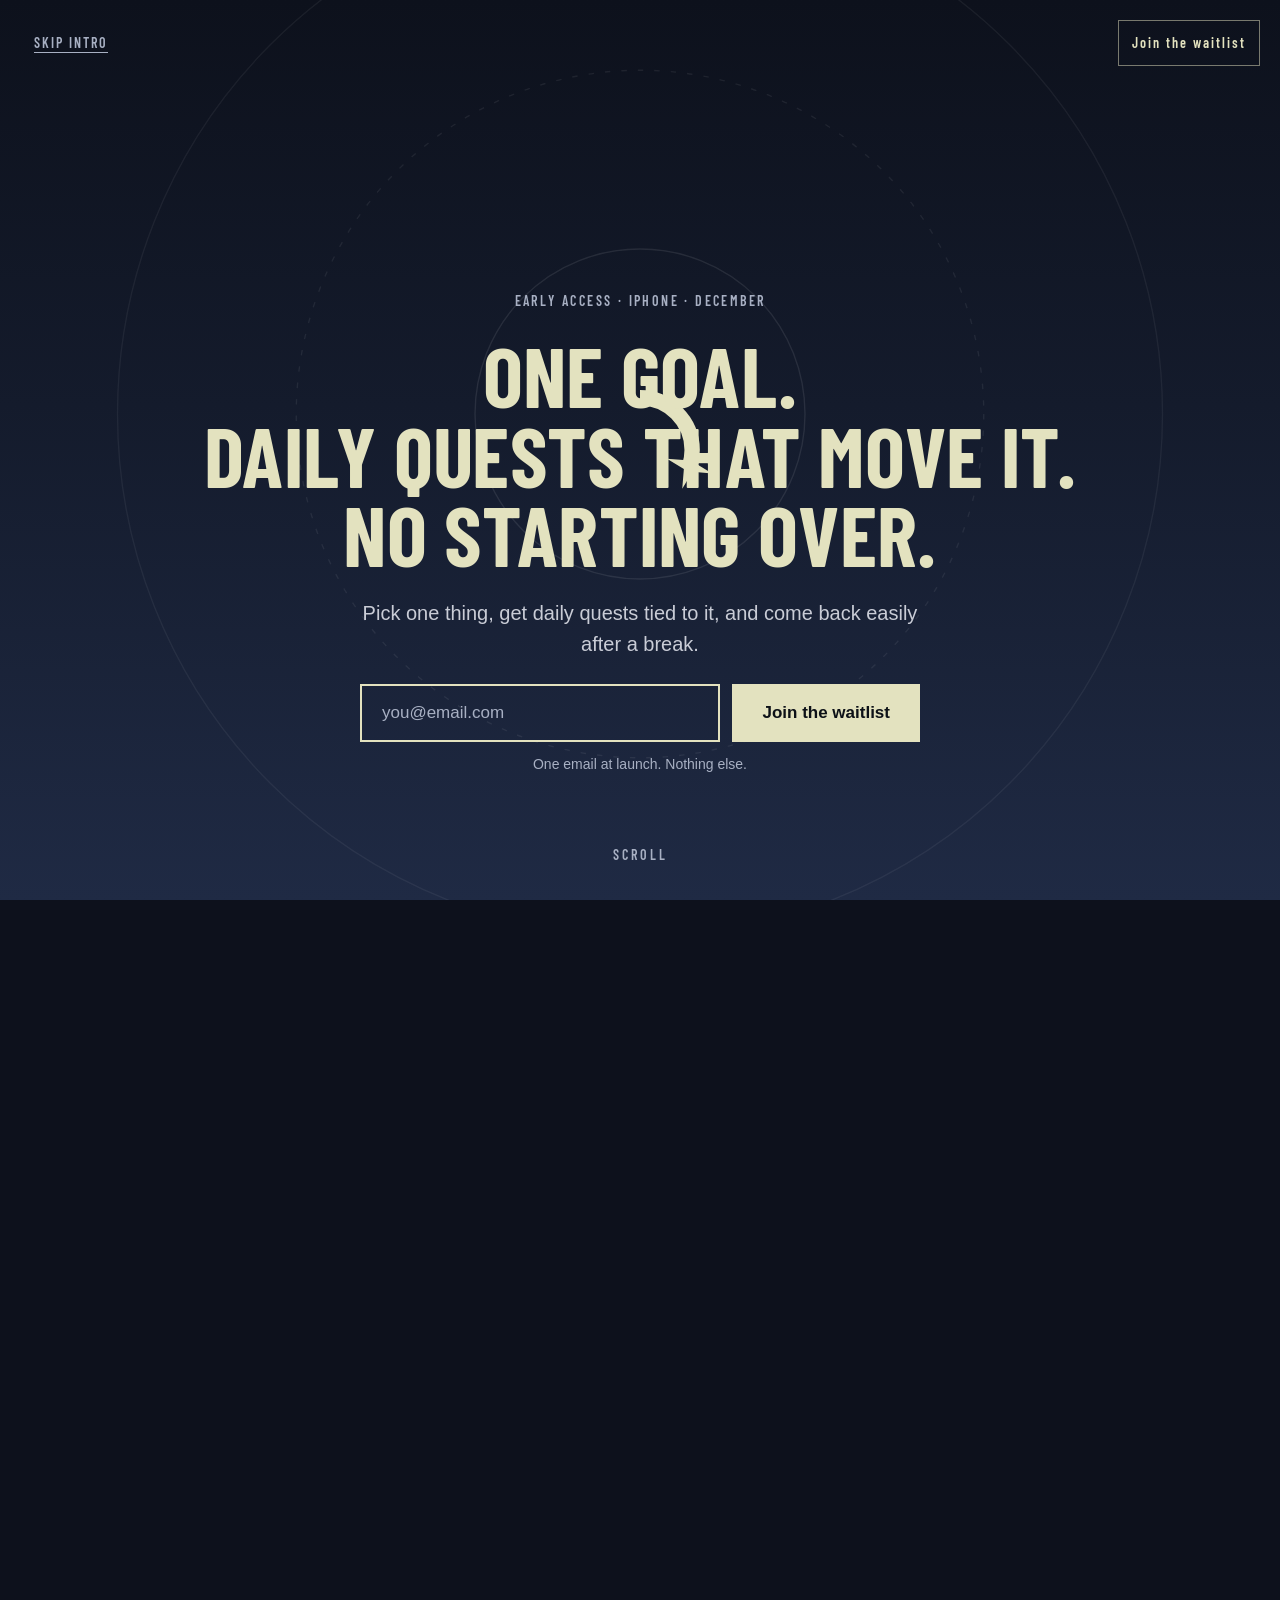
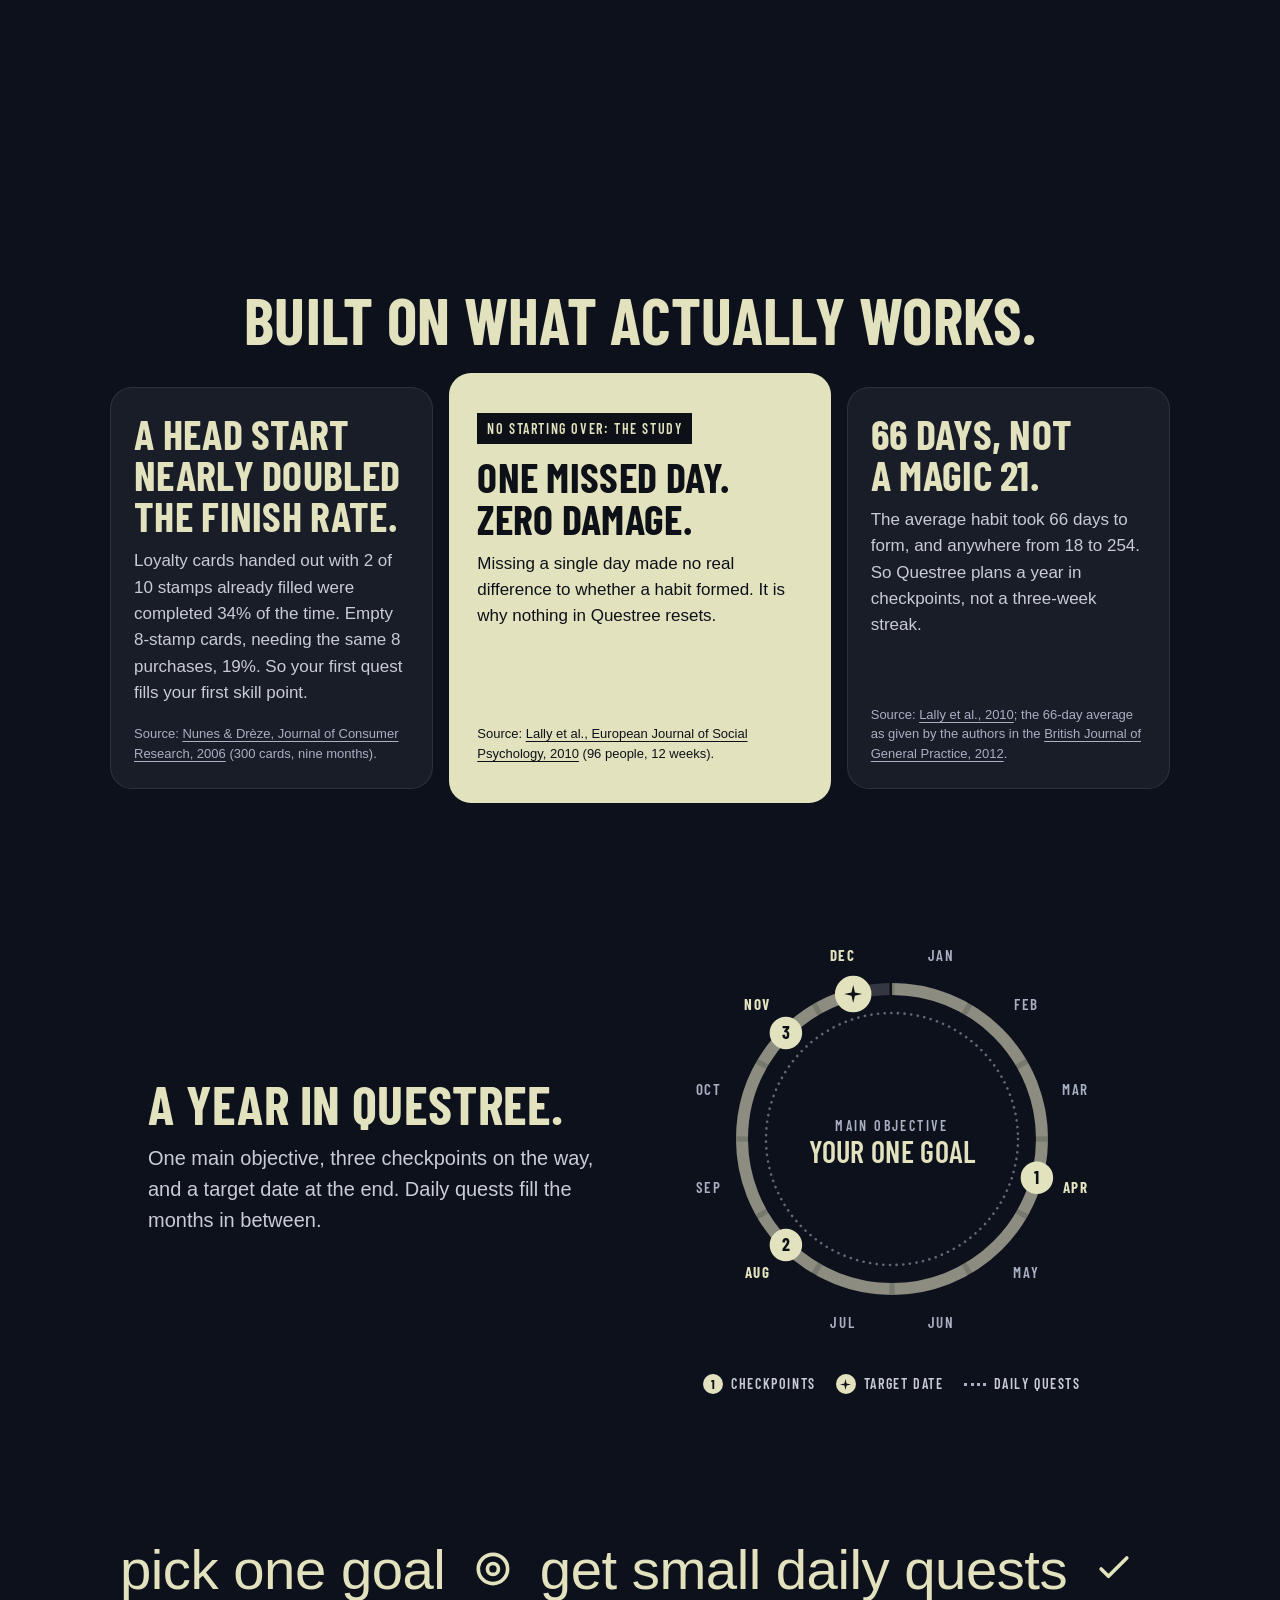
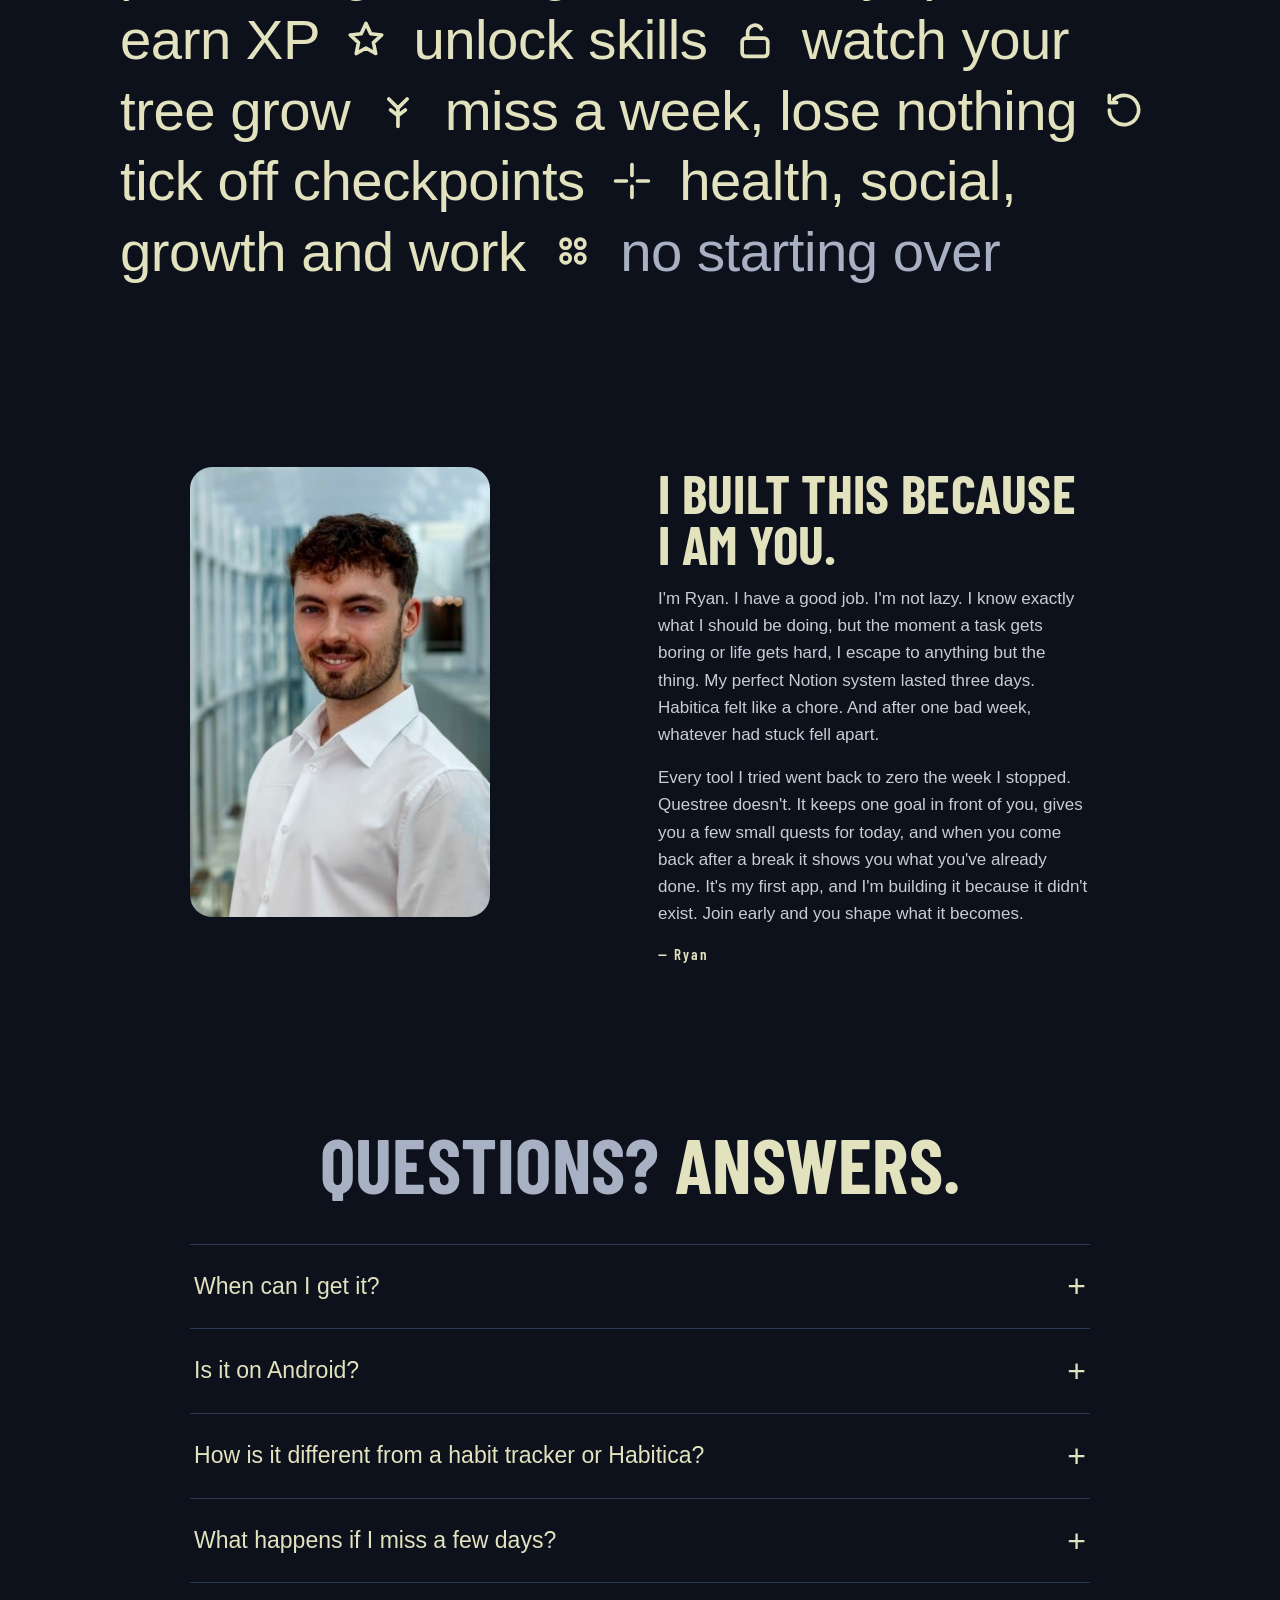
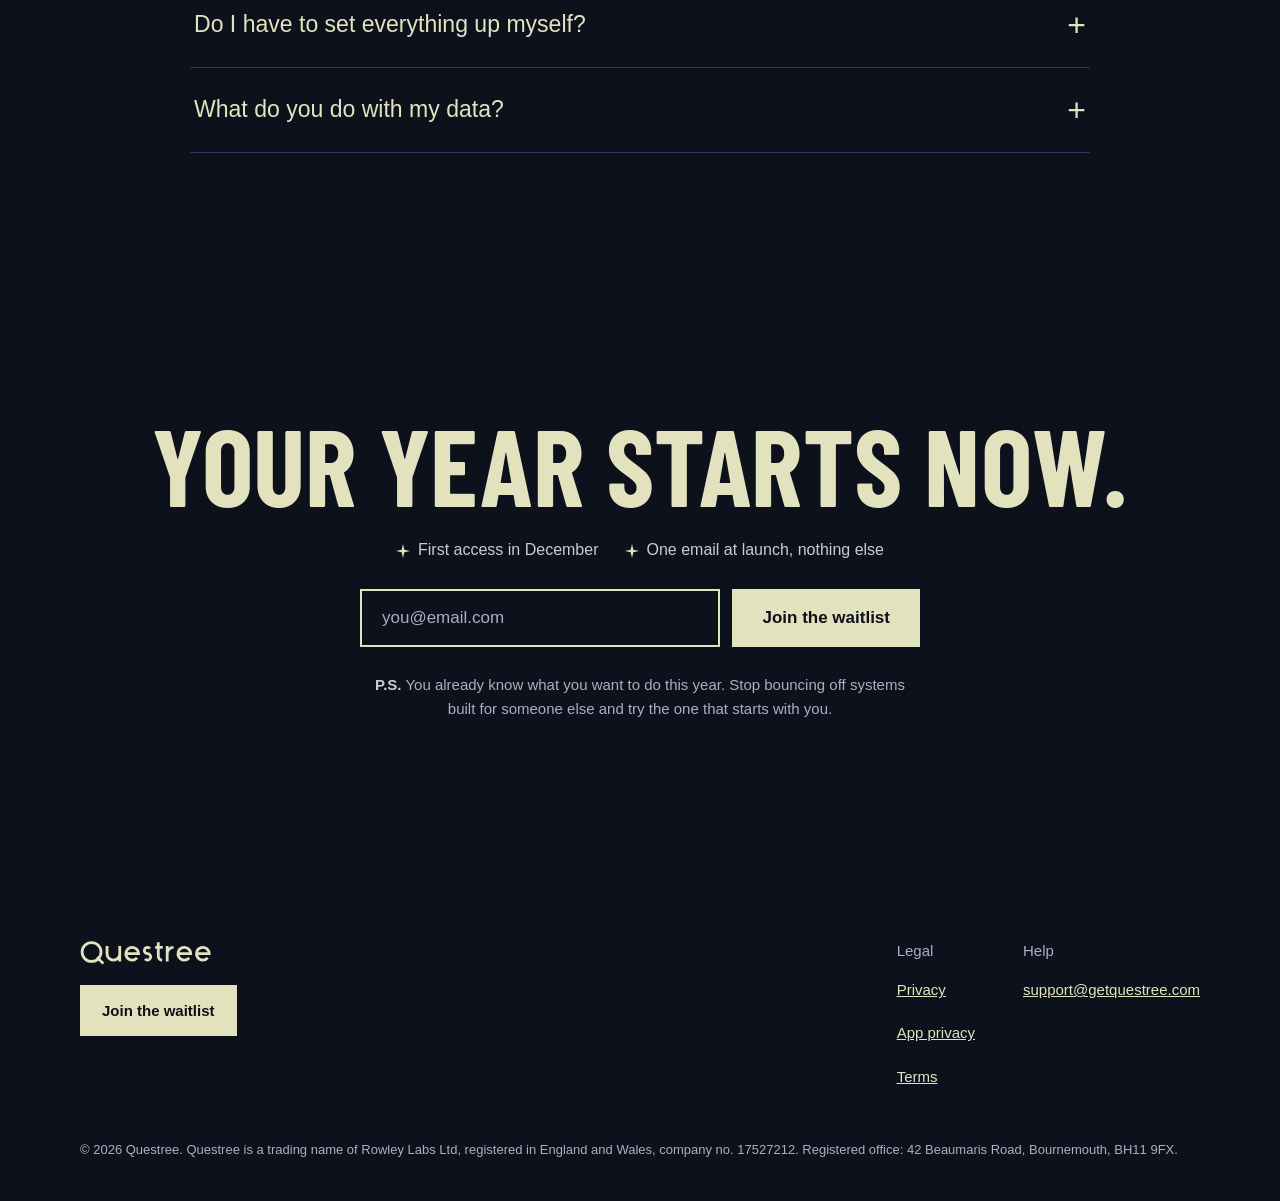
==== commit c887994f: "S95 L10 three punchier stats under "Built on what actually works.": "Fewer than 4 in 100" is gone. 1" ====
--- a/index.html
+++ b/index.html
@@ -50,22 +50,22 @@
 </section>
 
 <section class="proof" aria-labelledby="proof-h">
-<h2 class="cond h2" id="proof-h">Why everything else stalls.</h2>
+<h2 class="cond h2" id="proof-h">Built on what actually works.</h2>
 <ul class="stats">
 <li class="stat">
-<p class="stat-n cond">Fewer than 4 in 100</p>
-<p class="stat-t">installs of a typical app are still in use 30 days later.</p>
-<p class="stat-s">Source: <a href="https://mwm.ai/glossary/retention" rel="noopener">MWM retention benchmarks, April 2026</a> (median app, 3.9% on day 30).</p>
+<p class="stat-n cond">A head start nearly doubled the finish rate.</p>
+<p class="stat-t">Loyalty cards handed out with 2 of 10 stamps already filled were completed 34% of the time. Empty 8-stamp cards, needing the same 8 purchases, 19%. So your first quest fills your first skill point.</p>
+<p class="stat-s">Source: <a href="https://doi.org/10.1086/500480" rel="noopener">Nunes &amp; Drèze, Journal of Consumer Research, 2006</a> (300 cards, nine months).</p>
 </li>
 <li class="stat key">
 <p class="stat-k cond">No starting over: the study</p>
-<p class="stat-n cond">One missed day</p>
-<p class="stat-t">made no real difference to whether a habit formed. 96 people, followed for 12 weeks at UCL.</p>
-<p class="stat-s">Source: <a href="https://doi.org/10.1002/ejsp.674" rel="noopener">Lally et al., European Journal of Social Psychology, 2010</a>.</p>
+<p class="stat-n cond">One missed day. Zero damage.</p>
+<p class="stat-t">Missing a single day made no real difference to whether a habit formed. It is why nothing in Questree resets.</p>
+<p class="stat-s">Source: <a href="https://doi.org/10.1002/ejsp.674" rel="noopener">Lally et al., European Journal of Social Psychology, 2010</a> (96 people, 12 weeks).</p>
 </li>
 <li class="stat">
-<p class="stat-n cond">66 days</p>
-<p class="stat-t">is how long a habit took to form on average in the same study, anywhere from 18 to 254. So we plan in checkpoints, not 21-day streaks.</p>
+<p class="stat-n cond">66 days, not a magic 21.</p>
+<p class="stat-t">The average habit took 66 days to form, and anywhere from 18 to 254. So Questree plans a year in checkpoints, not a three-week streak.</p>
 <p class="stat-s">Source: <a href="https://doi.org/10.1002/ejsp.674" rel="noopener">Lally et al., 2010</a>; the 66-day average as given by the authors in the <a href="https://pmc.ncbi.nlm.nih.gov/articles/PMC3505409/" rel="noopener">British Journal of General Practice, 2012</a>.</p>
 </li>
 </ul>
--- a/style.css
+++ b/style.css
@@ -138,7 +138,7 @@
 .proof h2 { text-align: center; }
 .stats { display: grid; grid-template-columns: minmax(0, 1fr); gap: 16px; width: 100%; max-width: 1060px; padding: 0; margin: 0; list-style: none; }
 .stat { padding: 26px 24px; display: flex; flex-direction: column; gap: 12px; background: var(--glass); box-shadow: inset 0 0 0 1px var(--line); border-radius: 22px; }
-.stat-n { font-size: clamp(40px, 4.6vw, 56px); line-height: 0.95; text-wrap: balance; }
+.stat-n { font-size: clamp(32px, 3.3vw, 42px); line-height: 0.98; text-wrap: balance; }
 .stat-t { font-size: 17px; color: var(--body); }
 .stat-s { margin-top: auto; padding-top: 6px; font-size: 13px; line-height: 1.5; color: var(--muted); }
 .stat-s a { color: inherit; text-underline-offset: 3px; }
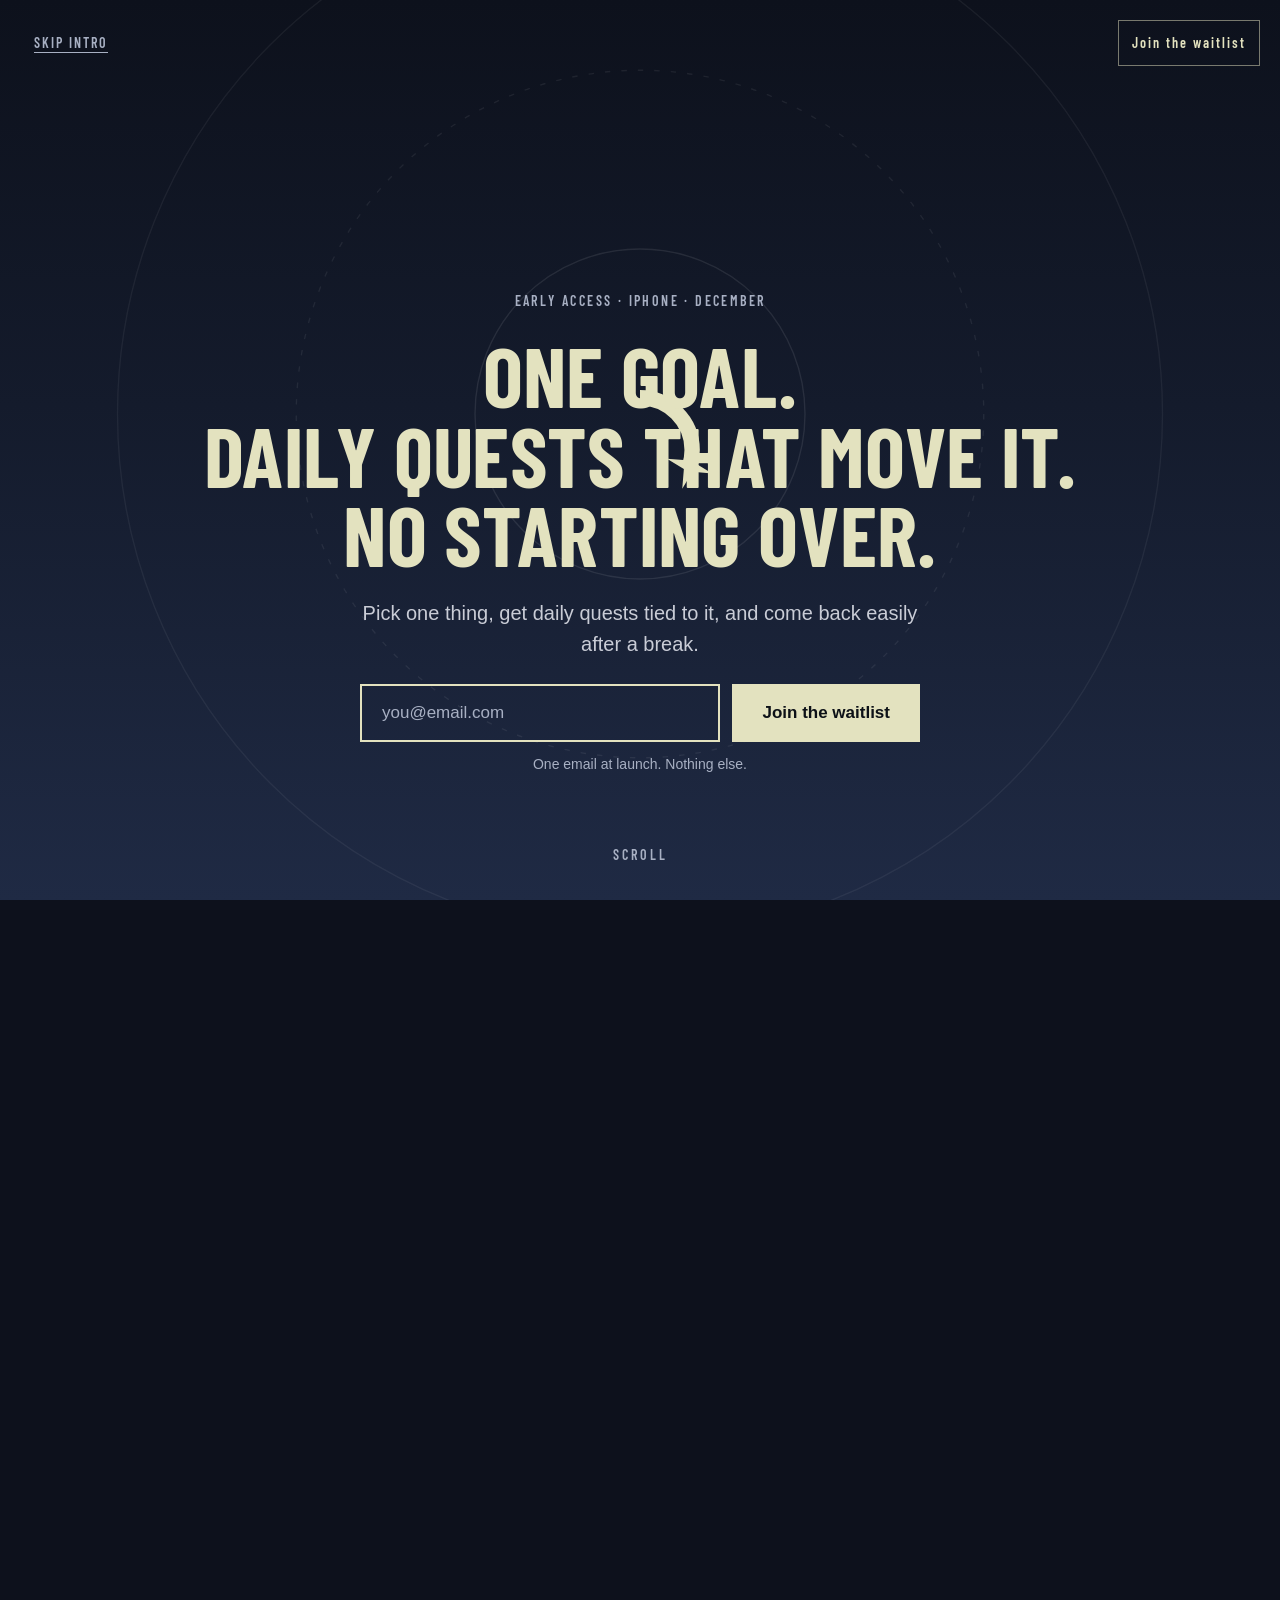
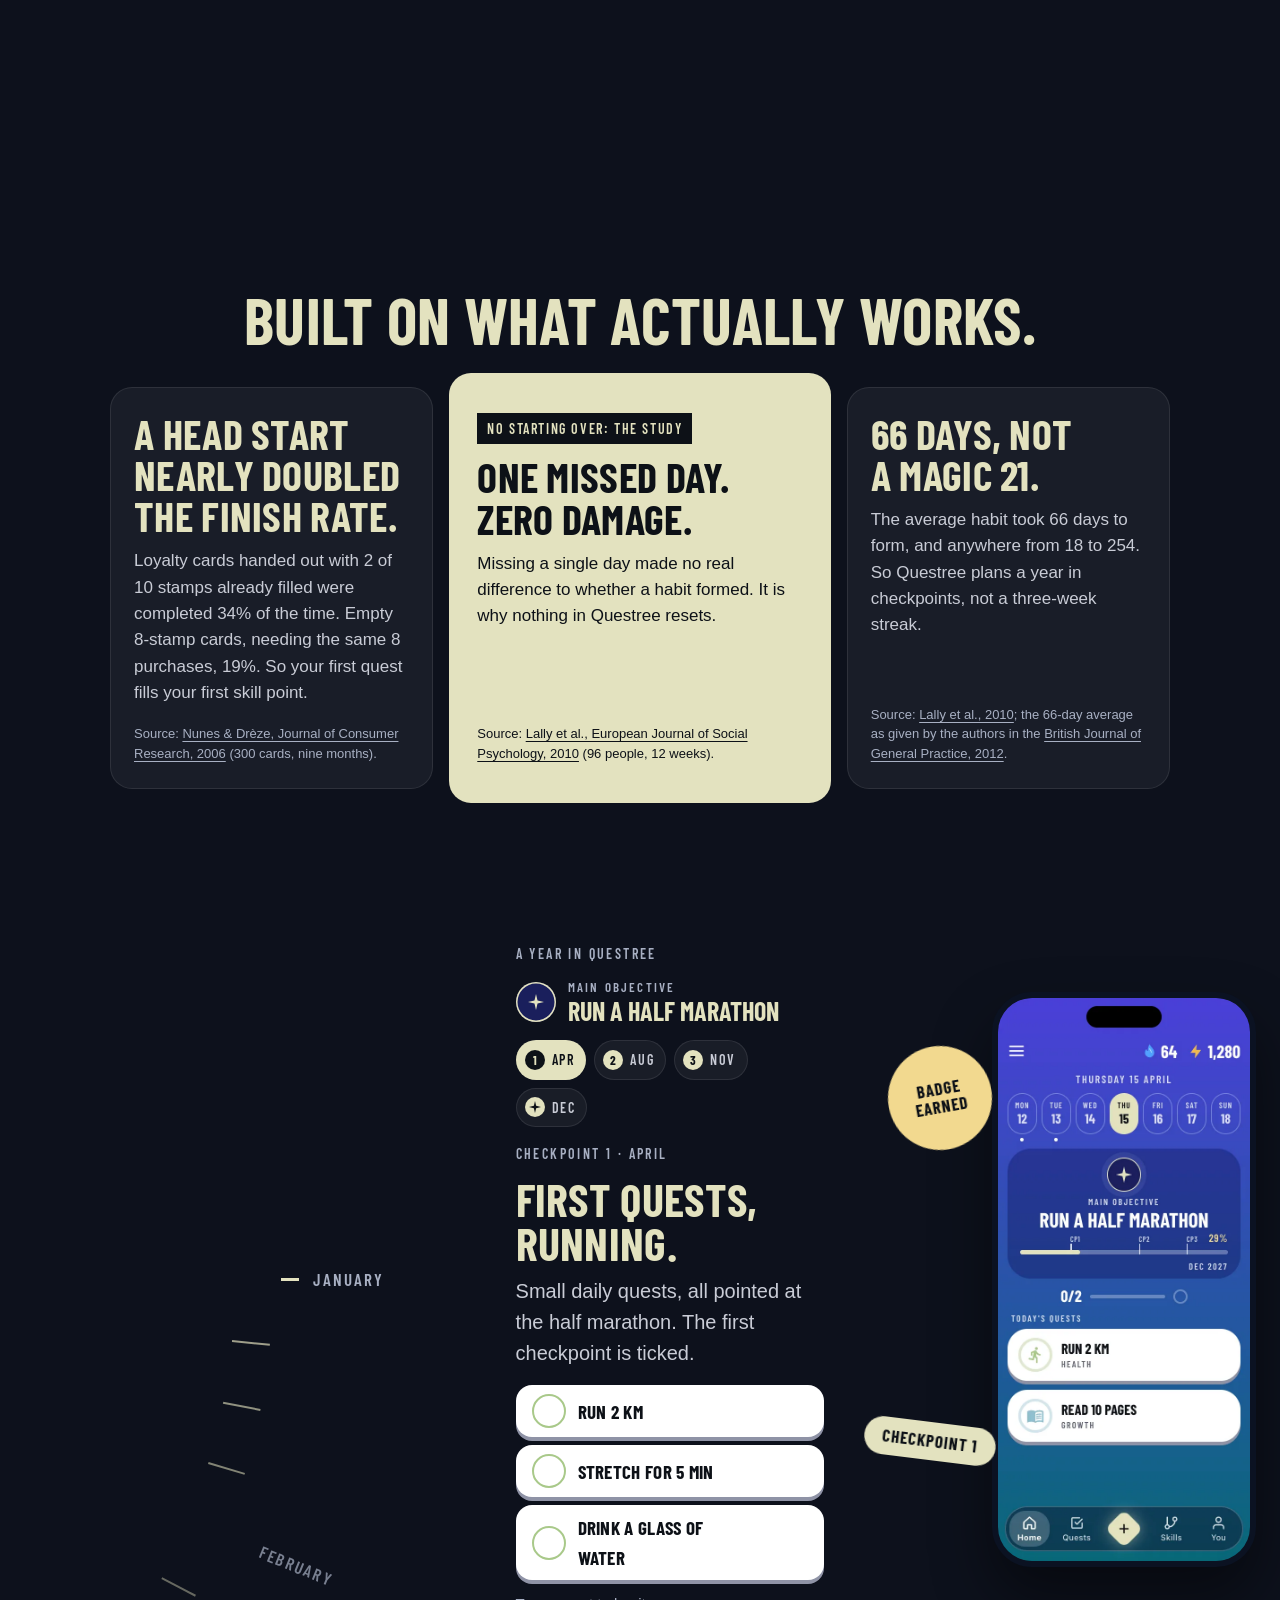
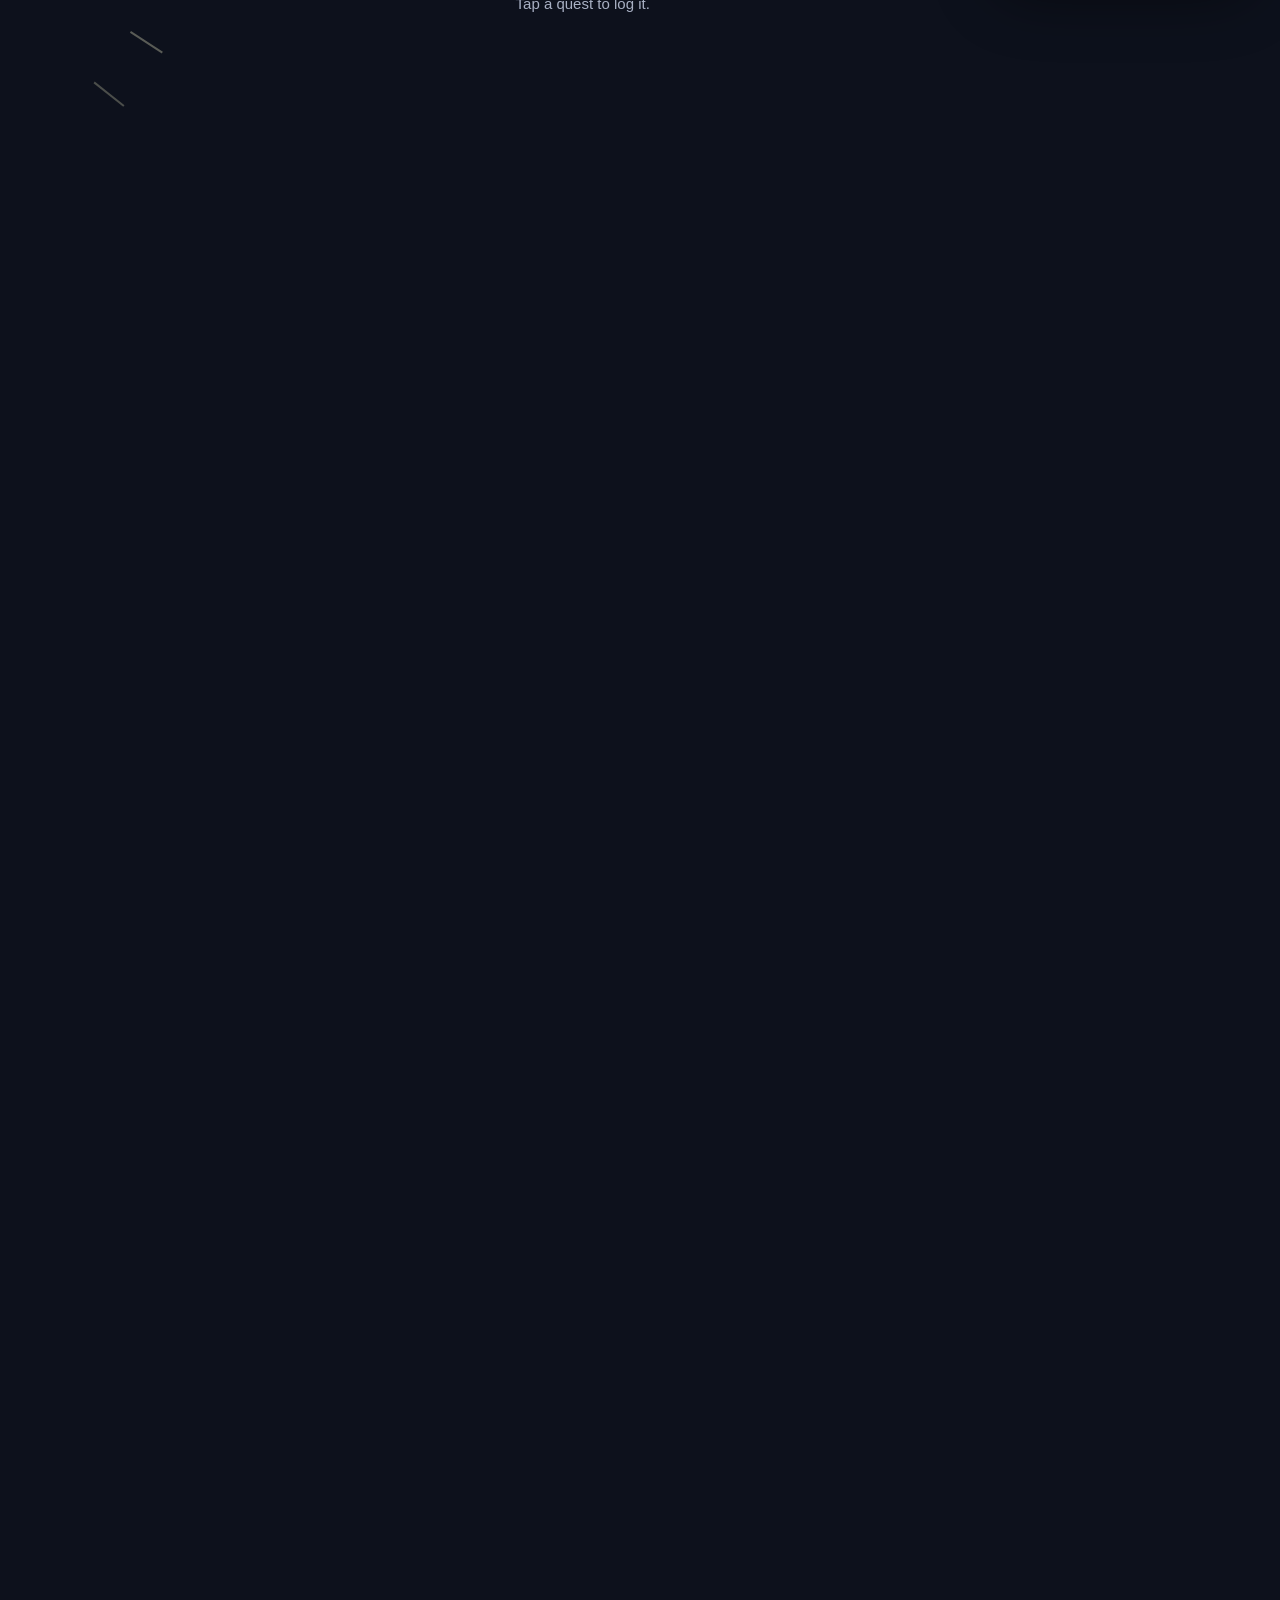
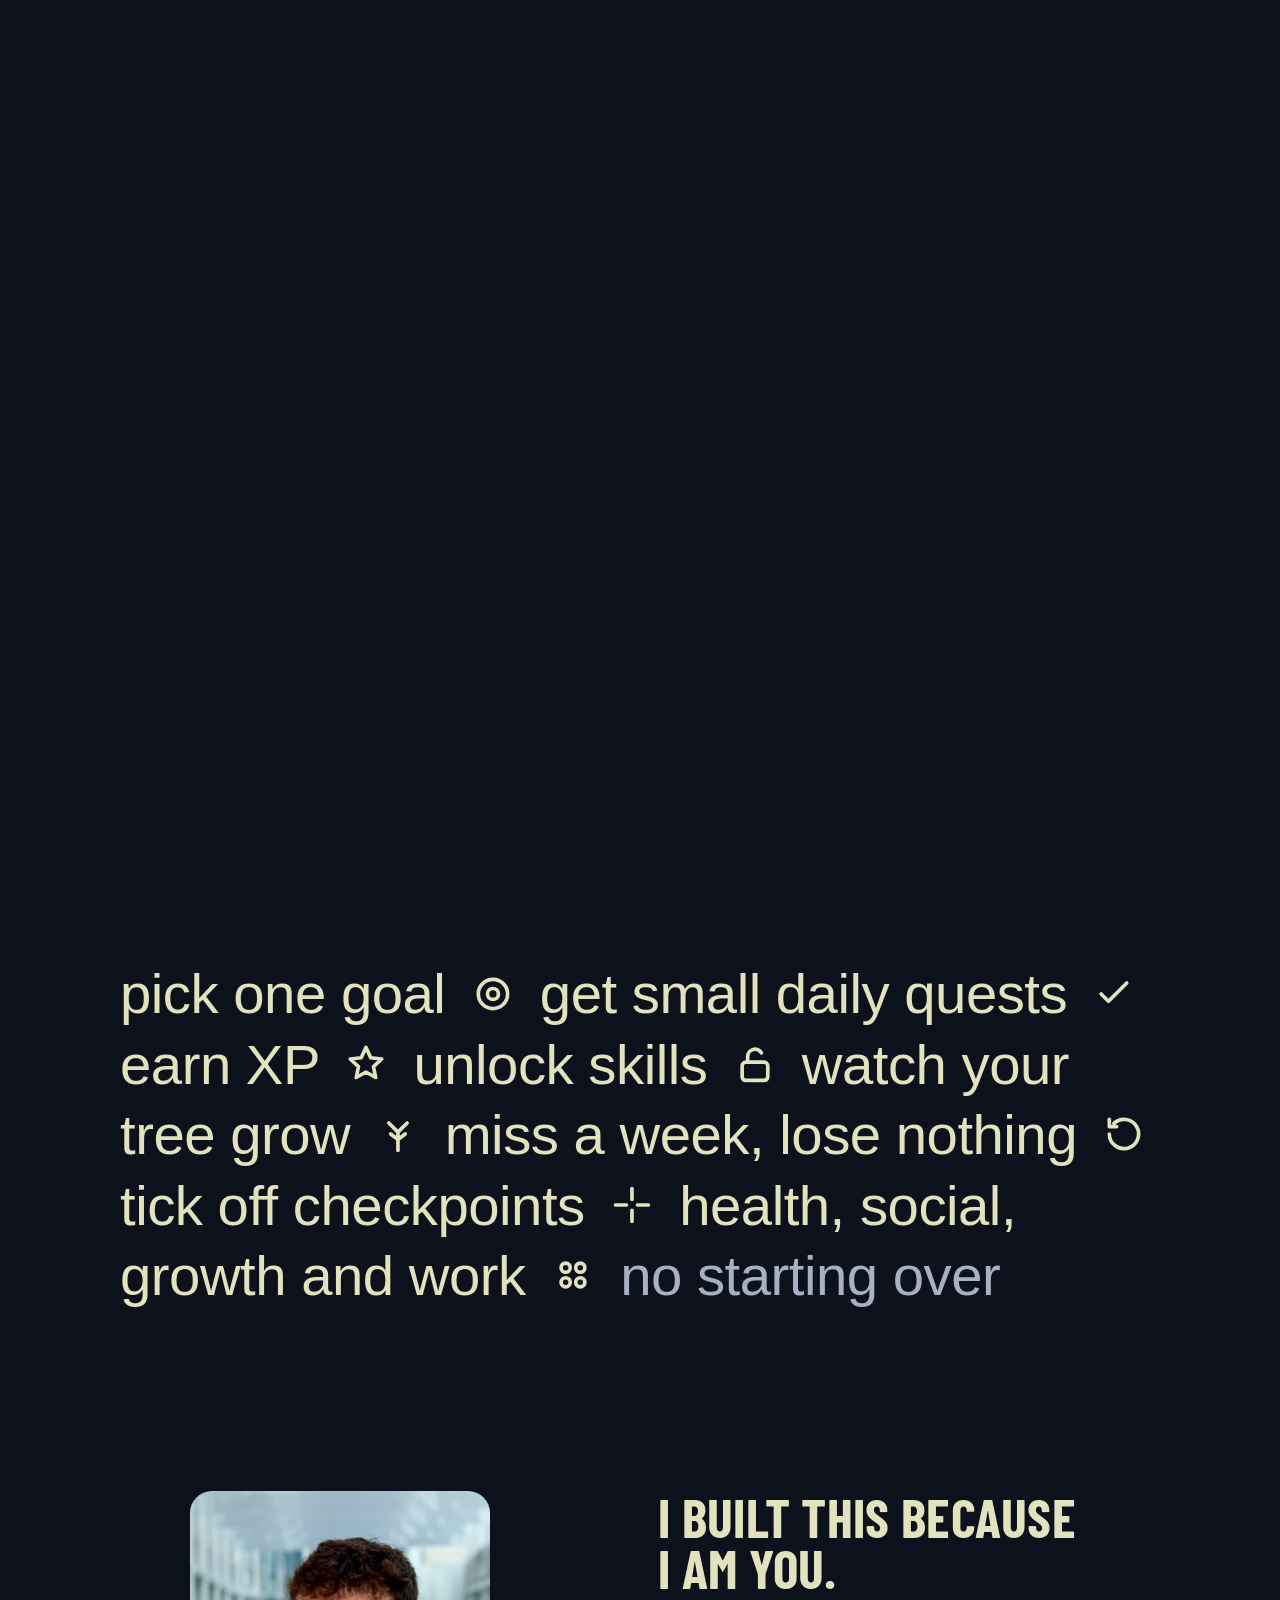
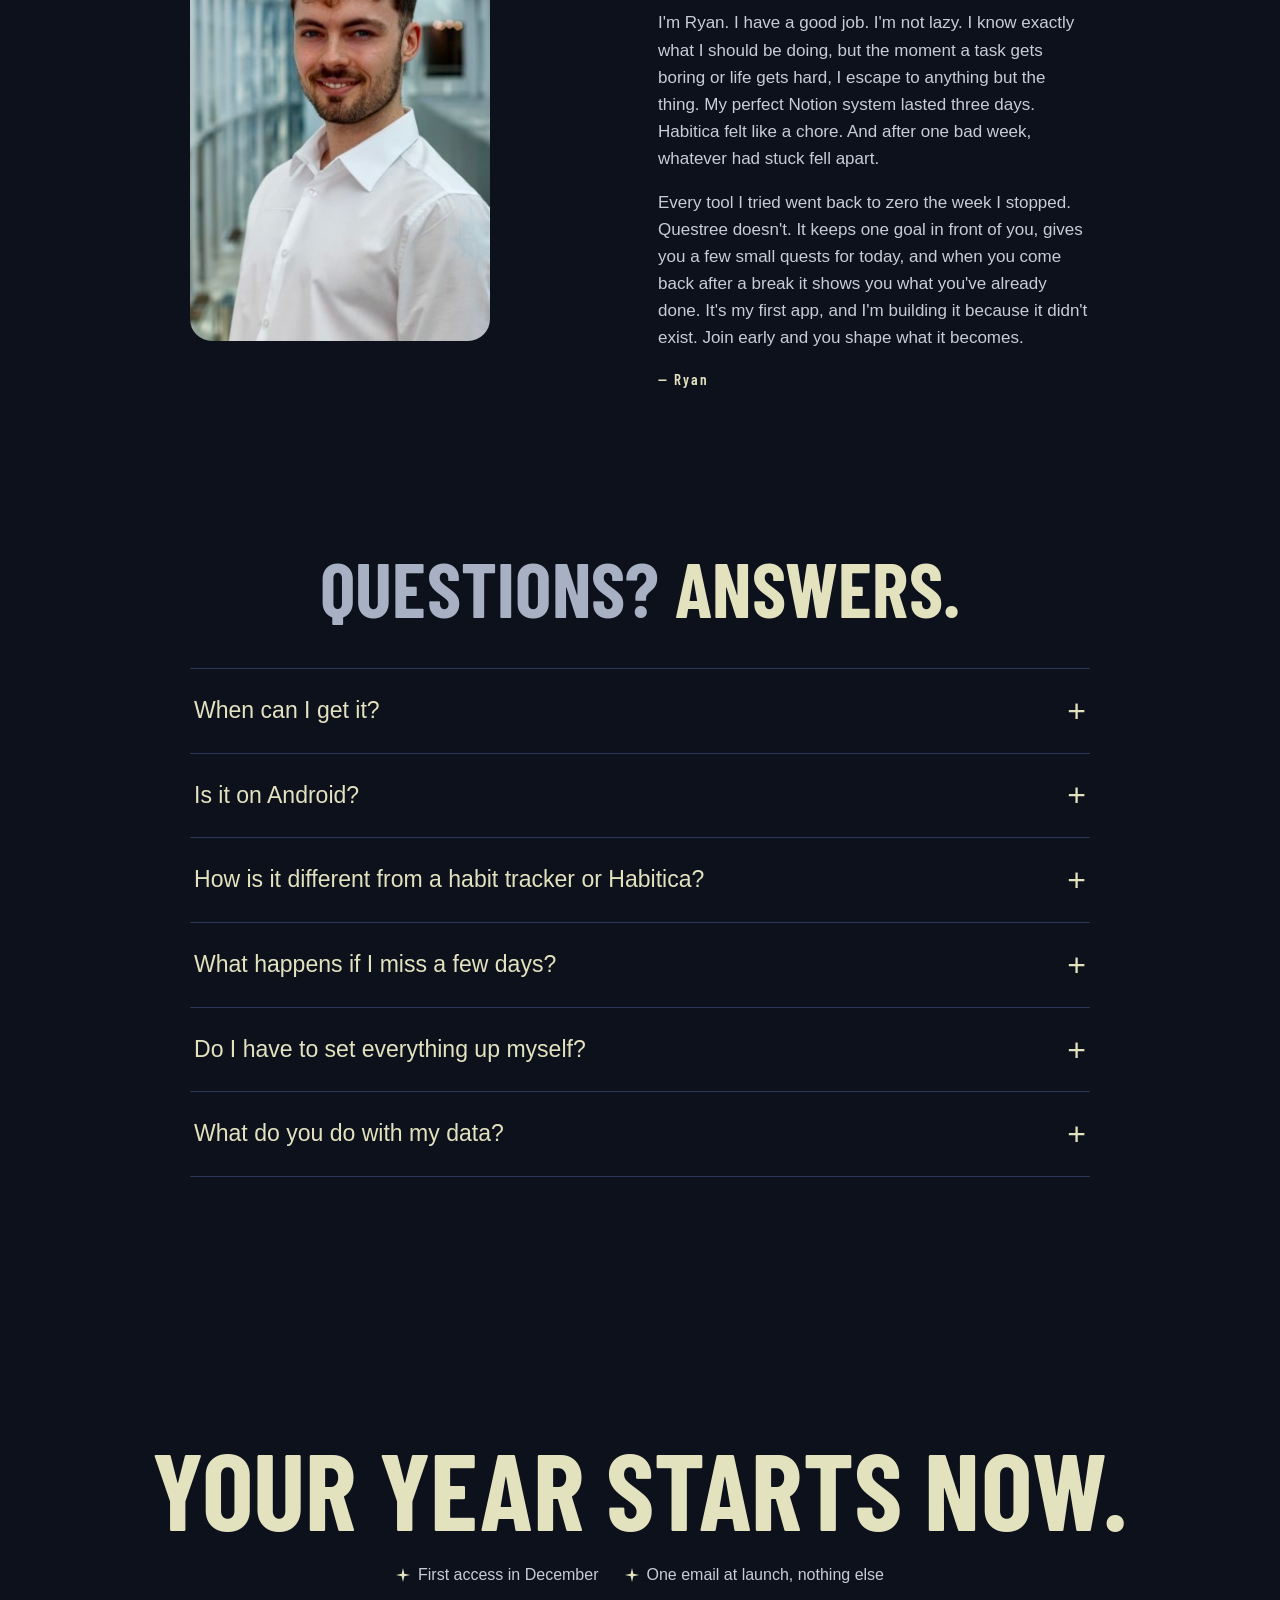
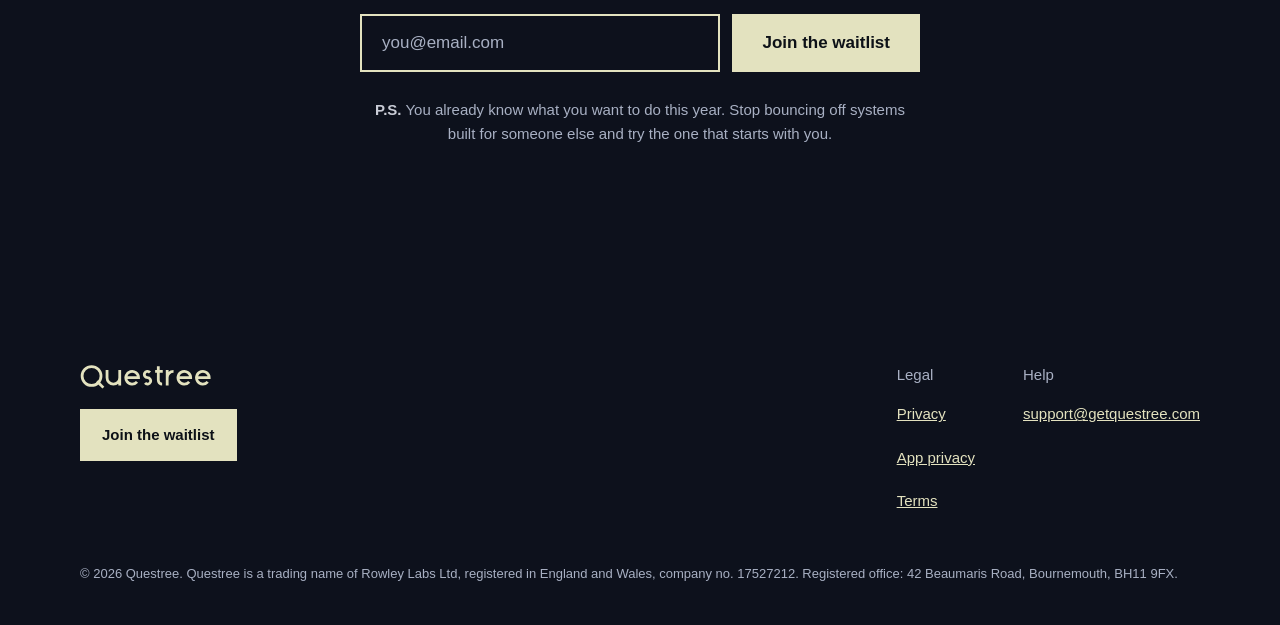
==== commit e6d2acd0: "S95 L11 the wheel, on the friend's mechanic: a year dial (January to December, ticks, a "now" marker" ====
--- a/index.html
+++ b/index.html
@@ -71,13 +71,13 @@
 </ul>
 </section>
 
-<section class="year" id="year" aria-labelledby="year-h">
-<div class="year-copy">
-<h2 class="cond" id="year-h">A year in Questree.</h2>
-<p class="lede">One main objective, three checkpoints on the way, and a target date at the end. Daily quests fill the months in between.</p>
-</div>
-<figure class="year-fig">
-<svg class="wheel" data-wheel viewBox="0 0 440 440" role="img" aria-label="A year as a ring of twelve months, January to December. Checkpoint 1 in April, checkpoint 2 in August, checkpoint 3 in November, and the target date in December. Daily quests run all the way round.">
+<section class="year" id="year" aria-labelledby="year-h" data-year>
+<div class="year-stage">
+<div class="dial" data-dial aria-hidden="true"><div class="dial-ring" data-ring></div><span class="dial-now"></span></div>
+<div class="year-mid">
+<h2 class="eyebrow" id="year-h">A year in Questree</h2>
+<p class="year-obj"><span class="coin"><svg viewBox="0 0 24 24" width="12" height="12" aria-hidden="true" focusable="false"><path fill="currentColor" d="M12 0 14.3 9.7 24 12 14.3 14.3 12 24 9.7 14.3 0 12 9.7 9.7Z"/></svg></span><span><small>Main objective</small>Run a half marathon</span></p>
+<svg class="wheel" viewBox="0 0 440 440" role="img" aria-label="A year as a ring of twelve months, January to December. Checkpoint 1 in April, checkpoint 2 in August, checkpoint 3 in November, and the target date in December. Daily quests run all the way round.">
 <circle class="w-quests" cx="220" cy="220" r="126" pathLength="120"/>
 <circle class="w-months" cx="220" cy="220" r="150" pathLength="360" transform="rotate(-89 220 220)"/>
 <circle class="w-fill" cx="220" cy="220" r="150" pathLength="1" transform="rotate(-90 220 220)"/>
@@ -100,10 +100,61 @@
 <g class="w-cp on" data-at="0.8750"><circle cx="113.9" cy="113.9" r="15"/><text x="113.9" y="119.9">3</text></g>
 <g class="w-cp w-end on" data-at="0.9583"><circle cx="181.2" cy="75.1" r="17"/><path transform="translate(172.2 66.1) scale(.75)" d="M12 0 14.3 9.7 24 12 14.3 14.3 12 24 9.7 14.3 0 12 9.7 9.7Z"/></g>
 <text class="w-lab" x="220" y="212">Main objective</text>
-<text class="w-goal" x="220" y="244">Your one goal</text>
+<text class="w-goal" x="220" y="244">Run a half marathon</text>
 </svg>
-<figcaption class="w-key"><span><i class="k-cp">1</i>Checkpoints</span><span><i class="k-end"><svg viewBox="0 0 24 24" width="11" height="11" aria-hidden="true" focusable="false"><path fill="currentColor" d="M12 0 14.3 9.7 24 12 14.3 14.3 12 24 9.7 14.3 0 12 9.7 9.7Z"/></svg></i>Target date</span><span><i class="k-q"></i>Daily quests</span></figcaption>
-</figure>
+<div class="stops" role="group" aria-label="Jump to a checkpoint">
+<button type="button" class="stop" data-stop="0" aria-pressed="true"><i>1</i>Apr<span class="sr">: checkpoint</span></button>
+<button type="button" class="stop" data-stop="1" aria-pressed="false"><i>2</i>Aug<span class="sr">: checkpoint</span></button>
+<button type="button" class="stop" data-stop="2" aria-pressed="false"><i>3</i>Nov<span class="sr">: checkpoint</span></button>
+<button type="button" class="stop" data-stop="3" aria-pressed="false"><i><svg viewBox="0 0 24 24" width="12" height="12" aria-hidden="true" focusable="false"><path fill="currentColor" d="M12 0 14.3 9.7 24 12 14.3 14.3 12 24 9.7 14.3 0 12 9.7 9.7Z"/></svg></i>Dec<span class="sr">: target date</span></button>
+</div>
+<ol class="panels">
+<li class="panel on" data-panel="0">
+<p class="eyebrow">Checkpoint 1 · April</p>
+<h3 class="cond">First quests, running.</h3>
+<p class="lede">Small daily quests, all pointed at the half marathon. The first checkpoint is ticked.</p>
+<div class="menu" role="group" aria-label="Today's quests, Health"><button type="button" class="menu-q" data-q aria-pressed="false"><svg class="menu-tick" viewBox="0 0 38 38" width="22" height="22" aria-hidden="true" focusable="false"><path pathLength="1" d="M11 19.5 16.5 25 27.5 13.5" fill="none" stroke="currentColor" stroke-width="4" stroke-linecap="round" stroke-linejoin="round"/></svg><span class="menu-t">Run 2 km</span><span class="menu-xp" aria-hidden="true">+10 XP</span></button><button type="button" class="menu-q" data-q aria-pressed="false"><svg class="menu-tick" viewBox="0 0 38 38" width="22" height="22" aria-hidden="true" focusable="false"><path pathLength="1" d="M11 19.5 16.5 25 27.5 13.5" fill="none" stroke="currentColor" stroke-width="4" stroke-linecap="round" stroke-linejoin="round"/></svg><span class="menu-t">Stretch for 5 min</span><span class="menu-xp" aria-hidden="true">+10 XP</span></button><button type="button" class="menu-q" data-q aria-pressed="false"><svg class="menu-tick" viewBox="0 0 38 38" width="22" height="22" aria-hidden="true" focusable="false"><path pathLength="1" d="M11 19.5 16.5 25 27.5 13.5" fill="none" stroke="currentColor" stroke-width="4" stroke-linecap="round" stroke-linejoin="round"/></svg><span class="menu-t">Drink a glass of water</span><span class="menu-xp" aria-hidden="true">+10 XP</span></button></div>
+<p class="menu-hint" role="status" data-hint data-idle="Tap a quest to log it.">Tap a quest to log it.</p>
+</li>
+<li class="panel" data-panel="1">
+<p class="eyebrow">Checkpoint 2 · August</p>
+<h3 class="cond">Missed a week. Nothing lost.</h3>
+<p class="lede">There is no streak to reset. Your XP, skill trees and days showed up are where you left them.</p>
+<div class="menu" role="group" aria-label="After a week away">
+<button type="button" class="menu-q lit" data-continue>Continue</button>
+<span class="menu-q off"><s>Start over</s><span class="sr"> is not an option in Questree</span></span>
+</div>
+<p class="menu-hint" role="status" data-hint data-idle="Other apps send you back to day one.">Other apps send you back to day one.</p>
+</li>
+<li class="panel" data-panel="2">
+<p class="eyebrow">Checkpoint 3 · November</p>
+<h3 class="cond">Nearly there.</h3>
+<p class="lede">Three checkpoints ticked. A year of quests shows in your skill trees.</p>
+<div class="menu" role="group" aria-label="Today's quests, Health"><button type="button" class="menu-q" data-q aria-pressed="false"><svg class="menu-tick" viewBox="0 0 38 38" width="22" height="22" aria-hidden="true" focusable="false"><path pathLength="1" d="M11 19.5 16.5 25 27.5 13.5" fill="none" stroke="currentColor" stroke-width="4" stroke-linecap="round" stroke-linejoin="round"/></svg><span class="menu-t">Run 2 km</span><span class="menu-xp" aria-hidden="true">+10 XP</span></button><button type="button" class="menu-q" data-q aria-pressed="false"><svg class="menu-tick" viewBox="0 0 38 38" width="22" height="22" aria-hidden="true" focusable="false"><path pathLength="1" d="M11 19.5 16.5 25 27.5 13.5" fill="none" stroke="currentColor" stroke-width="4" stroke-linecap="round" stroke-linejoin="round"/></svg><span class="menu-t">Walk for 30 min</span><span class="menu-xp" aria-hidden="true">+10 XP</span></button><button type="button" class="menu-q" data-q aria-pressed="false"><svg class="menu-tick" viewBox="0 0 38 38" width="22" height="22" aria-hidden="true" focusable="false"><path pathLength="1" d="M11 19.5 16.5 25 27.5 13.5" fill="none" stroke="currentColor" stroke-width="4" stroke-linecap="round" stroke-linejoin="round"/></svg><span class="menu-t">Be in bed by 10pm</span><span class="menu-xp" aria-hidden="true">+10 XP</span></button></div>
+<p class="menu-hint" role="status" data-hint data-idle="Tap a quest to log it.">Tap a quest to log it.</p>
+</li>
+<li class="panel" data-panel="3">
+<p class="eyebrow">Target date · December</p>
+<h3 class="cond">Half marathon. Done.</h3>
+<p class="lede">Target date reached. Everything you built along the way is still yours.</p>
+</li>
+</ol>
+</div>
+<div class="year-phone">
+<div class="frame">
+<img class="on" data-shot="0" src="shots/standin-home-cp1.webp" width="288" height="628" decoding="async" loading="lazy" alt="Questree Home in April. Main objective: Run a half marathon, 29% of the way to December 2027, checkpoint 1 passed. Today's quests: Run 2 km and Read 10 pages.">
+<img data-shot="1" src="shots/standin-home-cp2.webp" width="288" height="628" decoding="async" loading="lazy" alt="Questree Home in August after a week with nothing logged. The objective is 62% of the way to December 2027, checkpoint 2 passed, and today's quests are waiting.">
+<img data-shot="2" src="shots/standin-home-cp3.webp" width="288" height="628" decoding="async" loading="lazy" alt="Questree Home in November. The objective is 87% of the way to December 2027 with all three checkpoints passed and 171 days showed up.">
+<img data-shot="3" src="shots/standin-you.webp" width="288" height="628" decoding="async" loading="lazy" alt="Questree You screen in December: Level 9, Run a half marathon with 3 of 3 checkpoints, and 188 days showed up on a 16-week grid.">
+</div>
+<span class="stick gold round" data-stick="0" aria-hidden="true" style="--x:-104px;--y:54px;--r:-10deg">Badge earned</span>
+<span class="stick pill" data-stick="0" aria-hidden="true" style="--x:-128px;--y:430px;--r:7deg">Checkpoint 1</span>
+<span class="stick round" data-stick="1" aria-hidden="true" style="--x:-112px;--y:70px;--r:9deg">Nothing lost</span>
+<span class="stick pill line" data-stick="1" aria-hidden="true" style="--x:-120px;--y:440px;--r:-6deg">No streak</span>
+<span class="stick pill" data-stick="2" aria-hidden="true" style="--x:-96px;--y:80px;--r:-8deg">Almost</span>
+<span class="stick gold round" data-stick="3" aria-hidden="true" style="--x:-116px;--y:60px;--r:8deg">Objective reached</span>
+</div>
+</div>
 </section>
 
 <section class="run" aria-label="Questree in one line">
--- a/style.css
+++ b/style.css
@@ -91,7 +91,8 @@
 
 /* Header */
 .top { position: absolute; left: 0; right: 0; top: 0; z-index: 5; padding: 20px; display: flex; justify-content: flex-end; }
-.top a { font-family: var(--display); font-weight: 600; font-size: 14px; letter-spacing: 2px; text-decoration: none; padding: 12px 14px; box-shadow: inset 0 0 0 1px rgba(227, 226, 191, 0.5); }
+.top { pointer-events: none; }
+.top a { pointer-events: auto; font-family: var(--display); font-weight: 600; font-size: 14px; letter-spacing: 2px; text-decoration: none; padding: 12px 14px; box-shadow: inset 0 0 0 1px rgba(227, 226, 191, 0.5); }
 
 /* Hero */
 .hero { position: relative; }
@@ -151,11 +152,16 @@
   .stat.key { margin: -14px 0; padding: 40px 28px; }
 }
 
-/* A year in Questree: the wheel (a graphic, not an app screen) */
-.year { display: grid; grid-template-columns: minmax(0, 1fr); gap: 26px; justify-items: center; max-width: 1040px; margin: 0 auto; padding: 70px 20px 40px; }
-.year-copy { display: flex; flex-direction: column; gap: 14px; text-align: center; align-items: center; max-width: 460px; }
-.year-copy h2 { font-size: clamp(34px, 4.4vw, 54px); line-height: 0.95; }
-.year-fig { width: 100%; max-width: 440px; margin: 0; display: flex; flex-direction: column; align-items: center; gap: 14px; }
+/* A year in Questree. JS on: a dial that turns (scroll on desktop, swipe on
+   mobile) with three checkpoint stops and the target date. JS off or Reduce
+   Motion: the still ring and the four panels listed. */
+.year { padding: 80px 20px 50px; }
+.year-stage { position: relative; display: grid; grid-template-columns: minmax(0, 1fr); gap: 28px; justify-items: center; max-width: 1040px; margin: 0 auto; }
+.year-mid { width: 100%; max-width: 460px; display: flex; flex-direction: column; gap: 16px; }
+.year-obj { display: flex; align-items: center; gap: 12px; font-family: var(--display); font-weight: 700; font-size: 26px; line-height: 1; text-transform: uppercase; color: var(--cream); }
+.year-obj small { display: block; margin-bottom: 4px; font-weight: 600; font-size: 13px; letter-spacing: 2.2px; color: var(--muted); }
+.year-obj .coin { flex: none; width: 40px; height: 40px; border-radius: 50%; display: grid; place-items: center; background: var(--coin); box-shadow: inset 0 0 0 1.5px var(--cream); color: var(--cream); }
+.year-obj .coin svg { width: 16px; height: 16px; }
 .wheel { --p: 0.9583; display: block; width: 100%; height: auto; }
 .wheel circle { fill: none; }
 .w-quests { stroke: var(--muted); stroke-width: 2.6; stroke-linecap: round; stroke-dasharray: 0.01 1; opacity: 0.55; }
@@ -170,15 +176,78 @@
 .wheel .w-cp.on circle { fill: var(--cream); }
 .w-cp.on text, .w-cp.on path { fill: var(--ink); }
 .w-lab { font-size: 14px; letter-spacing: 2.4px; fill: var(--muted); }
-.w-goal { font-size: 30px; font-weight: 700; letter-spacing: 0.3px; fill: var(--cream); }
-.w-key { display: flex; flex-wrap: wrap; justify-content: center; gap: 8px 20px; font-family: var(--display); font-weight: 600; font-size: 14px; letter-spacing: 1.6px; text-transform: uppercase; color: var(--body); }
-.w-key span { display: inline-flex; align-items: center; gap: 8px; }
-.w-key i { display: inline-flex; align-items: center; justify-content: center; width: 20px; height: 20px; border-radius: 50%; background: var(--cream); color: var(--ink); font-style: normal; font-weight: 700; font-size: 13px; letter-spacing: 0; }
-.w-key .k-q { width: 22px; height: 0; border-radius: 0; background: none; border-top: 3px dotted var(--muted); }
+.w-goal { font-size: 23px; font-weight: 700; letter-spacing: 0.3px; fill: var(--cream); }
+.wheel { max-width: 400px; align-self: center; }
+.dial, .stops { display: none; }
+.panels { list-style: none; margin: 0; padding: 0; display: flex; flex-direction: column; gap: 30px; }
+.panel { display: flex; flex-direction: column; gap: 12px; }
+.panel h3 { font-size: clamp(34px, 3.6vw, 50px); line-height: 0.95; }
+.menu { display: flex; flex-direction: column; gap: 8px; margin-top: 4px; }
+.menu-q { display: flex; align-items: center; gap: 12px; min-height: 52px; padding: 8px 16px; border: 0; border-radius: 16px; background: var(--card); box-shadow: 0 4px 0 var(--card-edge); color: var(--card-ink); font-family: var(--display); font-weight: 700; font-size: 19px; letter-spacing: 0.3px; text-transform: uppercase; text-align: left; cursor: pointer; transition: transform 0.12s ease, box-shadow 0.12s ease, background 0.2s ease; }
+.menu-q:active { transform: translateY(4px); box-shadow: 0 0 0 var(--card-edge); }
+.menu-tick { flex: none; box-sizing: content-box; padding: 4px; border-radius: 50%; border: 2px solid var(--area-health); color: transparent; }
+.menu-tick path { stroke-dasharray: 1; stroke-dashoffset: 1; transition: stroke-dashoffset 0.3s ease; }
+.menu-t { flex: 1; }
+.menu-xp { font-size: 15px; letter-spacing: 1px; color: var(--card-done-ink); opacity: 0; transform: scale(0.6); transition: opacity 0.2s ease, transform 0.35s cubic-bezier(0.3, 1.6, 0.5, 1); }
+.menu-q[aria-pressed="true"] { background: var(--card-done); box-shadow: 0 4px 0 var(--card-done-edge); color: var(--card-done-ink); }
+.menu-q[aria-pressed="true"] .menu-tick { color: var(--card-done-ink); border-color: var(--card-done-ink); }
+.menu-q[aria-pressed="true"] .menu-tick path { stroke-dashoffset: 0; }
+.menu-q[aria-pressed="true"] .menu-xp { opacity: 1; transform: none; }
+.menu-q.lit { justify-content: center; background: var(--cream); box-shadow: 0 4px 0 var(--cream-lip); color: var(--ink); }
+.menu-q.off { justify-content: center; background: none; box-shadow: inset 0 0 0 1px var(--line); color: var(--muted); cursor: default; }
+.menu-hint { font-size: 15px; color: var(--muted); min-height: 1.5em; }
+.year-phone { position: relative; }
+.frame { position: relative; width: 240px; aspect-ratio: 288 / 628; border-radius: 40px; border: 6px solid var(--frame); background: var(--frame); box-shadow: 0 30px 60px rgba(0, 0, 0, 0.45); overflow: hidden; }
+.frame img { position: absolute; inset: 0; width: 100%; height: 100%; object-fit: cover; object-position: top; display: none; }
+.frame img.on { display: block; }
+.stick { display: none; }
+
+.js .year .wheel { display: none; }
+.js .dial { display: block; position: relative; width: 100vw; height: 112px; margin: 0 -20px; overflow: hidden; touch-action: pan-y; cursor: grab; user-select: none; -webkit-user-select: none; --R: 430px; --step: 14; --base: -90deg; }
+.js .dial-ring { position: absolute; left: 50%; top: calc(var(--R) + 58px); width: 0; height: 0; transform: rotate(calc(var(--pos, 3) * var(--step) * -1deg)); }
+.dial-m, .dial-t { position: absolute; left: 0; top: 0; transform-origin: 0 0; --d: max(calc(var(--i) - var(--pos, 3)), calc(var(--pos, 3) - var(--i))); opacity: clamp(0, calc(1 - var(--d) / 2.9), 1); }
+.dial-m { transform: rotate(calc(var(--base) + var(--i) * var(--step) * 1deg)) translate(var(--R), 0) rotate(90deg) translate(-50%, -50%); display: flex; align-items: center; gap: 7px; padding: 10px 6px; white-space: nowrap; font-family: var(--display); font-weight: 600; font-size: 15px; letter-spacing: 2px; text-transform: uppercase; color: var(--muted); cursor: pointer; }
+.dial-m.cp { color: var(--cream); font-weight: 700; }
+.dial-m i, .stop i { flex: none; display: grid; place-items: center; width: 20px; height: 20px; border-radius: 50%; background: var(--cream); color: var(--ink); font-style: normal; font-weight: 700; font-size: 13px; letter-spacing: 0; }
+.dial-t { width: 2px; height: 12px; background: var(--cream); transform: rotate(calc(var(--base) + var(--i) * var(--step) * 1deg)) translate(calc(var(--R) + 30px), 0) rotate(90deg) translate(-50%, -50%); opacity: clamp(0, calc(0.7 - var(--d) / 3.6), 1); }
+.dial-now { position: absolute; left: 50%; top: 2px; width: 3px; height: 16px; margin-left: -1.5px; background: var(--cream); }
+.js .stops { display: flex; flex-wrap: wrap; gap: 8px; }
+.stop { display: inline-flex; align-items: center; gap: 7px; padding: 9px 12px 9px 9px; border: 0; border-radius: 999px; background: var(--glass); box-shadow: inset 0 0 0 1px var(--line); color: var(--body); font-family: var(--display); font-weight: 600; font-size: 14px; letter-spacing: 1.6px; text-transform: uppercase; cursor: pointer; }
+.stop[aria-pressed="true"] { background: var(--cream); color: var(--ink); box-shadow: none; }
+.stop[aria-pressed="true"] i { background: var(--ink); color: var(--cream); }
+.js .panel { display: none; }
+.js .panel.on { display: flex; animation: qrise 0.35s ease; }
+.js .frame img { display: block; opacity: 0; transition: opacity 0.35s ease; }
+.js .frame img.on { opacity: 1; }
+
 @media (min-width: 860px) {
-  .year { grid-template-columns: 1fr 1fr; align-items: center; gap: 64px; padding: 90px 24px 50px; }
-  .year-copy { text-align: left; align-items: flex-start; justify-self: end; }
-  .year-fig { justify-self: start; }
+  .year-stage { grid-template-columns: 1fr auto; align-items: center; gap: 64px; }
+  .year-mid { justify-self: end; }
+  .year-phone { justify-self: start; }
+  .frame { width: 264px; }
+}
+/* Pinned, scroll-driven version: desktop widths with enough height. */
+@media (min-width: 860px) and (min-height: 620px) {
+  .js .year { height: 360vh; padding: 0; }
+  .js .year-stage { position: sticky; top: 0; height: 100vh; max-width: none; margin: 0; overflow: hidden; --nowx: min(24vw, 340px); grid-template-columns: calc(var(--nowx) + 170px) minmax(300px, 440px) auto; justify-content: start; gap: clamp(20px, 3vw, 56px); padding-right: 24px; }
+  .js .dial { position: absolute; left: 0; top: 0; bottom: 0; width: calc(var(--nowx) + 170px); height: auto; margin: 0; touch-action: none; --R: clamp(420px, 80vh, 760px); --step: 22; --base: 0deg; }
+  .js .dial-ring { left: calc(var(--nowx) - var(--R)); top: 50%; transform: rotate(calc(var(--pos, 0) * var(--step) * -1deg)); }
+  .dial-m, .dial-t { --d: max(calc(var(--i) - var(--pos, 0)), calc(var(--pos, 0) - var(--i))); }
+  .dial-m { transform: rotate(calc(var(--i) * var(--step) * 1deg)) translate(var(--R), -50%); font-size: 17px; opacity: clamp(0.14, calc(1 - var(--d) / 3.3), 1); }
+  .dial-t { width: 38px; height: 2px; transform: rotate(calc(var(--i) * var(--step) * 1deg)) translate(calc(var(--R) - 72px), -1px); opacity: clamp(0.08, calc(0.75 - var(--d) / 3.8), 1); }
+  .dial-now { left: calc(var(--nowx) - 26px); top: 50%; width: 18px; height: 3px; margin: -1.5px 0 0; }
+  .js .year-mid { grid-column: 2; justify-self: start; }
+  .js .year-phone { grid-column: 3; justify-self: center; padding-left: 40px; }
+  .js .panel { min-height: 330px; }
+}
+@media (min-width: 1180px) and (min-height: 620px) {
+  .js .year-phone { padding-left: 130px; }
+  .js .stick { display: flex; align-items: center; justify-content: center; position: absolute; left: 130px; top: 0; z-index: 2; pointer-events: none; text-align: center; font-family: var(--display); font-weight: 700; font-size: 17px; line-height: 1.05; letter-spacing: 1px; text-transform: uppercase; background: var(--cream); color: var(--ink); opacity: 0; transform: translate(var(--x), var(--y)) rotate(var(--r)) scale(0.4); transition: transform 0.35s cubic-bezier(0.3, 1.6, 0.5, 1), opacity 0.2s ease; }
+  .stick.round { width: 104px; height: 104px; padding: 12px; border-radius: 50%; }
+  .stick.pill { padding: 10px 18px; border-radius: 999px; white-space: nowrap; }
+  .stick.gold { background: var(--gold); }
+  .stick.line { background: none; color: var(--cream); box-shadow: inset 0 0 0 2px var(--cream); }
+  .js .stick.on { opacity: 1; transform: translate(var(--x), var(--y)) rotate(var(--r)); }
 }
 
 /* The run-on line */
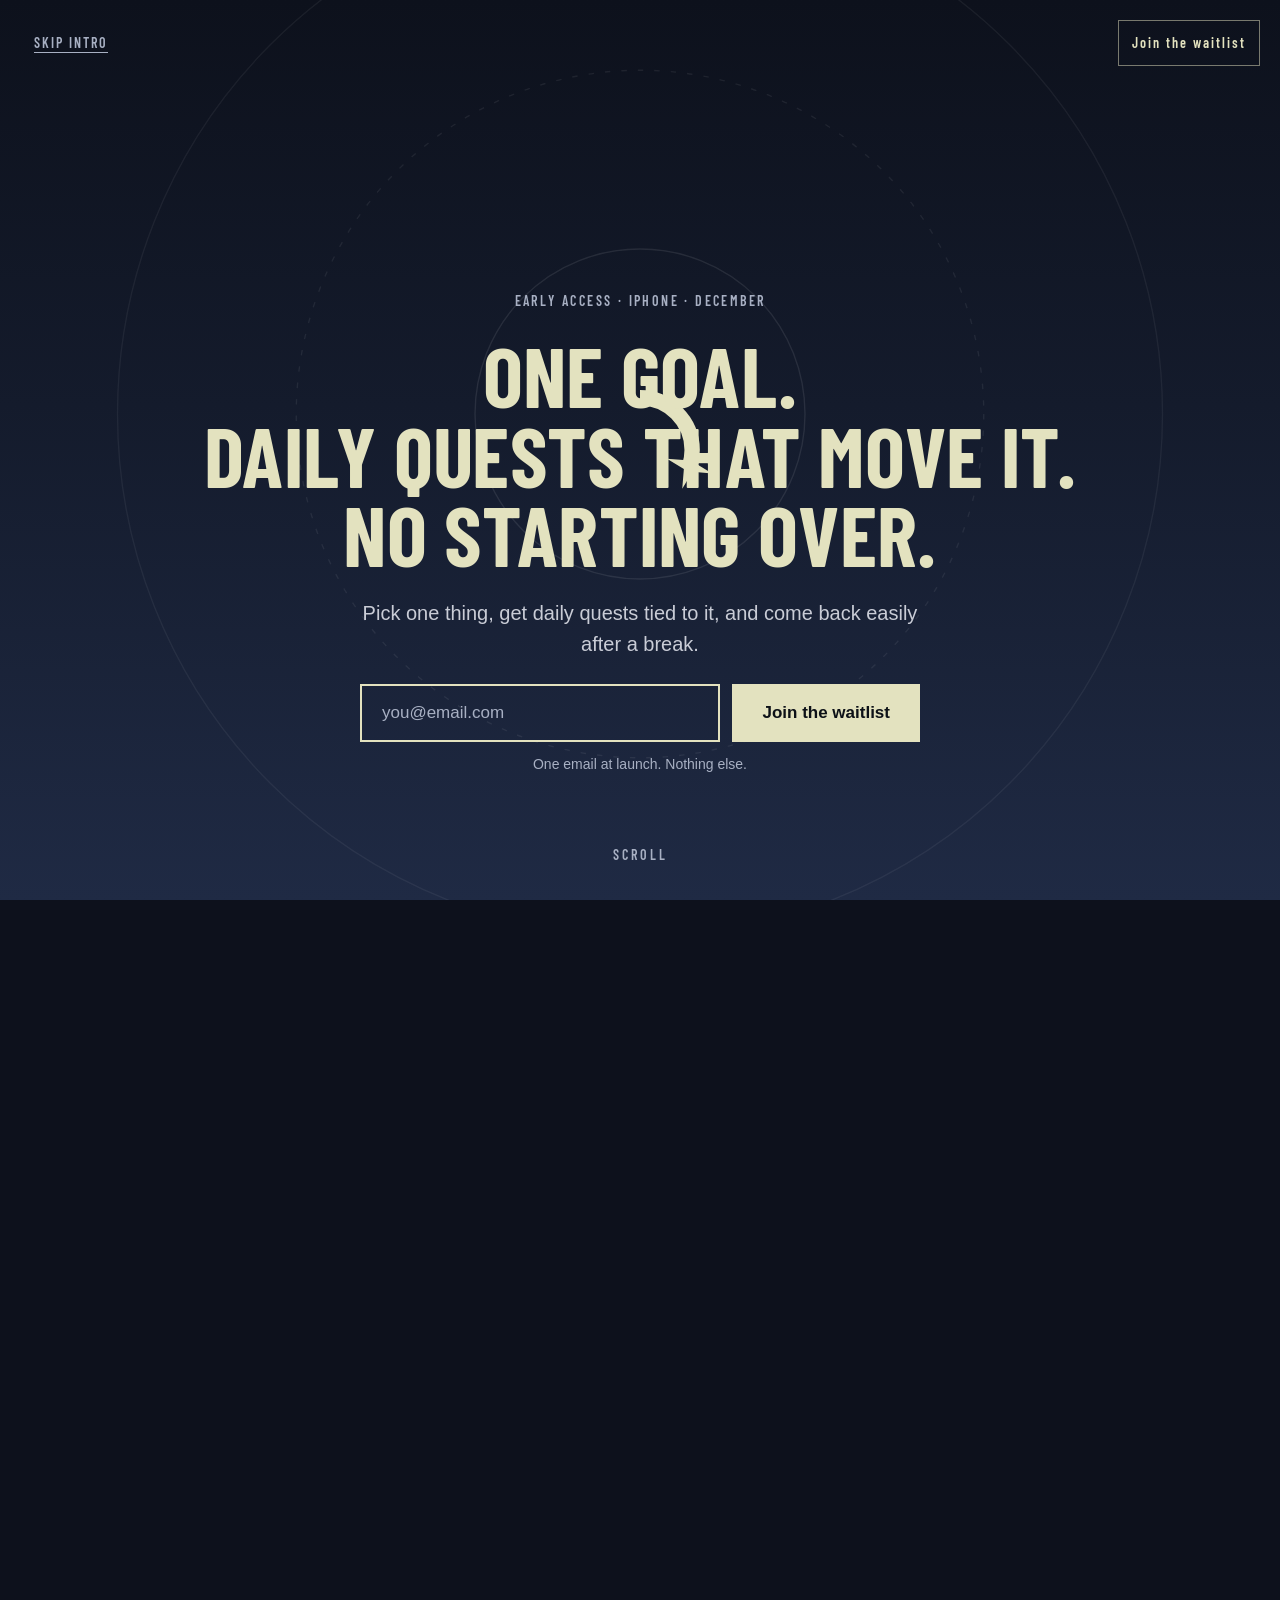
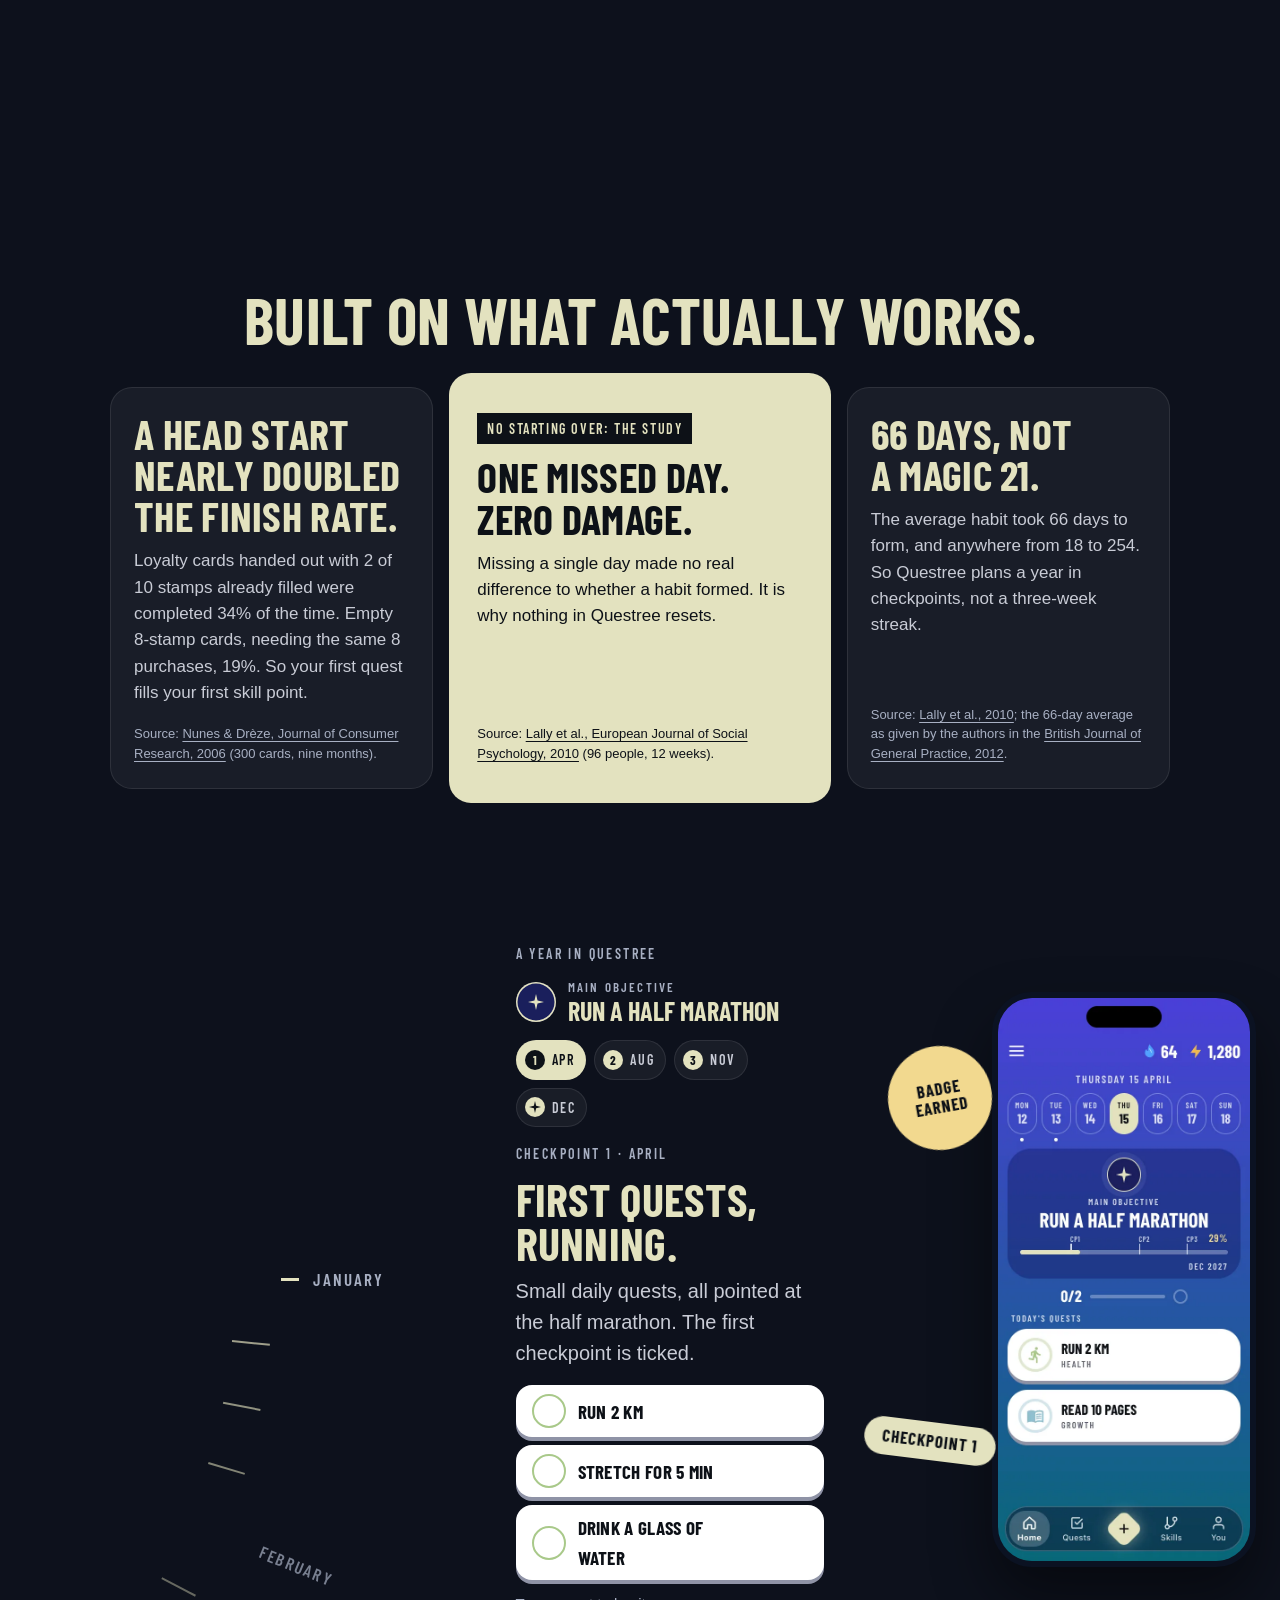
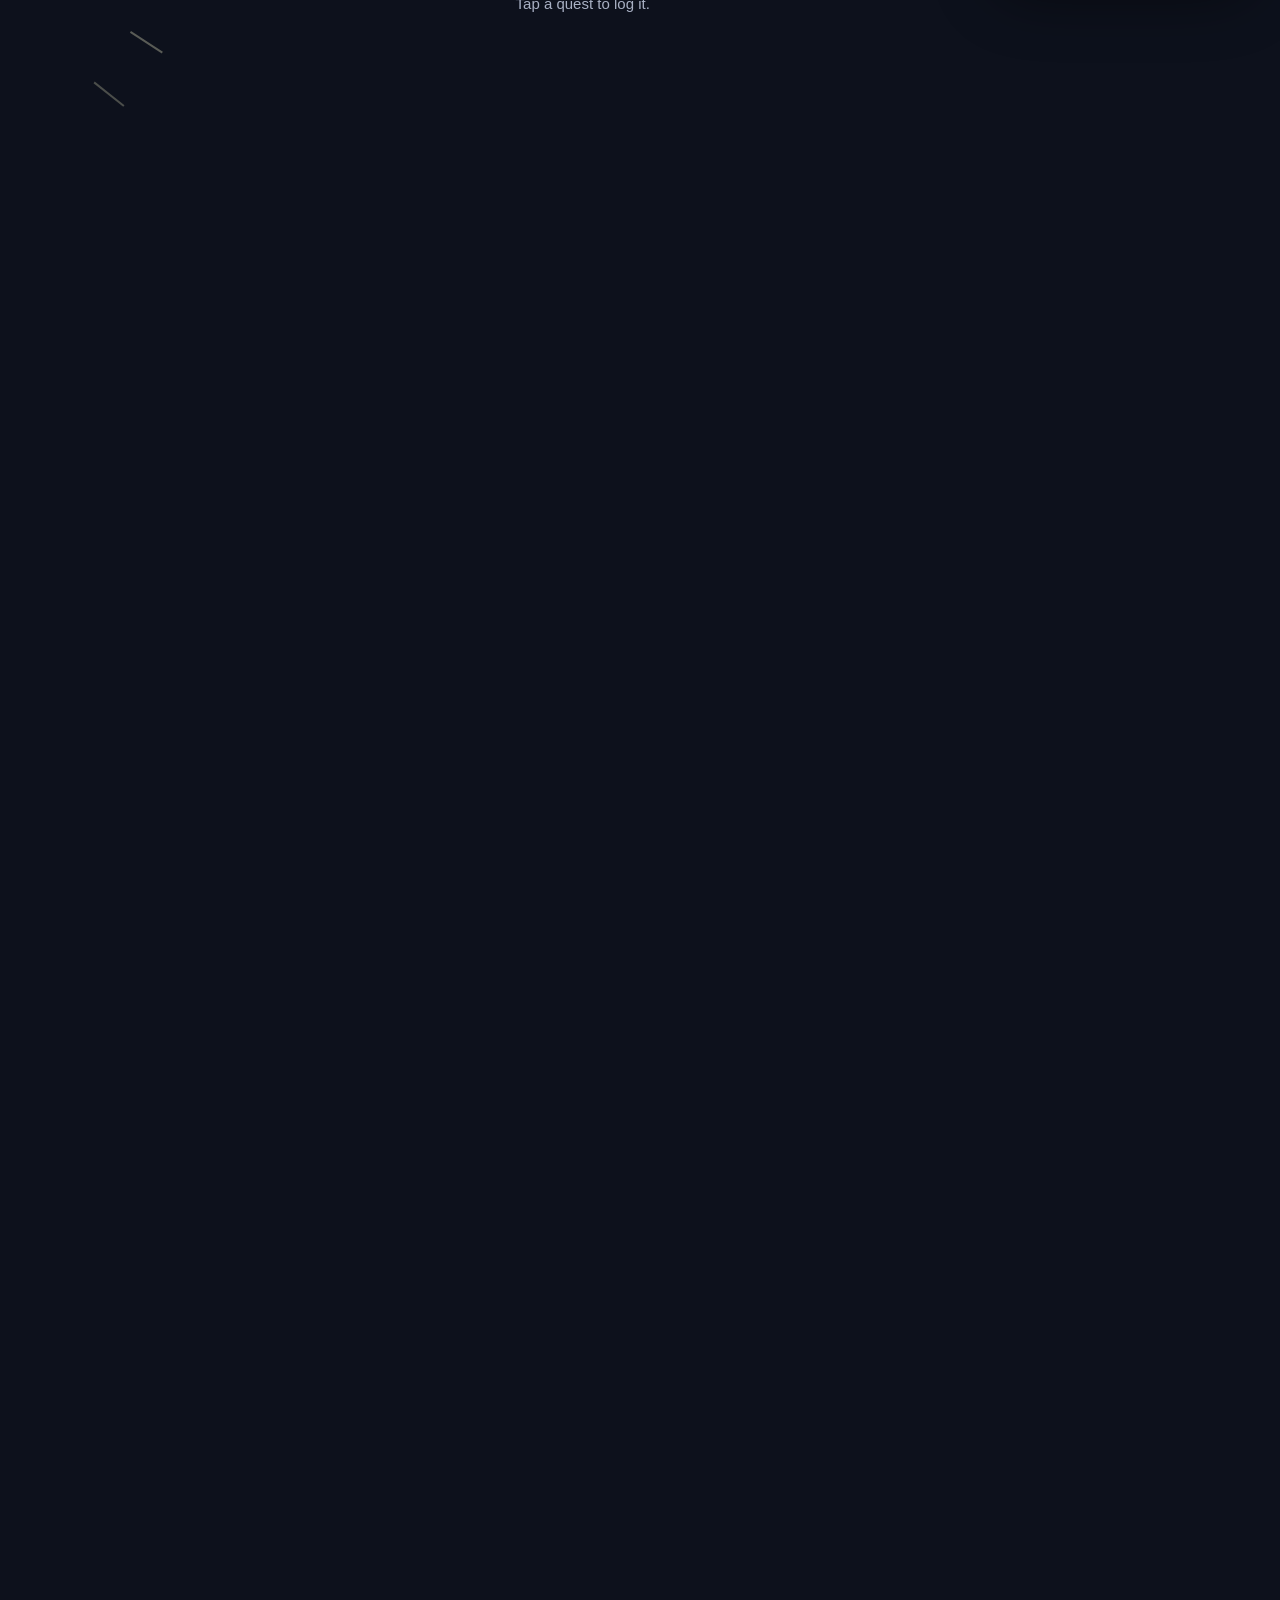
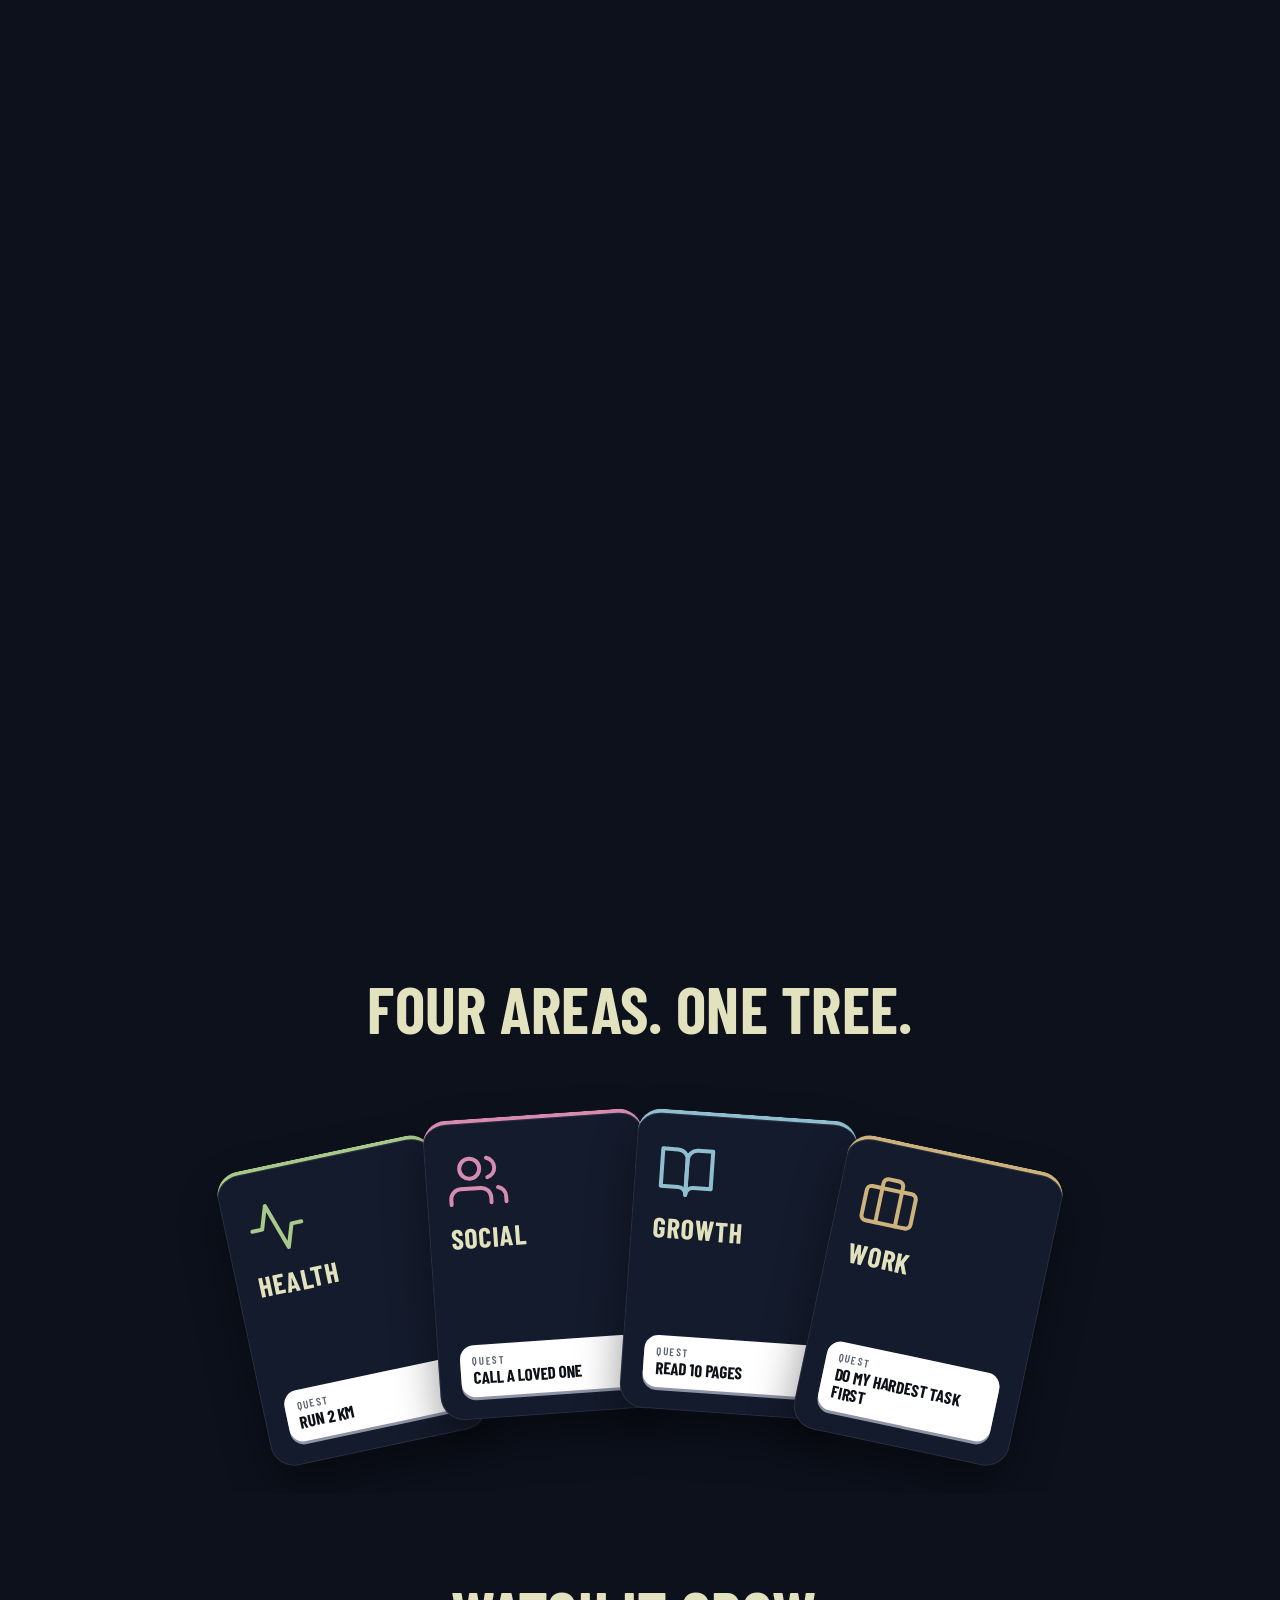
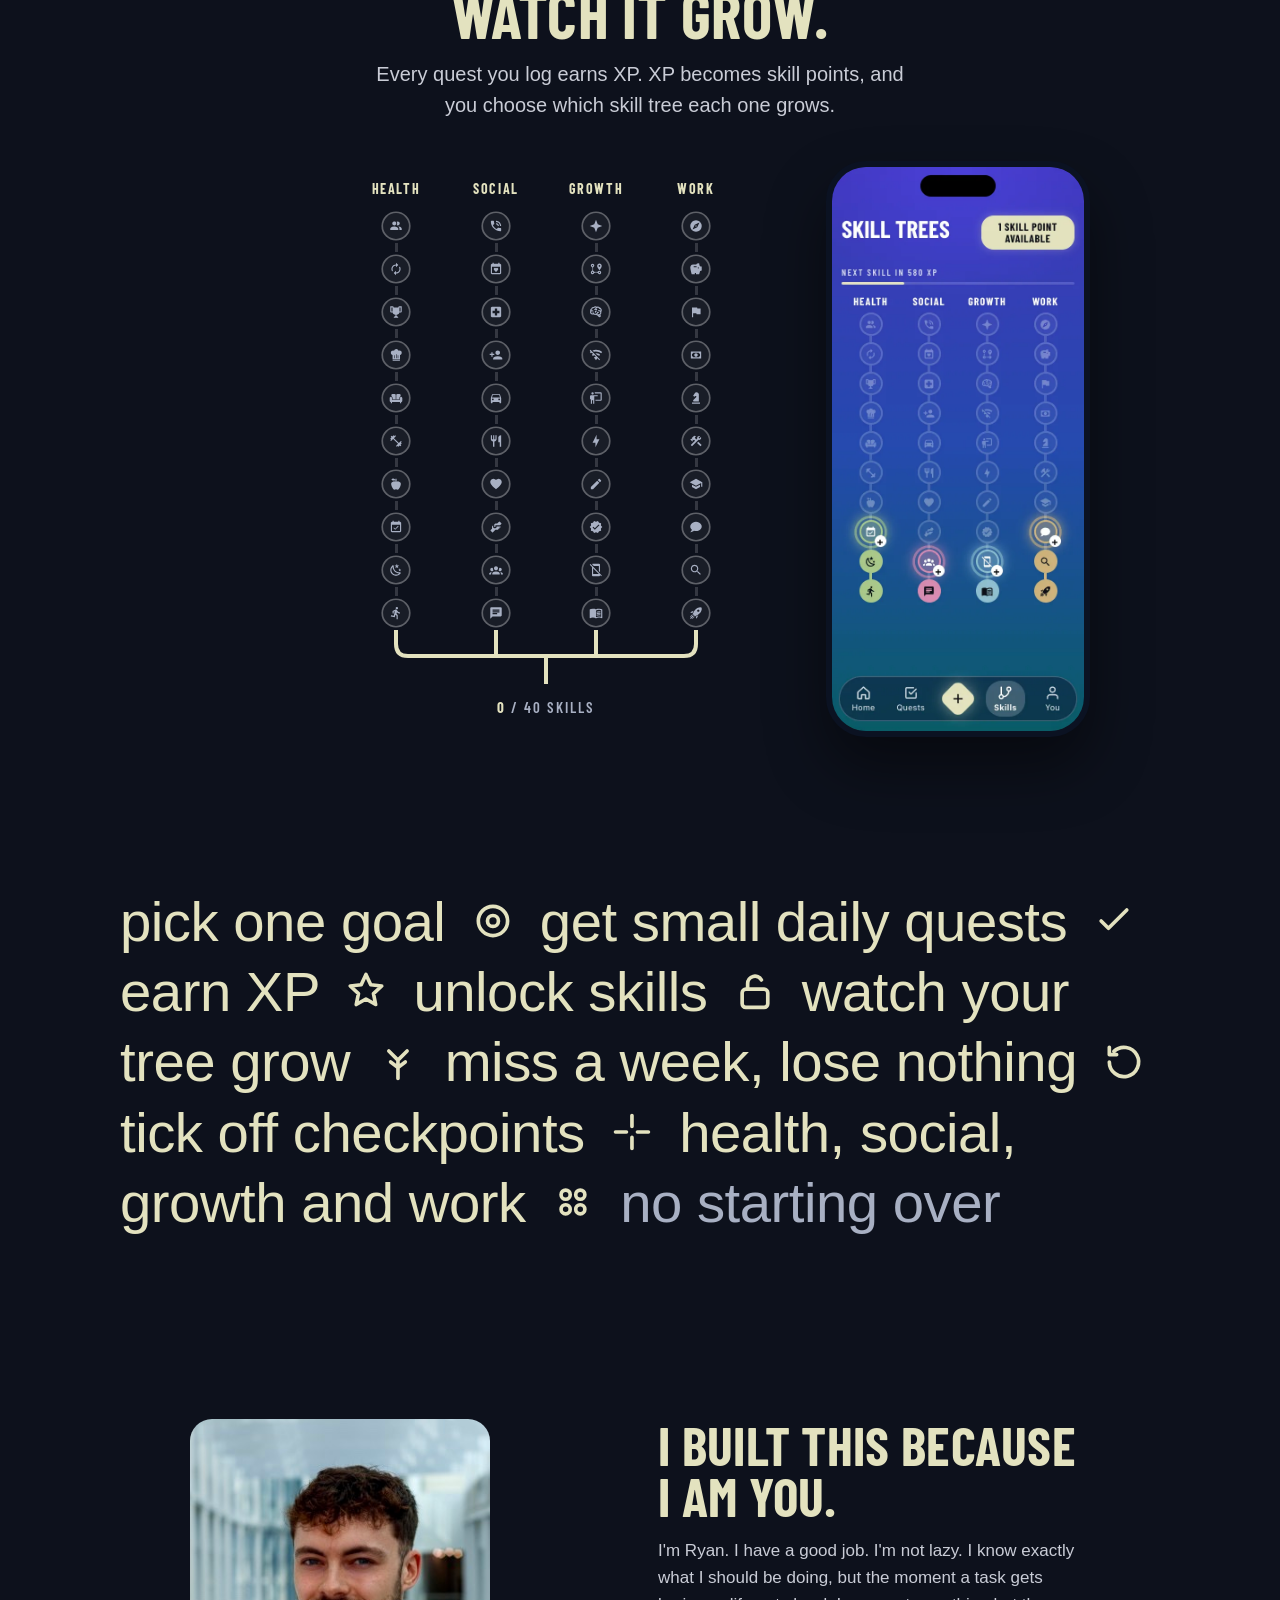
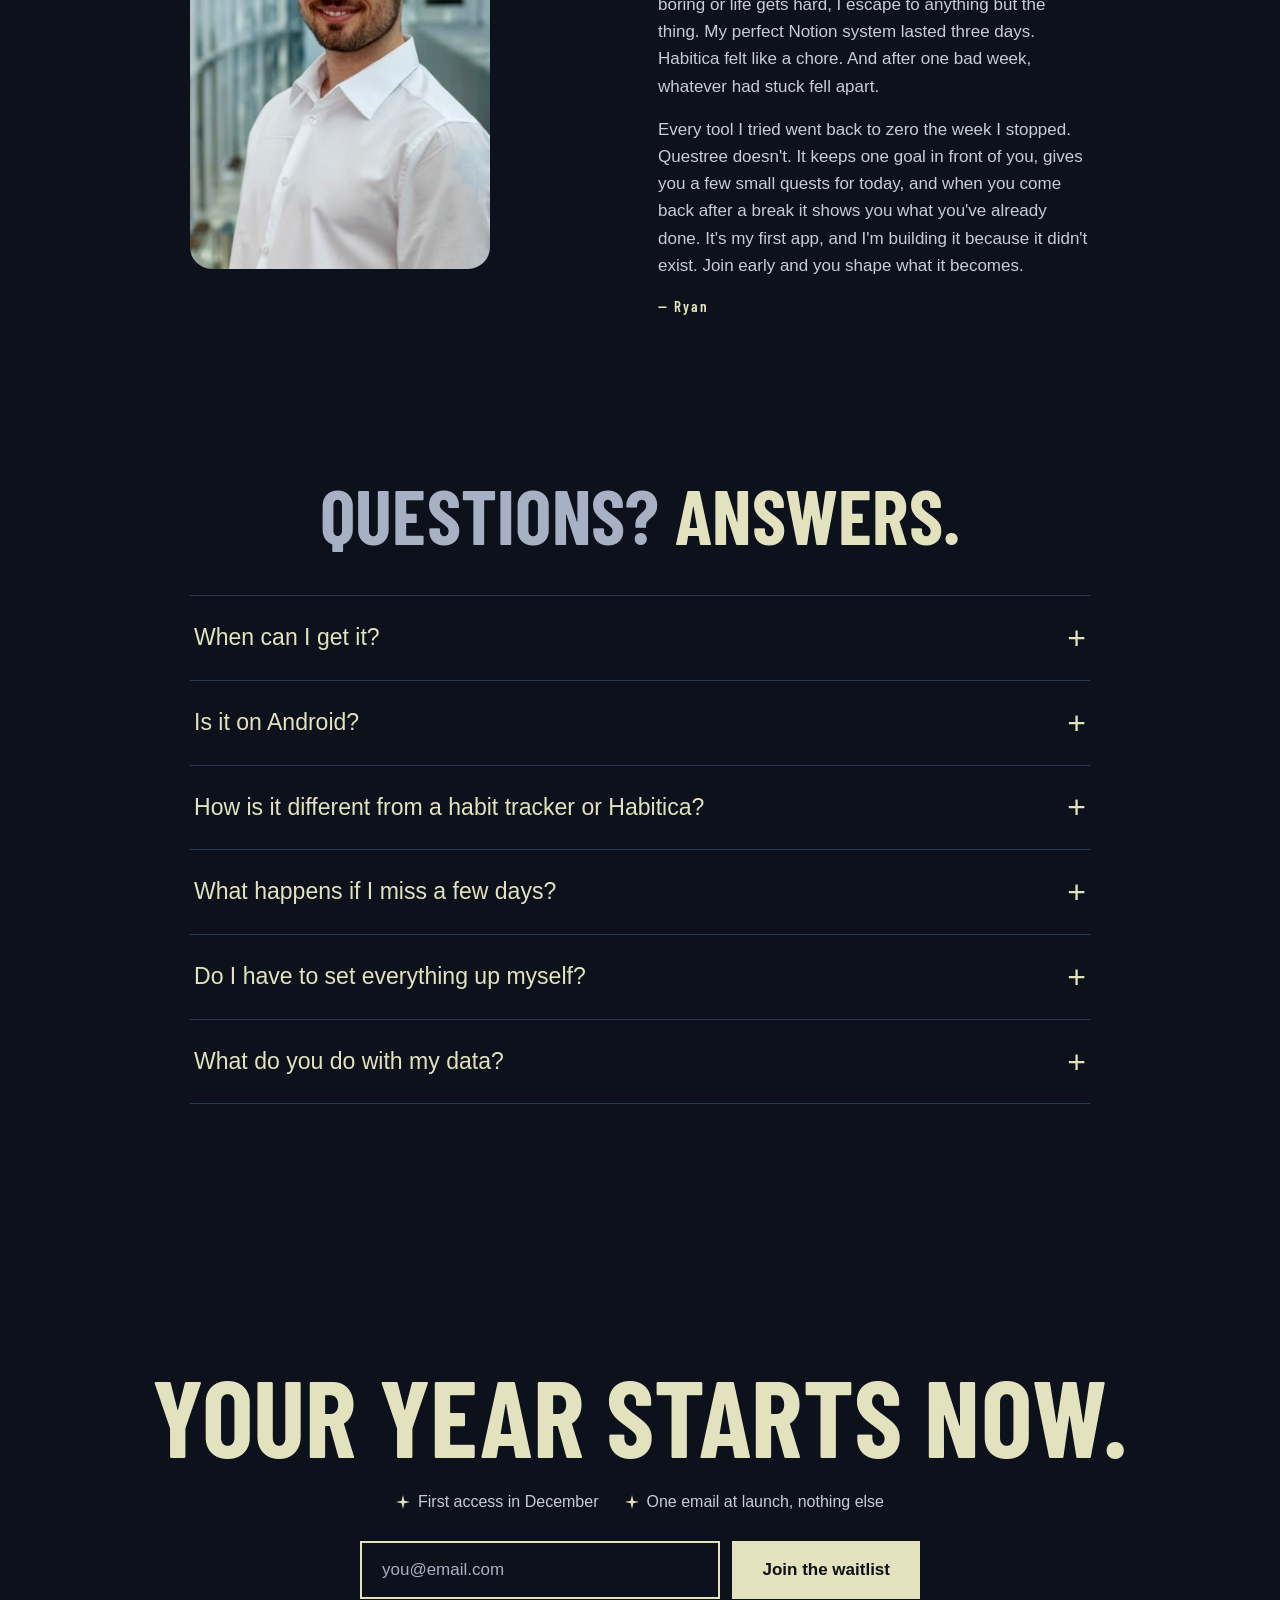
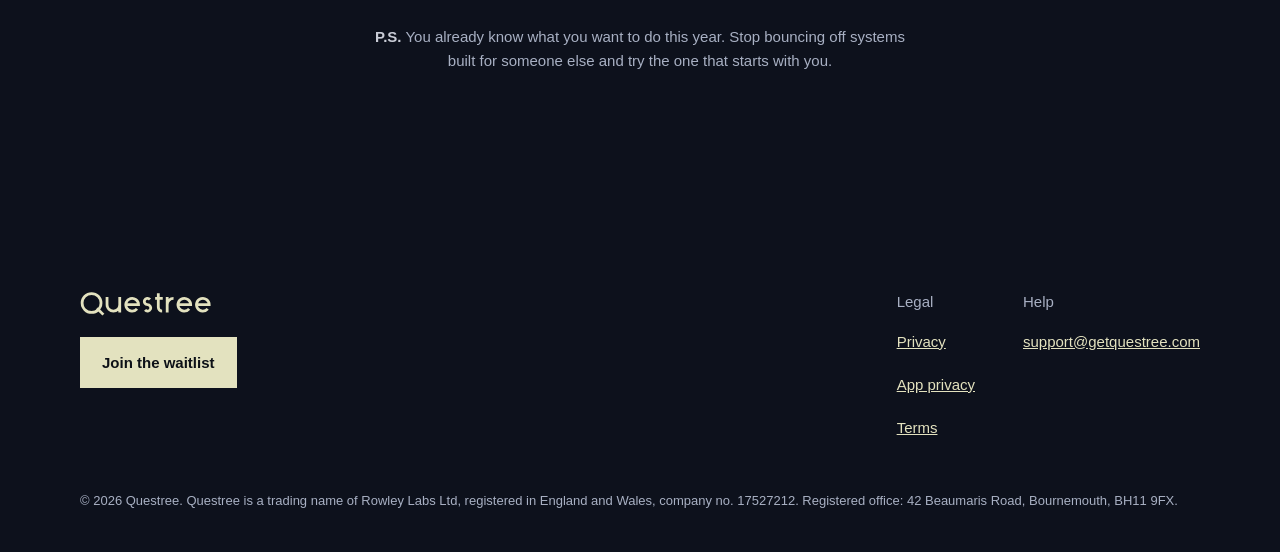
==== commit 89148396: "S95 L12 areas and tree, as they are in the app. "Four areas. One tree.": Health, Social, Growth, Wor" ====
--- a/index.html
+++ b/index.html
@@ -157,6 +157,40 @@
 </div>
 </section>
 
+<section class="areas" aria-labelledby="areas-h">
+<h2 class="cond h2" id="areas-h">Four areas. One tree.</h2>
+<ul class="fan">
+<li class="area" style="--a:var(--area-health)"><svg viewBox="0 0 24 24" width="52" height="52" fill="none" stroke="currentColor" stroke-width="1.6" stroke-linecap="round" stroke-linejoin="round" aria-hidden="true" focusable="false"><polyline points="22 12 18 12 15 21 9 3 6 12 2 12"/></svg><h3 class="cond">Health</h3><p class="area-q"><small>Quest</small>Run 2 km</p></li>
+<li class="area" style="--a:var(--area-social)"><svg viewBox="0 0 24 24" width="52" height="52" fill="none" stroke="currentColor" stroke-width="1.6" stroke-linecap="round" stroke-linejoin="round" aria-hidden="true" focusable="false"><path d="M17 21v-2a4 4 0 0 0-4-4H5a4 4 0 0 0-4 4v2"/><circle cx="9" cy="7" r="4"/><path d="M23 21v-2a4 4 0 0 0-3-3.87"/><path d="M16 3.13a4 4 0 0 1 0 7.75"/></svg><h3 class="cond">Social</h3><p class="area-q"><small>Quest</small>Call a loved one</p></li>
+<li class="area" style="--a:var(--area-growth)"><svg viewBox="0 0 24 24" width="52" height="52" fill="none" stroke="currentColor" stroke-width="1.6" stroke-linecap="round" stroke-linejoin="round" aria-hidden="true" focusable="false"><path d="M2 3h6a4 4 0 0 1 4 4v14a3 3 0 0 0-3-3H2z"/><path d="M22 3h-6a4 4 0 0 0-4 4v14a3 3 0 0 1 3-3h7z"/></svg><h3 class="cond">Growth</h3><p class="area-q"><small>Quest</small>Read 10 pages</p></li>
+<li class="area" style="--a:var(--area-work)"><svg viewBox="0 0 24 24" width="52" height="52" fill="none" stroke="currentColor" stroke-width="1.6" stroke-linecap="round" stroke-linejoin="round" aria-hidden="true" focusable="false"><rect x="2" y="7" width="20" height="14" rx="2" ry="2"/><path d="M16 21V5a2 2 0 0 0-2-2h-4a2 2 0 0 0-2 2v16"/></svg><h3 class="cond">Work</h3><p class="area-q"><small>Quest</small>Do my hardest task first</p></li>
+</ul>
+</section>
+
+<section class="grow" aria-labelledby="grow-h">
+<div class="grow-head">
+<h2 class="cond h2" id="grow-h">Watch it grow.</h2>
+<p class="lede">Every quest you log earns XP. XP becomes skill points, and you choose which skill tree each one grows.</p>
+</div>
+<div class="grow-row">
+<div class="tree-fig">
+<div class="tree" data-tree role="img" aria-label="Four skill trees of ten skills each, Health, Social, Growth and Work, growing up from one trunk.">
+<div class="tladders" aria-hidden="true">
+<div class="tladder" style="--a:var(--area-health)"><span class="tname">health</span><ul class="tnodes"><li class="lit" data-lv="10"><span class="tnode"><svg viewBox="0 0 24 24" width="13" height="13" aria-hidden="true" focusable="false"><path fill="currentColor" d="M16 17V19H2V17L2.1 16.6Q2.2 16.1 2.4 15.6Q2.9 14.9 3.5 14.4Q4.4 13.8 5.6 13.4Q7 13 9 13Q12.1 13 13.9 14Q15.2 14.8 15.8 16Q16 16.5 16 17ZM12.5 7.5Q12.5 6.4 11.9 5.6Q11.3 4.7 10.3 4.3Q9.4 3.8 8.3 4.1Q7.3 4.3 6.5 5Q5.8 5.8 5.6 6.8Q5.3 7.9 5.8 8.8Q6.2 9.8 7.1 10.4Q7.9 11 9 11Q10.5 11 11.5 10Q12.5 9 12.5 7.5ZM15.9 13Q16.9 13.7 17.4 14.8Q18 15.8 18 17V19H22V17L21.9 16.6Q21.8 16.2 21.6 15.7Q21.3 15 20.7 14.6Q20 13.9 18.9 13.5Q17.6 13.1 15.9 13ZM15 4Q13.9 4 13.1 4.6Q14 5.9 14 7.5Q14 9.1 13.1 10.4Q13.9 11 15 11Q16.5 11 17.5 10Q18.5 9 18.5 7.5Q18.5 6 17.5 5Q16.5 4 15 4Z"/></svg></span></li><li class="lit" data-lv="9"><span class="tnode"><svg viewBox="0 0 24 24" width="13" height="13" aria-hidden="true" focusable="false"><path fill="currentColor" d="M12 6V9L16 5L12 1V4Q9.8 4 8 5.1Q6.1 6.1 5.1 8Q4 9.8 4 12Q4 14.3 5.2 16.3L6.7 14.8Q6 13.5 6 12Q6 10.4 6.8 9Q7.6 7.6 9 6.8Q10.4 6 12 6ZM18.8 7.7 17.3 9.2Q18 10.5 18 12Q18 13.6 17.2 15Q16.4 16.4 15 17.2Q13.6 18 12 18V15L8 19L12 23V20Q14.2 20 16 18.9Q17.9 17.9 18.9 16Q20 14.2 20 12Q20 9.7 18.8 7.7Z"/></svg></span></li><li class="lit" data-lv="8"><span class="tnode"><svg viewBox="0 0 24 24" width="13" height="13" aria-hidden="true" focusable="false"><path fill="currentColor" d="M18 2Q17.3 2 16.6 2.6Q16 3.3 16 4H8Q8 3.3 7.4 2.6Q6.7 2 6 2H2V11Q2 11.8 2.6 12.4Q3.2 13 4 13H6.2Q6.5 14.7 7.6 15.7Q8.8 16.8 11 17V19.1Q10 19.2 9.3 19.7Q8.7 20.1 8.4 20.7Q8.2 21.1 8.1 21.6L8 22H16L15.9 21.6Q15.8 21.1 15.6 20.7Q15.3 20.1 14.7 19.7Q14 19.2 13 19.1V17Q15.2 16.8 16.4 15.7Q17.5 14.7 17.8 13H20Q20.8 13 21.4 12.4Q22 11.8 22 11V2ZM6 11H4V4H6ZM20 11H18V4H20Z"/></svg></span></li><li class="lit" data-lv="7"><span class="tnode"><svg viewBox="0 0 24 24" width="13" height="13" aria-hidden="true" focusable="false"><path fill="currentColor" d="M12.5 1.5Q11.2 1.5 10.1 2.3Q9 3.1 8.7 4.4Q7.9 4 7 4Q5.3 4 4.2 5.2Q3 6.3 3 8Q3 9.4 3.8 10.5Q4.7 11.5 6 11.9V19H19V11.9Q20.3 11.5 21.2 10.5Q22 9.4 22 8Q22 6.3 20.8 5.2Q19.6 4 18 4Q17.2 4 16.3 4.4Q15.9 3.1 14.9 2.3Q13.8 1.5 12.5 1.5ZM12 10.5H13V17.5H12ZM9 12.5H10V17.5H9ZM15 12.5H16V17.5H15ZM6 20V21Q6 21.4 6.3 21.7Q6.6 22 7 22H18Q18.4 22 18.7 21.7Q19 21.4 19 21V20Z"/></svg></span></li><li class="lit" data-lv="6"><span class="tnode"><svg viewBox="0 0 24 24" width="13" height="13" aria-hidden="true" focusable="false"><path fill="currentColor" d="M12.5 7Q12.5 6.2 13.1 5.6Q13.7 5 14.5 5H18Q18.8 5 19.4 5.6Q20 6.2 20 7V9.1Q19.1 9.5 18.6 10.2Q18 11 18 12V14H12.5ZM6 12V14H11.5V7Q11.5 6.2 10.9 5.6Q10.3 5 9.5 5H6Q5.2 5 4.6 5.6Q4 6.2 4 7V9.1Q4.9 9.5 5.4 10.2Q6 11 6 12ZM20.7 10Q19.9 10.1 19.5 10.7Q19 11.3 19 12.1V15H5V12Q5 11.2 4.4 10.6Q3.8 10 3 10Q2.2 10 1.6 10.6Q1 11.2 1 12V17Q1 17.8 1.6 18.4Q2.2 19 3 19V21H5V19H19V21H21V19Q21.8 19 22.4 18.4Q23 17.8 23 17V12Q23 11.1 22.3 10.5Q21.6 9.9 20.7 10Z"/></svg></span></li><li class="lit" data-lv="5"><span class="tnode"><svg viewBox="0 0 24 24" width="13" height="13" aria-hidden="true" focusable="false"><path fill="currentColor" d="M20.6 14.9 22 13.5 20.6 12 17 15.6 8.4 7 12 3.4 10.5 2 9.1 3.4 7.7 2 5.6 4.1 4.1 2.7 2.7 4.1 4.1 5.6 2 7.7 3.4 9.1 2 10.5 3.4 12 7 8.4 15.6 17 12 20.6 13.5 22 14.9 20.6 16.3 22 18.4 19.9 19.9 21.3 21.3 19.9 19.9 18.4 22 16.3Z"/></svg></span></li><li class="lit" data-lv="4"><span class="tnode"><svg viewBox="0 0 24 24" width="13" height="13" aria-hidden="true" focusable="false"><path fill="currentColor" d="M20 10Q20.7 11.1 20.3 13.1Q20 15 19 17.1Q18 19.1 16.9 20.6Q15.8 22 15 22Q14.2 22 13.7 21.8Q13.4 21.7 12.9 21.4Q12.7 21.2 12.5 21.1Q12.3 21 12 21Q11.7 21 11.5 21.1Q11.3 21.2 11.1 21.4Q10.6 21.7 10.3 21.8Q9.8 22 9 22Q8.2 22 7.1 20.6Q6 19.1 5 17.1Q4 15 3.7 13.1Q3.3 11.1 4 10Q5.4 7.9 7.5 7.5Q9.3 7.1 11 8V5Q9.4 5.9 8.1 6Q7 6.2 6.1 5.9Q5.4 5.6 4.9 5.1Q4.5 4.7 4.3 4.2L4.1 3.8L4.4 3.4Q4.8 3 5.3 2.8Q6 2.5 6.8 2.5Q7.7 2.5 8.7 3Q9.8 3.7 11 5V3H13V8Q14.7 7.1 16.5 7.5Q18.6 7.9 20 10Z"/></svg></span></li><li class="lit" data-lv="3"><span class="tnode"><svg viewBox="0 0 24 24" width="13" height="13" aria-hidden="true" focusable="false"><path fill="currentColor" d="M19 19H5V8H19ZM19 3H18V1H16V3H8V1H6V3H5Q4.2 3 3.6 3.6Q3 4.2 3 5V19Q3 19.8 3.6 20.4Q4.2 21 5 21H19Q19.8 21 20.4 20.4Q21 19.8 21 19V5Q21 4.2 20.4 3.6Q19.8 3 19 3ZM16.5 11.1 15.5 10 10.6 14.9 8.5 12.8 7.4 13.8 10.6 17Z"/></svg></span></li><li class="lit" data-lv="2"><span class="tnode"><svg viewBox="0 0 24 24" width="13" height="13" aria-hidden="true" focusable="false"><path fill="currentColor" d="M17.8 4.1 15.2 6 16.1 9.1 13.5 7.3 10.9 9.1 11.8 6 9.2 4.1 12.4 4 13.5 1 14.6 4ZM21.2 11 19.6 12.2 20.2 14.2 18.5 13.1 16.8 14.2 17.4 12.2 15.8 11 17.8 11 18.5 9 19.2 11ZM19 15.9Q19.4 15.9 19.8 16.2Q20.2 16.5 20.3 17Q20.4 17.4 20.2 17.8Q19.6 18.6 19.1 19.1Q17.2 21 14.6 21.7Q12 22.4 9.4 21.7Q6.8 21 4.9 19.1Q3 17.2 2.3 14.6Q1.7 12 2.3 9.4Q3 6.8 4.9 4.9Q5.5 4.3 6.2 3.8Q6.6 3.6 7 3.8Q7.5 3.9 7.8 4.3Q8.1 4.6 8.1 5.1Q7.9 7.2 8.6 9.3Q9.3 11.4 10.9 13.1Q12.6 14.7 14.7 15.4Q16.8 16.2 19 15.9ZM17.3 18Q15.2 17.9 13.1 17Q11.1 16.1 9.5 14.5Q7.9 12.9 7 10.9Q6.1 8.9 6 6.7Q4.6 8.2 4.2 10.2Q3.8 12.2 4.3 14.2Q4.9 16.2 6.4 17.6Q7.8 19.1 9.8 19.7Q11.8 20.2 13.8 19.8Q15.8 19.4 17.3 18Z"/></svg></span></li><li class="lit" data-lv="1"><span class="tnode"><svg viewBox="0 0 24 24" width="13" height="13" aria-hidden="true" focusable="false"><path fill="currentColor" d="M13.5 5.5Q14.3 5.5 14.9 4.9Q15.5 4.3 15.5 3.5Q15.5 2.7 14.9 2.1Q14.3 1.5 13.5 1.5Q12.7 1.5 12.1 2.1Q11.5 2.7 11.5 3.5Q11.5 4.3 12.1 4.9Q12.7 5.5 13.5 5.5ZM9.9 19.4 10.9 15 13 17V23H15V15.5L12.9 13.5L13.5 10.5Q14.5 11.7 15.9 12.3Q17.4 13 19 13V11Q17.6 11 16.5 10.3Q15.3 9.7 14.7 8.6L13.7 7Q13 6 12 6Q11.9 6 11.6 6Q11.3 6.1 11.2 6.1L6 8.3V13H8V9.6L9.8 8.9L8.2 17L3.3 16L2.9 18Z"/></svg></span></li></ul></div>
+<div class="tladder" style="--a:var(--area-social)"><span class="tname">social</span><ul class="tnodes"><li class="lit" data-lv="10"><span class="tnode"><svg viewBox="0 0 24 24" width="13" height="13" aria-hidden="true" focusable="false"><path fill="currentColor" d="M15 12H17Q17 10.6 16.3 9.5Q15.7 8.3 14.5 7.7Q13.4 7 12 7V9Q13.3 9 14.1 9.9Q15 10.7 15 12ZM19 12H21Q21 9.6 19.8 7.5Q18.6 5.4 16.5 4.2Q14.4 3 12 3V5Q13.9 5 15.5 6Q17.1 6.9 18 8.5Q19 10.1 19 12ZM20 15.5Q18.1 15.5 16.5 15Q15.8 14.8 15.4 15.2L13.2 17.4Q11.1 16.3 9.4 14.6Q7.7 12.9 6.6 10.8L8.8 8.6Q9.2 8.2 9 7.5Q8.5 5.9 8.5 4Q8.5 3.6 8.2 3.3Q7.9 3 7.5 3H4Q3.6 3 3.3 3.3Q3 3.6 3 4Q3 7.4 4.3 10.5Q5.6 13.6 8 16Q10.4 18.4 13.5 19.7Q16.6 21 20 21Q20.4 21 20.7 20.7Q21 20.4 21 20V16.5Q21 16.1 20.7 15.8Q20.4 15.5 20 15.5Z"/></svg></span></li><li class="lit" data-lv="9"><span class="tnode"><svg viewBox="0 0 24 24" width="13" height="13" aria-hidden="true" focusable="false"><path fill="currentColor" d="M19 19V8H5V19ZM16 1H18V3H19Q19.8 3 20.4 3.6Q21 4.2 21 5V19Q21 19.8 20.4 20.4Q19.8 21 19 21H5Q4.2 21 3.6 20.4Q3 19.8 3 19V5Q3 4.2 3.6 3.6Q4.2 3 5 3H6V1H8V3H16ZM12 17.2 11.4 16.6H11.4Q9.5 14.9 9 14.2Q8 13 8 12.1Q8 11.1 8.6 10.5Q9.3 9.8 10.2 9.8Q11.3 9.8 12 10.6Q12.7 9.8 13.8 9.8Q14.7 9.8 15.4 10.5Q16 11.1 16 12.1Q16 13 15 14.2Q14.5 14.9 12.6 16.6Z"/></svg></span></li><li class="lit" data-lv="8"><span class="tnode"><svg viewBox="0 0 24 24" width="13" height="13" aria-hidden="true" focusable="false"><path fill="currentColor" d="M18 14H14V18H10V14H6V10H10V6H14V10H18ZM19 3H5Q4.2 3 3.6 3.6Q3 4.2 3 5V19Q3 19.8 3.6 20.4Q4.2 21 5 21H19Q19.8 21 20.4 20.4Q21 19.8 21 19V5Q21 4.2 20.4 3.6Q19.8 3 19 3Z"/></svg></span></li><li class="lit" data-lv="7"><span class="tnode"><svg viewBox="0 0 24 24" width="13" height="13" aria-hidden="true" focusable="false"><path fill="currentColor" d="M15 14Q13.5 14 11.7 14.4Q9.7 15 8.5 15.8Q7 16.8 7 18V20H23V18Q23 16.8 21.5 15.8Q20.3 15 18.3 14.4Q16.5 14 15 14ZM6 10V7H4V10H1V12H4V15H6V12H9V10ZM15 12Q16.6 12 17.8 10.8Q19 9.7 19 8Q19 6.3 17.8 5.2Q16.6 4 15 4Q13.4 4 12.2 5.2Q11 6.3 11 8Q11 9.7 12.2 10.8Q13.4 12 15 12Z"/></svg></span></li><li class="lit" data-lv="6"><span class="tnode"><svg viewBox="0 0 24 24" width="13" height="13" aria-hidden="true" focusable="false"><path fill="currentColor" d="M5 11 6.5 6.5H17.5L19 11ZM17.5 16Q16.9 16 16.4 15.6Q16 15.1 16 14.5Q16 13.9 16.4 13.4Q16.9 13 17.5 13Q18.1 13 18.6 13.4Q19 13.9 19 14.5Q19 15.1 18.6 15.6Q18.1 16 17.5 16ZM6.5 16Q5.9 16 5.4 15.6Q5 15.1 5 14.5Q5 13.9 5.4 13.4Q5.9 13 6.5 13Q7.1 13 7.6 13.4Q8 13.9 8 14.5Q8 15.1 7.6 15.6Q7.1 16 6.5 16ZM18.9 6Q18.8 5.6 18.4 5.3Q18 5 17.5 5H6.5Q6 5 5.6 5.3Q5.2 5.6 5.1 6L3 12V20Q3 20.4 3.3 20.7Q3.6 21 4 21H5Q5.4 21 5.7 20.7Q6 20.4 6 20V19H18V20Q18 20.4 18.3 20.7Q18.6 21 19 21H20Q20.4 21 20.7 20.7Q21 20.4 21 20V12Z"/></svg></span></li><li class="lit" data-lv="5"><span class="tnode"><svg viewBox="0 0 24 24" width="13" height="13" aria-hidden="true" focusable="false"><path fill="currentColor" d="M11 9H9V2H7V9H5V2H3V9Q3 10.6 4.1 11.7Q5.2 12.9 6.8 13V22H9.2V13Q10.8 12.9 11.9 11.7Q13 10.6 13 9V2H11ZM16 6V14H18.5V22H21V2Q19.7 2 18.5 2.6Q17.4 3.2 16.7 4.2Q16 5.1 16 6Z"/></svg></span></li><li class="lit" data-lv="4"><span class="tnode"><svg viewBox="0 0 24 24" width="13" height="13" aria-hidden="true" focusable="false"><path fill="currentColor" d="M12 21.3 10.5 20Q7.3 17.1 6 15.8Q4 13.7 3.1 12.1Q2 10.3 2 8.5Q2 7 2.7 5.7Q3.5 4.5 4.7 3.7Q6 3 7.5 3Q8.8 3 10 3.6Q11.2 4.1 12 5.1Q12.8 4.1 14 3.6Q15.2 3 16.5 3Q18 3 19.3 3.7Q20.5 4.5 21.3 5.7Q22 7 22 8.5Q22 10.3 20.9 12.1Q20 13.7 18 15.8Q16.7 17.1 13.5 20Z"/></svg></span></li><li class="lit" data-lv="3"><span class="tnode"><svg viewBox="0 0 24 24" width="13" height="13" aria-hidden="true" focusable="false"><path fill="currentColor" d="M11 6H14L17.3 2.7Q17.6 2.4 18 2.4Q18.4 2.4 18.7 2.7L21.3 5.3Q21.6 5.6 21.6 6Q21.6 6.4 21.3 6.7L19 9H11V11Q11 11.4 10.7 11.7Q10.4 12 10 12Q9.6 12 9.3 11.7Q9 11.4 9 11V8Q9 7.2 9.6 6.6Q10.2 6 11 6ZM5 11V15L2.7 17.3Q2.4 17.6 2.4 18Q2.4 18.4 2.7 18.7L5.3 21.3Q5.6 21.6 6 21.6Q6.4 21.6 6.7 21.3L11 17H15Q15.4 17 15.7 16.7Q16 16.4 16 16V15H17Q17.4 15 17.7 14.7Q18 14.4 18 14V13H19Q19.4 13 19.7 12.7Q20 12.4 20 12V11H13V12Q13 12.8 12.4 13.4Q11.8 14 11 14H9Q8.2 14 7.6 13.4Q7 12.8 7 12V9Z"/></svg></span></li><li class="lit" data-lv="2"><span class="tnode"><svg viewBox="0 0 24 24" width="13" height="13" aria-hidden="true" focusable="false"><path fill="currentColor" d="M12 5.5Q13.5 5.5 14.5 6.5Q15.5 7.5 15.5 9Q15.5 10.5 14.5 11.5Q13.5 12.5 12 12.5Q10.5 12.5 9.5 11.5Q8.5 10.5 8.5 9Q8.5 7.5 9.5 6.5Q10.5 5.5 12 5.5ZM5 8Q5.8 8 6.5 8.4Q6.4 9.5 6.7 10.5Q7 11.5 7.6 12.4Q7.3 13.1 6.6 13.6Q5.9 14 5 14Q3.8 14 2.9 13.1Q2 12.2 2 11Q2 9.8 2.9 8.9Q3.8 8 5 8ZM19 8Q20.2 8 21.1 8.9Q22 9.8 22 11Q22 12.2 21.1 13.1Q20.2 14 19 14Q18.1 14 17.4 13.6Q16.7 13.1 16.4 12.4Q17 11.5 17.3 10.5Q17.6 9.5 17.5 8.4Q18.2 8 19 8ZM5.5 18.2Q5.5 17.2 6.4 16.4Q7.3 15.5 8.7 15Q10.2 14.5 12 14.5Q13.8 14.5 15.3 15Q16.7 15.5 17.6 16.4Q18.5 17.2 18.5 18.2V20H5.5ZM0 20V18.5Q0 17.5 1.3 16.7Q2.5 15.8 4.5 15.6Q3.5 16.7 3.5 18.2V20ZM24 20H20.5V18.2Q20.5 16.7 19.5 15.6Q21.5 15.8 22.7 16.7Q24 17.5 24 18.5Z"/></svg></span></li><li class="lit" data-lv="1"><span class="tnode"><svg viewBox="0 0 24 24" width="13" height="13" aria-hidden="true" focusable="false"><path fill="currentColor" d="M20 2H4Q3.2 2 2.6 2.6Q2 3.2 2 4V22L6 18H20Q20.8 18 21.4 17.4Q22 16.8 22 16V4Q22 3.2 21.4 2.6Q20.8 2 20 2ZM6 9H18V11H6ZM14 14H6V12H14ZM18 8H6V6H18Z"/></svg></span></li></ul></div>
+<div class="tladder" style="--a:var(--area-growth)"><span class="tname">growth</span><ul class="tnodes"><li class="lit" data-lv="10"><span class="tnode"><svg viewBox="0 0 24 24" width="13" height="13" aria-hidden="true" focusable="false"><path fill="currentColor" d="M12 1 9 9 1 12 9 15 12 23 15 15 23 12 15 9Z"/></svg></span></li><li class="lit" data-lv="9"><span class="tnode"><svg viewBox="0 0 24 24" width="13" height="13" aria-hidden="true" focusable="false"><path fill="currentColor" d="M18 15Q19.3 15 20.1 15.9Q21 16.7 21 18Q21 19.3 20.1 20.1Q19.3 21 18 21Q17 21 16.2 20.4Q15.5 19.9 15.2 19H14V17H15.2Q15.5 16.1 16.2 15.6Q17 15 18 15ZM18 17Q17.6 17 17.3 17.3Q17 17.6 17 18Q17 18.4 17.3 18.7Q17.6 19 18 19Q18.4 19 18.7 18.7Q19 18.4 19 18Q19 17.6 18.7 17.3Q18.4 17 18 17ZM18 8Q18.6 8 19 7.6Q19.5 7.2 19.5 6.6Q19.5 6 19 5.6Q18.6 5.2 18 5.2Q17.4 5.2 17 5.6Q16.5 6 16.5 6.6Q16.5 7.2 17 7.6Q17.4 8 18 8ZM18 2.6Q19.6 2.6 20.8 3.8Q22 4.9 22 6.6Q22 8.4 20 11.4Q19 12.9 18 14L17 12.8Q15.8 11.2 15 9.8Q14 7.9 14 6.6Q14 4.9 15.2 3.8Q16.4 2.6 18 2.6ZM8.8 17H10V19H8.8Q8.5 19.9 7.8 20.4Q7 21 6 21Q4.7 21 3.9 20.1Q3 19.3 3 18Q3 17 3.6 16.2Q4.1 15.5 5 15.2V14H7V15.2Q7.6 15.4 8.1 15.9Q8.6 16.4 8.8 17ZM6 17Q5.6 17 5.3 17.3Q5 17.6 5 18Q5 18.4 5.3 18.7Q5.6 19 6 19Q6.4 19 6.7 18.7Q7 18.4 7 18Q7 17.6 6.7 17.3Q6.4 17 6 17ZM6 3Q7.3 3 8.1 3.9Q9 4.7 9 6Q9 7 8.4 7.8Q7.9 8.5 7 8.8V10H5V8.8Q4.1 8.5 3.6 7.8Q3 7 3 6Q3 4.7 3.9 3.9Q4.7 3 6 3ZM6 5Q5.6 5 5.3 5.3Q5 5.6 5 6Q5 6.4 5.3 6.7Q5.6 7 6 7Q6.4 7 6.7 6.7Q7 6.4 7 6Q7 5.6 6.7 5.3Q6.4 5 6 5ZM11 19V17H13V19ZM7 13H5V11H7Z"/></svg></span></li><li class="lit" data-lv="8"><span class="tnode"><svg viewBox="0 0 24 24" width="13" height="13" aria-hidden="true" focusable="false"><path fill="currentColor" d="M21.3 12.9Q21.4 14.1 20.9 15.1Q20.4 16.2 19.5 16.9L20.2 18.3Q20.6 19.1 20.3 19.8Q20 20.5 19.2 20.8L18.4 21Q18.2 21.1 17.9 21.1Q17.1 21.1 16.5 20.5L14.4 18Q13.1 17.8 12 16.9Q11.2 17.1 10.5 17.1Q9.1 17.1 8 16.4Q7.2 16.6 6.4 16.5Q5.2 16.6 4.1 16.1Q3 15.6 2.3 14.6Q1.7 13.7 1.6 12.5Q1.5 11.4 2 10.4Q1.5 9.2 1.9 8.1Q2.5 6.6 3.9 5.8Q4.3 4.5 5.4 3.8Q6.5 3 7.9 3.1Q9.1 2 10.7 1.9Q12.4 1.8 13.7 2.8Q14.3 2.6 15 2.6Q16 2.6 16.9 3Q17.9 3.4 18.5 4.2Q20 4.6 21 5.9Q22 7.1 22.1 8.7Q22.2 10.4 21.2 11.8Q21.3 12.4 21.3 12.9ZM16.3 11.5Q16.8 11.5 17.1 11.8Q17.3 12.1 17.3 12.6Q17.3 13 17.1 13.3Q16.8 13.5 16.4 13.5H15.7Q15.2 15 14.1 15.8L14.9 16.1Q18 16 19 14.5Q19.5 13.7 19.4 12.8V12.8Q19.4 11.8 18.6 11Q17.8 10.3 16.7 10.3Q16.3 10.3 16 10Q15.7 9.8 15.7 9.3Q15.7 8.9 16 8.6Q16.3 8.3 16.7 8.3Q18.6 8.4 20.1 9.6Q20.1 9.2 20.1 8.7Q20.1 7.7 19.5 7.1Q18.8 6.4 17.2 6.2Q16.8 5.2 16 4.8Q15.4 4.4 14.6 4.5Q13.9 4.7 13.4 5.1Q12.8 5.4 12.8 5.8Q12.8 6 12.9 6.2Q13 6.5 13.1 6.6Q13.5 6.6 13.8 6.8Q14.1 7.1 14.1 7.5Q14.1 8 13.8 8.3Q13.5 8.6 13.1 8.6Q12.3 8.5 11.7 8Q11 8.5 10.1 8.6Q9.7 8.6 9.3 8.3Q9 8.1 9 7.7Q9 7.3 9.2 6.9Q9.5 6.6 9.9 6.6Q10.2 6.5 10.4 6.4Q10.8 6.2 10.8 5.8Q10.8 4.8 11.5 4Q10 3.6 8.6 5.3Q7.2 5.1 6.5 5.4Q5.9 5.8 5.4 7.2Q4.6 7.6 4.4 7.9Q3.9 8.3 3.8 9Q5.4 8.7 7 9.2Q7.4 9.4 7.5 9.8Q7.7 10.1 7.6 10.5Q7.5 10.9 7.1 11.1Q6.7 11.2 6.3 11.1Q5.2 10.6 4 11.1Q3.8 11.2 3.7 11.6Q3.7 11.9 3.7 12.4Q3.7 12.9 4 13.4Q4.2 13.9 4.7 14.2Q5.5 14.6 6.4 14.6Q6.2 14.2 6 13.8Q5.9 13.4 6 13Q6.2 12.6 6.6 12.4Q7 12.3 7.4 12.5Q7.8 12.7 8 13.1Q8.2 13.9 9 14.5Q9.7 15 10.6 15.1Q11.6 15.1 12.5 14.5Q13.3 13.9 13.8 13Q13.9 12 14.7 11.7Q15.2 11.5 16.3 11.5ZM18.3 19 17.7 17.7 17 17.8 18 19.1ZM13.7 10.4Q13.7 10 13.4 9.7Q13.2 9.4 12.8 9.3Q11.7 9.3 10.8 10Q9.9 10.9 10 12.2Q10 12.6 10.3 12.9Q10.6 13.2 11 13.2Q11.4 13.2 11.7 12.9Q12 12.6 12 12.2Q12 11.8 12.2 11.4Q12.4 11.3 12.7 11.3Q13.1 11.3 13.4 11Q13.7 10.8 13.7 10.4Z"/></svg></span></li><li class="lit" data-lv="7"><span class="tnode"><svg viewBox="0 0 24 24" width="13" height="13" aria-hidden="true" focusable="false"><path fill="currentColor" d="M2.3 3 1 4.3 2.5 5.7Q1.8 6.1 1.2 6.6L3 9Q3.8 8.4 4.6 7.9L6.9 10.2Q5.7 10.7 4.8 11.4L6.6 13.8Q7.8 12.9 9.2 12.5L11.8 15Q9.9 15.1 8.4 16.2L12 21L14.4 17.7L17.7 21L19 19.7ZM12 3Q8.9 3 5.9 4.1L8.3 6.5Q10.1 6 12 6Q14.5 6 16.8 6.8Q19.1 7.5 21 9L22.8 6.6Q20.5 4.9 17.7 3.9Q15 3 12 3ZM12 9Q11.2 9 10.9 9L14.1 12.2Q15.9 12.7 17.4 13.8L19.2 11.4Q17.7 10.3 15.8 9.6Q14 9 12 9Z"/></svg></span></li><li class="lit" data-lv="6"><span class="tnode"><svg viewBox="0 0 24 24" width="13" height="13" aria-hidden="true" focusable="false"><path fill="currentColor" d="M20 17Q20.8 17 21.4 16.4Q22 15.8 22 15V4Q22 3.2 21.4 2.6Q20.8 2 20 2H9.5Q10 3 10 4H20V15H11V17ZM15 7V9H9V22H7V16H5V22H3V14H1.5V9Q1.5 8.2 2.1 7.6Q2.7 7 3.5 7ZM8 4Q8 4.8 7.4 5.4Q6.8 6 6 6Q5.2 6 4.6 5.4Q4 4.8 4 4Q4 3.2 4.6 2.6Q5.2 2 6 2Q6.8 2 7.4 2.6Q8 3.2 8 4Z"/></svg></span></li><li class="lit" data-lv="5"><span class="tnode"><svg viewBox="0 0 24 24" width="13" height="13" aria-hidden="true" focusable="false"><path fill="currentColor" d="M11 15H6L13 1V9H18L11 23Z"/></svg></span></li><li class="lit" data-lv="4"><span class="tnode"><svg viewBox="0 0 24 24" width="13" height="13" aria-hidden="true" focusable="false"><path fill="currentColor" d="M20.7 7Q21 6.8 21 6.3Q21 5.9 20.7 5.6L18.4 3.3Q18.1 3 17.7 3Q17.2 3 17 3.3L15.1 5.1L18.9 8.9ZM3 17.2V21H6.8L17.8 9.9L14.1 6.2Z"/></svg></span></li><li class="lit" data-lv="3"><span class="tnode"><svg viewBox="0 0 24 24" width="13" height="13" aria-hidden="true" focusable="false"><path fill="currentColor" d="M23 12 20.6 9.2 20.9 5.5 17.3 4.7 15.4 1.5 12 3 8.6 1.5 6.7 4.7 3.1 5.5 3.4 9.2 1 12 3.4 14.8 3.1 18.5 6.7 19.3 8.6 22.5 12 21 15.4 22.5 17.3 19.3 20.9 18.5 20.6 14.8ZM10 17 6 13 7.4 11.6 10 14.2 16.6 7.6 18 9Z"/></svg></span></li><li class="lit" data-lv="2"><span class="tnode"><svg viewBox="0 0 24 24" width="13" height="13" aria-hidden="true" focusable="false"><path fill="currentColor" d="M2.4 1.7 1.1 3 5 6.9V21Q5 21.8 5.6 22.4Q6.2 23 7 23H17Q17.8 23 18.4 22.4Q19 21.8 19 21V20.9L20.9 22.7L22.1 21.5ZM17 19H7V8.9L17 18.9ZM17 5V13.8L19 15.8V3Q19 2.2 18.4 1.6Q17.8 1 17 1H7Q6.5 1 6 1.3Q5.5 1.5 5.2 2L8.2 5Z"/></svg></span></li><li class="lit" data-lv="1"><span class="tnode"><svg viewBox="0 0 24 24" width="13" height="13" aria-hidden="true" focusable="false"><path fill="currentColor" d="M12 21.5Q11 20.9 9.4 20.4Q7.8 20 6.5 20Q3.7 20 1.7 21Q1.6 21.1 1.5 21.1Q1.3 21.1 1.1 20.9Q1 20.8 1 20.6V6Q1.8 5.4 3 5Q4.6 4.5 6.5 4.5Q8.1 4.5 9.4 4.8Q11 5.2 12 6Q13 5.2 14.6 4.8Q15.9 4.5 17.5 4.5Q19.4 4.5 21 5Q22.2 5.4 23 6V20.6Q23 20.8 22.9 20.9Q22.7 21.1 22.5 21.1Q22.4 21.1 22.3 21Q20.3 20 17.5 20Q16.2 20 14.6 20.4Q13 20.9 12 21.5ZM12 8V19.5Q13 18.9 14.6 18.4Q16.2 18 17.5 18Q19.4 18 21 18.5V7Q19.4 6.5 17.5 6.5Q16.2 6.5 14.6 6.9Q13 7.4 12 8ZM13 11.5Q14.6 10.5 17.5 10.5Q18.9 10.5 20 10.8V9.2Q18.7 9 17.5 9Q14.9 9 13 9.8ZM17.5 11.7Q14.9 11.7 13 12.5V14.2Q14.7 13.2 17.5 13.2Q19.1 13.2 20 13.4V11.9Q18.8 11.7 17.5 11.7ZM20 14.6Q18.7 14.3 17.5 14.3Q14.8 14.3 13 15.1V16.8Q14.7 15.8 17.5 15.8Q19.1 15.8 20 16.1Z"/></svg></span></li></ul></div>
+<div class="tladder" style="--a:var(--area-work)"><span class="tname">work</span><ul class="tnodes"><li class="lit" data-lv="10"><span class="tnode"><svg viewBox="0 0 24 24" width="13" height="13" aria-hidden="true" focusable="false"><path fill="currentColor" d="M14.2 14.2 6 18 9.8 9.8 18 6ZM12 2Q10 2 8.2 2.8Q6.3 3.5 4.9 4.9Q3.5 6.3 2.8 8.2Q2 10 2 12Q2 14 2.8 15.8Q3.5 17.7 4.9 19.1Q6.3 20.5 8.2 21.2Q10 22 12 22Q14 22 15.8 21.2Q17.7 20.5 19.1 19.1Q20.5 17.7 21.2 15.8Q22 14 22 12Q22 10 21.2 8.2Q20.5 6.3 19.1 4.9Q17.7 3.5 15.8 2.8Q14 2 12 2ZM12 10.9Q11.5 10.9 11.2 11.2Q10.9 11.5 10.9 12Q10.9 12.5 11.2 12.8Q11.5 13.1 12 13.1Q12.5 13.1 12.8 12.8Q13.1 12.5 13.1 12Q13.1 11.5 12.8 11.2Q12.5 10.9 12 10.9Z"/></svg></span></li><li class="lit" data-lv="9"><span class="tnode"><svg viewBox="0 0 24 24" width="13" height="13" aria-hidden="true" focusable="false"><path fill="currentColor" d="M19.8 7.5 17.6 5.2Q17.7 4.6 17.9 4.1Q18 3.8 18 3.5Q18 2.9 17.6 2.4Q17.1 2 16.5 2Q15.3 2 14.2 2.6Q13.2 3.1 12.5 4H7.5Q6 4 4.7 4.7Q3.5 5.5 2.7 6.8Q2 8 2 9.5Q2 11.4 3.2 16.4Q3.9 18.9 4.5 21H10V19H12V21H17.5L19.2 15.4L22 14.5V7.5ZM13 9H8V7H13ZM16 11Q15.6 11 15.3 10.7Q15 10.4 15 10Q15 9.6 15.3 9.3Q15.6 9 16 9Q16.4 9 16.7 9.3Q17 9.6 17 10Q17 10.4 16.7 10.7Q16.4 11 16 11Z"/></svg></span></li><li class="lit" data-lv="8"><span class="tnode"><svg viewBox="0 0 24 24" width="13" height="13" aria-hidden="true" focusable="false"><path fill="currentColor" d="M14.4 6 14 4H5V21H7V14H12.6L13 16H20V6Z"/></svg></span></li><li class="lit" data-lv="7"><span class="tnode"><svg viewBox="0 0 24 24" width="13" height="13" aria-hidden="true" focusable="false"><path fill="currentColor" d="M3 6H21V18H3ZM12 9Q13.3 9 14.1 9.9Q15 10.7 15 12Q15 13.3 14.1 14.1Q13.3 15 12 15Q10.7 15 9.9 14.1Q9 13.3 9 12Q9 10.7 9.9 9.9Q10.7 9 12 9ZM7 8Q7 8.8 6.4 9.4Q5.8 10 5 10V14Q5.8 14 6.4 14.6Q7 15.2 7 16H17Q17 15.2 17.6 14.6Q18.2 14 19 14V10Q18.2 10 17.6 9.4Q17 8.8 17 8Z"/></svg></span></li><li class="lit" data-lv="6"><span class="tnode"><svg viewBox="0 0 24 24" width="13" height="13" aria-hidden="true" focusable="false"><path fill="currentColor" d="M19 22H5V20H19ZM13 2Q12 2 11.2 2.4Q10.4 2.9 9.9 3.7L7 8L9 10L11.1 8.6Q11.4 8.4 11.8 8.5Q12.2 8.6 12.5 8.9L12.5 9Q12.7 9.4 12.6 9.9Q12.6 10.4 12.2 10.8L7.4 15.6Q7 16 7 16.6Q7 17.2 7.4 17.6Q7.8 18 8.4 18H17V6Q17 4.4 15.8 3.2Q14.7 2 13 2Z"/></svg></span></li><li class="lit" data-lv="5"><span class="tnode"><svg viewBox="0 0 24 24" width="13" height="13" aria-hidden="true" focusable="false"><path fill="currentColor" d="M13.8 15.3 19.8 21.3 21.9 19.1 15.9 13.1ZM17.5 10.1Q16.8 10.1 16.4 9.9L5 21.2L2.9 19.1L10.3 11.7L8.5 9.9L7.8 10.6L6.3 9.2V12.1L5.6 12.8L2.1 9.2L2.8 8.5H5.6L4.2 7.1L7.8 3.6Q8.7 2.7 9.9 2.7Q11.1 2.7 12 3.6L9.9 5.7L11.3 7.1L10.6 7.8L12.4 9.6L14.2 7.7Q14 7.3 14 6.6Q14 5.2 15 4.1Q16 3.1 17.5 3.1Q18.4 3.1 19.1 3.5L16.4 6.2L17.9 7.7L20.6 5Q21 5.7 21 6.6Q21 8.1 20 9.1Q18.9 10.1 17.5 10.1Z"/></svg></span></li><li class="lit" data-lv="4"><span class="tnode"><svg viewBox="0 0 24 24" width="13" height="13" aria-hidden="true" focusable="false"><path fill="currentColor" d="M12 3 1 9 12 15 21 10.1V17H23V9ZM5 13.2V17.2L12 21L19 17.2V13.2L12 17Z"/></svg></span></li><li class="lit" data-lv="3"><span class="tnode"><svg viewBox="0 0 24 24" width="13" height="13" aria-hidden="true" focusable="false"><path fill="currentColor" d="M12 3Q14.7 3 17 4.1Q19.3 5.2 20.6 7Q22 8.8 22 11Q22 13.2 20.6 15Q19.3 16.8 17 17.9Q14.7 19 12 19Q10.2 19 8.5 18.5Q7.5 19.4 6.2 19.9Q5.2 20.4 4.1 20.7Q3.4 20.9 2.6 21L2 21Q3.5 19.5 4.2 18.1Q4.7 17.2 4.7 16.5Q3.5 15.4 2.7 14Q2 12.6 2 11Q2 8.8 3.4 7Q4.7 5.2 7 4.1Q9.3 3 12 3Z"/></svg></span></li><li class="lit" data-lv="2"><span class="tnode"><svg viewBox="0 0 24 24" width="13" height="13" aria-hidden="true" focusable="false"><path fill="currentColor" d="M9.5 3Q11.2 3 12.8 3.9Q14.2 4.7 15.1 6.2Q16 7.7 16 9.5Q16 11.9 14.4 13.7L14.7 14H15.5L20.5 19L19 20.5L14 15.5V14.7L13.7 14.4Q11.9 16 9.5 16Q7.7 16 6.2 15.1Q4.7 14.2 3.9 12.8Q3 11.2 3 9.5Q3 7.7 3.9 6.2Q4.7 4.7 6.2 3.9Q7.7 3 9.5 3ZM9.5 5Q7.6 5 6.3 6.3Q5 7.6 5 9.5Q5 11.4 6.3 12.7Q7.6 14 9.5 14Q11.4 14 12.7 12.7Q14 11.4 14 9.5Q14 7.6 12.7 6.3Q11.4 5 9.5 5Z"/></svg></span></li><li class="lit" data-lv="1"><span class="tnode"><svg viewBox="0 0 24 24" width="13" height="13" aria-hidden="true" focusable="false"><path fill="currentColor" d="M13.1 22.2 11.5 18.4Q13.7 17.5 15.9 16.1ZM5.6 12.5 1.8 10.9 7.9 8.1Q6.5 10.3 5.6 12.5ZM21.6 2.4Q21.3 2.3 21 2.2Q20.3 2 19.5 2Q18.4 2 17.2 2.2Q15.7 2.6 14.3 3.4Q12.6 4.4 11 6Q8.2 8.7 6.7 12.7Q6.4 13.2 6.6 13.8Q6.7 14.3 7.1 14.8L9.2 16.9Q9.7 17.3 10.2 17.4Q10.8 17.6 11.3 17.3Q15.2 15.9 18 13Q19.6 11.4 20.6 9.7Q21.4 8.3 21.8 6.8Q22 5.6 22 4.5Q22 3.7 21.8 3ZM14.5 9.5Q14 8.9 14 8Q14 7.2 14.6 6.6Q15.1 6 16 6Q16.8 6 17.4 6.6Q18 7.2 18 8Q18 8.9 17.4 9.4Q16.8 10 16 10Q15.1 10 14.5 9.5ZM8.9 16.5 7.5 15.1ZM6.2 22 9.9 18.4Q9.4 18.2 8.9 17.9L4.8 22ZM2 22H3.4L8.2 17.2L6.8 15.8L2 20.6ZM2 19.2 6.1 15.1Q5.8 14.6 5.6 14.1L2 17.8Z"/></svg></span></li></ul></div>
+</div>
+<svg class="trunk" viewBox="0 0 400 54" preserveAspectRatio="none" aria-hidden="true" focusable="false"><path d="M50 0V14Q50 26 62 26H338Q350 26 350 14V0M150 0V26M250 0V26M200 26V54" fill="none" stroke="currentColor" stroke-width="4" stroke-linecap="round" vector-effect="non-scaling-stroke"/></svg>
+</div>
+<p class="tree-count" aria-hidden="true"><b data-tree-count>40</b> / 40 skills</p>
+</div>
+<div class="frame grow-phone">
+<img class="on" src="shots/standin-skills.webp" width="288" height="628" decoding="async" loading="lazy" alt="Questree Skills screen: four skill trees side by side, Health, Social, Growth and Work, with the first skills unlocked and 1 skill point available.">
+</div>
+</div>
+</section>
+
 <section class="run" aria-label="Questree in one line">
 <p>pick one goal <svg viewBox="0 0 24 24" aria-hidden="true" focusable="false"><circle cx="12" cy="12" r="8"/><circle cx="12" cy="12" r="3"/></svg> get small daily quests <svg viewBox="0 0 24 24" aria-hidden="true" focusable="false"><path d="M5 12l4 4 10-10"/></svg> earn XP <svg viewBox="0 0 24 24" aria-hidden="true" focusable="false"><path d="M12 3l2.6 5.6 6 .7-4.5 4.1 1.2 6L12 16.4 6.7 19.400l1.2-6L3.4 9.300l6-.7z"/></svg> unlock skills <svg viewBox="0 0 24 24" aria-hidden="true" focusable="false"><rect x="5" y="11" width="14" height="10" rx="2"/><path d="M8 11V8a4 4 0 0 1 7.5-2"/></svg> watch your tree grow <svg viewBox="0 0 24 24" aria-hidden="true" focusable="false"><path d="M12 21V11M12 11 7 6M12 11l5-5M12 15l-4-3M12 15l4-3"/></svg> miss a week, lose nothing <svg viewBox="0 0 24 24" aria-hidden="true" focusable="false"><path d="M4 12a8 8 0 1 0 2.5-5.800M4 4v4h4"/></svg> tick off checkpoints <svg viewBox="0 0 24 24" aria-hidden="true" focusable="false"><path d="M12 3v6M12 15v6M3 12h6M15 12h6"/></svg> health, social, growth and work <svg viewBox="0 0 24 24" aria-hidden="true" focusable="false"><circle cx="8" cy="8" r="2.5"/><circle cx="16" cy="8" r="2.5"/><circle cx="8" cy="16" r="2.5"/><circle cx="16" cy="16" r="2.5"/></svg> <span>no starting over</span></p>
 </section>
--- a/style.css
+++ b/style.css
@@ -250,6 +250,50 @@
   .js .stick.on { opacity: 1; transform: translate(var(--x), var(--y)) rotate(var(--r)); }
 }
 
+/* Four areas */
+.areas { padding: 110px 20px 30px; display: flex; flex-direction: column; align-items: center; gap: 44px; overflow: hidden; }
+.areas h2, .grow h2 { text-align: center; }
+.fan { list-style: none; margin: 0; padding: 0; width: 100%; max-width: 460px; display: grid; grid-template-columns: 1fr 1fr; gap: 14px; }
+.area { display: flex; flex-direction: column; gap: 12px; padding: 22px 18px 18px; border-radius: 24px; background: var(--page-mid); border-top: 4px solid var(--a); box-shadow: inset 0 0 0 1px var(--line), 0 22px 44px rgba(0, 0, 0, 0.4); }
+.area svg { color: var(--a); }
+.area h3 { font-size: 28px; line-height: 1; letter-spacing: 1px; }
+.area-q { margin-top: auto; padding: 10px 12px; border-radius: 14px; background: var(--card); box-shadow: 0 3px 0 var(--card-edge); color: var(--card-ink); font-family: var(--display); font-weight: 700; font-size: 17px; line-height: 1.05; text-transform: uppercase; }
+.area-q small { display: block; margin-bottom: 3px; font-weight: 600; font-size: 11px; letter-spacing: 1.6px; color: var(--card-soft); }
+@media (min-width: 860px) {
+  .fan { max-width: none; width: auto; display: flex; justify-content: center; gap: 0; padding: 30px 0 50px; }
+  .area { width: 220px; min-height: 300px; margin: 0 -22px; padding: 28px 22px 22px; transform-origin: 50% 100%; }
+  .area svg { width: 60px; height: 60px; }
+  .area:nth-child(1) { transform: rotate(-12deg) translateY(34px); }
+  .area:nth-child(2) { transform: rotate(-4deg); }
+  .area:nth-child(3) { transform: rotate(4deg); }
+  .area:nth-child(4) { transform: rotate(12deg) translateY(34px); }
+}
+
+/* Watch it grow: the four skill trees, grown by the scroll */
+.grow { padding: 90px 20px 60px; display: flex; flex-direction: column; align-items: center; gap: 40px; }
+.grow-head { display: flex; flex-direction: column; align-items: center; gap: 14px; text-align: center; max-width: 540px; }
+.grow-row { display: grid; grid-template-columns: minmax(0, 1fr); gap: 44px; justify-items: center; align-items: center; width: 100%; max-width: 900px; }
+.tree-fig { width: 100%; max-width: 400px; display: flex; flex-direction: column; align-items: center; gap: 12px; }
+.tree { width: 100%; color: var(--cream); }
+.tladders { display: grid; grid-template-columns: repeat(4, 1fr); }
+.tladder { display: flex; flex-direction: column; align-items: center; gap: 10px; }
+.tname { font-family: var(--display); font-weight: 700; font-size: 14px; letter-spacing: 1.6px; text-transform: uppercase; color: var(--cream); }
+.tnodes { list-style: none; margin: 0; padding: 0; display: flex; flex-direction: column; align-items: center; }
+.tnodes li { display: flex; flex-direction: column; align-items: center; }
+.tnodes li + li::before { content: ""; width: 3px; height: 9px; background: var(--on-wash); transition: background 0.3s ease; }
+.tnodes li.lit + li::before { background: var(--a); }
+.tnode { width: 34px; height: 34px; border-radius: 50%; border: 2.5px solid var(--on-track); background: var(--glass); display: grid; place-items: center; color: var(--muted); transition: background 0.3s ease, border-color 0.3s ease, color 0.3s ease, transform 0.35s cubic-bezier(0.3, 1.6, 0.5, 1); }
+.tnode svg { width: 16px; height: 16px; display: block; fill: currentColor; }
+.tnodes li.lit .tnode { border-color: var(--a); background: var(--a); color: var(--ink); }
+.js .tnodes li:not(.lit) .tnode { transform: scale(0.86); }
+.trunk { display: block; width: 100%; height: 54px; }
+.tree-count { font-family: var(--display); font-weight: 600; font-size: 15px; letter-spacing: 2px; text-transform: uppercase; color: var(--muted); }
+.tree-count b { color: var(--cream); }
+@media (min-width: 860px) {
+  .grow-row { grid-template-columns: 1fr auto; gap: 80px; }
+  .tree-fig { justify-self: end; }
+}
+
 /* The run-on line */
 .run { padding: 90px 20px; display: flex; justify-content: center; }
 .run p { max-width: 1040px; font-size: clamp(28px, 4.4vw, 58px); line-height: 1.25; letter-spacing: -0.5px; }
